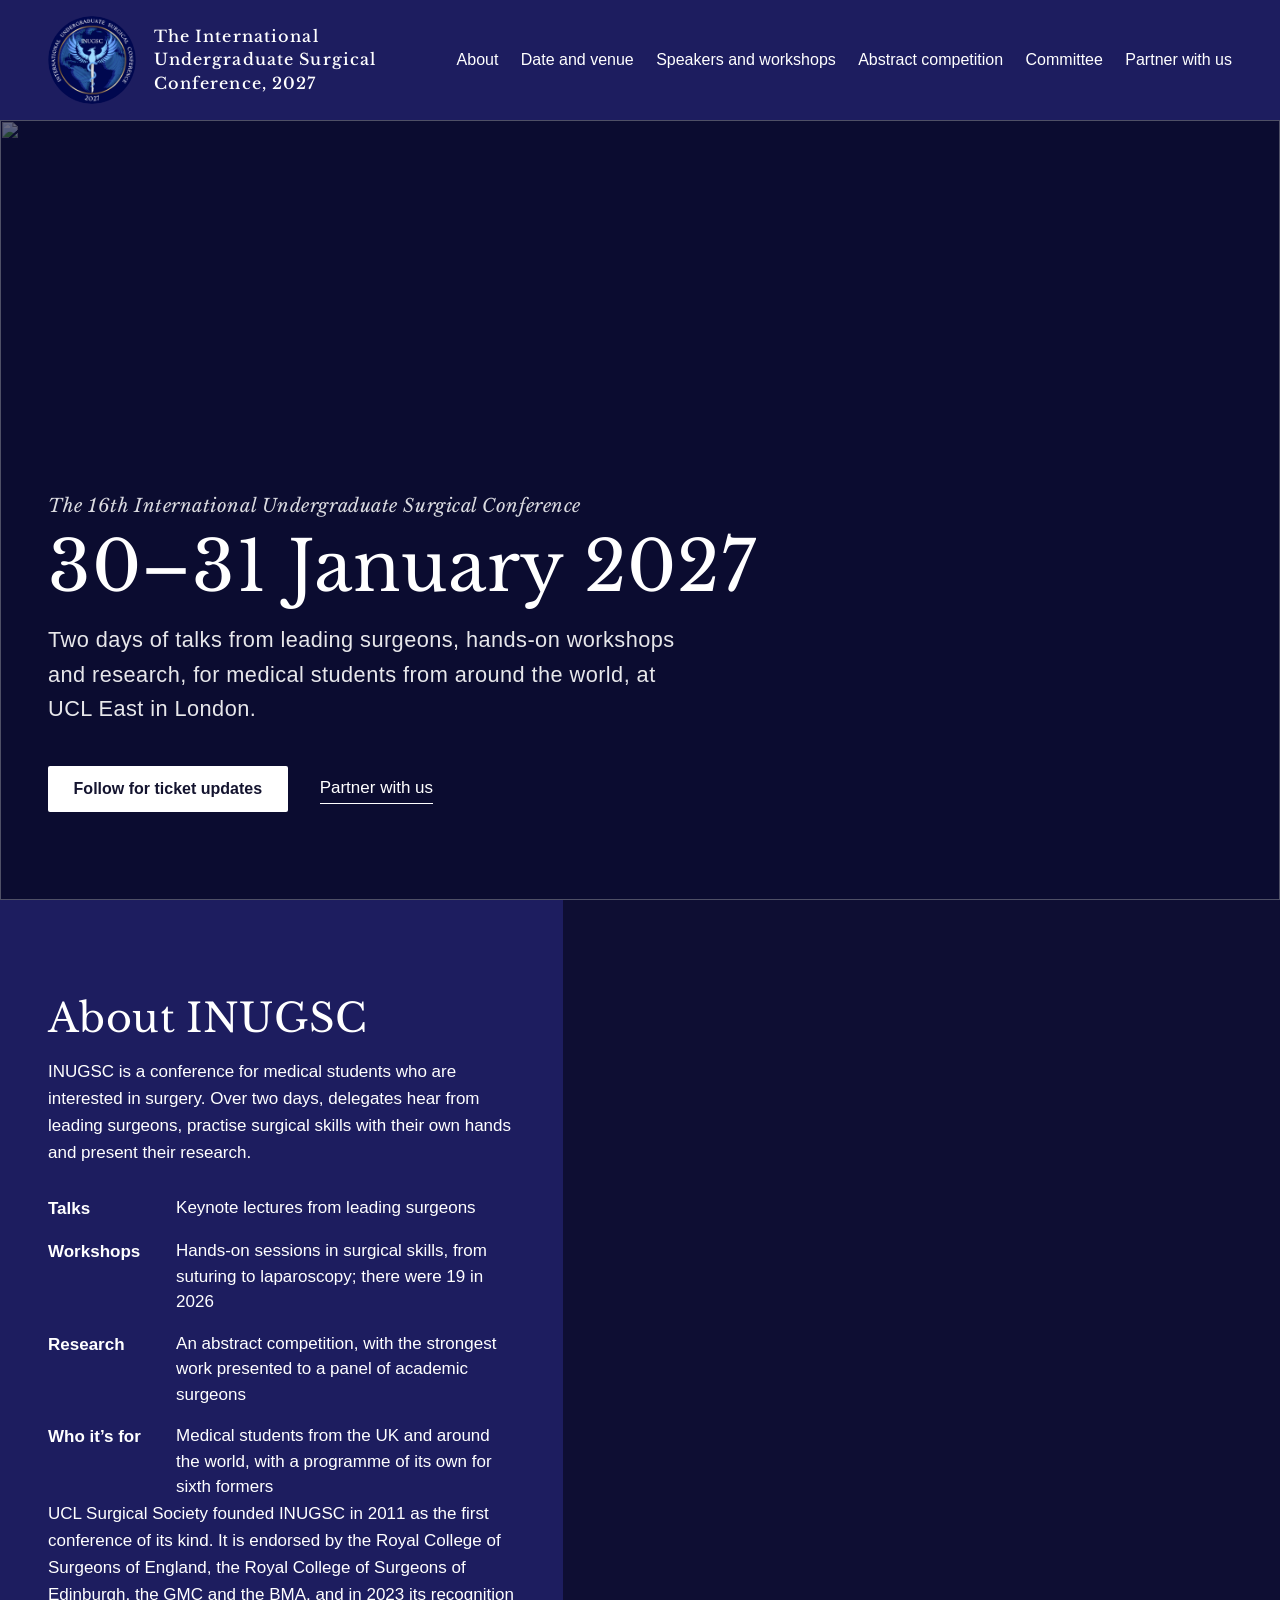
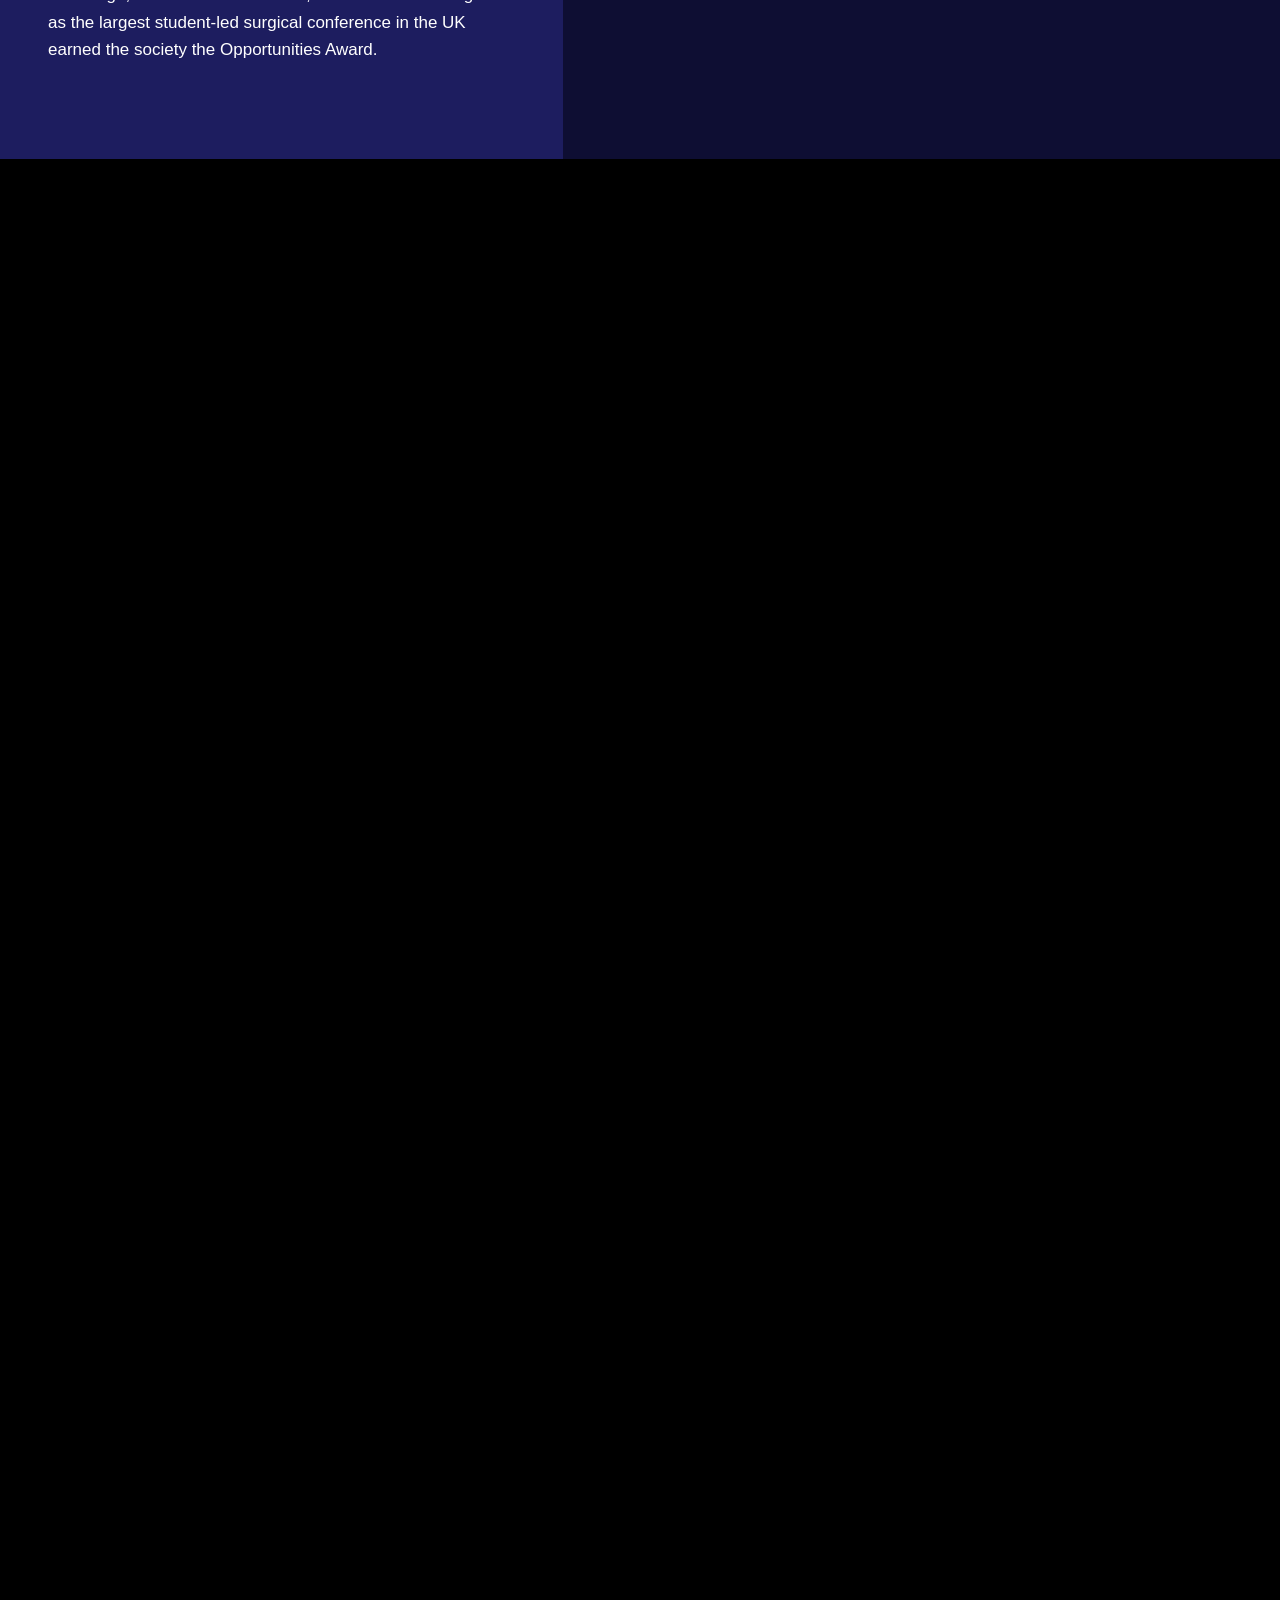
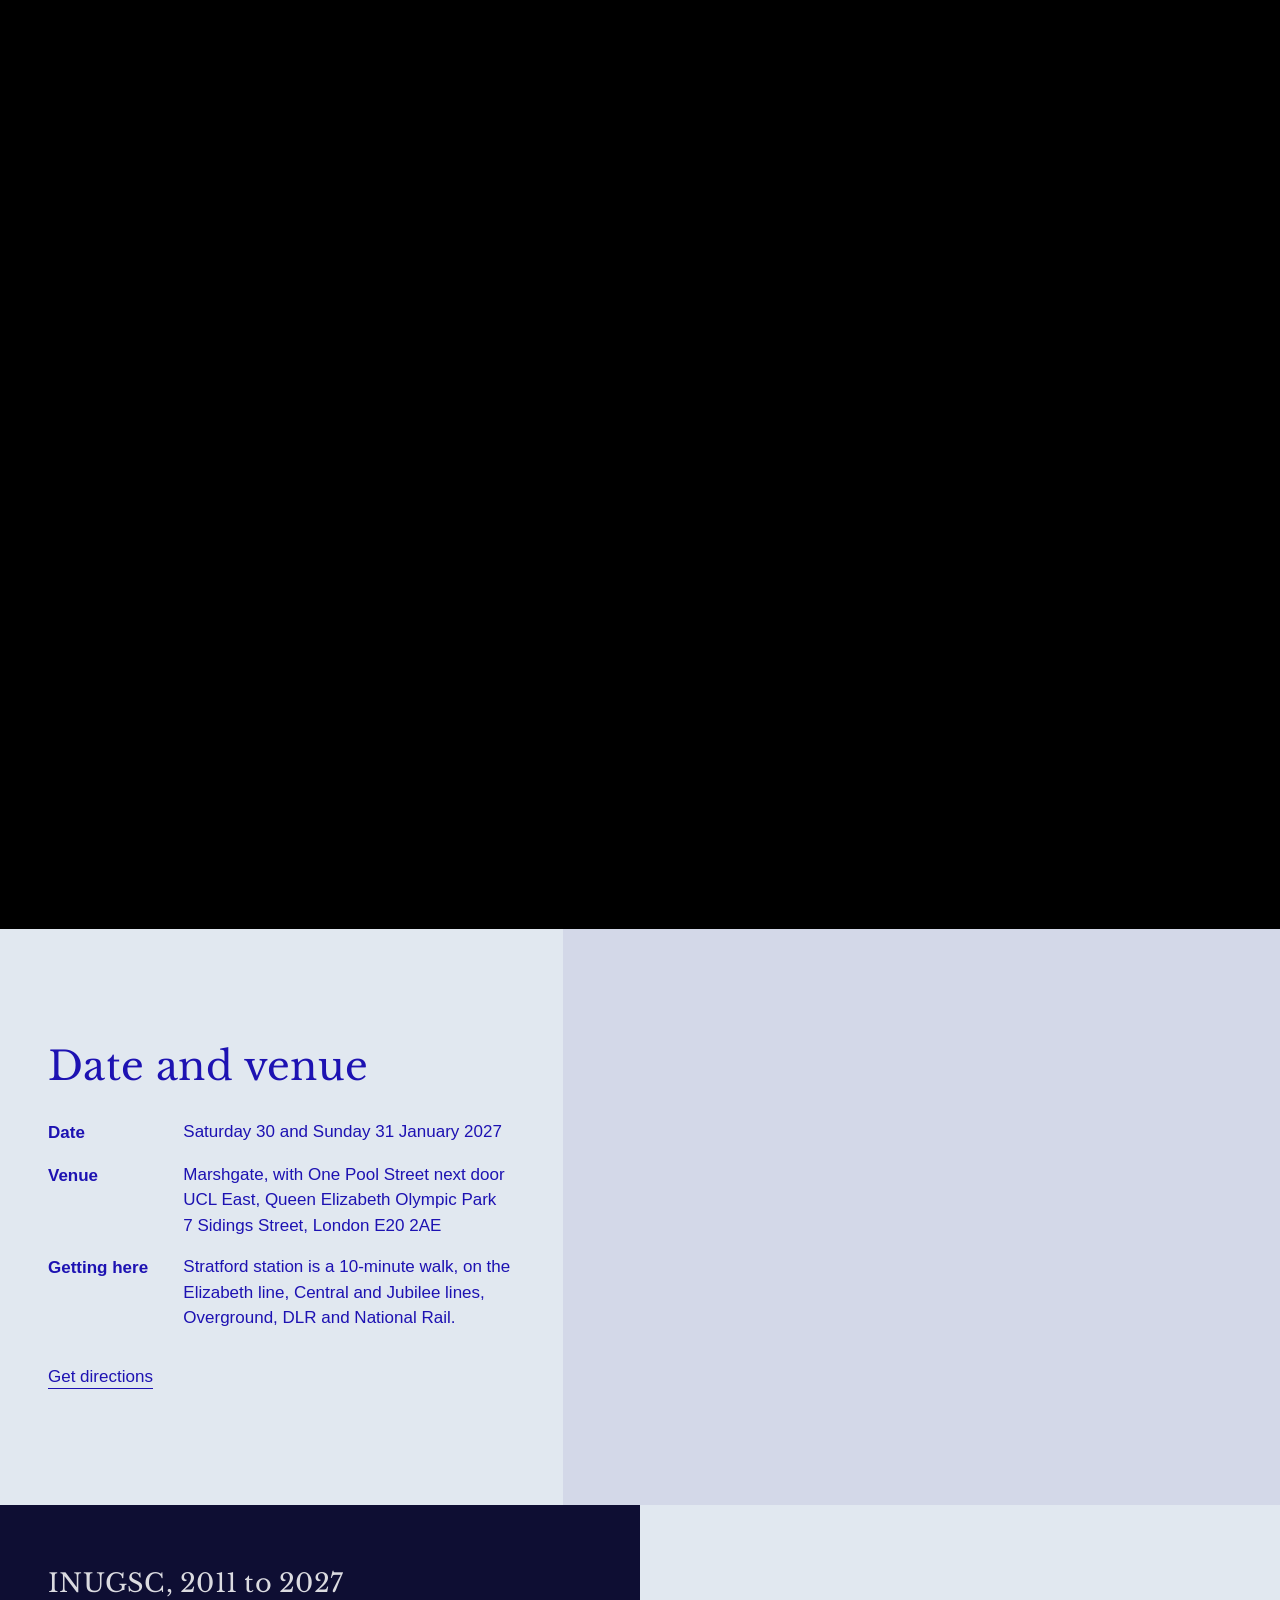
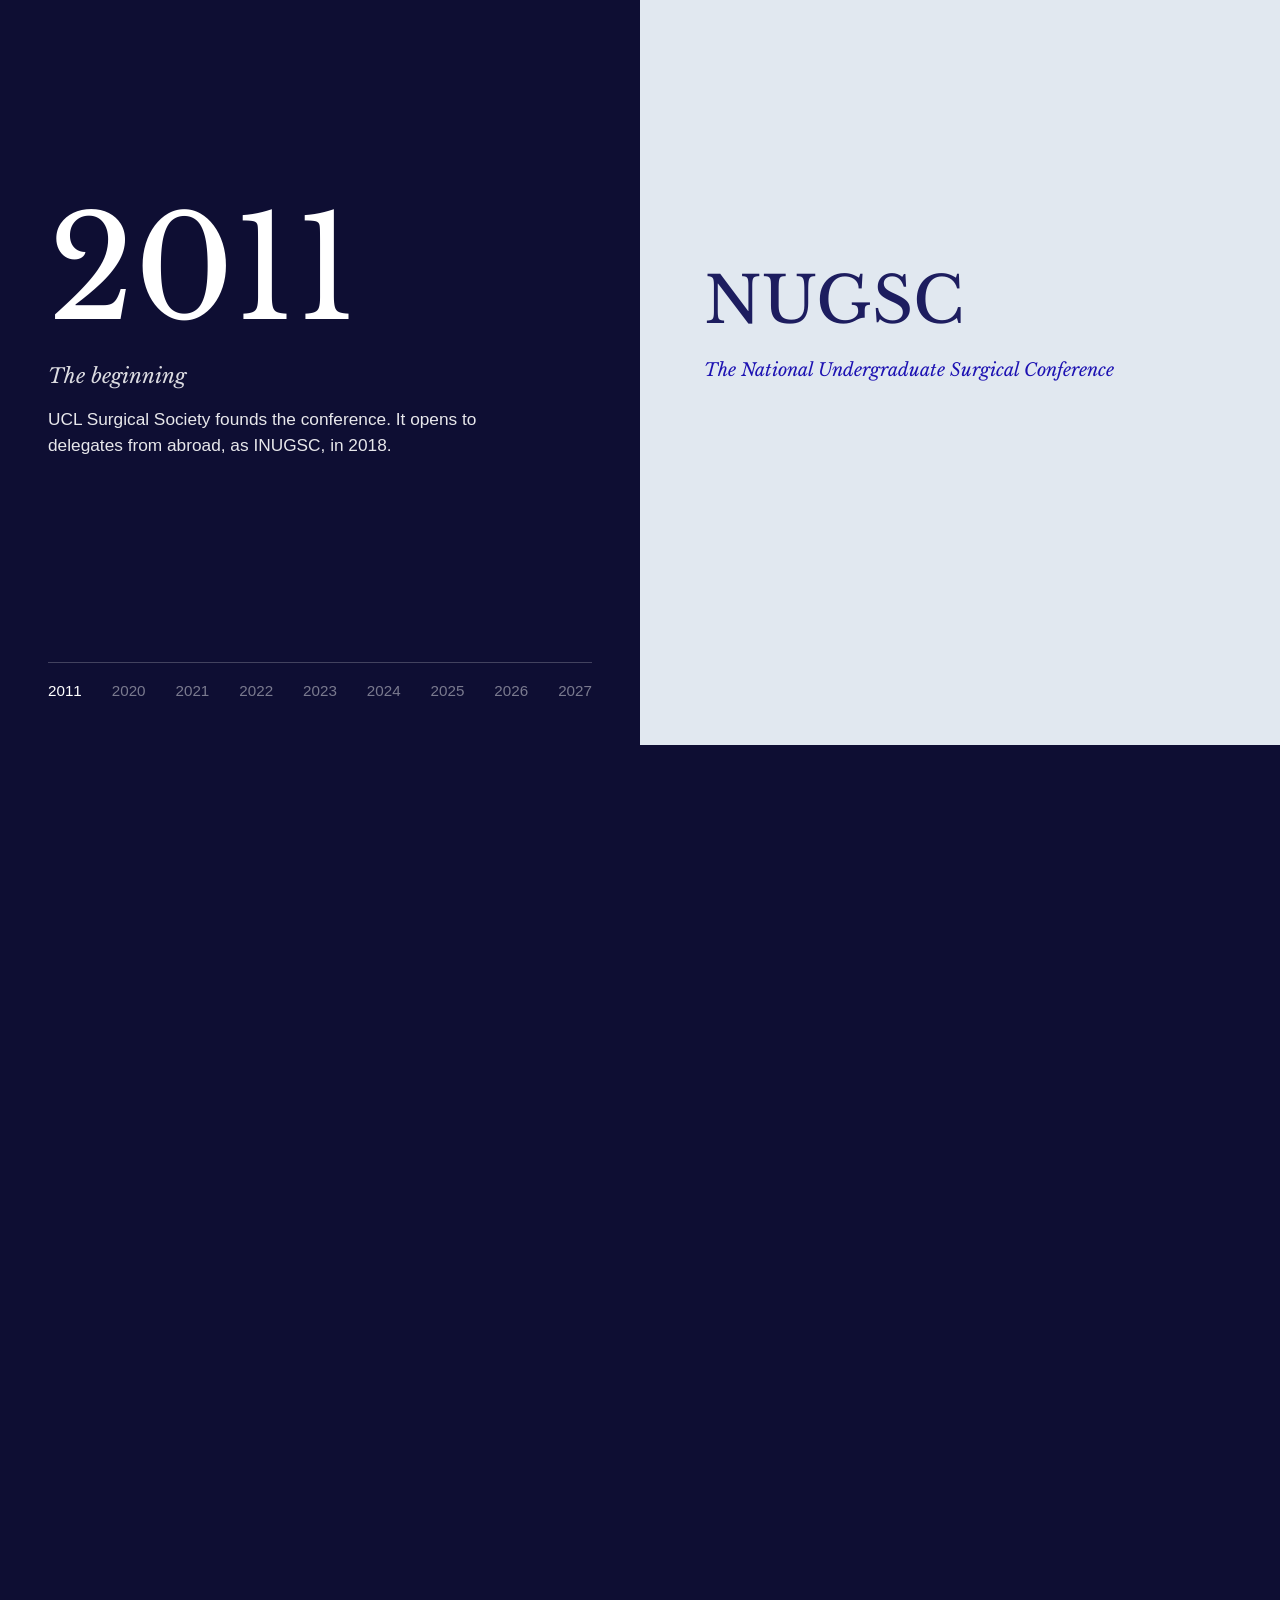
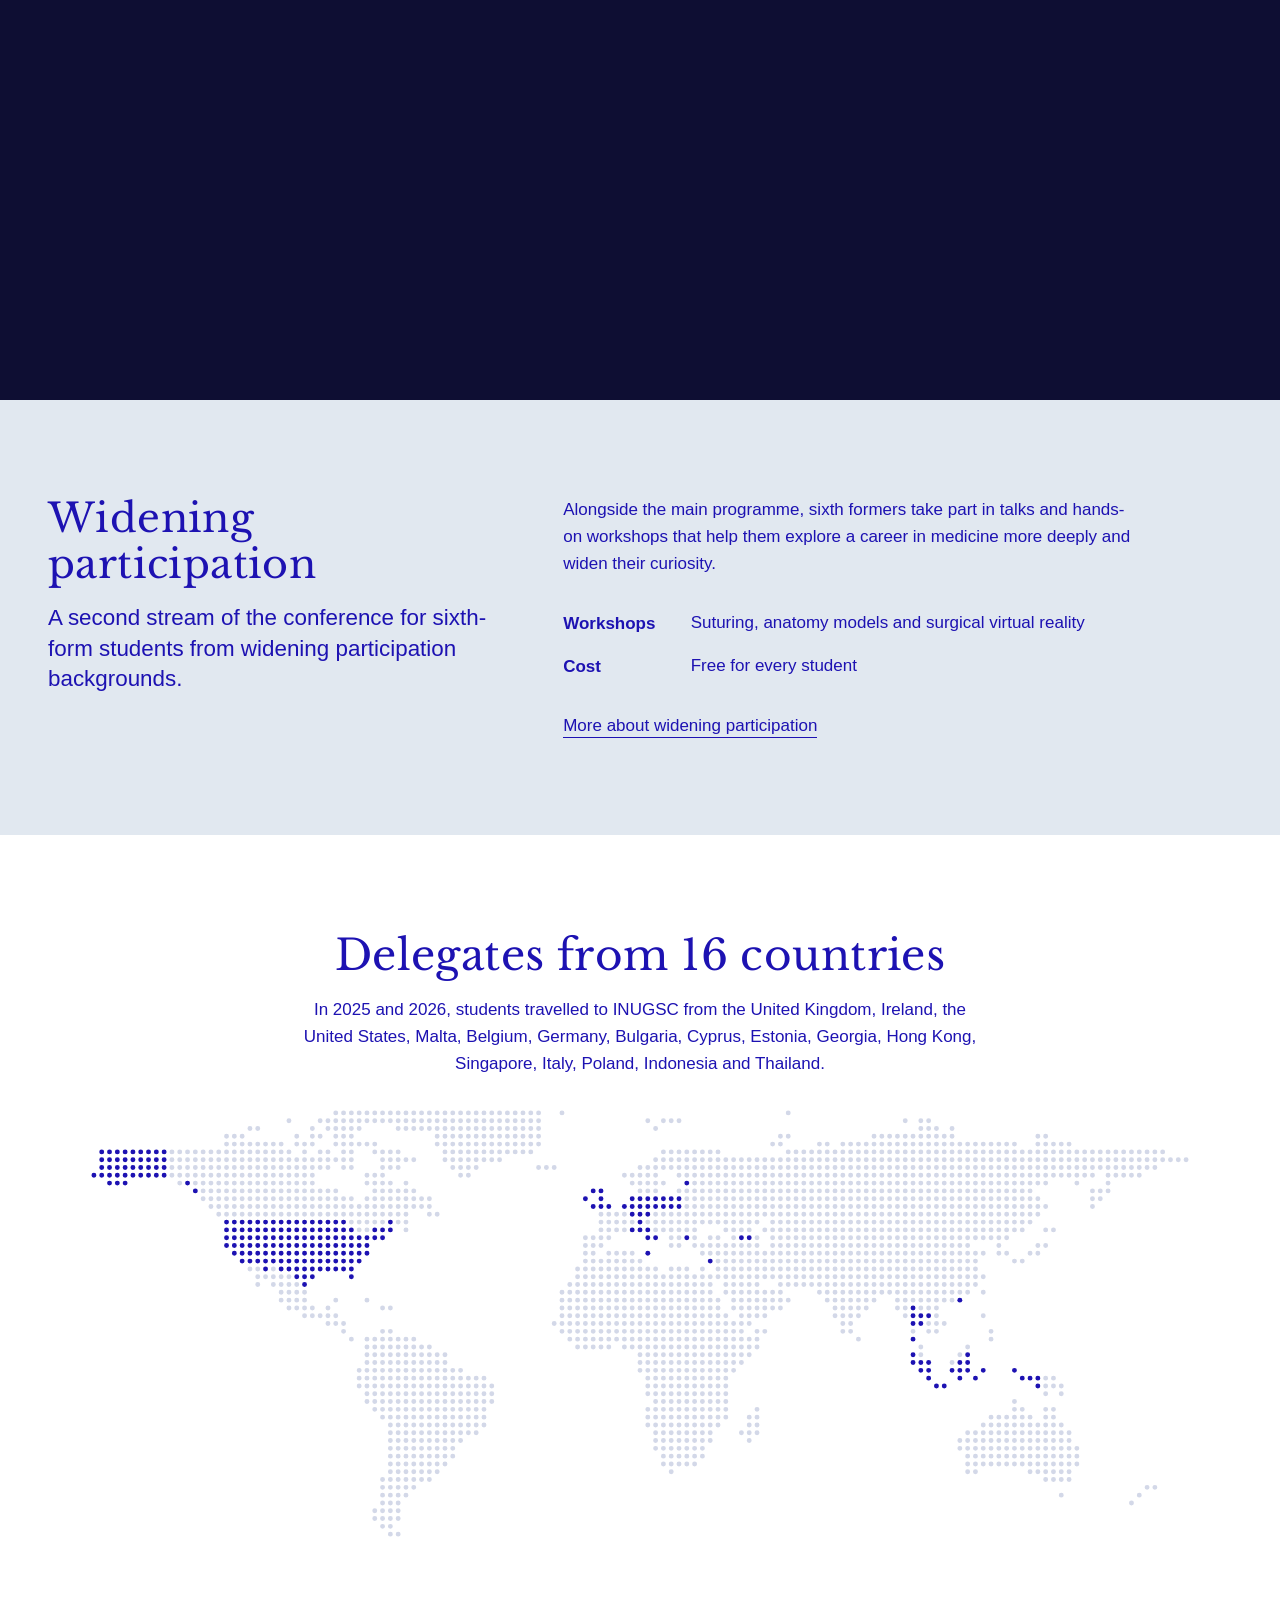
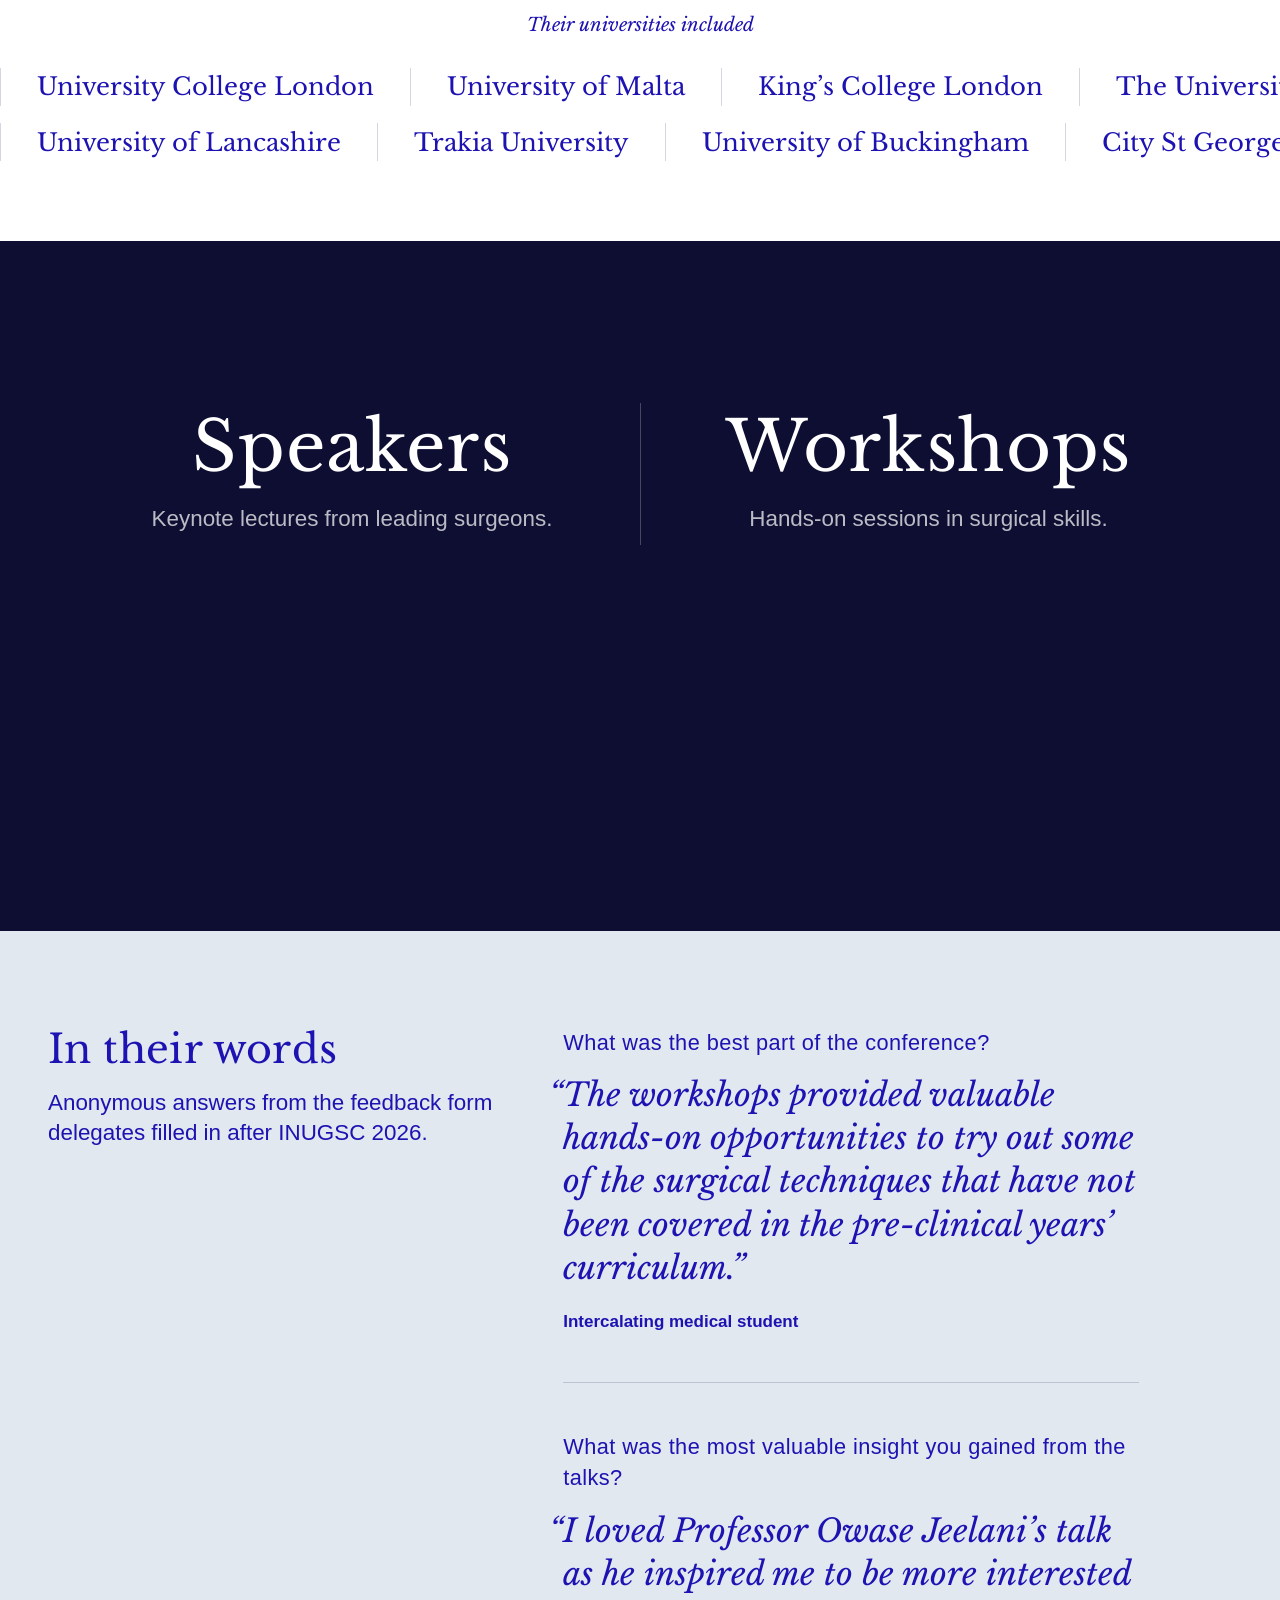
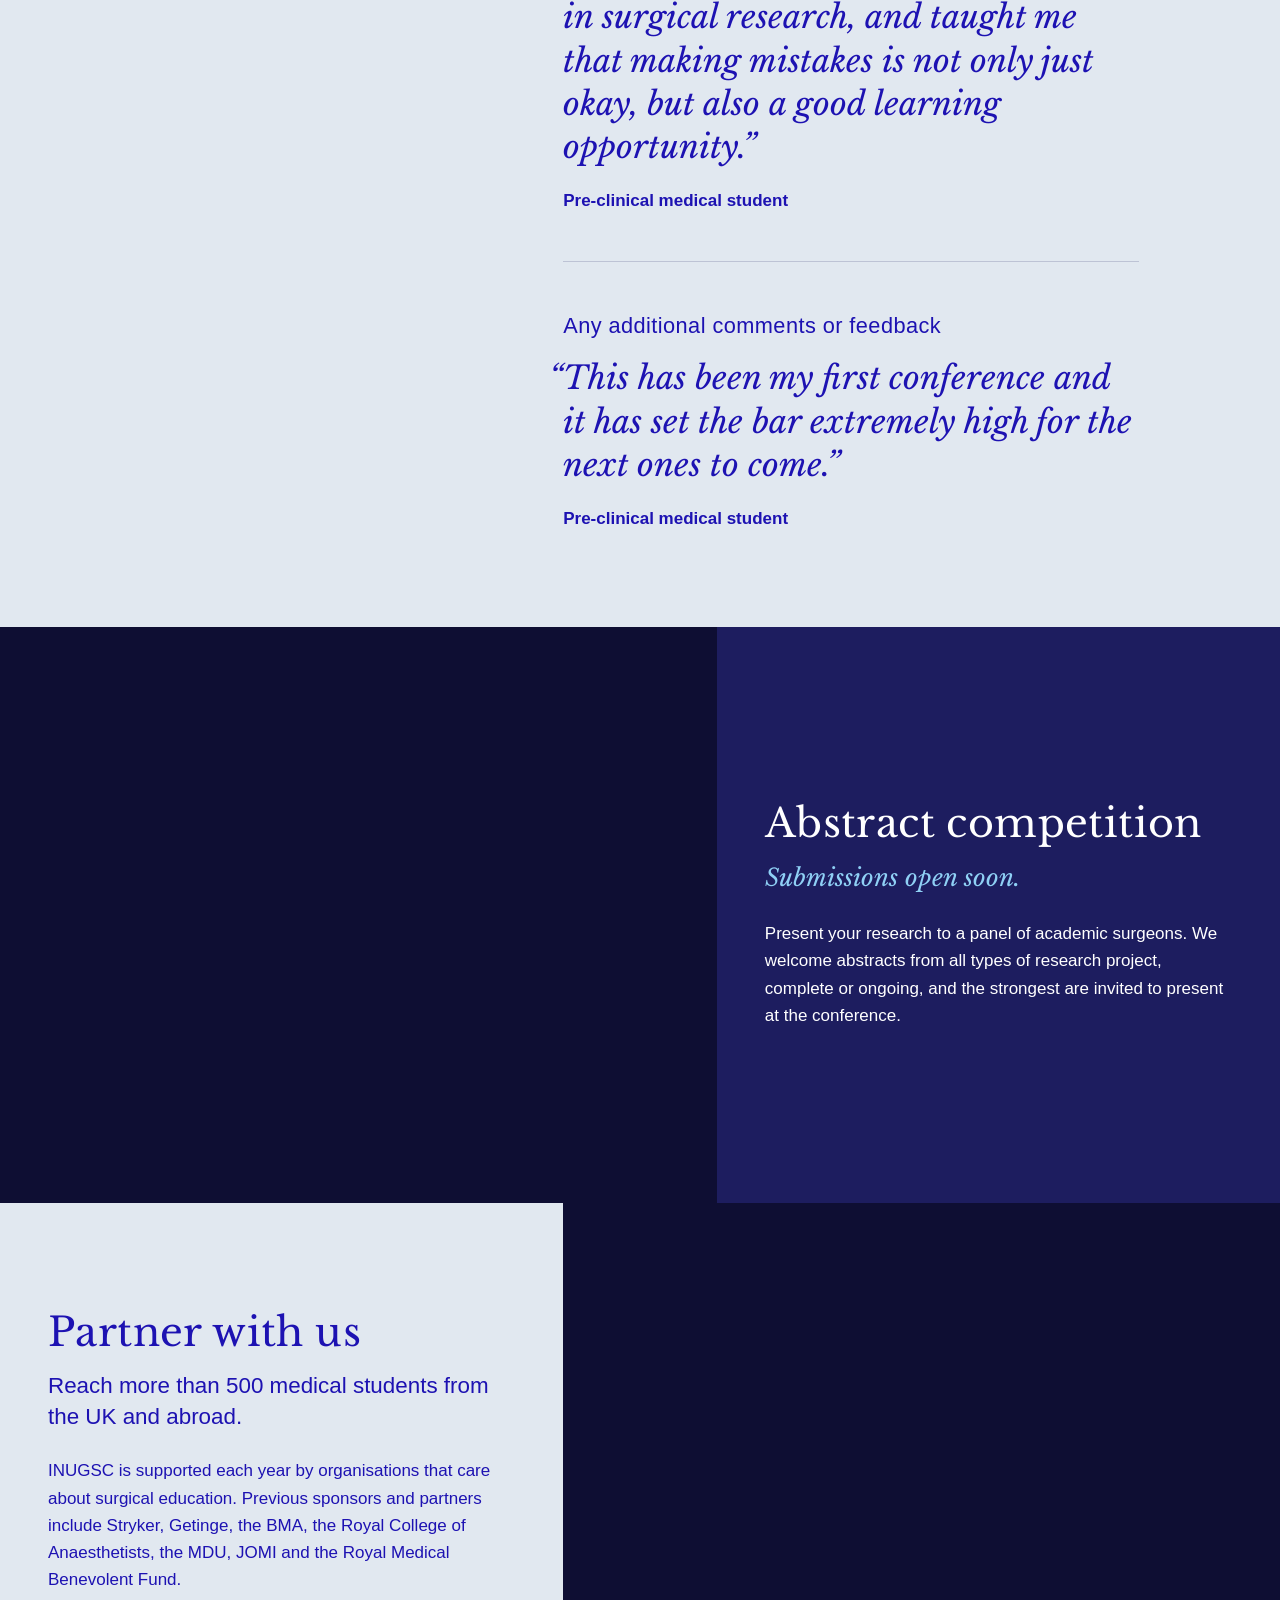
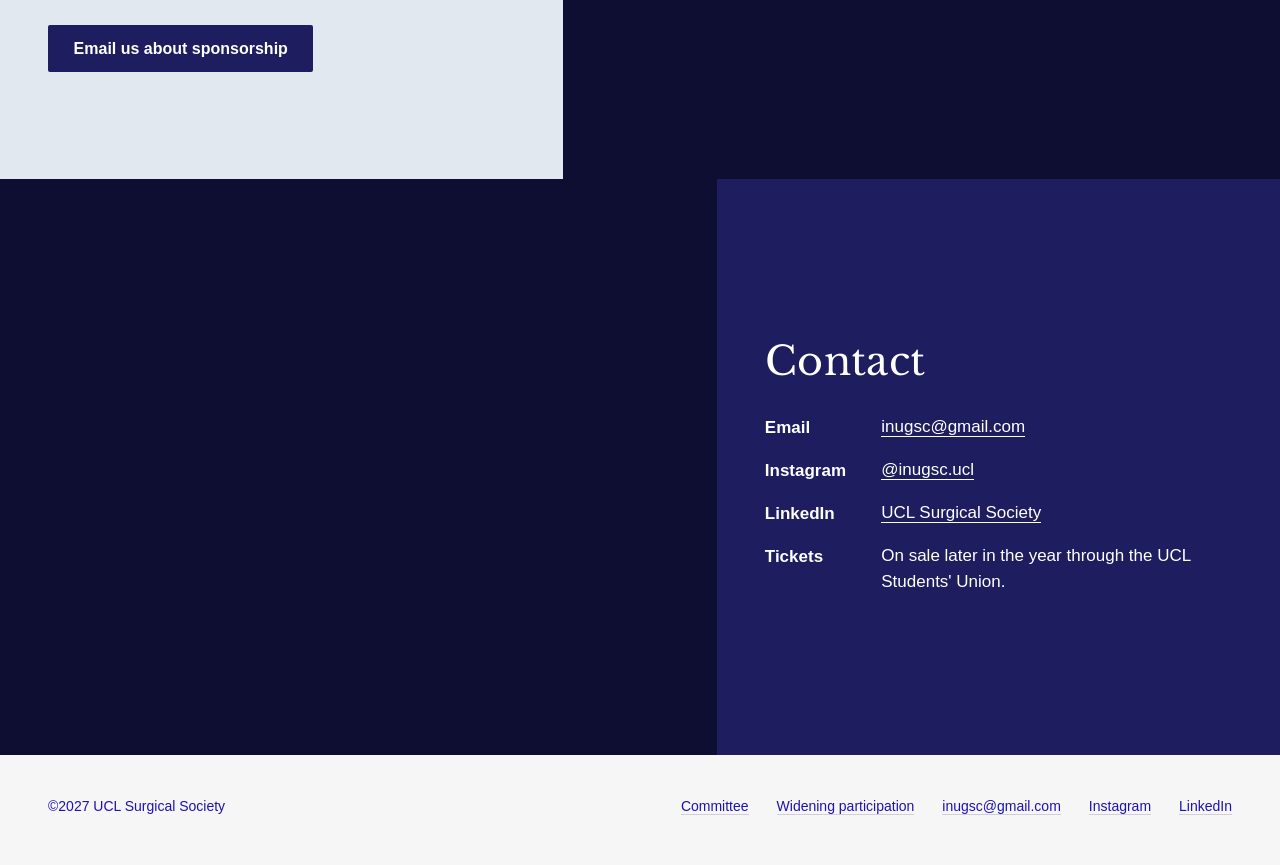
==== index.html @ 1868471b "Fly-in: About slides up off a still stage; 2026 story photo: the workshop The fly-in section now sta" ====
<!DOCTYPE html>
<html lang="en-GB">
    <head>
        <meta charset="UTF-8" />
        <meta name="viewport" content="width=device-width, initial-scale=1.0" />
        <title>INUGSC 2027 | International Undergraduate Surgical Conference</title>
        <meta name="description" content="The International Undergraduate Surgical Conference marks its 16th anniversary on 30 and 31 January 2027 at UCL East, London." />
        <meta name="theme-color" content="#1d1d5f" />
        <link rel="icon" href="/favicon.ico" />
        <meta property="og:type" content="website" />
        <meta property="og:url" content="https://inugsc.org/" />
        <meta property="og:title" content="INUGSC 2027 | International Undergraduate Surgical Conference" />
        <meta property="og:description" content="The International Undergraduate Surgical Conference marks its 16th anniversary on 30 and 31 January 2027 at UCL East, London." />
        <meta property="og:image" content="https://inugsc.org/img/og_inugsc_2027.jpg" />
        <meta name="twitter:card" content="summary_large_image" />
        <link rel="preload" href="/font/LibreBaskerville-latin-400-normal.woff2" as="font" type="font/woff2" crossorigin />
        <link rel="stylesheet" href="/site.css?v=e519daa8" />
    </head>
    <body>
        <a class="skip_link" href="#main">Skip to content</a>

        <header class="site_header">
            <a class="site_brand" href="/" aria-label="INUGSC 2027, home">
                <img class="site_seal" src="/img/INUGSC_2027_logo.png" alt="" width="400" height="400" />
                <span class="site_lockup" aria-hidden="true">The International<br />Undergraduate Surgical<br />Conference, 2027</span>
            </a>
            <button class="site_menu_button" type="button" aria-expanded="false" aria-controls="site_nav">
                <span class="visually_hidden">Menu</span>
                <span class="menu_lines" aria-hidden="true"></span>
            </button>
            <nav class="site_nav" id="site_nav" aria-label="Main">
                <ul>
                    <li><a href="#about">About</a></li>
                    <li><a href="#venue">Date and venue</a></li>
                    <li><a href="#speakers">Speakers and workshops</a></li>
                    <li><a href="#abstract_competition">Abstract competition</a></li>
                    <li><a href="/committee/">Committee</a></li>
                    <li><a href="#partner">Partner with us</a></li>
                </ul>
            </nav>
        </header>

        <main id="main">
            <!-- First view: what INUGSC is, when and where, over a lecture at the conference -->
            <section class="first_view" id="top" aria-label="INUGSC 2027">
                <div class="first_view_media">
                    <img src="/img/wp_background.jpg" alt="" width="1600" height="1066" fetchpriority="high" />
                </div>
                <div class="first_view_content">
                    <h1 class="first_view_title"><span class="first_view_eyebrow">The 16th International Undergraduate Surgical Conference</span> <span class="first_view_date">30–31 January 2027</span></h1>
                    <p class="first_view_venue">Two days of talks from leading surgeons, hands-on workshops and research, for medical students from around the world, at UCL East in London.</p>
                    <div class="first_view_actions">
                        <a class="button button_on_dark show_when_tickets_available" href="#" hidden>Buy tickets</a>
                        <a class="button button_on_dark remove_when_tickets_available" href="https://www.instagram.com/inugsc.ucl/" target="_blank" rel="noopener">Follow for ticket updates</a>
                        <a class="text_link" href="#partner">Partner with us</a>
                    </div>
                </div>
            </section>

            <section class="split band_navy" id="about" aria-labelledby="about_heading">
                <div class="split_panel">
                    <div class="split_text reveal">
                        <h2 class="panel_heading" id="about_heading">About INUGSC</h2>
                        <p>INUGSC is a conference for medical students who are interested in surgery. Over two days, delegates hear from leading surgeons, practise surgical skills with their own hands and present their research.</p>
                        <dl class="details_list">
                            <dt>Talks</dt>
                            <dd>Keynote lectures from leading surgeons</dd>
                            <dt>Workshops</dt>
                            <dd>Hands-on sessions in surgical skills, from suturing to laparoscopy; there were 19 in 2026</dd>
                            <dt>Research</dt>
                            <dd>An abstract competition, with the strongest work presented to a panel of academic surgeons</dd>
                            <dt>Who it’s for</dt>
                            <dd>Medical students from the UK and around the world, with a programme of its own for sixth formers</dd>
                        </dl>
                        <p>UCL Surgical Society founded INUGSC in 2011 as the first conference of its kind. It is endorsed by the Royal College of Surgeons of England, the Royal College of Surgeons of Edinburgh, the GMC and the BMA, and in 2023 its recognition as the largest student-led surgical conference in the UK earned the society the Opportunities Award.</p>
                    </div>
                </div>
                <div class="split_photo">
                    <img src="/img/470f54_6638184e4d7340e8a6ec4b6400122c6b~mv2.jpg" alt="A delegate using a surgical drill on a bone model during a workshop" width="931" height="920" loading="lazy" />
                </div>
            </section>

            <!-- The venue. flyin.js turns the media layer into a scroll-driven flight from space down to UCL East,
                 drawn from Google Earth Studio frames; the poster is the flight's last frame.
                 Google's attribution is part of every frame and has to stay on screen. -->
            <section class="flyin" id="where" aria-labelledby="where_heading">
                <div class="flyin_stage">
                    <div class="flyin_media">
                        <picture>
                            <source media="(max-aspect-ratio: 9/10)" srcset="/img/flyin/m_end.avif" type="image/avif" />
                            <source media="(max-aspect-ratio: 9/10)" srcset="/img/flyin/m_end.jpg" />
                            <source srcset="/img/flyin/d_end.avif" type="image/avif" />
                            <img class="flyin_poster" src="/img/flyin/d_end.jpg" alt="Marshgate and One Pool Street at UCL East, seen from above the Olympic Park" width="1920" height="1080" loading="lazy" />
                        </picture>
                        <canvas class="flyin_canvas" aria-hidden="true"></canvas>
                    </div>
                    <div class="flyin_labels" aria-hidden="true">
                        <p class="flyin_label" data-label="marshgate"><span class="flyin_label_name">Marshgate</span><span class="flyin_label_use">Main conference</span></p>
                        <p class="flyin_label flyin_label_end" data-label="pool_street"><span class="flyin_label_name">One Pool Street</span><span class="flyin_label_use">Widening participation</span></p>
                    </div>
                    <div class="flyin_content">
                        <p class="first_view_eyebrow">The venue</p>
                        <h2 class="flyin_heading" id="where_heading">UCL East, London</h2>
                        <p class="first_view_venue">Marshgate and One Pool Street, in Queen Elizabeth Olympic Park</p>
                    </div>
                </div>
            </section>

            <section class="split band_light" id="venue" aria-labelledby="venue_heading">
                <div class="split_panel">
                    <div class="split_text reveal">
                        <h2 class="panel_heading" id="venue_heading">Date and venue</h2>
                        <dl class="details_list">
                            <dt>Date</dt>
                            <dd>Saturday 30 and Sunday 31 January 2027</dd>
                            <dt>Venue</dt>
                            <dd>Marshgate, with One Pool Street next door<br />UCL East, Queen Elizabeth Olympic Park<br />7 Sidings Street, London E20 2AE</dd>
                            <dt>Getting here</dt>
                            <dd>Stratford station is a 10-minute walk, on the Elizabeth line, Central and Jubilee lines, Overground, DLR and National Rail.</dd>
                        </dl>
                        <p class="panel_link"><a class="text_link" href="https://www.google.com/maps/dir/?api=1&amp;destination=Marshgate%2C%207%20Sidings%20Street%2C%20London%20E20%202AE" target="_blank" rel="noopener">Get directions</a></p>
                    </div>
                </div>
                <div class="split_map">
                    <iframe title="Map showing Marshgate, UCL East" src="https://maps.google.com/maps?q=Marshgate%2C%207%20Sidings%20Street%2C%20London%20E20%202AE&amp;z=16&amp;output=embed" allowfullscreen="" loading="lazy" referrerpolicy="no-referrer-when-downgrade"></iframe>
                </div>
            </section>

            <!-- Sixteen years, told as you scroll. Each edition has its own panel on the right: a photograph from that year's conference where the archive has one, otherwise its theme and seal. Without story.js (or with reduced motion) this is a plain list of editions. -->
            <section class="story band_deep" id="story" aria-labelledby="story_heading">
                <div class="story_stage">
                    <div class="story_text">
                        <h2 class="story_heading" id="story_heading">INUGSC, 2011 to 2027</h2>
                        <ol class="story_steps">
                            <li class="story_step">
                                <p class="story_year">2011</p>
                                <p class="story_edition">The beginning</p>
                                <p class="story_body">UCL Surgical Society founds the conference. It opens to delegates from abroad, as INUGSC, in 2018.</p>
                            </li>
                            <li class="story_step">
                                <p class="story_year">2020</p>
                                <p class="story_edition">The 9th conference</p>
                                <p class="story_body">One day, 25 January, with a keynote from Prof Karl Schaller. Named UCL Event of the Year.</p>
                            </li>
                            <li class="story_step">
                                <p class="story_year">2021</p>
                                <p class="story_edition">The 10th anniversary</p>
                                <p class="story_body">Held online, for the first and only time.</p>
                            </li>
                            <li class="story_step">
                                <p class="story_year">2022</p>
                                <p class="story_edition">The 11th conference</p>
                                <p class="story_body">Navigating Surgical Evolution, with Prof Ava Kwong and Prof Anthony Atala. More than 500 delegates, and the first widening participation programme.</p>
                            </li>
                            <li class="story_step">
                                <p class="story_year">2023</p>
                                <p class="story_edition">The 12th conference</p>
                                <p class="story_body">UCL's Opportunities Award, as the largest student-led surgical conference in the UK.</p>
                            </li>
                            <li class="story_step">
                                <p class="story_year">2024</p>
                                <p class="story_edition">The 13th conference</p>
                                <p class="story_body">With Prof John Kelly and Mr Amer Shoaib.</p>
                            </li>
                            <li class="story_step">
                                <p class="story_year">2025</p>
                                <p class="story_edition">The 14th conference</p>
                                <p class="story_body">Surgeons of Tomorrow, with Prof Anna David, Prof Jag Dhanda and Dr Azad Najar. Delegates from ten countries.</p>
                            </li>
                            <li class="story_step">
                                <p class="story_year">2026</p>
                                <p class="story_edition">The 15th conference</p>
                                <p class="story_body">Innovate, Initiate, Interrelate. A keynote from Prof Owase Jeelani, 19 hands-on workshops, and 95% of in-person delegates would recommend it.</p>
                            </li>
                            <li class="story_step">
                                <p class="story_year">2027</p>
                                <p class="story_edition">The 16th conference</p>
                                <p class="story_body">30 and 31 January, at Marshgate and One Pool Street, UCL East.</p>
                                <ul class="story_numbers">
                                    <li><span class="story_figure">500+</span> Delegates in recent years</li>
                                    <li><span class="story_figure">16</span> Countries represented in 2025–26</li>
                                </ul>
                            </li>
                        </ol>
                        <ol class="story_rail" aria-hidden="true">
                            <li>2011</li><li>2020</li><li>2021</li><li>2022</li><li>2023</li><li>2024</li><li>2025</li><li>2026</li><li>2027</li>
                        </ol>
                    </div>
                    <div class="story_panels">
                        <figure class="story_panel story_panel_card">
                            <p class="story_card_title">NUGSC</p>
                            <p class="story_card_line">The National Undergraduate Surgical Conference</p>
                        </figure>
                        <figure class="story_panel story_panel_photo">
                            <img src="/img/story/2020_workshop.avif" alt="Delegates working at long tables in a workshop room at INUGSC 2020" width="1800" height="1186" loading="lazy" style="object-position: 50% 60%" />
                            <figcaption>Workshop, INUGSC 2020</figcaption>
                        </figure>
                        <figure class="story_panel story_panel_card">
                            <p class="story_card_title">Changing the Paradigm of Surgery</p>
                            <p class="story_card_line">The theme, held online</p>
                            <img class="story_card_seal" src="/img/CircleLogo.avif" alt="INUGSC 10th anniversary seal" width="183" height="183" loading="lazy" />
                        </figure>
                        <figure class="story_panel story_panel_photo">
                            <img src="/img/story/2022_suturing.avif" alt="Delegates in gloves practising suturing around a table at INUGSC 2022" width="1392" height="1855" loading="lazy" style="object-position: 50% 40%" />
                            <figcaption>Suturing workshop, INUGSC 2022</figcaption>
                        </figure>
                        <figure class="story_panel story_panel_card">
                            <p class="story_card_title">Surgery Against All Odds</p>
                            <p class="story_card_line">The theme</p>
                            <img class="story_card_seal" src="/img/Screenshot 2025-12-20 at 10_52_edited.avif" alt="INUGSC 2023 seal" width="183" height="183" loading="lazy" />
                        </figure>
                        <figure class="story_panel story_panel_card">
                            <p class="story_card_title">Surgery: For All, To All?</p>
                            <p class="story_card_line">The theme</p>
                            <img class="story_card_seal" src="/img/470f54_37830c7006a249308d631eb2cfe497db~mv2.avif" alt="INUGSC 2024 seal" width="183" height="183" loading="lazy" />
                        </figure>
                        <figure class="story_panel story_panel_photo">
                            <img src="/img/story/2025_laparoscopy.avif" alt="A delegate practising with laparoscopic instruments on a skills trainer at INUGSC 2025" width="1800" height="1202" loading="lazy" style="object-position: 45% 50%" />
                            <figcaption>Laparoscopic skills, INUGSC 2025</figcaption>
                        </figure>
                        <figure class="story_panel story_panel_photo">
                            <img src="/img/story/2026_workshop.avif" alt="Two delegates laughing as they practise with a drill and surgical instruments at a workshop table at INUGSC 2026" width="1392" height="1856" loading="lazy" style="object-position: 50% 58%" />
                            <figcaption>Workshop, INUGSC 2026</figcaption>
                        </figure>
                        <figure class="story_panel story_panel_mosaic">
                            <div class="story_mosaic">
                                <img class="story_mosaic_seal" src="/img/INUGSC_2027_logo.png" alt="INUGSC 2027 seal" width="400" height="400" loading="lazy" />
                                <img src="/img/people/laith-ali.jpg" alt="Laith Ali" width="800" height="800" loading="lazy" />
                                <img src="/img/people/abigail-clegg.jpg" alt="Abigail Clegg" width="800" height="800" loading="lazy" />
                                <img src="/img/people/kayu-ng.jpg" alt="Kayu Ng" width="800" height="800" loading="lazy" />
                                <img src="/img/people/sanjana-kamineni.jpg" alt="Sanjana Kamineni" width="800" height="800" loading="lazy" />
                                <img src="/img/people/ramsundar-athi.jpg" alt="Ramsundar Athi" width="800" height="800" loading="lazy" />
                                <img src="/img/people/samir-rahman.jpg" alt="Samir Rahman" width="800" height="800" loading="lazy" />
                                <img src="/img/people/shreya-srinivas.jpg" alt="Shreya Srinivas" width="800" height="800" loading="lazy" />
                                <img src="/img/people/winston-tai.jpg" alt="Winston Tai" width="800" height="800" loading="lazy" />
                                <img src="/img/people/joseph-varghese.jpg" alt="Joseph Varghese" width="800" height="800" loading="lazy" />
                                <img src="/img/people/lavdhi-jain.jpg" alt="Lavdhi Jain" width="800" height="800" loading="lazy" />
                                <img src="/img/people/charvi-varampati.jpg" alt="Charvi Varampati" width="800" height="800" loading="lazy" />
                                <img src="/img/people/jaffar-al-ajeeli.jpg" alt="Jaffar Al-Ajeeli" width="800" height="800" loading="lazy" />
                                <img src="/img/people/emilie-harper.jpg" alt="Emilie Harper" width="800" height="800" loading="lazy" />
                                <img src="/img/people/jerome-sturridge.jpg" alt="Jerome Sturridge" width="800" height="800" loading="lazy" />
                                <img src="/img/people/daniel-cheng.jpg" alt="Daniel Cheng" width="800" height="800" loading="lazy" />
                                <img src="/img/people/sayem-shezad.jpg" alt="Sayem Shezad" width="800" height="800" loading="lazy" />
                                <img src="/img/people/lara-turan.jpg" alt="Lara Turan" width="800" height="800" loading="lazy" />
                                <img src="/img/people/maaria-abedi.jpg" alt="Maaria Abedi" width="800" height="800" loading="lazy" />
                                <img src="/img/people/gayatri-vengala.jpg" alt="Gayatri Vengala" width="800" height="800" loading="lazy" />
                                <img src="/img/people/bansi-patel.jpg" alt="Bansi Patel" width="800" height="800" loading="lazy" />
                                <img src="/img/people/arya-easwaran.jpg" alt="Arya Easwaran" width="800" height="800" loading="lazy" />
                            </div>
                            <figcaption>The INUGSC 2027 committee</figcaption>
                        </figure>
                    </div>
                </div>
            </section>



            <section class="text_band band_light" id="widening_participation" aria-labelledby="wp_heading">
                <div class="text_band_head reveal">
                    <h2 class="panel_heading" id="wp_heading">Widening participation</h2>
                    <p class="panel_sub">A second stream of the conference for sixth-form students from widening participation backgrounds.</p>
                </div>
                <div class="text_band_body reveal">
                    <p>Alongside the main programme, sixth formers take part in talks and hands-on workshops that help them explore a career in medicine more deeply and widen their curiosity.</p>
                    <dl class="details_list">
                        <dt>Workshops</dt>
                        <dd>Suturing, anatomy models and surgical virtual reality</dd>
                        <dt>Cost</dt>
                        <dd>Free for every student</dd>
                    </dl>
                    <p class="panel_link"><a class="text_link" href="/wp/">More about widening participation</a></p>
                </div>
            </section>

            <section class="delegates band_white" aria-labelledby="delegates_heading">
                <div class="delegates_text reveal">
                    <h2 class="band_heading" id="delegates_heading">Delegates from 16 countries</h2>
                    <p>In 2025 and 2026, students travelled to INUGSC from the United Kingdom, Ireland, the United States, Malta, Belgium, Germany, Bulgaria, Cyprus, Estonia, Georgia, Hong Kong, Singapore, Italy, Poland, Indonesia and Thailand.</p>
                </div>
                <div class="delegates_map">
                    <svg class="dotmap" viewBox="7 -14 987 385" role="img" aria-labelledby="dotmap_title"><title id="dotmap_title">World map showing the 16 countries delegates travelled from in 2025 and 2026</title><path class="dotmap_base" d="M227.5 -10.5h0M234.5 -10.5h0M241.5 -10.5h0M248.5 -10.5h0M255.5 -10.5h0M262.5 -10.5h0M269.5 -10.5h0M276.5 -10.5h0M283.5 -10.5h0M290.5 -10.5h0M297.5 -10.5h0M304.5 -10.5h0M311.5 -10.5h0M318.5 -10.5h0M325.5 -10.5h0M332.5 -10.5h0M339.5 -10.5h0M346.5 -10.5h0M353.5 -10.5h0M360.5 -10.5h0M367.5 -10.5h0M374.5 -10.5h0M381.5 -10.5h0M388.5 -10.5h0M395.5 -10.5h0M402.5 -10.5h0M409.5 -10.5h0M430.5 -10.5h0M633.5 -10.5h0M185.5 -3.5h0M213.5 -3.5h0M220.5 -3.5h0M227.5 -3.5h0M234.5 -3.5h0M241.5 -3.5h0M248.5 -3.5h0M255.5 -3.5h0M262.5 -3.5h0M269.5 -3.5h0M276.5 -3.5h0M283.5 -3.5h0M290.5 -3.5h0M297.5 -3.5h0M304.5 -3.5h0M311.5 -3.5h0M318.5 -3.5h0M325.5 -3.5h0M332.5 -3.5h0M339.5 -3.5h0M346.5 -3.5h0M353.5 -3.5h0M360.5 -3.5h0M367.5 -3.5h0M374.5 -3.5h0M381.5 -3.5h0M388.5 -3.5h0M395.5 -3.5h0M402.5 -3.5h0M409.5 -3.5h0M507.5 -3.5h0M521.5 -3.5h0M528.5 -3.5h0M535.5 -3.5h0M738.5 -3.5h0M752.5 -3.5h0M759.5 -3.5h0M150.5 3.5h0M157.5 3.5h0M206.5 3.5h0M220.5 3.5h0M227.5 3.5h0M234.5 3.5h0M241.5 3.5h0M248.5 3.5h0M283.5 3.5h0M290.5 3.5h0M297.5 3.5h0M304.5 3.5h0M311.5 3.5h0M318.5 3.5h0M325.5 3.5h0M332.5 3.5h0M339.5 3.5h0M346.5 3.5h0M353.5 3.5h0M360.5 3.5h0M367.5 3.5h0M374.5 3.5h0M381.5 3.5h0M388.5 3.5h0M395.5 3.5h0M402.5 3.5h0M409.5 3.5h0M514.5 3.5h0M752.5 3.5h0M759.5 3.5h0M766.5 3.5h0M780.5 3.5h0M129.5 10.5h0M136.5 10.5h0M143.5 10.5h0M192.5 10.5h0M206.5 10.5h0M213.5 10.5h0M227.5 10.5h0M234.5 10.5h0M241.5 10.5h0M318.5 10.5h0M325.5 10.5h0M332.5 10.5h0M339.5 10.5h0M346.5 10.5h0M353.5 10.5h0M360.5 10.5h0M367.5 10.5h0M374.5 10.5h0M381.5 10.5h0M388.5 10.5h0M395.5 10.5h0M402.5 10.5h0M409.5 10.5h0M626.5 10.5h0M633.5 10.5h0M710.5 10.5h0M717.5 10.5h0M724.5 10.5h0M731.5 10.5h0M738.5 10.5h0M745.5 10.5h0M752.5 10.5h0M759.5 10.5h0M766.5 10.5h0M773.5 10.5h0M780.5 10.5h0M857.5 10.5h0M864.5 10.5h0M129.5 17.5h0M136.5 17.5h0M143.5 17.5h0M150.5 17.5h0M157.5 17.5h0M164.5 17.5h0M171.5 17.5h0M178.5 17.5h0M192.5 17.5h0M199.5 17.5h0M206.5 17.5h0M227.5 17.5h0M234.5 17.5h0M241.5 17.5h0M248.5 17.5h0M255.5 17.5h0M262.5 17.5h0M318.5 17.5h0M325.5 17.5h0M332.5 17.5h0M339.5 17.5h0M346.5 17.5h0M353.5 17.5h0M360.5 17.5h0M367.5 17.5h0M374.5 17.5h0M381.5 17.5h0M388.5 17.5h0M395.5 17.5h0M402.5 17.5h0M409.5 17.5h0M619.5 17.5h0M626.5 17.5h0M661.5 17.5h0M668.5 17.5h0M682.5 17.5h0M689.5 17.5h0M696.5 17.5h0M703.5 17.5h0M710.5 17.5h0M717.5 17.5h0M724.5 17.5h0M731.5 17.5h0M738.5 17.5h0M745.5 17.5h0M752.5 17.5h0M759.5 17.5h0M766.5 17.5h0M773.5 17.5h0M780.5 17.5h0M787.5 17.5h0M794.5 17.5h0M801.5 17.5h0M808.5 17.5h0M815.5 17.5h0M822.5 17.5h0M829.5 17.5h0M836.5 17.5h0M857.5 17.5h0M864.5 17.5h0M871.5 17.5h0M878.5 17.5h0M885.5 17.5h0M80.5 24.5h0M87.5 24.5h0M94.5 24.5h0M101.5 24.5h0M108.5 24.5h0M115.5 24.5h0M122.5 24.5h0M129.5 24.5h0M136.5 24.5h0M143.5 24.5h0M150.5 24.5h0M157.5 24.5h0M164.5 24.5h0M171.5 24.5h0M178.5 24.5h0M185.5 24.5h0M199.5 24.5h0M213.5 24.5h0M220.5 24.5h0M234.5 24.5h0M241.5 24.5h0M262.5 24.5h0M269.5 24.5h0M276.5 24.5h0M283.5 24.5h0M325.5 24.5h0M332.5 24.5h0M339.5 24.5h0M346.5 24.5h0M353.5 24.5h0M360.5 24.5h0M367.5 24.5h0M374.5 24.5h0M381.5 24.5h0M388.5 24.5h0M395.5 24.5h0M402.5 24.5h0M521.5 24.5h0M528.5 24.5h0M535.5 24.5h0M542.5 24.5h0M549.5 24.5h0M556.5 24.5h0M563.5 24.5h0M570.5 24.5h0M633.5 24.5h0M640.5 24.5h0M647.5 24.5h0M654.5 24.5h0M661.5 24.5h0M668.5 24.5h0M675.5 24.5h0M682.5 24.5h0M689.5 24.5h0M696.5 24.5h0M703.5 24.5h0M710.5 24.5h0M717.5 24.5h0M724.5 24.5h0M731.5 24.5h0M738.5 24.5h0M745.5 24.5h0M752.5 24.5h0M759.5 24.5h0M766.5 24.5h0M773.5 24.5h0M780.5 24.5h0M787.5 24.5h0M794.5 24.5h0M801.5 24.5h0M808.5 24.5h0M815.5 24.5h0M822.5 24.5h0M829.5 24.5h0M836.5 24.5h0M843.5 24.5h0M850.5 24.5h0M857.5 24.5h0M864.5 24.5h0M871.5 24.5h0M878.5 24.5h0M885.5 24.5h0M892.5 24.5h0M899.5 24.5h0M906.5 24.5h0M913.5 24.5h0M920.5 24.5h0M927.5 24.5h0M934.5 24.5h0M941.5 24.5h0M948.5 24.5h0M955.5 24.5h0M962.5 24.5h0M969.5 24.5h0M80.5 31.5h0M87.5 31.5h0M94.5 31.5h0M101.5 31.5h0M108.5 31.5h0M115.5 31.5h0M122.5 31.5h0M129.5 31.5h0M136.5 31.5h0M143.5 31.5h0M150.5 31.5h0M157.5 31.5h0M164.5 31.5h0M171.5 31.5h0M178.5 31.5h0M185.5 31.5h0M192.5 31.5h0M199.5 31.5h0M206.5 31.5h0M213.5 31.5h0M220.5 31.5h0M227.5 31.5h0M234.5 31.5h0M241.5 31.5h0M269.5 31.5h0M276.5 31.5h0M283.5 31.5h0M290.5 31.5h0M297.5 31.5h0M325.5 31.5h0M332.5 31.5h0M339.5 31.5h0M346.5 31.5h0M353.5 31.5h0M360.5 31.5h0M367.5 31.5h0M374.5 31.5h0M514.5 31.5h0M521.5 31.5h0M528.5 31.5h0M535.5 31.5h0M542.5 31.5h0M549.5 31.5h0M556.5 31.5h0M563.5 31.5h0M570.5 31.5h0M577.5 31.5h0M584.5 31.5h0M591.5 31.5h0M598.5 31.5h0M605.5 31.5h0M612.5 31.5h0M619.5 31.5h0M626.5 31.5h0M633.5 31.5h0M640.5 31.5h0M647.5 31.5h0M654.5 31.5h0M661.5 31.5h0M668.5 31.5h0M675.5 31.5h0M682.5 31.5h0M689.5 31.5h0M696.5 31.5h0M703.5 31.5h0M710.5 31.5h0M717.5 31.5h0M724.5 31.5h0M731.5 31.5h0M738.5 31.5h0M745.5 31.5h0M752.5 31.5h0M759.5 31.5h0M766.5 31.5h0M773.5 31.5h0M780.5 31.5h0M787.5 31.5h0M794.5 31.5h0M801.5 31.5h0M808.5 31.5h0M815.5 31.5h0M822.5 31.5h0M829.5 31.5h0M836.5 31.5h0M843.5 31.5h0M850.5 31.5h0M857.5 31.5h0M864.5 31.5h0M871.5 31.5h0M878.5 31.5h0M885.5 31.5h0M892.5 31.5h0M899.5 31.5h0M906.5 31.5h0M913.5 31.5h0M920.5 31.5h0M927.5 31.5h0M934.5 31.5h0M941.5 31.5h0M948.5 31.5h0M955.5 31.5h0M962.5 31.5h0M969.5 31.5h0M976.5 31.5h0M983.5 31.5h0M990.5 31.5h0M80.5 38.5h0M87.5 38.5h0M94.5 38.5h0M101.5 38.5h0M108.5 38.5h0M115.5 38.5h0M122.5 38.5h0M129.5 38.5h0M136.5 38.5h0M143.5 38.5h0M150.5 38.5h0M157.5 38.5h0M164.5 38.5h0M171.5 38.5h0M178.5 38.5h0M185.5 38.5h0M192.5 38.5h0M199.5 38.5h0M206.5 38.5h0M213.5 38.5h0M220.5 38.5h0M234.5 38.5h0M241.5 38.5h0M269.5 38.5h0M276.5 38.5h0M283.5 38.5h0M332.5 38.5h0M339.5 38.5h0M346.5 38.5h0M353.5 38.5h0M409.5 38.5h0M416.5 38.5h0M423.5 38.5h0M500.5 38.5h0M507.5 38.5h0M514.5 38.5h0M521.5 38.5h0M528.5 38.5h0M535.5 38.5h0M542.5 38.5h0M549.5 38.5h0M556.5 38.5h0M563.5 38.5h0M570.5 38.5h0M577.5 38.5h0M584.5 38.5h0M591.5 38.5h0M598.5 38.5h0M605.5 38.5h0M612.5 38.5h0M619.5 38.5h0M626.5 38.5h0M633.5 38.5h0M640.5 38.5h0M647.5 38.5h0M654.5 38.5h0M661.5 38.5h0M668.5 38.5h0M675.5 38.5h0M682.5 38.5h0M689.5 38.5h0M696.5 38.5h0M703.5 38.5h0M710.5 38.5h0M717.5 38.5h0M724.5 38.5h0M731.5 38.5h0M738.5 38.5h0M745.5 38.5h0M752.5 38.5h0M759.5 38.5h0M766.5 38.5h0M773.5 38.5h0M780.5 38.5h0M787.5 38.5h0M794.5 38.5h0M801.5 38.5h0M808.5 38.5h0M815.5 38.5h0M822.5 38.5h0M829.5 38.5h0M836.5 38.5h0M843.5 38.5h0M850.5 38.5h0M857.5 38.5h0M864.5 38.5h0M871.5 38.5h0M878.5 38.5h0M885.5 38.5h0M892.5 38.5h0M899.5 38.5h0M906.5 38.5h0M913.5 38.5h0M920.5 38.5h0M927.5 38.5h0M934.5 38.5h0M941.5 38.5h0M948.5 38.5h0M955.5 38.5h0M962.5 38.5h0M80.5 45.5h0M87.5 45.5h0M94.5 45.5h0M101.5 45.5h0M108.5 45.5h0M115.5 45.5h0M122.5 45.5h0M129.5 45.5h0M136.5 45.5h0M143.5 45.5h0M150.5 45.5h0M157.5 45.5h0M164.5 45.5h0M171.5 45.5h0M178.5 45.5h0M185.5 45.5h0M192.5 45.5h0M199.5 45.5h0M206.5 45.5h0M255.5 45.5h0M262.5 45.5h0M269.5 45.5h0M339.5 45.5h0M346.5 45.5h0M486.5 45.5h0M493.5 45.5h0M500.5 45.5h0M507.5 45.5h0M514.5 45.5h0M535.5 45.5h0M542.5 45.5h0M549.5 45.5h0M556.5 45.5h0M563.5 45.5h0M570.5 45.5h0M577.5 45.5h0M584.5 45.5h0M591.5 45.5h0M598.5 45.5h0M605.5 45.5h0M612.5 45.5h0M619.5 45.5h0M626.5 45.5h0M633.5 45.5h0M640.5 45.5h0M647.5 45.5h0M654.5 45.5h0M661.5 45.5h0M668.5 45.5h0M675.5 45.5h0M682.5 45.5h0M689.5 45.5h0M696.5 45.5h0M703.5 45.5h0M710.5 45.5h0M717.5 45.5h0M724.5 45.5h0M731.5 45.5h0M738.5 45.5h0M745.5 45.5h0M752.5 45.5h0M759.5 45.5h0M766.5 45.5h0M773.5 45.5h0M780.5 45.5h0M787.5 45.5h0M794.5 45.5h0M801.5 45.5h0M808.5 45.5h0M815.5 45.5h0M822.5 45.5h0M829.5 45.5h0M836.5 45.5h0M843.5 45.5h0M850.5 45.5h0M857.5 45.5h0M864.5 45.5h0M871.5 45.5h0M878.5 45.5h0M885.5 45.5h0M892.5 45.5h0M899.5 45.5h0M906.5 45.5h0M920.5 45.5h0M927.5 45.5h0M934.5 45.5h0M941.5 45.5h0M948.5 45.5h0M87.5 52.5h0M101.5 52.5h0M108.5 52.5h0M115.5 52.5h0M122.5 52.5h0M129.5 52.5h0M136.5 52.5h0M143.5 52.5h0M150.5 52.5h0M157.5 52.5h0M164.5 52.5h0M171.5 52.5h0M178.5 52.5h0M185.5 52.5h0M192.5 52.5h0M199.5 52.5h0M206.5 52.5h0M255.5 52.5h0M262.5 52.5h0M269.5 52.5h0M276.5 52.5h0M290.5 52.5h0M493.5 52.5h0M500.5 52.5h0M507.5 52.5h0M514.5 52.5h0M521.5 52.5h0M549.5 52.5h0M556.5 52.5h0M563.5 52.5h0M570.5 52.5h0M577.5 52.5h0M584.5 52.5h0M591.5 52.5h0M598.5 52.5h0M605.5 52.5h0M612.5 52.5h0M619.5 52.5h0M626.5 52.5h0M633.5 52.5h0M640.5 52.5h0M647.5 52.5h0M654.5 52.5h0M661.5 52.5h0M668.5 52.5h0M675.5 52.5h0M682.5 52.5h0M689.5 52.5h0M696.5 52.5h0M703.5 52.5h0M710.5 52.5h0M717.5 52.5h0M724.5 52.5h0M731.5 52.5h0M738.5 52.5h0M745.5 52.5h0M752.5 52.5h0M759.5 52.5h0M766.5 52.5h0M773.5 52.5h0M780.5 52.5h0M787.5 52.5h0M794.5 52.5h0M801.5 52.5h0M808.5 52.5h0M815.5 52.5h0M822.5 52.5h0M829.5 52.5h0M836.5 52.5h0M843.5 52.5h0M850.5 52.5h0M857.5 52.5h0M864.5 52.5h0M892.5 52.5h0M920.5 52.5h0M108.5 59.5h0M115.5 59.5h0M122.5 59.5h0M129.5 59.5h0M136.5 59.5h0M143.5 59.5h0M150.5 59.5h0M157.5 59.5h0M164.5 59.5h0M171.5 59.5h0M178.5 59.5h0M185.5 59.5h0M192.5 59.5h0M199.5 59.5h0M206.5 59.5h0M213.5 59.5h0M220.5 59.5h0M227.5 59.5h0M262.5 59.5h0M269.5 59.5h0M276.5 59.5h0M283.5 59.5h0M290.5 59.5h0M297.5 59.5h0M500.5 59.5h0M507.5 59.5h0M514.5 59.5h0M535.5 59.5h0M542.5 59.5h0M549.5 59.5h0M556.5 59.5h0M563.5 59.5h0M570.5 59.5h0M577.5 59.5h0M584.5 59.5h0M591.5 59.5h0M598.5 59.5h0M605.5 59.5h0M612.5 59.5h0M619.5 59.5h0M626.5 59.5h0M633.5 59.5h0M640.5 59.5h0M647.5 59.5h0M654.5 59.5h0M661.5 59.5h0M668.5 59.5h0M675.5 59.5h0M682.5 59.5h0M689.5 59.5h0M696.5 59.5h0M703.5 59.5h0M710.5 59.5h0M717.5 59.5h0M724.5 59.5h0M731.5 59.5h0M738.5 59.5h0M745.5 59.5h0M752.5 59.5h0M759.5 59.5h0M766.5 59.5h0M773.5 59.5h0M780.5 59.5h0M787.5 59.5h0M794.5 59.5h0M801.5 59.5h0M808.5 59.5h0M815.5 59.5h0M822.5 59.5h0M829.5 59.5h0M836.5 59.5h0M843.5 59.5h0M850.5 59.5h0M906.5 59.5h0M913.5 59.5h0M920.5 59.5h0M108.5 66.5h0M115.5 66.5h0M122.5 66.5h0M129.5 66.5h0M136.5 66.5h0M143.5 66.5h0M150.5 66.5h0M157.5 66.5h0M164.5 66.5h0M171.5 66.5h0M178.5 66.5h0M185.5 66.5h0M192.5 66.5h0M199.5 66.5h0M206.5 66.5h0M213.5 66.5h0M220.5 66.5h0M227.5 66.5h0M234.5 66.5h0M241.5 66.5h0M255.5 66.5h0M262.5 66.5h0M269.5 66.5h0M276.5 66.5h0M283.5 66.5h0M290.5 66.5h0M297.5 66.5h0M304.5 66.5h0M311.5 66.5h0M542.5 66.5h0M549.5 66.5h0M556.5 66.5h0M563.5 66.5h0M570.5 66.5h0M577.5 66.5h0M584.5 66.5h0M591.5 66.5h0M598.5 66.5h0M605.5 66.5h0M612.5 66.5h0M619.5 66.5h0M626.5 66.5h0M633.5 66.5h0M640.5 66.5h0M647.5 66.5h0M654.5 66.5h0M661.5 66.5h0M668.5 66.5h0M675.5 66.5h0M682.5 66.5h0M689.5 66.5h0M696.5 66.5h0M703.5 66.5h0M710.5 66.5h0M717.5 66.5h0M724.5 66.5h0M731.5 66.5h0M738.5 66.5h0M745.5 66.5h0M752.5 66.5h0M759.5 66.5h0M766.5 66.5h0M773.5 66.5h0M780.5 66.5h0M787.5 66.5h0M794.5 66.5h0M801.5 66.5h0M808.5 66.5h0M815.5 66.5h0M822.5 66.5h0M829.5 66.5h0M836.5 66.5h0M843.5 66.5h0M850.5 66.5h0M857.5 66.5h0M906.5 66.5h0M913.5 66.5h0M115.5 73.5h0M122.5 73.5h0M129.5 73.5h0M136.5 73.5h0M143.5 73.5h0M150.5 73.5h0M157.5 73.5h0M164.5 73.5h0M171.5 73.5h0M178.5 73.5h0M185.5 73.5h0M192.5 73.5h0M199.5 73.5h0M206.5 73.5h0M213.5 73.5h0M220.5 73.5h0M227.5 73.5h0M234.5 73.5h0M241.5 73.5h0M248.5 73.5h0M255.5 73.5h0M262.5 73.5h0M269.5 73.5h0M276.5 73.5h0M283.5 73.5h0M290.5 73.5h0M297.5 73.5h0M304.5 73.5h0M311.5 73.5h0M542.5 73.5h0M549.5 73.5h0M556.5 73.5h0M563.5 73.5h0M570.5 73.5h0M577.5 73.5h0M584.5 73.5h0M591.5 73.5h0M598.5 73.5h0M605.5 73.5h0M612.5 73.5h0M619.5 73.5h0M626.5 73.5h0M633.5 73.5h0M640.5 73.5h0M647.5 73.5h0M654.5 73.5h0M661.5 73.5h0M668.5 73.5h0M675.5 73.5h0M682.5 73.5h0M689.5 73.5h0M696.5 73.5h0M703.5 73.5h0M710.5 73.5h0M717.5 73.5h0M724.5 73.5h0M731.5 73.5h0M738.5 73.5h0M745.5 73.5h0M752.5 73.5h0M759.5 73.5h0M766.5 73.5h0M773.5 73.5h0M780.5 73.5h0M787.5 73.5h0M794.5 73.5h0M801.5 73.5h0M808.5 73.5h0M815.5 73.5h0M822.5 73.5h0M829.5 73.5h0M836.5 73.5h0M843.5 73.5h0M850.5 73.5h0M857.5 73.5h0M864.5 73.5h0M906.5 73.5h0M122.5 80.5h0M129.5 80.5h0M136.5 80.5h0M143.5 80.5h0M150.5 80.5h0M157.5 80.5h0M164.5 80.5h0M171.5 80.5h0M178.5 80.5h0M185.5 80.5h0M192.5 80.5h0M199.5 80.5h0M206.5 80.5h0M213.5 80.5h0M220.5 80.5h0M227.5 80.5h0M234.5 80.5h0M241.5 80.5h0M248.5 80.5h0M255.5 80.5h0M262.5 80.5h0M269.5 80.5h0M276.5 80.5h0M283.5 80.5h0M290.5 80.5h0M311.5 80.5h0M318.5 80.5h0M465.5 80.5h0M472.5 80.5h0M479.5 80.5h0M486.5 80.5h0M514.5 80.5h0M521.5 80.5h0M528.5 80.5h0M535.5 80.5h0M542.5 80.5h0M549.5 80.5h0M556.5 80.5h0M563.5 80.5h0M570.5 80.5h0M577.5 80.5h0M584.5 80.5h0M591.5 80.5h0M598.5 80.5h0M605.5 80.5h0M612.5 80.5h0M619.5 80.5h0M626.5 80.5h0M633.5 80.5h0M640.5 80.5h0M647.5 80.5h0M654.5 80.5h0M661.5 80.5h0M668.5 80.5h0M675.5 80.5h0M682.5 80.5h0M689.5 80.5h0M696.5 80.5h0M703.5 80.5h0M710.5 80.5h0M717.5 80.5h0M724.5 80.5h0M731.5 80.5h0M738.5 80.5h0M745.5 80.5h0M752.5 80.5h0M759.5 80.5h0M766.5 80.5h0M773.5 80.5h0M780.5 80.5h0M787.5 80.5h0M794.5 80.5h0M801.5 80.5h0M808.5 80.5h0M815.5 80.5h0M822.5 80.5h0M829.5 80.5h0M836.5 80.5h0M843.5 80.5h0M850.5 80.5h0M857.5 80.5h0M241.5 87.5h0M248.5 87.5h0M255.5 87.5h0M262.5 87.5h0M269.5 87.5h0M283.5 87.5h0M290.5 87.5h0M465.5 87.5h0M472.5 87.5h0M479.5 87.5h0M486.5 87.5h0M493.5 87.5h0M507.5 87.5h0M514.5 87.5h0M521.5 87.5h0M528.5 87.5h0M535.5 87.5h0M542.5 87.5h0M549.5 87.5h0M556.5 87.5h0M563.5 87.5h0M570.5 87.5h0M577.5 87.5h0M584.5 87.5h0M591.5 87.5h0M598.5 87.5h0M605.5 87.5h0M619.5 87.5h0M626.5 87.5h0M633.5 87.5h0M640.5 87.5h0M647.5 87.5h0M654.5 87.5h0M661.5 87.5h0M668.5 87.5h0M675.5 87.5h0M682.5 87.5h0M689.5 87.5h0M696.5 87.5h0M703.5 87.5h0M710.5 87.5h0M717.5 87.5h0M724.5 87.5h0M731.5 87.5h0M738.5 87.5h0M745.5 87.5h0M752.5 87.5h0M759.5 87.5h0M766.5 87.5h0M773.5 87.5h0M780.5 87.5h0M787.5 87.5h0M794.5 87.5h0M801.5 87.5h0M808.5 87.5h0M815.5 87.5h0M822.5 87.5h0M829.5 87.5h0M836.5 87.5h0M843.5 87.5h0M850.5 87.5h0M248.5 94.5h0M255.5 94.5h0M290.5 94.5h0M465.5 94.5h0M472.5 94.5h0M479.5 94.5h0M486.5 94.5h0M514.5 94.5h0M521.5 94.5h0M528.5 94.5h0M535.5 94.5h0M542.5 94.5h0M549.5 94.5h0M577.5 94.5h0M584.5 94.5h0M591.5 94.5h0M598.5 94.5h0M612.5 94.5h0M619.5 94.5h0M626.5 94.5h0M633.5 94.5h0M640.5 94.5h0M647.5 94.5h0M654.5 94.5h0M661.5 94.5h0M668.5 94.5h0M675.5 94.5h0M682.5 94.5h0M689.5 94.5h0M696.5 94.5h0M703.5 94.5h0M710.5 94.5h0M717.5 94.5h0M724.5 94.5h0M731.5 94.5h0M738.5 94.5h0M745.5 94.5h0M752.5 94.5h0M759.5 94.5h0M766.5 94.5h0M773.5 94.5h0M780.5 94.5h0M787.5 94.5h0M794.5 94.5h0M801.5 94.5h0M808.5 94.5h0M815.5 94.5h0M822.5 94.5h0M829.5 94.5h0M836.5 94.5h0M843.5 94.5h0M864.5 94.5h0M871.5 94.5h0M451.5 101.5h0M458.5 101.5h0M465.5 101.5h0M472.5 101.5h0M528.5 101.5h0M535.5 101.5h0M549.5 101.5h0M563.5 101.5h0M570.5 101.5h0M584.5 101.5h0M605.5 101.5h0M619.5 101.5h0M626.5 101.5h0M633.5 101.5h0M640.5 101.5h0M647.5 101.5h0M654.5 101.5h0M661.5 101.5h0M668.5 101.5h0M675.5 101.5h0M682.5 101.5h0M689.5 101.5h0M696.5 101.5h0M703.5 101.5h0M710.5 101.5h0M717.5 101.5h0M724.5 101.5h0M731.5 101.5h0M738.5 101.5h0M745.5 101.5h0M752.5 101.5h0M759.5 101.5h0M766.5 101.5h0M773.5 101.5h0M780.5 101.5h0M787.5 101.5h0M794.5 101.5h0M801.5 101.5h0M808.5 101.5h0M815.5 101.5h0M822.5 101.5h0M829.5 101.5h0M451.5 108.5h0M458.5 108.5h0M465.5 108.5h0M528.5 108.5h0M535.5 108.5h0M549.5 108.5h0M556.5 108.5h0M563.5 108.5h0M570.5 108.5h0M577.5 108.5h0M584.5 108.5h0M591.5 108.5h0M598.5 108.5h0M605.5 108.5h0M619.5 108.5h0M626.5 108.5h0M633.5 108.5h0M640.5 108.5h0M647.5 108.5h0M654.5 108.5h0M661.5 108.5h0M668.5 108.5h0M675.5 108.5h0M682.5 108.5h0M689.5 108.5h0M696.5 108.5h0M703.5 108.5h0M710.5 108.5h0M717.5 108.5h0M724.5 108.5h0M731.5 108.5h0M738.5 108.5h0M745.5 108.5h0M752.5 108.5h0M759.5 108.5h0M766.5 108.5h0M773.5 108.5h0M780.5 108.5h0M787.5 108.5h0M794.5 108.5h0M822.5 108.5h0M857.5 108.5h0M864.5 108.5h0M451.5 115.5h0M458.5 115.5h0M472.5 115.5h0M479.5 115.5h0M486.5 115.5h0M493.5 115.5h0M556.5 115.5h0M563.5 115.5h0M570.5 115.5h0M577.5 115.5h0M584.5 115.5h0M591.5 115.5h0M598.5 115.5h0M605.5 115.5h0M612.5 115.5h0M619.5 115.5h0M626.5 115.5h0M633.5 115.5h0M640.5 115.5h0M647.5 115.5h0M654.5 115.5h0M661.5 115.5h0M668.5 115.5h0M675.5 115.5h0M682.5 115.5h0M689.5 115.5h0M696.5 115.5h0M703.5 115.5h0M710.5 115.5h0M717.5 115.5h0M724.5 115.5h0M731.5 115.5h0M738.5 115.5h0M745.5 115.5h0M752.5 115.5h0M759.5 115.5h0M766.5 115.5h0M773.5 115.5h0M780.5 115.5h0M787.5 115.5h0M794.5 115.5h0M801.5 115.5h0M808.5 115.5h0M822.5 115.5h0M829.5 115.5h0M850.5 115.5h0M857.5 115.5h0M451.5 122.5h0M458.5 122.5h0M465.5 122.5h0M472.5 122.5h0M479.5 122.5h0M486.5 122.5h0M493.5 122.5h0M500.5 122.5h0M570.5 122.5h0M577.5 122.5h0M584.5 122.5h0M591.5 122.5h0M598.5 122.5h0M605.5 122.5h0M612.5 122.5h0M619.5 122.5h0M626.5 122.5h0M633.5 122.5h0M640.5 122.5h0M647.5 122.5h0M654.5 122.5h0M661.5 122.5h0M668.5 122.5h0M675.5 122.5h0M682.5 122.5h0M689.5 122.5h0M696.5 122.5h0M703.5 122.5h0M710.5 122.5h0M717.5 122.5h0M724.5 122.5h0M731.5 122.5h0M738.5 122.5h0M745.5 122.5h0M752.5 122.5h0M759.5 122.5h0M766.5 122.5h0M773.5 122.5h0M780.5 122.5h0M787.5 122.5h0M794.5 122.5h0M801.5 122.5h0M836.5 122.5h0M843.5 122.5h0M150.5 129.5h0M157.5 129.5h0M171.5 129.5h0M444.5 129.5h0M451.5 129.5h0M458.5 129.5h0M465.5 129.5h0M472.5 129.5h0M479.5 129.5h0M486.5 129.5h0M493.5 129.5h0M500.5 129.5h0M507.5 129.5h0M514.5 129.5h0M528.5 129.5h0M535.5 129.5h0M542.5 129.5h0M556.5 129.5h0M570.5 129.5h0M577.5 129.5h0M584.5 129.5h0M591.5 129.5h0M598.5 129.5h0M605.5 129.5h0M612.5 129.5h0M619.5 129.5h0M626.5 129.5h0M633.5 129.5h0M640.5 129.5h0M647.5 129.5h0M654.5 129.5h0M661.5 129.5h0M668.5 129.5h0M675.5 129.5h0M682.5 129.5h0M689.5 129.5h0M696.5 129.5h0M703.5 129.5h0M710.5 129.5h0M717.5 129.5h0M724.5 129.5h0M731.5 129.5h0M738.5 129.5h0M745.5 129.5h0M752.5 129.5h0M759.5 129.5h0M766.5 129.5h0M773.5 129.5h0M780.5 129.5h0M787.5 129.5h0M794.5 129.5h0M801.5 129.5h0M157.5 136.5h0M164.5 136.5h0M171.5 136.5h0M178.5 136.5h0M185.5 136.5h0M444.5 136.5h0M451.5 136.5h0M458.5 136.5h0M465.5 136.5h0M472.5 136.5h0M479.5 136.5h0M486.5 136.5h0M493.5 136.5h0M500.5 136.5h0M507.5 136.5h0M514.5 136.5h0M521.5 136.5h0M528.5 136.5h0M535.5 136.5h0M542.5 136.5h0M549.5 136.5h0M556.5 136.5h0M563.5 136.5h0M570.5 136.5h0M577.5 136.5h0M584.5 136.5h0M591.5 136.5h0M598.5 136.5h0M605.5 136.5h0M612.5 136.5h0M619.5 136.5h0M626.5 136.5h0M633.5 136.5h0M640.5 136.5h0M647.5 136.5h0M654.5 136.5h0M661.5 136.5h0M668.5 136.5h0M675.5 136.5h0M682.5 136.5h0M689.5 136.5h0M696.5 136.5h0M703.5 136.5h0M710.5 136.5h0M717.5 136.5h0M724.5 136.5h0M731.5 136.5h0M738.5 136.5h0M745.5 136.5h0M752.5 136.5h0M759.5 136.5h0M766.5 136.5h0M773.5 136.5h0M780.5 136.5h0M787.5 136.5h0M794.5 136.5h0M801.5 136.5h0M808.5 136.5h0M157.5 143.5h0M171.5 143.5h0M178.5 143.5h0M185.5 143.5h0M192.5 143.5h0M437.5 143.5h0M444.5 143.5h0M451.5 143.5h0M458.5 143.5h0M465.5 143.5h0M472.5 143.5h0M479.5 143.5h0M486.5 143.5h0M493.5 143.5h0M500.5 143.5h0M507.5 143.5h0M514.5 143.5h0M521.5 143.5h0M528.5 143.5h0M535.5 143.5h0M542.5 143.5h0M549.5 143.5h0M556.5 143.5h0M563.5 143.5h0M577.5 143.5h0M584.5 143.5h0M591.5 143.5h0M598.5 143.5h0M605.5 143.5h0M626.5 143.5h0M633.5 143.5h0M640.5 143.5h0M647.5 143.5h0M654.5 143.5h0M661.5 143.5h0M668.5 143.5h0M675.5 143.5h0M682.5 143.5h0M689.5 143.5h0M696.5 143.5h0M703.5 143.5h0M710.5 143.5h0M717.5 143.5h0M724.5 143.5h0M731.5 143.5h0M738.5 143.5h0M745.5 143.5h0M752.5 143.5h0M759.5 143.5h0M766.5 143.5h0M773.5 143.5h0M780.5 143.5h0M787.5 143.5h0M794.5 143.5h0M801.5 143.5h0M178.5 150.5h0M185.5 150.5h0M192.5 150.5h0M199.5 150.5h0M430.5 150.5h0M437.5 150.5h0M444.5 150.5h0M451.5 150.5h0M458.5 150.5h0M465.5 150.5h0M472.5 150.5h0M479.5 150.5h0M486.5 150.5h0M493.5 150.5h0M500.5 150.5h0M507.5 150.5h0M514.5 150.5h0M521.5 150.5h0M528.5 150.5h0M535.5 150.5h0M542.5 150.5h0M549.5 150.5h0M556.5 150.5h0M563.5 150.5h0M577.5 150.5h0M584.5 150.5h0M591.5 150.5h0M598.5 150.5h0M605.5 150.5h0M612.5 150.5h0M619.5 150.5h0M626.5 150.5h0M661.5 150.5h0M668.5 150.5h0M675.5 150.5h0M682.5 150.5h0M689.5 150.5h0M696.5 150.5h0M703.5 150.5h0M710.5 150.5h0M717.5 150.5h0M724.5 150.5h0M731.5 150.5h0M738.5 150.5h0M745.5 150.5h0M752.5 150.5h0M759.5 150.5h0M766.5 150.5h0M773.5 150.5h0M780.5 150.5h0M787.5 150.5h0M794.5 150.5h0M808.5 150.5h0M178.5 157.5h0M185.5 157.5h0M192.5 157.5h0M199.5 157.5h0M227.5 157.5h0M255.5 157.5h0M430.5 157.5h0M437.5 157.5h0M444.5 157.5h0M451.5 157.5h0M458.5 157.5h0M465.5 157.5h0M472.5 157.5h0M479.5 157.5h0M486.5 157.5h0M493.5 157.5h0M500.5 157.5h0M507.5 157.5h0M514.5 157.5h0M521.5 157.5h0M528.5 157.5h0M535.5 157.5h0M542.5 157.5h0M549.5 157.5h0M556.5 157.5h0M563.5 157.5h0M570.5 157.5h0M584.5 157.5h0M591.5 157.5h0M598.5 157.5h0M605.5 157.5h0M612.5 157.5h0M619.5 157.5h0M626.5 157.5h0M633.5 157.5h0M668.5 157.5h0M675.5 157.5h0M682.5 157.5h0M689.5 157.5h0M696.5 157.5h0M703.5 157.5h0M710.5 157.5h0M731.5 157.5h0M738.5 157.5h0M745.5 157.5h0M752.5 157.5h0M759.5 157.5h0M766.5 157.5h0M773.5 157.5h0M780.5 157.5h0M185.5 164.5h0M192.5 164.5h0M199.5 164.5h0M206.5 164.5h0M220.5 164.5h0M269.5 164.5h0M276.5 164.5h0M430.5 164.5h0M437.5 164.5h0M444.5 164.5h0M451.5 164.5h0M458.5 164.5h0M465.5 164.5h0M472.5 164.5h0M479.5 164.5h0M486.5 164.5h0M493.5 164.5h0M500.5 164.5h0M507.5 164.5h0M514.5 164.5h0M521.5 164.5h0M528.5 164.5h0M535.5 164.5h0M542.5 164.5h0M549.5 164.5h0M556.5 164.5h0M563.5 164.5h0M570.5 164.5h0M584.5 164.5h0M591.5 164.5h0M598.5 164.5h0M605.5 164.5h0M612.5 164.5h0M619.5 164.5h0M626.5 164.5h0M675.5 164.5h0M682.5 164.5h0M689.5 164.5h0M696.5 164.5h0M703.5 164.5h0M731.5 164.5h0M738.5 164.5h0M752.5 164.5h0M759.5 164.5h0M766.5 164.5h0M199.5 171.5h0M206.5 171.5h0M213.5 171.5h0M220.5 171.5h0M227.5 171.5h0M430.5 171.5h0M437.5 171.5h0M444.5 171.5h0M451.5 171.5h0M458.5 171.5h0M465.5 171.5h0M472.5 171.5h0M479.5 171.5h0M486.5 171.5h0M493.5 171.5h0M500.5 171.5h0M507.5 171.5h0M514.5 171.5h0M521.5 171.5h0M528.5 171.5h0M535.5 171.5h0M542.5 171.5h0M549.5 171.5h0M556.5 171.5h0M563.5 171.5h0M570.5 171.5h0M577.5 171.5h0M591.5 171.5h0M598.5 171.5h0M605.5 171.5h0M612.5 171.5h0M675.5 171.5h0M682.5 171.5h0M689.5 171.5h0M696.5 171.5h0M738.5 171.5h0M766.5 171.5h0M808.5 171.5h0M220.5 178.5h0M227.5 178.5h0M234.5 178.5h0M423.5 178.5h0M430.5 178.5h0M437.5 178.5h0M444.5 178.5h0M451.5 178.5h0M458.5 178.5h0M465.5 178.5h0M472.5 178.5h0M479.5 178.5h0M486.5 178.5h0M493.5 178.5h0M500.5 178.5h0M507.5 178.5h0M514.5 178.5h0M521.5 178.5h0M528.5 178.5h0M535.5 178.5h0M542.5 178.5h0M549.5 178.5h0M556.5 178.5h0M563.5 178.5h0M570.5 178.5h0M577.5 178.5h0M584.5 178.5h0M591.5 178.5h0M598.5 178.5h0M682.5 178.5h0M689.5 178.5h0M759.5 178.5h0M766.5 178.5h0M773.5 178.5h0M234.5 185.5h0M269.5 185.5h0M276.5 185.5h0M430.5 185.5h0M437.5 185.5h0M444.5 185.5h0M451.5 185.5h0M458.5 185.5h0M465.5 185.5h0M472.5 185.5h0M479.5 185.5h0M486.5 185.5h0M493.5 185.5h0M500.5 185.5h0M507.5 185.5h0M514.5 185.5h0M521.5 185.5h0M528.5 185.5h0M535.5 185.5h0M542.5 185.5h0M549.5 185.5h0M556.5 185.5h0M563.5 185.5h0M570.5 185.5h0M577.5 185.5h0M584.5 185.5h0M591.5 185.5h0M605.5 185.5h0M612.5 185.5h0M682.5 185.5h0M689.5 185.5h0M745.5 185.5h0M759.5 185.5h0M766.5 185.5h0M815.5 185.5h0M241.5 192.5h0M255.5 192.5h0M262.5 192.5h0M269.5 192.5h0M276.5 192.5h0M283.5 192.5h0M290.5 192.5h0M297.5 192.5h0M437.5 192.5h0M444.5 192.5h0M451.5 192.5h0M458.5 192.5h0M465.5 192.5h0M472.5 192.5h0M479.5 192.5h0M486.5 192.5h0M493.5 192.5h0M500.5 192.5h0M507.5 192.5h0M514.5 192.5h0M521.5 192.5h0M528.5 192.5h0M535.5 192.5h0M542.5 192.5h0M549.5 192.5h0M556.5 192.5h0M563.5 192.5h0M570.5 192.5h0M577.5 192.5h0M584.5 192.5h0M591.5 192.5h0M598.5 192.5h0M605.5 192.5h0M696.5 192.5h0M815.5 192.5h0M255.5 199.5h0M262.5 199.5h0M269.5 199.5h0M276.5 199.5h0M283.5 199.5h0M290.5 199.5h0M297.5 199.5h0M304.5 199.5h0M311.5 199.5h0M444.5 199.5h0M451.5 199.5h0M458.5 199.5h0M465.5 199.5h0M472.5 199.5h0M486.5 199.5h0M493.5 199.5h0M500.5 199.5h0M507.5 199.5h0M514.5 199.5h0M521.5 199.5h0M528.5 199.5h0M535.5 199.5h0M542.5 199.5h0M549.5 199.5h0M556.5 199.5h0M563.5 199.5h0M570.5 199.5h0M577.5 199.5h0M584.5 199.5h0M591.5 199.5h0M598.5 199.5h0M605.5 199.5h0M752.5 199.5h0M794.5 199.5h0M255.5 206.5h0M262.5 206.5h0M269.5 206.5h0M276.5 206.5h0M283.5 206.5h0M290.5 206.5h0M297.5 206.5h0M304.5 206.5h0M311.5 206.5h0M318.5 206.5h0M325.5 206.5h0M500.5 206.5h0M507.5 206.5h0M514.5 206.5h0M521.5 206.5h0M528.5 206.5h0M535.5 206.5h0M542.5 206.5h0M549.5 206.5h0M556.5 206.5h0M563.5 206.5h0M570.5 206.5h0M577.5 206.5h0M584.5 206.5h0M591.5 206.5h0M598.5 206.5h0M752.5 206.5h0M787.5 206.5h0M255.5 213.5h0M262.5 213.5h0M269.5 213.5h0M276.5 213.5h0M283.5 213.5h0M290.5 213.5h0M297.5 213.5h0M304.5 213.5h0M311.5 213.5h0M318.5 213.5h0M325.5 213.5h0M500.5 213.5h0M507.5 213.5h0M514.5 213.5h0M521.5 213.5h0M528.5 213.5h0M535.5 213.5h0M542.5 213.5h0M549.5 213.5h0M556.5 213.5h0M563.5 213.5h0M570.5 213.5h0M577.5 213.5h0M584.5 213.5h0M591.5 213.5h0M780.5 213.5h0M248.5 220.5h0M255.5 220.5h0M262.5 220.5h0M269.5 220.5h0M276.5 220.5h0M283.5 220.5h0M290.5 220.5h0M297.5 220.5h0M304.5 220.5h0M311.5 220.5h0M318.5 220.5h0M325.5 220.5h0M332.5 220.5h0M339.5 220.5h0M500.5 220.5h0M507.5 220.5h0M514.5 220.5h0M521.5 220.5h0M528.5 220.5h0M535.5 220.5h0M542.5 220.5h0M549.5 220.5h0M556.5 220.5h0M563.5 220.5h0M570.5 220.5h0M577.5 220.5h0M584.5 220.5h0M248.5 227.5h0M255.5 227.5h0M262.5 227.5h0M269.5 227.5h0M276.5 227.5h0M283.5 227.5h0M290.5 227.5h0M297.5 227.5h0M304.5 227.5h0M311.5 227.5h0M318.5 227.5h0M325.5 227.5h0M332.5 227.5h0M339.5 227.5h0M346.5 227.5h0M353.5 227.5h0M360.5 227.5h0M507.5 227.5h0M514.5 227.5h0M521.5 227.5h0M528.5 227.5h0M535.5 227.5h0M542.5 227.5h0M549.5 227.5h0M556.5 227.5h0M563.5 227.5h0M570.5 227.5h0M577.5 227.5h0M864.5 227.5h0M871.5 227.5h0M248.5 234.5h0M255.5 234.5h0M262.5 234.5h0M269.5 234.5h0M276.5 234.5h0M283.5 234.5h0M290.5 234.5h0M297.5 234.5h0M304.5 234.5h0M311.5 234.5h0M318.5 234.5h0M325.5 234.5h0M332.5 234.5h0M339.5 234.5h0M346.5 234.5h0M353.5 234.5h0M360.5 234.5h0M367.5 234.5h0M507.5 234.5h0M514.5 234.5h0M521.5 234.5h0M528.5 234.5h0M535.5 234.5h0M542.5 234.5h0M549.5 234.5h0M556.5 234.5h0M563.5 234.5h0M570.5 234.5h0M577.5 234.5h0M864.5 234.5h0M871.5 234.5h0M878.5 234.5h0M255.5 241.5h0M262.5 241.5h0M269.5 241.5h0M276.5 241.5h0M283.5 241.5h0M290.5 241.5h0M297.5 241.5h0M304.5 241.5h0M311.5 241.5h0M318.5 241.5h0M325.5 241.5h0M332.5 241.5h0M339.5 241.5h0M346.5 241.5h0M353.5 241.5h0M360.5 241.5h0M367.5 241.5h0M507.5 241.5h0M514.5 241.5h0M521.5 241.5h0M528.5 241.5h0M535.5 241.5h0M542.5 241.5h0M549.5 241.5h0M556.5 241.5h0M563.5 241.5h0M570.5 241.5h0M577.5 241.5h0M864.5 241.5h0M878.5 241.5h0M255.5 248.5h0M262.5 248.5h0M269.5 248.5h0M276.5 248.5h0M283.5 248.5h0M290.5 248.5h0M297.5 248.5h0M304.5 248.5h0M311.5 248.5h0M318.5 248.5h0M325.5 248.5h0M332.5 248.5h0M339.5 248.5h0M346.5 248.5h0M353.5 248.5h0M360.5 248.5h0M367.5 248.5h0M514.5 248.5h0M521.5 248.5h0M528.5 248.5h0M535.5 248.5h0M542.5 248.5h0M549.5 248.5h0M556.5 248.5h0M563.5 248.5h0M570.5 248.5h0M577.5 248.5h0M836.5 248.5h0M262.5 255.5h0M269.5 255.5h0M276.5 255.5h0M283.5 255.5h0M290.5 255.5h0M297.5 255.5h0M304.5 255.5h0M311.5 255.5h0M318.5 255.5h0M325.5 255.5h0M332.5 255.5h0M339.5 255.5h0M346.5 255.5h0M353.5 255.5h0M360.5 255.5h0M507.5 255.5h0M514.5 255.5h0M521.5 255.5h0M528.5 255.5h0M535.5 255.5h0M542.5 255.5h0M549.5 255.5h0M556.5 255.5h0M563.5 255.5h0M570.5 255.5h0M577.5 255.5h0M605.5 255.5h0M836.5 255.5h0M843.5 255.5h0M864.5 255.5h0M871.5 255.5h0M269.5 262.5h0M276.5 262.5h0M283.5 262.5h0M290.5 262.5h0M297.5 262.5h0M304.5 262.5h0M311.5 262.5h0M318.5 262.5h0M325.5 262.5h0M332.5 262.5h0M339.5 262.5h0M346.5 262.5h0M353.5 262.5h0M360.5 262.5h0M507.5 262.5h0M514.5 262.5h0M521.5 262.5h0M528.5 262.5h0M535.5 262.5h0M542.5 262.5h0M549.5 262.5h0M556.5 262.5h0M563.5 262.5h0M570.5 262.5h0M577.5 262.5h0M598.5 262.5h0M605.5 262.5h0M815.5 262.5h0M822.5 262.5h0M829.5 262.5h0M836.5 262.5h0M843.5 262.5h0M850.5 262.5h0M864.5 262.5h0M871.5 262.5h0M276.5 269.5h0M283.5 269.5h0M290.5 269.5h0M297.5 269.5h0M304.5 269.5h0M311.5 269.5h0M318.5 269.5h0M325.5 269.5h0M332.5 269.5h0M339.5 269.5h0M346.5 269.5h0M353.5 269.5h0M360.5 269.5h0M507.5 269.5h0M514.5 269.5h0M521.5 269.5h0M528.5 269.5h0M535.5 269.5h0M542.5 269.5h0M549.5 269.5h0M556.5 269.5h0M563.5 269.5h0M570.5 269.5h0M598.5 269.5h0M605.5 269.5h0M808.5 269.5h0M815.5 269.5h0M822.5 269.5h0M829.5 269.5h0M836.5 269.5h0M843.5 269.5h0M850.5 269.5h0M857.5 269.5h0M864.5 269.5h0M871.5 269.5h0M878.5 269.5h0M276.5 276.5h0M283.5 276.5h0M290.5 276.5h0M297.5 276.5h0M304.5 276.5h0M311.5 276.5h0M318.5 276.5h0M325.5 276.5h0M332.5 276.5h0M339.5 276.5h0M346.5 276.5h0M353.5 276.5h0M514.5 276.5h0M521.5 276.5h0M528.5 276.5h0M535.5 276.5h0M542.5 276.5h0M549.5 276.5h0M556.5 276.5h0M563.5 276.5h0M591.5 276.5h0M598.5 276.5h0M605.5 276.5h0M794.5 276.5h0M801.5 276.5h0M808.5 276.5h0M815.5 276.5h0M822.5 276.5h0M829.5 276.5h0M836.5 276.5h0M843.5 276.5h0M850.5 276.5h0M857.5 276.5h0M864.5 276.5h0M871.5 276.5h0M878.5 276.5h0M885.5 276.5h0M276.5 283.5h0M283.5 283.5h0M290.5 283.5h0M297.5 283.5h0M304.5 283.5h0M311.5 283.5h0M318.5 283.5h0M325.5 283.5h0M332.5 283.5h0M339.5 283.5h0M514.5 283.5h0M521.5 283.5h0M528.5 283.5h0M535.5 283.5h0M542.5 283.5h0M549.5 283.5h0M556.5 283.5h0M563.5 283.5h0M598.5 283.5h0M787.5 283.5h0M794.5 283.5h0M801.5 283.5h0M808.5 283.5h0M815.5 283.5h0M822.5 283.5h0M829.5 283.5h0M836.5 283.5h0M843.5 283.5h0M850.5 283.5h0M857.5 283.5h0M864.5 283.5h0M871.5 283.5h0M878.5 283.5h0M885.5 283.5h0M276.5 290.5h0M283.5 290.5h0M290.5 290.5h0M297.5 290.5h0M304.5 290.5h0M311.5 290.5h0M318.5 290.5h0M325.5 290.5h0M332.5 290.5h0M514.5 290.5h0M521.5 290.5h0M528.5 290.5h0M535.5 290.5h0M542.5 290.5h0M549.5 290.5h0M556.5 290.5h0M787.5 290.5h0M794.5 290.5h0M801.5 290.5h0M808.5 290.5h0M815.5 290.5h0M822.5 290.5h0M829.5 290.5h0M836.5 290.5h0M843.5 290.5h0M850.5 290.5h0M857.5 290.5h0M864.5 290.5h0M871.5 290.5h0M878.5 290.5h0M885.5 290.5h0M892.5 290.5h0M276.5 297.5h0M283.5 297.5h0M290.5 297.5h0M297.5 297.5h0M304.5 297.5h0M311.5 297.5h0M318.5 297.5h0M325.5 297.5h0M332.5 297.5h0M521.5 297.5h0M528.5 297.5h0M535.5 297.5h0M542.5 297.5h0M549.5 297.5h0M556.5 297.5h0M794.5 297.5h0M801.5 297.5h0M808.5 297.5h0M815.5 297.5h0M822.5 297.5h0M829.5 297.5h0M836.5 297.5h0M843.5 297.5h0M850.5 297.5h0M857.5 297.5h0M864.5 297.5h0M871.5 297.5h0M878.5 297.5h0M885.5 297.5h0M892.5 297.5h0M276.5 304.5h0M283.5 304.5h0M290.5 304.5h0M297.5 304.5h0M304.5 304.5h0M311.5 304.5h0M318.5 304.5h0M325.5 304.5h0M521.5 304.5h0M528.5 304.5h0M535.5 304.5h0M542.5 304.5h0M549.5 304.5h0M794.5 304.5h0M801.5 304.5h0M808.5 304.5h0M815.5 304.5h0M822.5 304.5h0M829.5 304.5h0M836.5 304.5h0M843.5 304.5h0M850.5 304.5h0M857.5 304.5h0M864.5 304.5h0M871.5 304.5h0M878.5 304.5h0M885.5 304.5h0M892.5 304.5h0M276.5 311.5h0M283.5 311.5h0M290.5 311.5h0M297.5 311.5h0M304.5 311.5h0M311.5 311.5h0M318.5 311.5h0M528.5 311.5h0M794.5 311.5h0M801.5 311.5h0M850.5 311.5h0M857.5 311.5h0M864.5 311.5h0M871.5 311.5h0M878.5 311.5h0M885.5 311.5h0M269.5 318.5h0M276.5 318.5h0M283.5 318.5h0M290.5 318.5h0M297.5 318.5h0M304.5 318.5h0M311.5 318.5h0M864.5 318.5h0M871.5 318.5h0M878.5 318.5h0M885.5 318.5h0M269.5 325.5h0M276.5 325.5h0M283.5 325.5h0M290.5 325.5h0M297.5 325.5h0M955.5 325.5h0M962.5 325.5h0M269.5 332.5h0M276.5 332.5h0M283.5 332.5h0M290.5 332.5h0M878.5 332.5h0M948.5 332.5h0M269.5 339.5h0M276.5 339.5h0M283.5 339.5h0M941.5 339.5h0M262.5 346.5h0M269.5 346.5h0M276.5 346.5h0M283.5 346.5h0M262.5 353.5h0M269.5 353.5h0M276.5 353.5h0M283.5 353.5h0M269.5 360.5h0M276.5 360.5h0M276.5 367.5h0M283.5 367.5h0" /><g class="dotmap_country" style="animation-range: entry 8% entry 23%" data-name="United Kingdom" data-x="464.3" data-y="55.5"><path class="dotmap_hl" d="M458.5 59.5h0M465.5 59.5h0M465.5 66.5h0M458.5 73.5h0M465.5 73.5h0M472.5 73.5h0" /></g><g class="dotmap_country" style="animation-range: entry 12.8% entry 27.8%" data-name="Belgium" data-x="486.5" data-y="69.5"><path class="dotmap_hl" d="M486.5 73.5h0" /></g><g class="dotmap_country" style="animation-range: entry 17.6% entry 32.6%" data-name="Ireland" data-x="451.5" data-y="62.5"><path class="dotmap_hl" d="M451.5 66.5h0" /></g><g class="dotmap_country" style="animation-range: entry 22.4% entry 37.4%" data-name="Germany" data-x="500.5" data-y="62.5"><path class="dotmap_hl" d="M493.5 66.5h0M500.5 66.5h0M507.5 66.5h0M493.5 73.5h0M500.5 73.5h0M507.5 73.5h0M493.5 80.5h0M500.5 80.5h0M507.5 80.5h0" /></g><g class="dotmap_country" style="animation-range: entry 27.2% entry 42.2%" data-name="Italy" data-x="504.0" data-y="83.5"><path class="dotmap_hl" d="M500.5 87.5h0M493.5 94.5h0M500.5 94.5h0M507.5 94.5h0M507.5 101.5h0M514.5 101.5h0" /></g><g class="dotmap_country" style="animation-range: entry 32% entry 47%" data-name="Poland" data-x="525.0" data-y="62.5"><path class="dotmap_hl" d="M514.5 66.5h0M521.5 66.5h0M528.5 66.5h0M535.5 66.5h0M514.5 73.5h0M521.5 73.5h0M528.5 73.5h0M535.5 73.5h0" /></g><g class="dotmap_country" style="animation-range: entry 36.8% entry 51.8%" data-name="Estonia" data-x="542.5" data-y="48.5"><path class="dotmap_hl" d="M542.5 52.5h0" /></g><g class="dotmap_country" style="animation-range: entry 41.6% entry 56.6%" data-name="Malta" data-x="507.5" data-y="111.5"><path class="dotmap_hl" d="M507.5 115.5h0" /></g><g class="dotmap_country" style="animation-range: entry 46.4% entry 61.4%" data-name="Bulgaria" data-x="542.5" data-y="97.5"><path class="dotmap_hl" d="M542.5 101.5h0" /></g><g class="dotmap_country" style="animation-range: entry 51.2% entry 66.2%" data-name="Cyprus" data-x="563.5" data-y="118.5"><path class="dotmap_hl" d="M563.5 122.5h0" /></g><g class="dotmap_country" style="animation-range: entry 56% entry 71%" data-name="Georgia" data-x="595.0" data-y="97.5"><path class="dotmap_hl" d="M591.5 101.5h0M598.5 101.5h0" /></g><g class="dotmap_country" style="animation-range: entry 60.8% entry 75.8%" data-name="United States" data-x="196.6" data-y="83.5"><path class="dotmap_hl" d="M17.5 24.5h0M24.5 24.5h0M31.5 24.5h0M38.5 24.5h0M45.5 24.5h0M52.5 24.5h0M59.5 24.5h0M66.5 24.5h0M73.5 24.5h0M17.5 31.5h0M24.5 31.5h0M31.5 31.5h0M38.5 31.5h0M45.5 31.5h0M52.5 31.5h0M59.5 31.5h0M66.5 31.5h0M73.5 31.5h0M17.5 38.5h0M24.5 38.5h0M31.5 38.5h0M38.5 38.5h0M45.5 38.5h0M52.5 38.5h0M59.5 38.5h0M66.5 38.5h0M73.5 38.5h0M10.5 45.5h0M17.5 45.5h0M24.5 45.5h0M31.5 45.5h0M38.5 45.5h0M45.5 45.5h0M52.5 45.5h0M59.5 45.5h0M66.5 45.5h0M73.5 45.5h0M24.5 52.5h0M31.5 52.5h0M38.5 52.5h0M94.5 52.5h0M101.5 59.5h0M129.5 87.5h0M136.5 87.5h0M143.5 87.5h0M150.5 87.5h0M157.5 87.5h0M164.5 87.5h0M171.5 87.5h0M178.5 87.5h0M185.5 87.5h0M192.5 87.5h0M199.5 87.5h0M206.5 87.5h0M213.5 87.5h0M220.5 87.5h0M227.5 87.5h0M234.5 87.5h0M276.5 87.5h0M129.5 94.5h0M136.5 94.5h0M143.5 94.5h0M150.5 94.5h0M157.5 94.5h0M164.5 94.5h0M171.5 94.5h0M178.5 94.5h0M185.5 94.5h0M192.5 94.5h0M199.5 94.5h0M206.5 94.5h0M213.5 94.5h0M220.5 94.5h0M227.5 94.5h0M234.5 94.5h0M241.5 94.5h0M262.5 94.5h0M269.5 94.5h0M276.5 94.5h0M129.5 101.5h0M136.5 101.5h0M143.5 101.5h0M150.5 101.5h0M157.5 101.5h0M164.5 101.5h0M171.5 101.5h0M178.5 101.5h0M185.5 101.5h0M192.5 101.5h0M199.5 101.5h0M206.5 101.5h0M213.5 101.5h0M220.5 101.5h0M227.5 101.5h0M234.5 101.5h0M241.5 101.5h0M248.5 101.5h0M255.5 101.5h0M262.5 101.5h0M269.5 101.5h0M129.5 108.5h0M136.5 108.5h0M143.5 108.5h0M150.5 108.5h0M157.5 108.5h0M164.5 108.5h0M171.5 108.5h0M178.5 108.5h0M185.5 108.5h0M192.5 108.5h0M199.5 108.5h0M206.5 108.5h0M213.5 108.5h0M220.5 108.5h0M227.5 108.5h0M234.5 108.5h0M241.5 108.5h0M248.5 108.5h0M255.5 108.5h0M136.5 115.5h0M143.5 115.5h0M150.5 115.5h0M157.5 115.5h0M164.5 115.5h0M171.5 115.5h0M178.5 115.5h0M185.5 115.5h0M192.5 115.5h0M199.5 115.5h0M206.5 115.5h0M213.5 115.5h0M220.5 115.5h0M227.5 115.5h0M234.5 115.5h0M241.5 115.5h0M248.5 115.5h0M255.5 115.5h0M143.5 122.5h0M150.5 122.5h0M157.5 122.5h0M164.5 122.5h0M171.5 122.5h0M178.5 122.5h0M185.5 122.5h0M192.5 122.5h0M199.5 122.5h0M206.5 122.5h0M213.5 122.5h0M220.5 122.5h0M227.5 122.5h0M234.5 122.5h0M241.5 122.5h0M248.5 122.5h0M164.5 129.5h0M178.5 129.5h0M185.5 129.5h0M192.5 129.5h0M199.5 129.5h0M206.5 129.5h0M213.5 129.5h0M220.5 129.5h0M227.5 129.5h0M234.5 129.5h0M241.5 129.5h0M192.5 136.5h0M199.5 136.5h0M206.5 136.5h0M241.5 136.5h0M199.5 143.5h0" /></g><g class="dotmap_country" style="animation-range: entry 65.6% entry 80.6%" data-name="Thailand" data-x="750.2" data-y="160.5"><path class="dotmap_hl" d="M745.5 164.5h0M745.5 171.5h0M752.5 171.5h0M759.5 171.5h0M745.5 178.5h0M752.5 178.5h0M745.5 192.5h0" /></g><g class="dotmap_country" style="animation-range: entry 70.4% entry 85.4%" data-name="Hong Kong" data-x="787.5" data-y="153.5"><path class="dotmap_hl" d="M787.5 157.5h0" /></g><g class="dotmap_country" style="animation-range: entry 75.2% entry 90.2%" data-name="Indonesia" data-x="792.9" data-y="202.5"><path class="dotmap_hl" d="M745.5 206.5h0M794.5 206.5h0M745.5 213.5h0M752.5 213.5h0M787.5 213.5h0M794.5 213.5h0M752.5 220.5h0M759.5 220.5h0M780.5 220.5h0M787.5 220.5h0M794.5 220.5h0M808.5 220.5h0M836.5 220.5h0M759.5 227.5h0M787.5 227.5h0M801.5 227.5h0M843.5 227.5h0M850.5 227.5h0M857.5 227.5h0M766.5 234.5h0M773.5 234.5h0M857.5 234.5h0" /></g><g class="dotmap_country" style="animation-range: entry 80% entry 95%" data-name="Singapore" data-x="759.5" data-y="209.5"><path class="dotmap_hl" d="M759.5 213.5h0" /></g></svg>
                </div>
                <div class="belt" role="group" aria-labelledby="belt_heading">
                    <p class="belt_intro" id="belt_heading">Their universities included</p>
                    <ul class="belt_row">
                        <li>University College London</li>
                        <li>University of Malta</li>
                        <li>King’s College London</li>
                        <li>The University of Hong Kong</li>
                        <li>University of Leicester</li>
                        <li>University of Bologna</li>
                        <li>Trinity College Dublin</li>
                        <li>University of Warwick</li>
                        <li>Medical University of Lublin</li>
                        <li>Hull York Medical School</li>
                        <li>Ruhr University Bochum</li>
                        <li>University of Liverpool</li>
                        <li>University of Nicosia</li>
                        <li>Imperial College London</li>
                        <li aria-hidden="true">University College London</li>
                        <li aria-hidden="true">University of Malta</li>
                        <li aria-hidden="true">King’s College London</li>
                        <li aria-hidden="true">The University of Hong Kong</li>
                        <li aria-hidden="true">University of Leicester</li>
                        <li aria-hidden="true">University of Bologna</li>
                        <li aria-hidden="true">Trinity College Dublin</li>
                        <li aria-hidden="true">University of Warwick</li>
                        <li aria-hidden="true">Medical University of Lublin</li>
                        <li aria-hidden="true">Hull York Medical School</li>
                        <li aria-hidden="true">Ruhr University Bochum</li>
                        <li aria-hidden="true">University of Liverpool</li>
                        <li aria-hidden="true">University of Nicosia</li>
                        <li aria-hidden="true">Imperial College London</li>
                    </ul>
                    <ul class="belt_row belt_row_reverse">
                        <li>University of Lancashire</li>
                        <li>Trakia University</li>
                        <li>University of Buckingham</li>
                        <li>City St George’s, University of London</li>
                        <li>Caucasus International University</li>
                        <li>University of Manchester</li>
                        <li>University of Exeter</li>
                        <li>Lancaster University</li>
                        <li>University of Leeds</li>
                        <li>Keele University</li>
                        <li>University of Westminster</li>
                        <li>University of Sunderland</li>
                        <li>University of Worcester</li>
                        <li aria-hidden="true">University of Lancashire</li>
                        <li aria-hidden="true">Trakia University</li>
                        <li aria-hidden="true">University of Buckingham</li>
                        <li aria-hidden="true">City St George’s, University of London</li>
                        <li aria-hidden="true">Caucasus International University</li>
                        <li aria-hidden="true">University of Manchester</li>
                        <li aria-hidden="true">University of Exeter</li>
                        <li aria-hidden="true">Lancaster University</li>
                        <li aria-hidden="true">University of Leeds</li>
                        <li aria-hidden="true">Keele University</li>
                        <li aria-hidden="true">University of Westminster</li>
                        <li aria-hidden="true">University of Sunderland</li>
                        <li aria-hidden="true">University of Worcester</li>
                    </ul>
                </div>
            </section>

            <section class="coming_soon band_deep" aria-label="Speakers and workshops">
                <div class="coming_soon_pair">
                    <div class="coming_soon_item reveal" id="speakers">
                        <h2>Speakers</h2>
                        <p>Keynote lectures from leading surgeons.</p>
                    </div>
                    <div class="coming_soon_item reveal" id="workshops">
                        <h2>Workshops</h2>
                        <p>Hands-on sessions in surgical skills.</p>
                    </div>
                </div>
                <p class="coming_soon_line">Coming soon.</p>
            </section>

            <section class="text_band band_light voices" id="voices" aria-labelledby="voices_heading">
                <div class="text_band_head reveal">
                    <h2 class="panel_heading" id="voices_heading">In their words</h2>
                    <p class="panel_sub">Anonymous answers from the feedback form delegates filled in after INUGSC 2026.</p>
                </div>
                <div class="text_band_body">
                    <figure class="quote reveal">
                        <p class="quote_prompt">What was the best part of the conference?</p>
                        <blockquote><p>The workshops provided valuable hands-on opportunities to try out some of the surgical techniques that have not been covered in the pre-clinical years’ curriculum.</p></blockquote>
                        <figcaption>Intercalating medical student</figcaption>
                    </figure>
                    <figure class="quote reveal">
                        <p class="quote_prompt">What was the most valuable insight you gained from the talks?</p>
                        <blockquote><p>I loved Professor Owase Jeelani’s talk as he inspired me to be more interested in surgical research, and taught me that making mistakes is not only just okay, but also a good learning opportunity.</p></blockquote>
                        <figcaption>Pre-clinical medical student</figcaption>
                    </figure>
                    <figure class="quote reveal">
                        <p class="quote_prompt">Any additional comments or feedback</p>
                        <blockquote><p>This has been my first conference and it has set the bar extremely high for the next ones to come.</p></blockquote>
                        <figcaption>Pre-clinical medical student</figcaption>
                    </figure>
                </div>
            </section>

            <section class="split split_text_right band_navy" id="abstract_competition" aria-labelledby="abstract_heading">
                <div class="split_panel">
                    <div class="split_text reveal">
                        <h2 class="panel_heading" id="abstract_heading">Abstract competition</h2>
                        <p class="panel_sub accent">Submissions open soon.</p>
                        <p>Present your research to a panel of academic surgeons. We welcome abstracts from all types of research project, complete or ongoing, and the strongest are invited to present at the conference.</p>
                    </div>
                </div>
                <div class="split_photo">
                    <img src="/img/470f54_a13d596bcb7546a4aebb1eb08665c2f6~mv2.avif" alt="A delegate presenting research at INUGSC" width="917" height="920" loading="lazy" />
                </div>
            </section>

            <section class="split band_light" id="partner" aria-labelledby="partner_heading">
                <div class="split_panel">
                    <div class="split_text reveal">
                        <h2 class="panel_heading" id="partner_heading">Partner with us</h2>
                        <p class="panel_sub">Reach more than 500 medical students from the UK and abroad.</p>
                        <p>INUGSC is supported each year by organisations that care about surgical education. Previous sponsors and partners include Stryker, Getinge, the BMA, the Royal College of Anaesthetists, the MDU, JOMI and the Royal Medical Benevolent Fund.</p>
                        <p class="panel_link"><a class="button button_on_light" href="mailto:inugsc@gmail.com?subject=Partnering%20with%20INUGSC%202027">Email us about sponsorship</a></p>
                    </div>
                </div>
                <div class="split_photo">
                    <img src="/img/470f54_0233176ba0534b778cda136c401cbbdc~mv2.avif" alt="A speaker presenting on robotic coronary intervention at INUGSC" width="1007" height="920" loading="lazy" />
                </div>
            </section>

            <section class="sponsors band_white" id="sponsors" aria-labelledby="sponsors_heading">
                <h2 class="band_heading" id="sponsors_heading">Previous sponsors</h2>
                <!-- The logos are generated by generate_sponsors.js from sponsors.txt. -->
                <ul class="sponsor_grid" id="sponsor_list"></ul>
            </section>

            <section class="split split_text_right band_navy" id="contact" aria-labelledby="contact_heading">
                <div class="split_panel">
                    <div class="split_text reveal">
                        <h2 class="panel_heading" id="contact_heading">Contact</h2>
                        <dl class="details_list">
                            <dt>Email</dt>
                            <dd><a href="mailto:inugsc@gmail.com">inugsc@gmail.com</a></dd>
                            <dt>Instagram</dt>
                            <dd><a href="https://www.instagram.com/inugsc.ucl/">@inugsc.ucl</a></dd>
                            <dt>LinkedIn</dt>
                            <dd><a href="https://www.linkedin.com/company/ucl-surg-soc/">UCL Surgical Society</a></dd>
                            <dt>Tickets</dt>
                            <dd>On sale later in the year through the UCL Students' Union.</dd>
                        </dl>
                    </div>
                </div>
                <div class="split_photo">
                    <img src="/img/470f54_041b3a27db314e168f9a7be535d29670~mv2.avif" alt="Two delegates smiling in the lecture theatre" width="919" height="920" loading="lazy" />
                </div>
            </section>
        </main>

        <footer class="site_footer">
            <p>©2027 UCL Surgical Society</p>
            <ul>
                <li><a href="/committee/">Committee</a></li>
                <li><a href="/wp/">Widening participation</a></li>
                <li><a href="mailto:inugsc@gmail.com">inugsc@gmail.com</a></li>
                <li><a href="https://www.instagram.com/inugsc.ucl/">Instagram</a></li>
                <li><a href="https://www.linkedin.com/company/ucl-surg-soc/">LinkedIn</a></li>
            </ul>
        </footer>

        <script src="/site.js?v=c579b6b4"></script>
        <script src="/generate_sponsors.js?v=80ce63c3"></script>
        <script src="/story.js?v=6665402f"></script>
        <script src="/check_for_tickets.js?v=1309b276"></script>
        <script src="https://flackr.github.io/scroll-timeline/dist/scroll-timeline.js"></script>
        <script src="/flyin.js?v=361e3254" defer></script>
    </body>
</html>
---- site.css ----
/* INUGSC site styles, used by every page. Every value here comes from DESIGN.md;
   add new values there first. */

/* ---------- Type ---------- */

@font-face {
    font-family: "Assistant";
    src: url(/font/Assistant.ttf) format("truetype");
    font-weight: 200 800;
    font-display: swap;
}

/* Libre Baskerville: the typeface of the INUGSC lockup (SIL Open Font Licence, see font/) */
@font-face {
    font-family: "Libre Baskerville";
    src: url(/font/LibreBaskerville-latin-400-normal.woff2) format("woff2");
    font-weight: 400;
    font-style: normal;
    font-display: swap;
}

@font-face {
    font-family: "Libre Baskerville";
    src: url(/font/LibreBaskerville-latin-500-normal.woff2) format("woff2");
    font-weight: 500;
    font-style: normal;
    font-display: swap;
}

@font-face {
    font-family: "Libre Baskerville";
    src: url(/font/LibreBaskerville-latin-400-italic.woff2) format("woff2");
    font-weight: 400;
    font-style: italic;
    font-display: swap;
}

/* ---------- Tokens ---------- */

:root {
    --navy: #1d1d5f;
    --deep-navy: #0e0e33;
    --blue-text: #1d12b2;
    --accent: #8fd0f5;
    --page: #f6f6f6;
    --band: #e1e8f0;
    --white: #ffffff;
    --ink: #14142f;
    --on-dark-muted: rgba(255, 255, 255, 0.72);
    --scrim: rgba(10, 12, 48, 0.62);
    --hairline-light: rgba(29, 29, 95, 0.18);
    --hairline-dark: rgba(255, 255, 255, 0.24);
    --map-base: #d3d8e8;

    --display: "Libre Baskerville", Georgia, serif;
    --text: "Assistant", "Helvetica Neue", Arial, sans-serif;

    --gutter: 4rem;
    --section: 6rem;
    --measure-panel: 32rem;
    --measure-centred: 44rem;

    --header-full: 7.5rem;
    --header-compact: 3.75rem;
    --seal-full: 5.5rem;
    --seal-compact: 2.75rem;

    color-scheme: light;
}

/* ---------- Base ---------- */

*,
*::before,
*::after {
    box-sizing: border-box;
}

html {
    scroll-behavior: smooth;
    -webkit-text-size-adjust: 100%;
}

body {
    margin: 0;
    background: var(--page);
    color: var(--ink);
    font-family: var(--text);
    font-size: 1.0625rem;
    font-weight: 300;
    line-height: 1.6;
    -webkit-font-smoothing: antialiased;
    -moz-osx-font-smoothing: grayscale;
    text-rendering: optimizeLegibility;
}

img,
svg,
iframe {
    display: block;
    max-width: 100%;
}

h1,
h2,
h3 {
    font-family: var(--display);
    font-weight: 400;
    letter-spacing: 0.01em;
    margin: 0;
}

p {
    margin: 0 0 1rem;
}

p:last-child {
    margin-bottom: 0;
}

b,
strong {
    font-weight: 500;
}

a {
    color: inherit;
}

[hidden] {
    display: none !important;
}

:focus-visible {
    outline: 2px solid currentColor;
    outline-offset: 3px;
}

[id] {
    scroll-margin-top: var(--header-compact);
}

.visually_hidden {
    position: absolute;
    width: 1px;
    height: 1px;
    overflow: hidden;
    clip-path: inset(50%);
    white-space: nowrap;
}

.skip_link {
    position: fixed;
    left: 1rem;
    top: -4rem;
    z-index: 200;
    padding: 0.75rem 1rem;
    background: var(--white);
    color: var(--ink);
    font-weight: 600;
    border-radius: 2px;
}

.skip_link:focus {
    top: 1rem;
}

/* ---------- Surfaces: neighbouring bands never share a colour ---------- */

.band_deep {
    background: var(--deep-navy);
    color: var(--white);
}

.band_navy {
    background: var(--navy);
    color: var(--white);
}

.band_light {
    background: var(--band);
    color: var(--blue-text);
}

.band_white {
    background: var(--white);
    color: var(--blue-text);
}

/* ---------- Actions: one solid button per view, everything else is a text link ---------- */

.button {
    display: inline-block;
    padding: 0.95rem 1.6rem;
    border-radius: 2px;
    font-family: var(--text);
    font-size: 1rem;
    font-weight: 600;
    line-height: 1;
    text-decoration: none;
    transition: background-color 0.2s ease;
}

.button_on_dark {
    background: var(--white);
    color: var(--ink);
}

.button_on_dark:hover {
    background: var(--band);
}

.button_on_light {
    background: var(--navy);
    color: var(--white);
}

.button_on_light:hover {
    background: var(--deep-navy);
}

.text_link {
    font-weight: 500;
    text-decoration: none;
    border-bottom: 1px solid currentColor;
    padding-bottom: 2px;
    transition: opacity 0.2s ease;
}

.text_link:hover {
    opacity: 0.7;
}

/* ---------- Header: full size at the top, condensing as you scroll ---------- */

.site_header {
    position: fixed;
    inset: 0 0 auto 0;
    z-index: 100;
    display: flex;
    align-items: center;
    gap: 2rem;
    height: var(--header-full);
    padding: 0 var(--gutter);           /* the seal and the last link sit on the page's gutter lines */
    background: var(--navy);
    color: var(--white);
}

.site_brand {
    display: flex;
    align-items: center;
    gap: 1.1rem;
    flex-shrink: 0;
    color: inherit;
    text-decoration: none;
}

.site_seal {
    width: var(--seal-full);
    height: var(--seal-full);
    clip-path: circle();
}

.site_lockup {
    font-family: var(--display);
    font-size: 1rem;
    font-weight: 500;
    letter-spacing: 0.07em;
    line-height: 1.45;
    white-space: nowrap;
}

.site_nav {
    margin-left: auto;
}

.site_nav ul {
    display: flex;
    gap: 2rem;
    margin: 0;
    padding: 0;
    list-style: none;
}

.site_nav a {
    font-size: 1.0625rem;
    font-weight: 400;
    text-decoration: none;
    white-space: nowrap;
    transition: opacity 0.2s ease;
}

.site_nav a:hover {
    opacity: 0.7;
}

.site_menu_button {
    display: none;
}

main {
    padding-top: var(--header-full);
}

/* Only where scroll timelines exist: elsewhere the header simply stays full size */
@supports (animation-timeline: scroll()) {
    .site_header,
    .site_seal,
    .site_lockup {
        animation-timing-function: linear;
        animation-fill-mode: both;
        animation-timeline: scroll(root block);
        animation-range: 0 12rem;
    }

    .site_header {
        animation-name: header-condense;
    }

    .site_seal {
        animation-name: seal-condense;
    }

    .site_lockup {
        animation-name: lockup-condense;
    }
}

@keyframes header-condense {
    to {
        height: var(--header-compact);
    }
}

@keyframes seal-condense {
    to {
        width: var(--seal-compact);
        height: var(--seal-compact);
    }
}

@keyframes lockup-condense {
    to {
        font-size: 0.74rem;
    }
}

/* ---------- First view ---------- */

.first_view {
    position: relative;
    display: flex;
    align-items: flex-end;
    height: calc(100svh - var(--header-full));
    min-height: 34rem;
    overflow: hidden;
    background: var(--deep-navy);
    color: var(--white);
    view-timeline-name: --first-view;
}

.first_view_media {
    position: absolute;
    inset: 0;
}

.first_view_media img {
    width: 100%;
    height: 100%;
    object-fit: cover;
    object-position: center 40%;
}

/* Only where view timelines exist: the end state of these is off screen or invisible */
@supports (animation-timeline: view()) {
    .first_view_media img {
        animation: first-view-drift linear both;
        animation-timeline: --first-view;
        animation-range: exit 0% exit 100%;
    }

    .first_view_content {
        animation: first-view-lift linear both;
        animation-timeline: --first-view;
        animation-range: exit 0% exit 70%;
    }
}

.first_view_media::after {
    content: "";
    position: absolute;
    inset: 0;
    background: var(--scrim);
}

.first_view_content {
    position: relative;
    max-width: 78rem;
    padding: 0 var(--gutter) 5.5rem;
}

.first_view_eyebrow {
    margin: 0 0 1rem;
    font-family: var(--display);
    font-size: 1.15rem;
    font-style: italic;
    letter-spacing: 0.03em;
    color: rgba(255, 255, 255, 0.85);
}

.first_view_date {
    font-size: clamp(2.8rem, 5.4vw, 5.6rem);
    line-height: 1.05;
}

/* On the home page the heading holds the conference's name (as the eyebrow) and the date */
.first_view_title {
    font-weight: inherit;
}

.first_view_title > span {
    display: block;
}

.first_view_venue {
    max-width: 40rem;
}

.first_view_venue,
.first_view_lead {
    margin: 1.2rem 0 2.4rem;
    font-size: clamp(1.1rem, 1.7vw, 1.45rem);
    letter-spacing: 0.02em;
    color: rgba(255, 255, 255, 0.9);
}

/* Inner pages open with a shorter version of the first view */
.first_view_page {
    height: clamp(26rem, 62svh, 40rem);
    min-height: 0;
}

.first_view_title {
    font-size: clamp(2.4rem, 5.4vw, 4.8rem);
    line-height: 1.05;
}

.first_view_lead {
    max-width: 40rem;
    margin-bottom: 0;
    line-height: 1.45;
}

.first_view_actions {
    display: flex;
    flex-wrap: wrap;
    align-items: center;
    gap: 1rem 2rem;
}

/* ---------- The venue: a fly-in from space to UCL East (home page; see flyin.js) ---------- */

/* The media is Google Earth Studio footage. Google's attribution is part of every frame and
   must stay on screen, so the posters crop towards it and flyin.js never draws it away.
   Without the fly-in (no script, reduced motion, Save-Data, no AVIF) the section is one
   screen showing the flight's last frame. */
.flyin {
    position: relative;
    height: calc(100svh - var(--header-compact));
    min-height: 30rem;
    overflow: hidden;
    background: #000;
    color: var(--white);
}

.flyin_stage {
    position: relative;
    display: flex;
    width: 100%;
    height: 100%;
}

.flyin_media {
    position: absolute;
    inset: 0;
    background: #000;
}

.flyin_media picture {
    display: contents;
}

.flyin_media img {
    width: 100%;
    height: 100%;
    object-fit: cover;
    object-position: 80% 85%;           /* flyin.js aligns its frames the same way */
}

/* From 4:3 the frame can sit further right, clear of the text, and still show the attribution */
@media (min-aspect-ratio: 4/3) {
    .flyin_media img {
        object-position: 55% 85%;
    }
}

/* A shade behind the text, in the scrim's colour over the still of UCL East. Once the flight
   is drawn it is a softer black that fades with the text (flyin.js sets --flyin-shown). It
   stops short of the attribution in the bottom right. */
.flyin_media::after {
    content: "";
    position: absolute;
    inset: 0;
    background: linear-gradient(90deg, rgba(10, 12, 48, 0.86), rgba(10, 12, 48, 0.62) 30%, rgba(10, 12, 48, 0) 62%);
}

.flyin_drawn .flyin_media::after {
    background: linear-gradient(90deg, rgba(0, 0, 0, 0.62), rgba(0, 0, 0, 0) min(36rem, 52%));
    opacity: var(--flyin-shown, 1);
}

/* On wide screens the text is a column at the left, beside the globe */
.flyin_content {
    position: relative;
    align-self: center;
    width: calc(var(--gutter) + 24vw);
    min-width: calc(var(--gutter) + 17rem);
    padding: 0 0 0 var(--gutter);
}

.flyin_heading {
    font-size: clamp(2.6rem, 4.4vw, 4.6rem);
    line-height: 1.05;
}

/* On tall screens the text sits at the top, above the globe */
@media (max-aspect-ratio: 9/10) {
    .flyin_media img {
        object-position: 50% 75%;
    }

    .flyin_media::after {
        background: linear-gradient(180deg, rgba(10, 12, 48, 0.86), rgba(10, 12, 48, 0.6) 26%, rgba(10, 12, 48, 0) 50%);
    }

    .flyin_drawn .flyin_media::after {
        background: linear-gradient(180deg, rgba(0, 0, 0, 0.7), rgba(0, 0, 0, 0) 46%);
    }

    .flyin_content {
        align-self: flex-start;
        width: 100%;
        min-width: 0;
        padding: 1.5rem var(--gutter);
    }

    .flyin_heading {
        font-size: clamp(2.2rem, 9vw, 3.4rem);
    }
}

.flyin_canvas {
    position: absolute;
    inset: 0;
    display: block;
    width: 100%;
    height: 100%;
    visibility: hidden;
}

.flyin_labels {
    display: none;
}

/* With the fly-in, the stage is pinned under the condensed header from the moment it comes
   into view, and the page moves past it: About slides up off it, the camera comes down over
   170svh of scrolling, and Date and venue slides up over it. The section starts a screen
   early, under About, so the stage never moves, and neither do Google's attribution or the
   heading, which therefore never cross each other. */
.flyin_on .flyin {
    height: calc(3 * (100svh - var(--header-compact)) + 170svh);
    min-height: 0;
    margin-top: calc(var(--header-compact) - 100svh);
    overflow: clip;
}

/* Every other section passes over the pinned stage */
.flyin_on main > section:not(.flyin) {
    position: relative;
    z-index: 1;
}

.flyin_on .flyin + section {
    margin-top: calc(var(--header-compact) - 100svh);
}

.flyin_on .flyin_stage {
    position: sticky;
    top: var(--header-compact);
    height: calc(100svh - var(--header-compact));
    min-height: 30rem;
    overflow: hidden;
}

.flyin_on .flyin_content {
    will-change: opacity, transform;
}

.flyin_drawn .flyin_canvas {
    visibility: visible;
}

.flyin_drawn .flyin_poster {
    visibility: hidden;                 /* the canvas has taken over */
}

.flyin_on .flyin_labels {
    display: block;
    position: absolute;
    inset: 0;
    pointer-events: none;
}

.flyin_label {
    position: absolute;
    top: 0;
    left: 0;
    display: flex;
    flex-direction: column;
    align-items: center;
    margin: 0;
    opacity: 0;
    white-space: nowrap;
    color: var(--white);
    text-shadow: 0 0 2px rgba(0, 0, 0, 0.55), 0 1px 14px rgba(0, 0, 0, 0.6);
    translate: -50% calc(-100% - 0.5rem);
}

/* A label near the right edge reads leftwards from its line */
.flyin_label_end {
    align-items: flex-end;
    text-align: right;
    translate: calc(-100% + 0.5px) calc(-100% - 0.5rem);
}

/* A hairline from the name down to the roof it names */
.flyin_label::after {
    content: "";
    width: 1px;
    height: 2.75rem;
    margin-top: 0.6rem;
    background: rgba(255, 255, 255, 0.8);
    box-shadow: 0 0 6px rgba(0, 0, 0, 0.45);
}

.flyin_label_name {
    font-family: var(--display);
    font-size: 1.25rem;
}

.flyin_label_use {
    margin-top: 0.3rem;
    font-size: 1rem;
    color: rgba(255, 255, 255, 0.9);
}

@keyframes first-view-drift {
    from {
        transform: translateY(0) scale(1.06);
    }

    to {
        transform: translateY(12vh) scale(1.12);
    }
}

@keyframes first-view-lift {
    from {
        opacity: 1;
        transform: none;
    }

    to {
        opacity: 0;
        transform: translateY(-4rem);
    }
}

/* ---------- Split sections: a text panel beside a photo that drifts as you scroll ---------- */

.split {
    display: flex;
    min-height: 36rem;
}

.split_panel {
    flex: 0 0 44%;
    display: flex;
    align-items: center;
    padding: var(--section) var(--gutter);
}

.split_text {
    max-width: var(--measure-panel);
}

.split_text_right .split_panel {
    order: 2;
}

.split_photo {
    position: relative;
    flex: 1;
    overflow: hidden;
    background: var(--deep-navy);
    view-timeline-name: --photo;
}

.split_photo img {
    position: absolute;
    top: -10vh;
    left: 0;
    width: 100%;
    height: calc(100% + 20vh);
    object-fit: cover;
    animation: photo-drift linear both;
    animation-timeline: --photo;
}

@keyframes photo-drift {
    from {
        transform: translateY(-10vh);
    }

    to {
        transform: translateY(10vh);
    }
}

.panel_heading {
    margin: 0 0 1rem;
    font-size: clamp(2rem, 3.1vw, 2.75rem);
    line-height: 1.15;
}

.panel_sub {
    margin-bottom: 1.6rem;
    font-size: 1.4rem;
    line-height: 1.35;
}

.panel_sub.accent {
    font-family: var(--display);
    font-style: italic;
    font-size: 1.5rem;
    color: var(--accent);
}

.panel_link {
    margin-top: 2rem;
}

/* ---------- Date and venue ---------- */

#venue .split_panel {
    padding-top: 5rem;
    padding-bottom: 5rem;
}

.split_map {
    flex: 1;
    display: flex;
    background: var(--map-base);
}

.split_map iframe {
    flex: 1;
    width: 100%;
    min-height: 30rem;
    border: 0;
}

.details_list {
    display: grid;
    grid-template-columns: max-content 1fr;
    gap: 1rem 2.2rem;
    margin: 1.8rem 0 0;
}

.details_list dt {
    font-weight: 600;
}

.details_list dd {
    margin: 0;
    line-height: 1.5;
}

.details_list a {
    text-decoration: none;
    border-bottom: 1px solid currentColor;
}

/* ---------- Numbers ---------- */

/* figures sit on the left of their columns, starting on the gutter line like the rest of the page */
.numbers {
    padding: 5.5rem var(--gutter);
}

.numbers_heading {
    margin: 0 0 3rem;
    font-size: clamp(2rem, 3.1vw, 2.75rem);
    line-height: 1.15;
}

.numbers_list {
    display: grid;
    grid-auto-flow: column;
    grid-auto-columns: minmax(0, 1fr);
    margin: 0;
    padding: 0;
    list-style: none;
}

.numbers_list > li {
    display: flex;
    flex-direction: column;
    padding: 0.4rem 2.5rem 0.6rem;
    border-left: 1px solid var(--hairline-dark);
}

.numbers_list > li:first-child {
    padding-left: 0;
    border-left: 0;
}

.numbers_figure {
    font-family: var(--display);
    font-size: clamp(2.8rem, 6vw, 4.5rem);
    line-height: 1;
    letter-spacing: 0.01em;
}

.numbers_label {
    max-width: 16rem;
    margin-top: 1.1rem;
    color: var(--on-dark-muted);
    line-height: 1.45;
}

.numbers_source {
    max-width: var(--measure-centred);
    margin-top: 3rem;
    font-size: 0.875rem;
    color: var(--on-dark-muted);
}

.numbers_source a {
    text-decoration: none;
    border-bottom: 1px solid currentColor;
}

/* ---------- Text band: a heading column beside a reading column ---------- */

.text_band {
    display: grid;
    grid-template-columns: 44% minmax(0, 1fr);
    padding: var(--section) 0;
}

.text_band_head {
    padding: 0 var(--gutter);
}

.text_band_head .panel_sub {
    max-width: var(--measure-panel);
    margin-bottom: 0;
}

/* the reading column starts on the same line as the photos in split sections */
.text_band_body {
    max-width: calc(36rem + var(--gutter));
    padding-right: var(--gutter);
}

.text_band_body .details_list {
    margin-top: 2rem;
}

.text_band_body > :first-child {
    margin-top: 0;
}

/* ---------- Year seals ---------- */

.seals {
    padding: 3.5rem var(--gutter);
}

.seal_row {
    display: flex;
    justify-content: center;
    gap: clamp(1rem, 3.2vw, 3.25rem);
    margin: 0;
    padding: 0;
    list-style: none;
}

.seal_row img {
    width: clamp(3.4rem, 10vw, 8.5rem);
    height: auto;
    aspect-ratio: 1;
    clip-path: circle();
}

/* ---------- Delegates ---------- */

.delegates {
    padding: var(--section) var(--gutter) 5rem;
    text-align: center;
}

.delegates_text {
    max-width: var(--measure-centred);
    margin: 0 auto;
}

.band_heading {
    margin: 0 0 1rem;
    font-size: clamp(2rem, 3.3vw, 2.9rem);
    line-height: 1.15;
}

.delegates_map {
    position: relative;
    max-width: 1100px;
    margin: 2rem auto 0;
    view-timeline-name: --dotmap;
}

svg.dotmap {
    width: 100%;
    height: auto;
}

/* every dot on the map is the same size, lit or not */
svg.dotmap path {
    fill: none;
    stroke-linecap: round;
    stroke-width: 4.4;
}

path.dotmap_base {
    stroke: var(--map-base);
}

path.dotmap_hl {
    stroke: var(--blue-text);
    transition: stroke 0.2s ease;
}

g.dotmap_country {
    animation: dotmap-light linear both;
    animation-timeline: --dotmap;
}

/* Hovering (or tapping) near a lit country names it; site.js finds the nearest one. */
g.dotmap_country.is_active path.dotmap_hl {
    stroke: var(--navy);
}

.map_label {
    position: absolute;
    left: 0;
    top: 0;
    z-index: 2;
    margin: 0;
    padding: 0.45rem 0.75rem;
    border-radius: 2px;
    background: var(--navy);
    color: var(--white);
    font-size: 0.875rem;
    font-weight: 600;
    line-height: 1.2;
    white-space: nowrap;
    pointer-events: none;
    opacity: 0;
    transform: translate(-50%, calc(-100% - 0.35rem));
    transition: opacity 0.15s ease;
}

.map_label.is_visible {
    opacity: 1;
}

@keyframes dotmap-light {
    from {
        opacity: 0;
    }

    to {
        opacity: 1;
    }
}

/* ---------- University belt: two rows of names under the map, drifting slowly in opposite directions ---------- */

/* the belt runs edge to edge, past the band's side padding */
.belt {
    margin: 4.5rem calc(-1 * var(--gutter)) 0;
    overflow: hidden;
}

.belt_intro {
    margin: 0 0 1.75rem;
    font-family: var(--display);
    font-size: 1.15rem;
    font-style: italic;
}

.belt_row {
    display: flex;
    width: max-content;
    margin: 0;
    padding: 0;
    list-style: none;
    /* each row holds its names twice, so moving it by half its width loops without a seam */
    animation: belt-drift 120s linear infinite;
}

/* pointing at the belt holds it still, so a name can be read */
.belt:hover .belt_row {
    animation-play-state: paused;
}

.belt_row + .belt_row {
    margin-top: 1.1rem;
}

.belt_row li {
    padding: 0.2rem 2.25rem;
    border-left: 1px solid var(--hairline-light);
    font-family: var(--display);
    font-size: clamp(1.15rem, 1.9vw, 1.6rem);
    line-height: 1.3;
    white-space: nowrap;
}

.belt_row_reverse {
    animation-direction: reverse;
    animation-duration: 135s;
}

@keyframes belt-drift {
    from {
        transform: translateX(0);
    }

    to {
        transform: translateX(-50%);
    }
}

/* ---------- Testimonials: real answers from the feedback form, each under the question it answers ---------- */

/* on desktop the heading stays in view while the answers rise past it */
.voices .text_band_head {
    position: sticky;
    top: calc(var(--header-compact) + 3rem);
    align-self: start;
}

.quote {
    margin: 0;
}

.quote + .quote {
    margin-top: 3rem;
    padding-top: 3rem;
    border-top: 1px solid var(--hairline-light);
}

.quote_prompt {
    margin: 0 0 1rem;
    font-size: clamp(1.1rem, 1.7vw, 1.45rem);
    line-height: 1.45;
    letter-spacing: 0.02em;
}

.quote blockquote {
    margin: 0;
    font-family: var(--display);
    font-size: clamp(1.5rem, 2.6vw, 2rem);
    font-style: italic;
    line-height: 1.35;
    quotes: "\201C" "\201D";
}

/* the opening mark hangs outside the column, so the words line up with the question above */
.quote blockquote p {
    text-indent: -0.44em;
}

.quote blockquote p::before {
    content: open-quote;
}

.quote blockquote p::after {
    content: close-quote;
}

.quote figcaption {
    margin-top: 1.25rem;
    font-weight: 600;
    line-height: 1.4;
}

/* ---------- Speakers and workshops, coming soon ---------- */

.coming_soon {
    padding: 18vh var(--gutter) 20vh;
    text-align: center;
}

.coming_soon_pair {
    display: grid;
    grid-template-columns: 1fr 1fr;
    max-width: 72rem;
    margin: 0 auto;
}

.coming_soon_item {
    padding: 0.5rem 2rem;
}

.coming_soon_item + .coming_soon_item {
    border-left: 1px solid var(--hairline-dark);
}

.coming_soon_item h2 {
    font-size: clamp(2.4rem, 5.4vw, 4.8rem);
    line-height: 1.05;
}

.coming_soon_item p {
    margin-top: 1.1rem;
    font-size: clamp(1.1rem, 1.8vw, 1.4rem);
    color: var(--on-dark-muted);
}

.coming_soon_line {
    margin: 12vh 0 0;
    font-family: var(--display);
    font-size: clamp(2rem, 4.8vw, 3.8rem);
    font-style: italic;
    color: var(--accent);
}

/* "Coming soon." letters rise in one after another (site.js splits the line into letters) */
.coming_soon_line.letters_ready .coming_soon_char {
    display: inline-block;
    opacity: 0;
    transform: translateY(0.45em);
    filter: blur(8px);
    transition: opacity 0.9s cubic-bezier(0.2, 0.7, 0.2, 1),
                transform 0.9s cubic-bezier(0.2, 0.7, 0.2, 1),
                filter 0.9s cubic-bezier(0.2, 0.7, 0.2, 1);
    transition-delay: calc(var(--i) * 60ms);
}

.coming_soon_line.letters_in .coming_soon_char {
    opacity: 1;
    transform: none;
    filter: none;
}

/* ---------- Previous sponsors ---------- */

.sponsors {
    padding: 5.5rem var(--gutter) 6.5rem;
    color: var(--ink);
    text-align: center;
}

.sponsor_grid {
    display: flex;
    flex-wrap: wrap;
    justify-content: center;
    gap: 3rem 0;
    max-width: 72rem;
    margin: 3.5rem auto 0;
    padding: 0;
    list-style: none;
}

.sponsor_grid li {
    display: flex;
    align-items: center;
    justify-content: center;
    flex: 0 0 calc(100% / 6);
    height: 4.5rem;
    padding: 0 1.25rem;
}

/* Logos are trimmed to their edges, then sized so each covers about the same area:
   a long wordmark comes out wide and low, a square mark small and tall. site.js sets --aspect
   (width / height) once each logo loads. Browsers without sqrt() keep the plain max-height rule. */
.sponsor_grid img {
    --logo-size: 4rem;
    --logo-max-height: 3rem;
    width: auto;
    width: min(100%, calc(var(--logo-size) * sqrt(var(--aspect, 3))), calc(var(--logo-max-height) * var(--aspect, 3)));
    max-width: 100%;
    height: auto;
    max-height: var(--logo-max-height);
    object-fit: contain;
    filter: grayscale(1) contrast(1.05);
    opacity: 0.78;
}

.sponsor_grid img.smaller {
    --logo-size: 3.4rem;
}

/* ---------- Committee: square portraits on the page grid, in the order of people.txt ---------- */

/* an inner page that opens on navy alone, with no photograph behind the title */
.first_view_plain {
    height: clamp(20rem, 48svh, 30rem);
}

.committee {
    padding: var(--section) var(--gutter);
}

/* a wrapping row rather than a grid, so a last row that isn't full sits in the centre */
.committee_grid {
    --columns: 4;
    --column-gap: 2rem;
    display: flex;
    flex-wrap: wrap;
    justify-content: center;
    gap: 3.5rem var(--column-gap);
    margin: 0;
    padding: 0;
    list-style: none;
}

.person {
    width: calc((100% - (var(--columns) - 1) * var(--column-gap)) / var(--columns));
}

/* the directors take two columns each, so the first row is the two of them */
.person_lead {
    width: calc((100% - var(--column-gap)) / 2);
}

.person_photo {
    aspect-ratio: 1;
    background: var(--band);
}

.person_photo img {
    width: 100%;
    height: 100%;
    object-fit: cover;
}

.person_name {
    margin-top: 1.1rem;
    font-size: 1.3rem;
    line-height: 1.25;
    color: var(--ink);
}

.person_lead .person_name {
    font-size: clamp(1.5rem, 2.2vw, 2rem);
}

.person_role {
    margin: 0.35rem 0 0;
    font-weight: 500;
    line-height: 1.35;
}

.person_course {
    margin: 0.15rem 0 0;
    font-size: 0.95rem;
    line-height: 1.4;
    opacity: 0.75;
}

.site_nav a[aria-current="page"] {
    border-bottom: 1px solid currentColor;
    padding-bottom: 2px;
}

/* ---------- Footer ---------- */

.site_footer {
    display: flex;
    flex-wrap: wrap;
    align-items: baseline;
    justify-content: space-between;
    gap: 1rem 2rem;
    padding: 2.5rem var(--gutter) 3rem;
    background: var(--page);
    color: var(--blue-text);
    font-size: 0.875rem;
    font-weight: 400;
}

.site_footer p {
    margin: 0;
}

.site_footer ul {
    display: flex;
    flex-wrap: wrap;
    gap: 0.5rem 1.75rem;
    margin: 0;
    padding: 0;
    list-style: none;
}

.site_footer a {
    text-decoration: none;
    border-bottom: 1px solid var(--hairline-light);
    transition: border-color 0.2s ease;
}

.site_footer a:hover,
.site_footer a[aria-current="page"] {
    border-bottom-color: currentColor;
}

/* ---------- Reveal on scroll ---------- */

.reveal {
    animation: reveal linear both;
    animation-timeline: view();
    animation-range: entry 10% cover 40%;
}

@keyframes reveal {
    from {
        opacity: 0;
        transform: translateY(3rem);
    }

    to {
        opacity: 1;
        transform: none;
    }
}

/* ---------- Laptops: a narrower gutter, and the header kept on one line ---------- */

@media (min-width: 1001px) and (max-width: 1340px) {
    :root {
        --gutter: 3rem;
    }

    .site_header {
        gap: 1.5rem;
    }

    .site_nav ul {
        gap: 1.4rem;
    }

    .site_nav a {
        font-size: 1rem;
    }
}

@media (min-width: 1001px) and (max-width: 1180px) {
    :root {
        --gutter: 2.5rem;
    }

    .site_nav ul {
        gap: 0.8rem;
    }

    .site_nav a {
        font-size: 0.86rem;
    }

    .site_lockup {
        font-size: 0.86rem;
    }
}

/* ---------- Tablets and phones ---------- */

@media (max-width: 1000px) {
    :root {
        --gutter: 1.5rem;
        --section: 3.5rem;
        --header-full: 5rem;
        --header-compact: 3.5rem;
        --seal-full: 3.5rem;
        --seal-compact: 2.25rem;
    }

    /* the menu lines sit 0.6rem inside their button, so the button reaches past the gutter by that much */
    .site_header {
        gap: 1rem;
        padding: 0 calc(var(--gutter) - 0.6rem) 0 var(--gutter);
    }

    .site_brand {
        gap: 0.8rem;
    }

    .site_lockup {
        font-size: 0.74rem;
        letter-spacing: 0.05em;
    }

    @keyframes lockup-condense {
        to {
            font-size: 0.66rem;
        }
    }

    .site_menu_button {
        position: relative;
        display: block;
        width: 2.75rem;
        height: 2.75rem;
        margin-left: auto;
        padding: 0;
        border: 0;
        background: none;
        color: var(--white);
        cursor: pointer;
    }

    .menu_lines,
    .menu_lines::before,
    .menu_lines::after {
        position: absolute;
        left: 0.6rem;
        right: 0.6rem;
        height: 1.5px;
        background: currentColor;
        transition: transform 0.25s ease, opacity 0.25s ease;
    }

    .menu_lines {
        top: 50%;
    }

    .menu_lines::before,
    .menu_lines::after {
        content: "";
        left: 0;
        right: 0;
    }

    .menu_lines::before {
        top: -0.42rem;
    }

    .menu_lines::after {
        top: 0.42rem;
    }

    .menu_open .menu_lines {
        background: transparent;
    }

    .menu_open .menu_lines::before {
        transform: translateY(0.42rem) rotate(45deg);
    }

    .menu_open .menu_lines::after {
        transform: translateY(-0.42rem) rotate(-45deg);
    }

    .site_nav {
        position: absolute;
        top: 100%;
        left: 0;
        right: 0;
        max-height: 0;
        overflow: hidden;
        margin: 0;
        background: var(--navy);
        transition: max-height 0.3s ease;
    }

    .menu_open .site_nav {
        max-height: 24rem;
    }

    .site_nav ul {
        flex-direction: column;
        gap: 0;
        padding: 0 1rem 1rem;
    }

    .site_nav a {
        display: block;
        padding: 0.9rem 0;
        border-top: 1px solid var(--hairline-dark);
        font-size: 1.1rem;
    }

    .first_view {
        min-height: 30rem;
    }

    .first_view_content {
        padding: 0 var(--gutter) 3rem;
    }

    .first_view_actions {
        flex-direction: column;
        align-items: flex-start;
    }

    .split {
        flex-direction: column;
        min-height: 0;
    }

    .split_panel {
        flex: none;
        padding: 3rem var(--gutter);
    }

    #venue .split_panel {
        padding-top: 3rem;
        padding-bottom: 3rem;
    }

    .split_text_right .split_panel {
        order: 0;
    }

    .split_photo {
        order: -1;
        flex: none;
        height: 40vh;
    }

    .split_map iframe {
        min-height: 20rem;
    }

    .details_list {
        grid-template-columns: 1fr;
        gap: 0.2rem;
    }

    .details_list dd {
        margin-bottom: 0.9rem;
    }

    .numbers {
        padding: 3.5rem var(--gutter);
    }

    .numbers_list {
        grid-auto-flow: row;
        grid-template-columns: 1fr 1fr;
    }

    .numbers_list > li {
        padding: 1.6rem 0 1.6rem 1.25rem;
    }

    .numbers_list > li:nth-child(odd) {
        padding-left: 0;
        border-left: 0;
    }

    .numbers_list > li:nth-child(n + 3) {
        border-top: 1px solid var(--hairline-dark);
    }

    .numbers_list > li:nth-child(-n + 2) {
        padding-top: 0.4rem;
    }

    /* an odd last figure takes the full width rather than sitting alone in a half */
    .numbers_list > li:last-child:nth-child(odd) {
        grid-column: 1 / -1;
    }

    .numbers_label {
        margin-top: 0.7rem;
        font-size: 0.95rem;
    }

    .numbers_heading {
        margin-bottom: 2rem;
    }

    .text_band {
        grid-template-columns: 1fr;
        gap: 1.25rem;
        padding: 3.5rem var(--gutter);
    }

    .text_band_head,
    .text_band_body {
        padding: 0;
    }

    .seals {
        padding: 2.5rem var(--gutter);
    }

    .seal_row {
        flex-wrap: wrap;
        gap: 1.25rem 1.5rem;
        max-width: 20rem;
        margin: 0 auto;
    }

    .seal_row img {
        width: 5rem;
    }

    .delegates {
        padding: 4rem 1.25rem 3.5rem;
    }

    .delegates_map {
        margin-top: 1.75rem;
    }

    .voices .text_band_head {
        position: static;
    }

    .belt {
        margin: 3rem -1.25rem 0;
    }

    .belt_intro {
        margin-bottom: 1.25rem;
    }

    .belt_row li {
        padding: 0.15rem 1.4rem;
    }

    .quote + .quote {
        margin-top: 2.25rem;
        padding-top: 2.25rem;
    }

    svg.dotmap path {
        stroke-width: 5;
    }

    .coming_soon {
        padding: 14vh var(--gutter) 16vh;
    }

    .coming_soon_pair {
        grid-template-columns: 1fr;
    }

    .coming_soon_item {
        padding: 2.5rem 0;
    }

    .coming_soon_item + .coming_soon_item {
        border-left: 0;
        border-top: 1px solid var(--hairline-dark);
    }

    .coming_soon_line {
        margin-top: 6vh;
    }

    .sponsors {
        padding: 4rem var(--gutter) 4.5rem;
    }

    .sponsor_grid {
        gap: 2rem 0;
        margin-top: 2.5rem;
    }

    .sponsor_grid li {
        flex-basis: calc(100% / 3);
        height: 3.5rem;
        padding: 0 0.9rem;
    }

    .sponsor_grid img {
        --logo-size: 2.4rem;
        --logo-max-height: 2.2rem;
    }

    .sponsor_grid img.smaller {
        --logo-size: 2rem;
    }

    .site_footer {
        flex-direction: column;
        padding: 2rem var(--gutter) 2.5rem;
    }

    .first_view_plain {
        height: auto;
        min-height: 0;
        padding-top: 5rem;
    }

    .committee_grid {
        --columns: 3;
        --column-gap: 1.25rem;
        row-gap: 2.5rem;
    }

    .person_lead {
        width: calc((100% - (var(--columns) - 1) * var(--column-gap)) / var(--columns));
    }

    .person_lead .person_name {
        font-size: 1.3rem;
    }

    .site_nav a[aria-current="page"] {
        border-bottom: 0;
        padding-bottom: 0.9rem;
        font-weight: 500;
    }
}

@media (max-width: 640px) {
    .committee_grid {
        --columns: 2;
        --column-gap: 1rem;
        row-gap: 2rem;
    }

    .person_name,
    .person_lead .person_name {
        margin-top: 0.8rem;
        font-size: 1.1rem;
    }

    .person_role {
        font-size: 0.95rem;
    }

    .person_course {
        font-size: 0.85rem;
    }
}

/* ---------- INUGSC, 2011 to 2027: editions told as you scroll (story.js) ---------- */

/* Without story.js, or with reduced motion: a plain list of editions */
.story {
    padding: var(--section) var(--gutter);
}

.story_heading {
    margin: 0 0 2.5rem;
    font-size: clamp(2rem, 3.1vw, 2.75rem);
    line-height: 1.15;
}

.story_steps {
    display: grid;
    grid-template-columns: repeat(3, minmax(0, 1fr));
    gap: 3rem 4rem;
    margin: 0;
    padding: 0;
    list-style: none;
}

.story_year {
    margin: 0;
    font-family: var(--display);
    font-size: clamp(2.4rem, 4vw, 3.4rem);
    line-height: 1;
    font-variant-numeric: lining-nums;
}

.story_edition {
    margin: 0.8rem 0 0;
    font-family: var(--display);
    font-style: italic;
    font-size: 1.1rem;
    color: rgba(255, 255, 255, 0.85);
}

.story_body {
    max-width: 30rem;
    margin: 0.9rem 0 0;
    font-size: clamp(1.05rem, 1.35vw, 1.25rem);
    line-height: 1.5;
    color: rgba(255, 255, 255, 0.9);
}

.story_seal {
    display: block;
    width: 4.5rem;
    height: auto;
    margin-top: 1.4rem;
    clip-path: circle(48.5%);           /* some seals come on a white square */
}

.story_numbers {
    display: flex;
    flex-wrap: wrap;
    gap: 1rem 3rem;
    margin: 1.8rem 0 0;
    padding: 0;
    list-style: none;
    font-size: 1rem;
    color: rgba(255, 255, 255, 0.85);
}

.story_figure {
    display: block;
    margin-bottom: 0.3rem;
    font-family: var(--display);
    font-size: clamp(2rem, 3.2vw, 2.8rem);
    line-height: 1;
    color: var(--white);
}

.story_rail {
    display: none;
}

/* With story.js: pinned, one screen of scrolling per edition */
.story_on .story {
    height: calc(100svh - var(--header-compact) + var(--story-steps, 9) * 55svh);
    padding: 0;
}

.story_on .story_stage {
    position: sticky;
    top: var(--header-compact);
    display: grid;
    grid-template-columns: minmax(0, 1fr) minmax(0, 1fr);
    height: calc(100svh - var(--header-compact));
    min-height: 32rem;
    overflow: hidden;
}

.story_on .story_text {
    display: flex;
    flex-direction: column;
    min-height: 0;
    padding: 4rem var(--gutter) 2.6rem;
}

.story_on .story_heading {
    margin: 0;
    font-size: clamp(1.4rem, 2vw, 1.75rem);
    color: rgba(255, 255, 255, 0.85);
}

.story_on .story_steps {
    position: relative;
    flex: 1;
    display: block;
}

.story_on .story_step {
    position: absolute;
    inset: 0;
    display: flex;
    flex-direction: column;
    justify-content: center;
    opacity: 0;
    will-change: opacity, transform;
}

.story_on .story_year {
    font-size: clamp(5.5rem, 11vw, 11rem);
    letter-spacing: -0.01em;
}

.story_on .story_edition {
    margin-top: 1.2rem;
    font-size: clamp(1.15rem, 1.6vw, 1.4rem);
}

.story_on .story_seal {
    width: 5.5rem;
}

.story_on .story_rail {
    position: relative;
    display: flex;
    justify-content: space-between;
    gap: 0.8rem;
    margin: 0;
    padding: 1rem 0 0;
    list-style: none;
    border-top: 1px solid rgba(255, 255, 255, 0.22);
    font-size: 0.95rem;
    font-variant-numeric: lining-nums tabular-nums;
    color: rgba(255, 255, 255, 0.45);
}

/* The line fills as the story goes on */
.story_on .story_rail::before {
    content: "";
    position: absolute;
    top: -1px;
    left: 0;
    width: calc(var(--story-progress, 0) * 100%);
    height: 1px;
    background: var(--white);
}

.story_on .story_rail .story_rail_active {
    color: var(--white);
}

/* The right half: one panel per edition, each wiping up over the last as you scroll */
.story_on .story_panels {
    position: relative;
    display: block;
    overflow: hidden;
    background: var(--deep-navy);
}

.story_on .story_panel {
    position: absolute;
    inset: 0;
    margin: 0;
    overflow: hidden;
    clip-path: inset(100% 0 0 0);
    will-change: clip-path;
}

.story_on .story_panel:first-child {
    clip-path: none;
}

/* A photograph from that year's conference, drifting up within its frame */
.story_panel_photo img {
    position: absolute;
    top: -6%;
    left: 0;
    width: 100%;
    height: 112%;
    object-fit: cover;
    will-change: transform;
}

.story_panel figcaption {
    position: absolute;
    left: 1.4rem;
    bottom: 1.4rem;
    padding: 0.45rem 0.75rem;
    font-size: 0.9rem;
    color: var(--white);
    background: var(--deep-navy);
}

/* Years without photographs in the archive: the theme and that year's seal */
.story_panel_card {
    display: flex;
    flex-direction: column;
    justify-content: center;
    padding: 3rem clamp(2rem, 5vw, 5.5rem);
    color: var(--navy);
    background: var(--band);
}

.story_card_title {
    max-width: 13ch;
    margin: 0;
    font-family: var(--display);
    font-size: clamp(2.6rem, 5vw, 5.2rem);
    line-height: 1.08;
}

.story_card_line {
    margin: 1.3rem 0 0;
    font-family: var(--display);
    font-style: italic;
    font-size: clamp(1.05rem, 1.4vw, 1.25rem);
    color: var(--blue-text);
}

.story_card_seal {
    width: 8rem;
    height: auto;
    margin-top: 2.8rem;
    clip-path: circle(48.5%);
}

/* 2027: the committee who are organising it */
.story_mosaic {
    position: absolute;
    inset: 0;
    display: grid;
    grid-template-columns: repeat(5, 1fr);
    grid-template-rows: repeat(5, 1fr);
    gap: 2px;
}

.story_mosaic img {
    width: 100%;
    height: 100%;
    min-height: 0;
    object-fit: cover;
}

.story_mosaic .story_mosaic_seal {
    grid-column: 1 / 3;
    grid-row: 1 / 3;
    padding: 14%;
    object-fit: contain;
    background: var(--deep-navy);
}

.story_panels {
    display: none;
}

@media (max-width: 1000px) {
    .story_steps {
        grid-template-columns: 1fr;
    }

    .story_on .story_stage {
        grid-template-columns: 1fr;
        grid-template-rows: 32% minmax(0, 1fr);
    }

    .story_on .story_heading,
    .story_on .story_numbers {
        display: none;
    }

    .story_on .story_panels {
        grid-row: 1;
    }

    .story_on .story_panel_card {
        padding: 1.4rem var(--gutter);
    }

    .story_on .story_card_title {
        max-width: none;
        font-size: clamp(1.6rem, 7vw, 2.4rem);
    }

    .story_on .story_card_line {
        margin-top: 0.5rem;
        font-size: 0.95rem;
    }

    .story_on .story_card_seal {
        display: none;
    }

    .story_panel figcaption {
        left: 0.75rem;
        bottom: 0.75rem;
        font-size: 0.78rem;
    }

    .story_on .story_text {
        grid-row: 2;
        padding: 1.6rem var(--gutter) 1.6rem;
    }

    .story_on .story_year {
        font-size: clamp(4.2rem, 19vw, 6rem);
    }

    .story_on .story_seal {
        width: 3.2rem;
        margin-top: 0.9rem;
    }

    .story_on .story_rail {
        gap: 0.3rem;
        font-size: 0.72rem;
    }

    .story_on .story_numbers {
        margin-top: 1rem;
        gap: 0.6rem 2rem;
    }
}

/* ---------- Reduced motion: everything sits still in its final place ---------- */

@media (prefers-reduced-motion: reduce) {
    html {
        scroll-behavior: auto;
    }

    .site_header,
    .site_seal,
    .site_lockup,
    .first_view_media img,
    .first_view_content,
    .split_photo img,
    g.dotmap_country,
    .reveal,
    .belt_row {
        animation: none;
    }

    .belt_row {
        flex-wrap: wrap;
        justify-content: center;
        width: auto;
        padding: 0 var(--gutter);
    }

    .belt_row + .belt_row {
        margin-top: 0.6rem;
    }

    .belt_row [aria-hidden="true"] {
        display: none;
    }

    .coming_soon_line.letters_ready .coming_soon_char {
        opacity: 1;
        transform: none;
        filter: none;
        transition: none;
    }

    .menu_lines,
    .menu_lines::before,
    .menu_lines::after,
    .site_nav,
    .map_label,
    path.dotmap_hl {
        transition: none;
    }
}
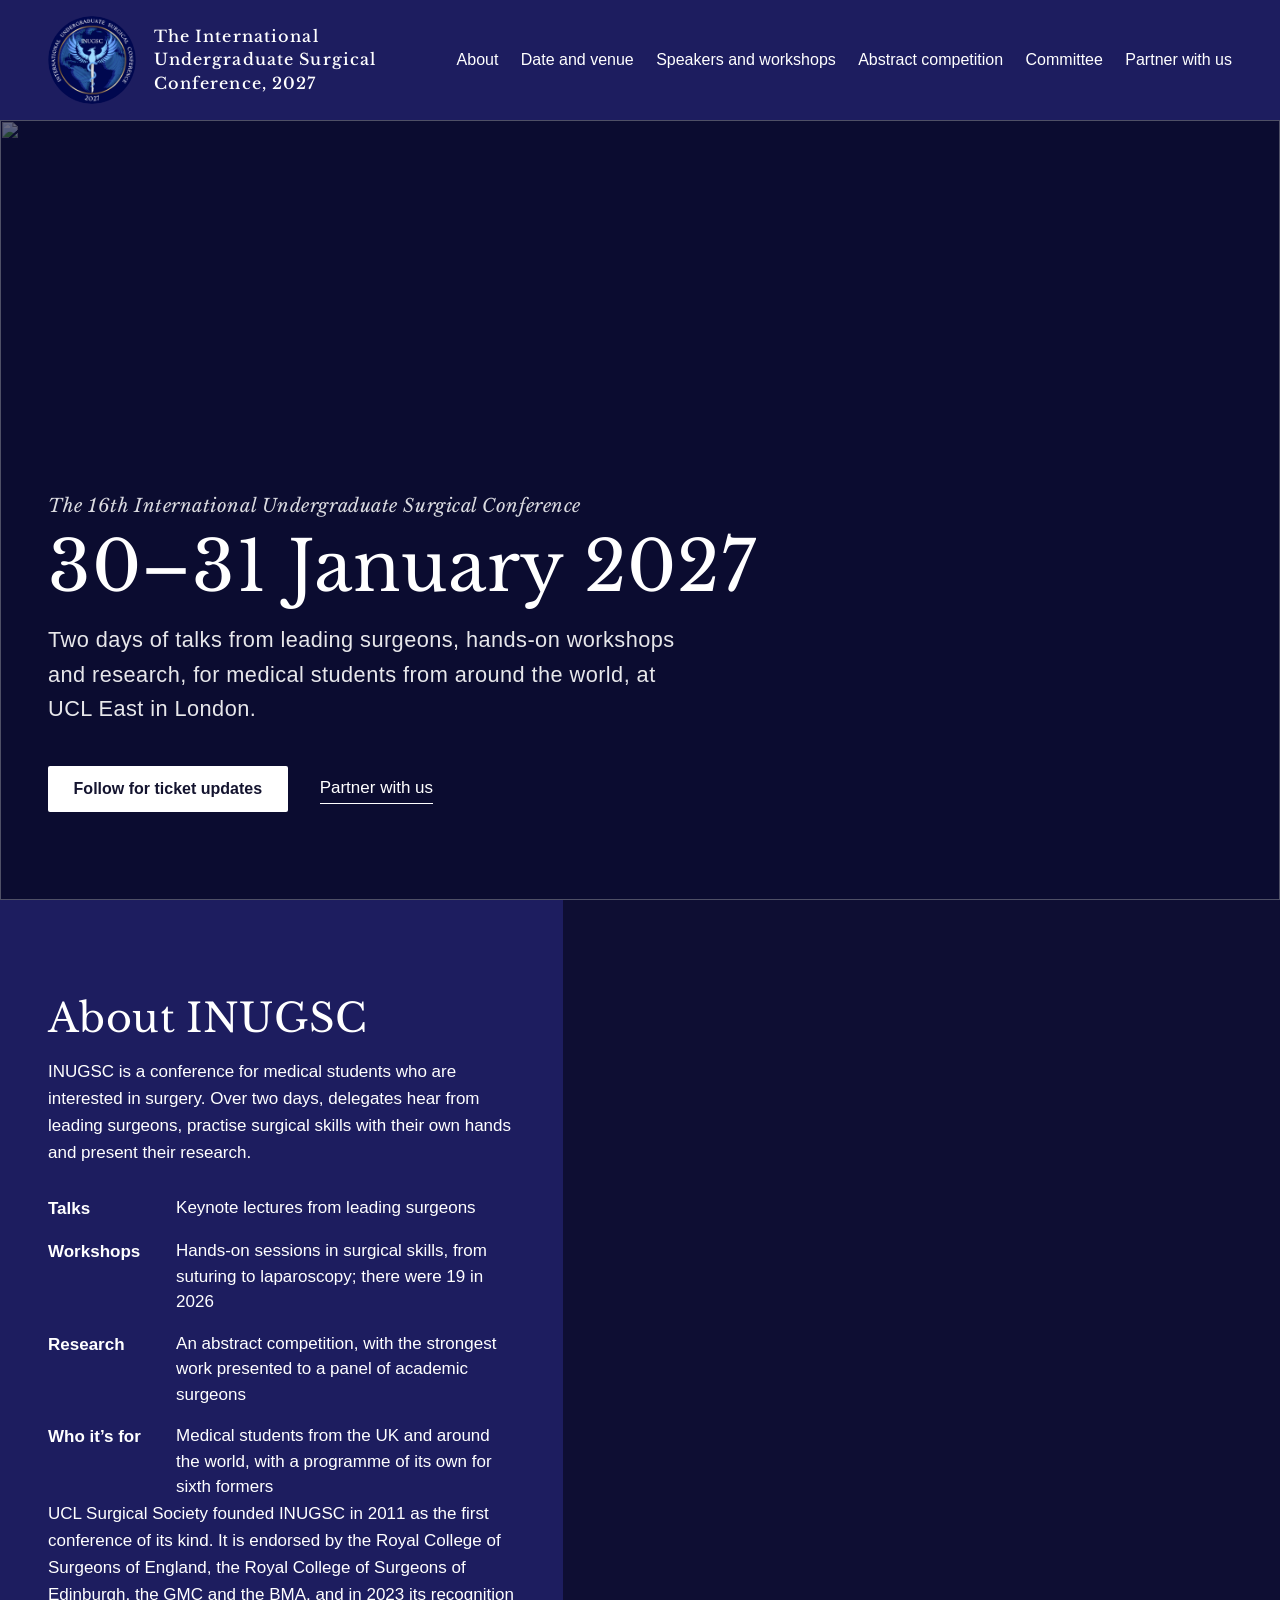
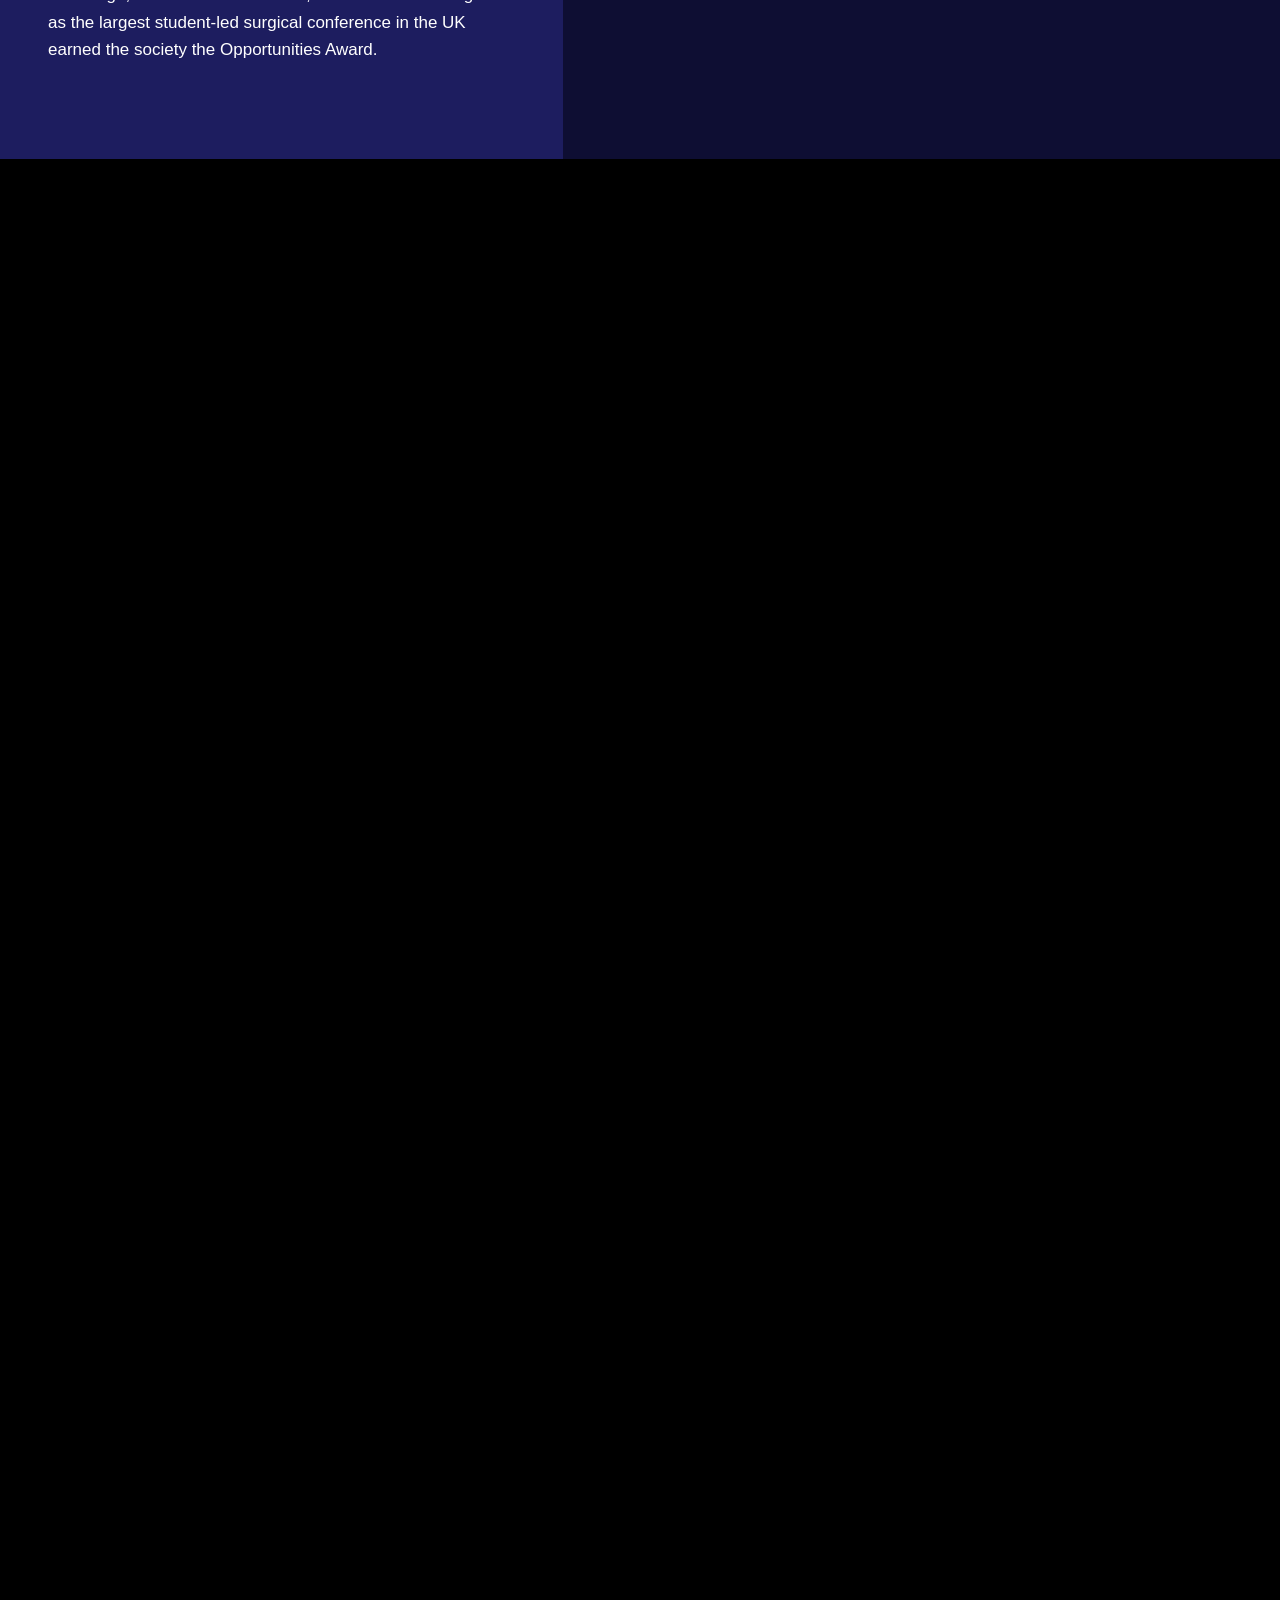
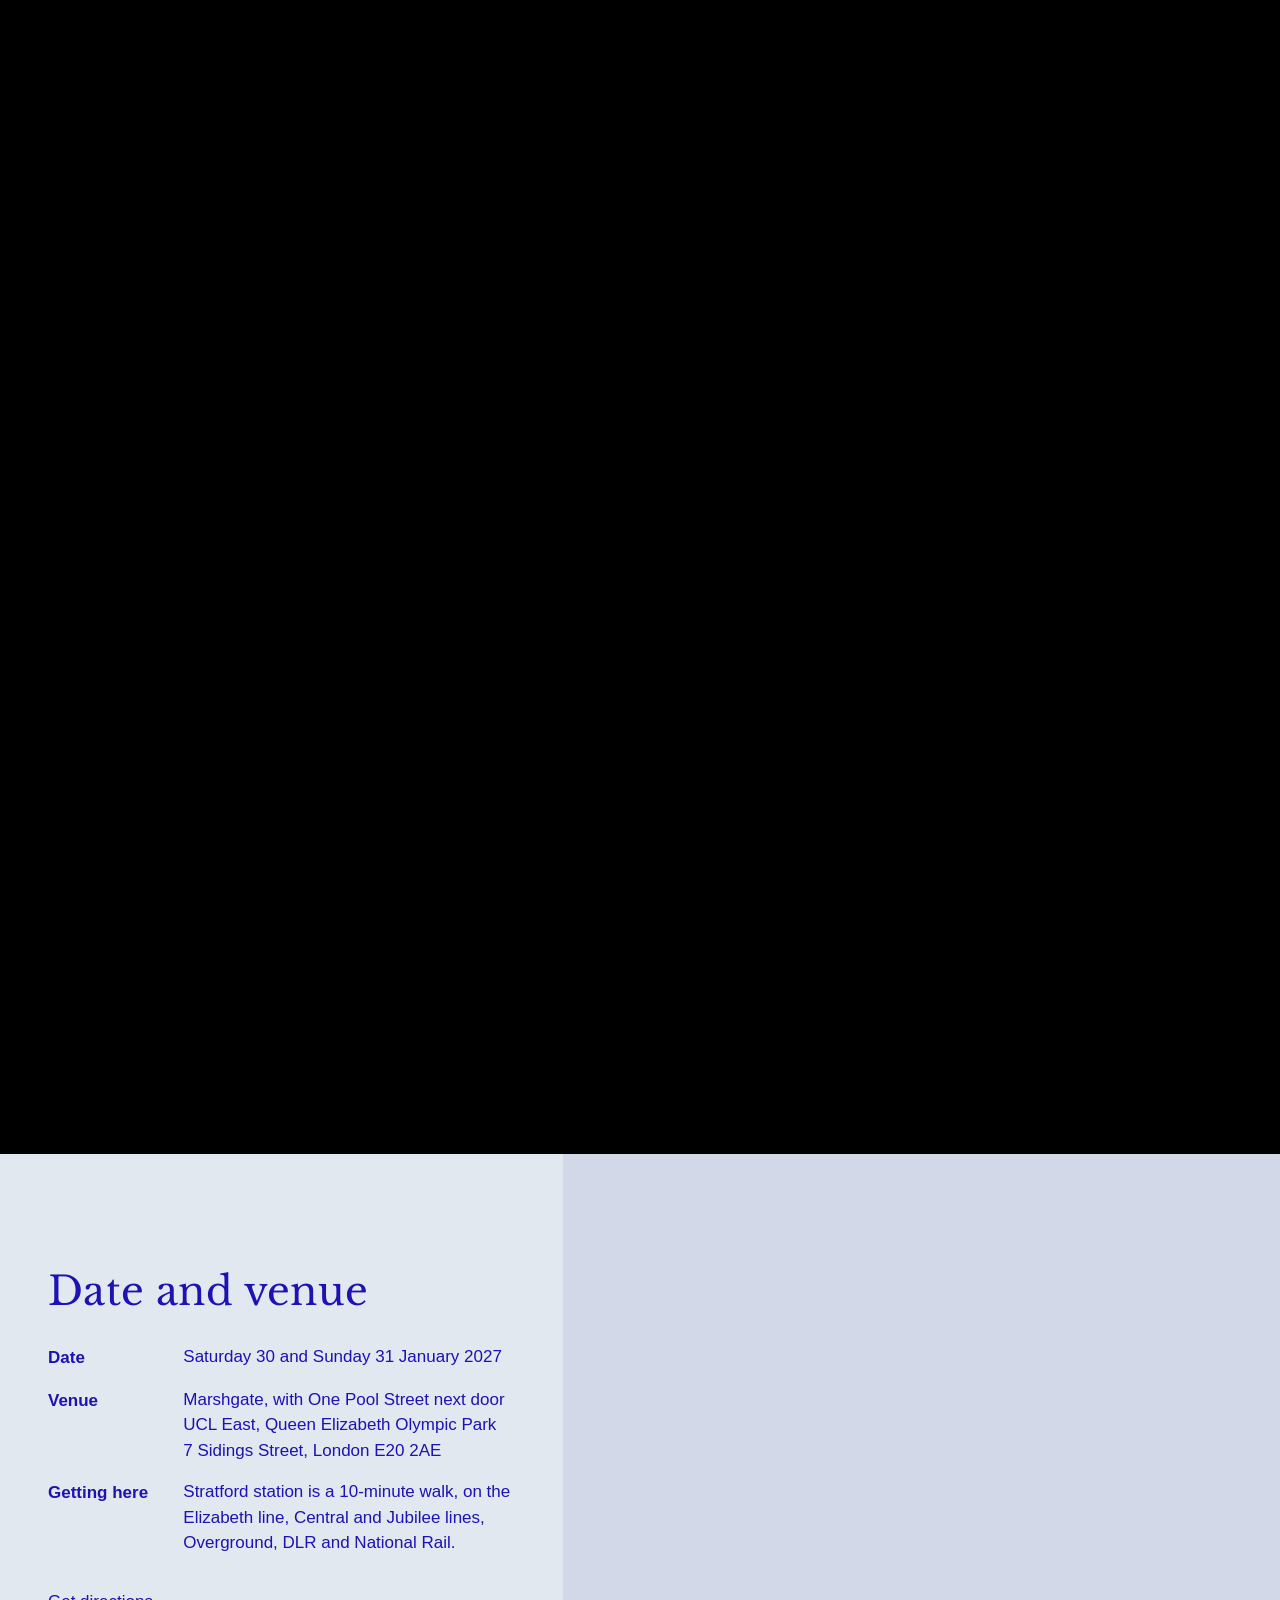
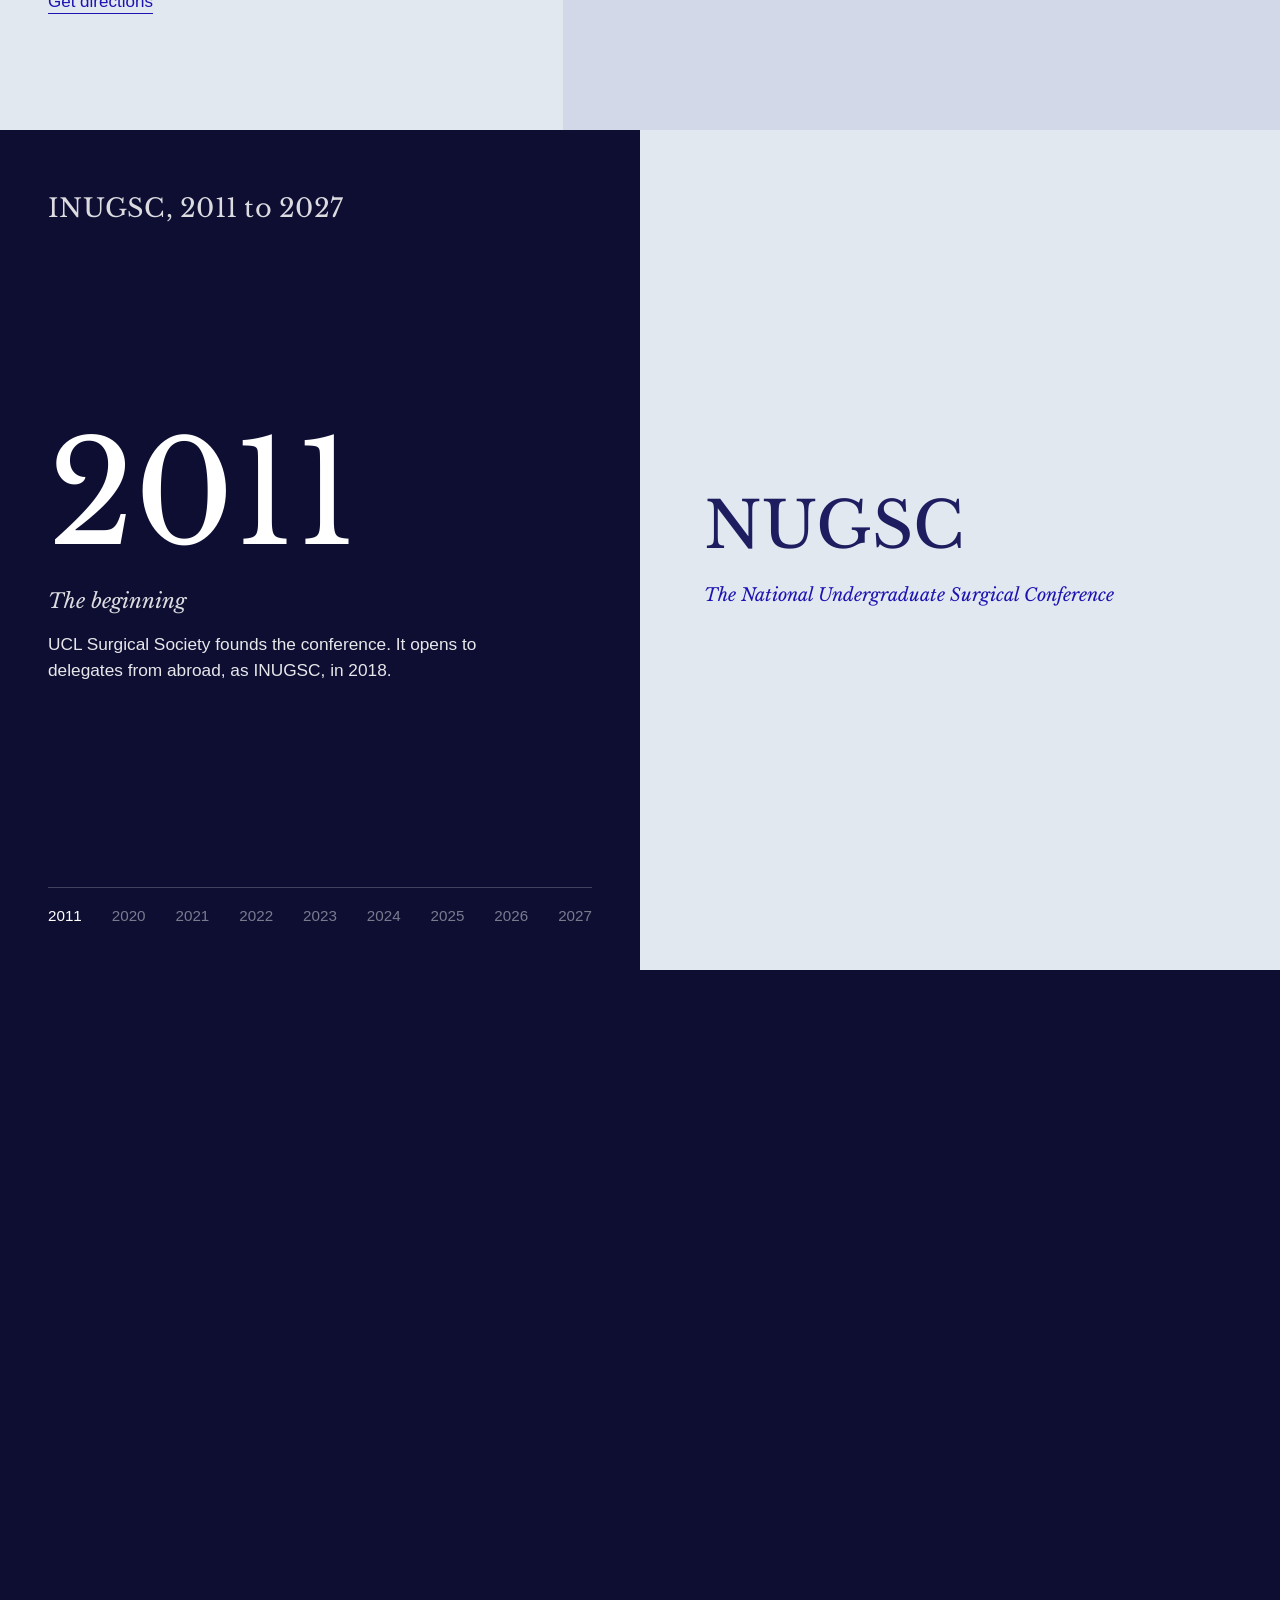
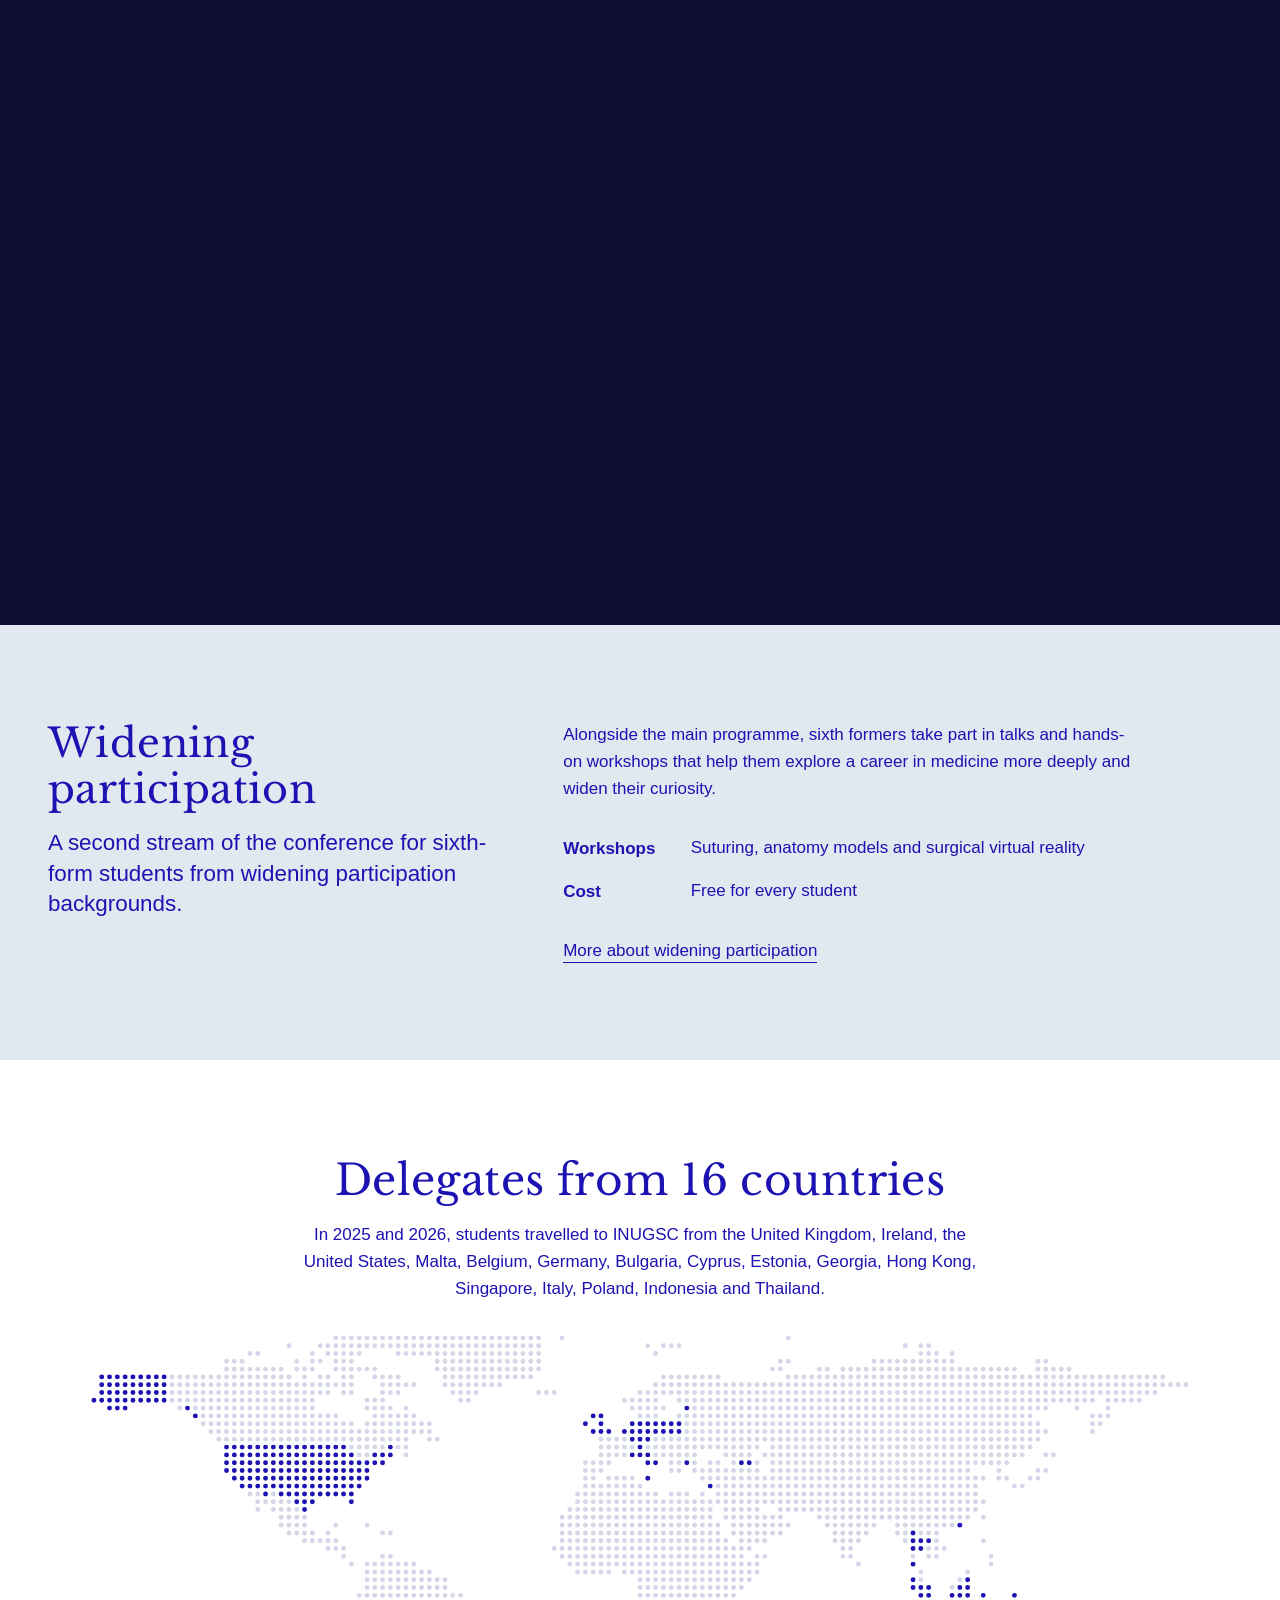
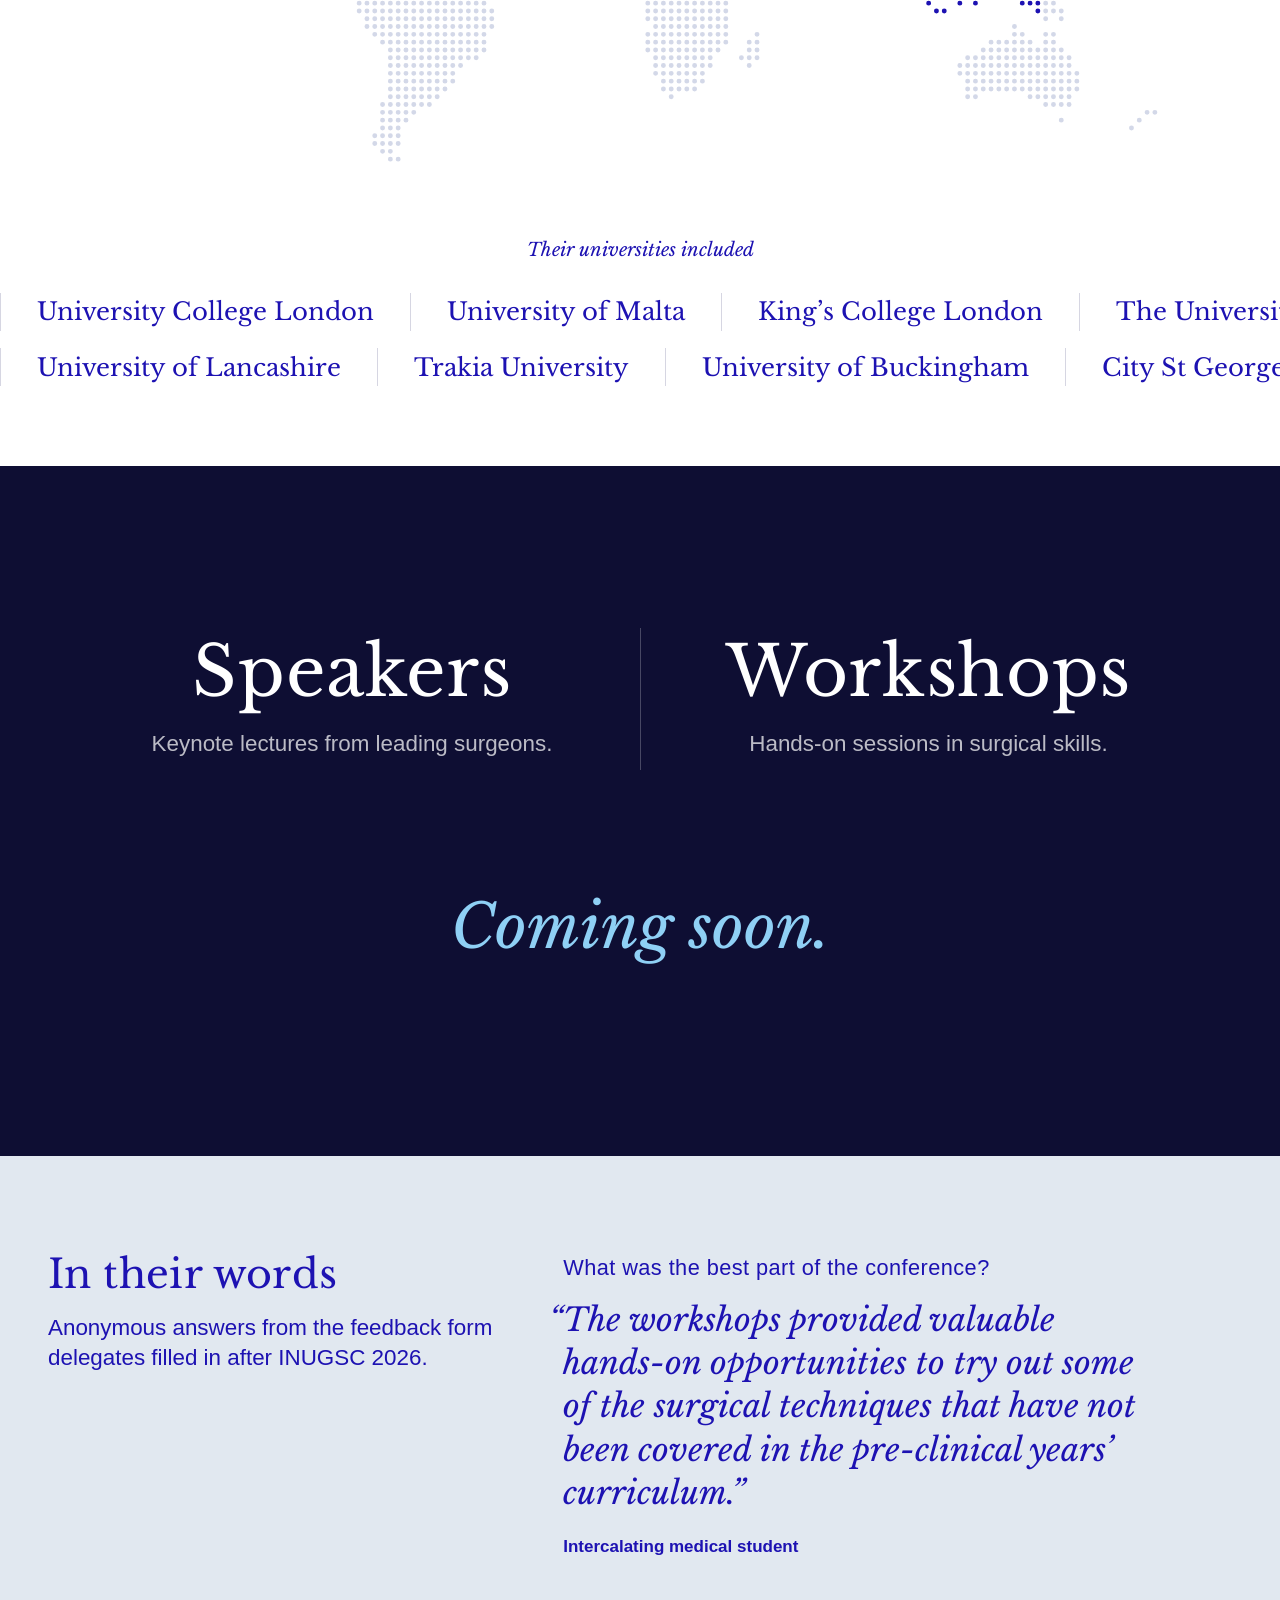
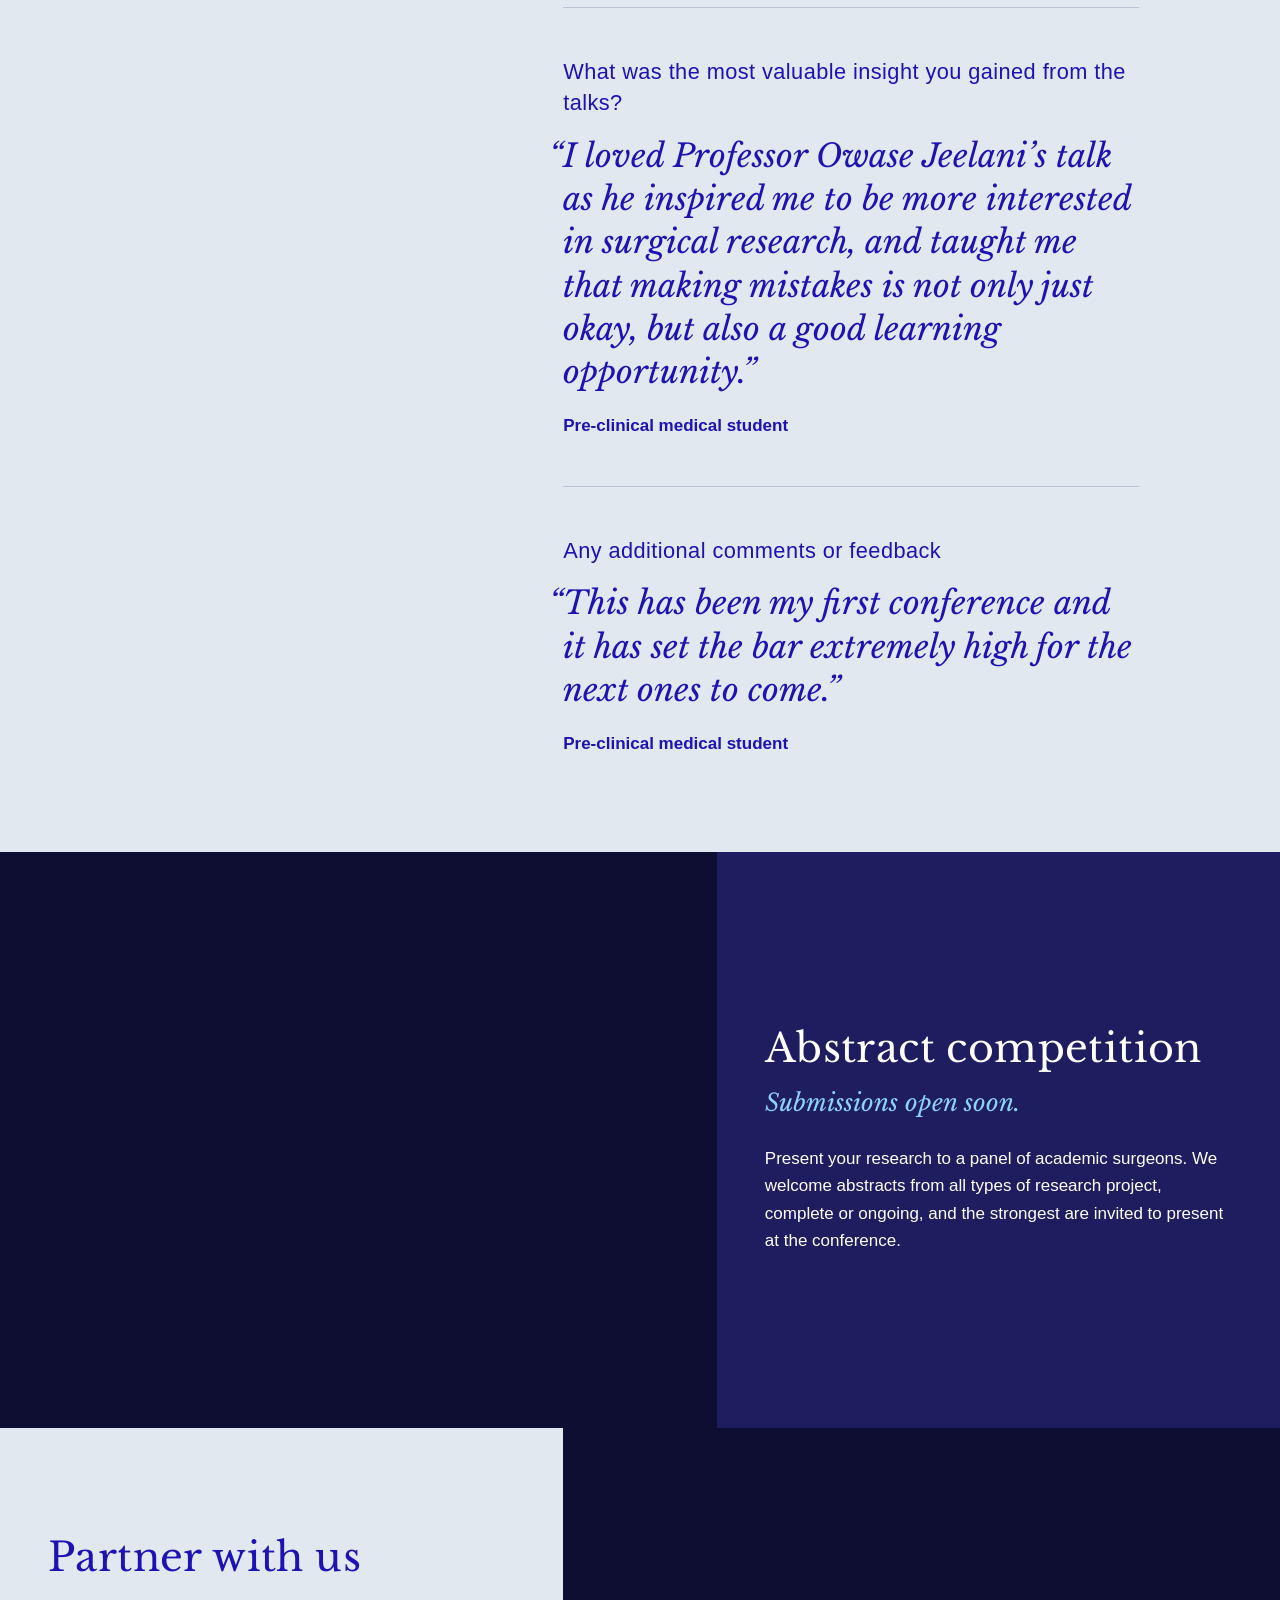
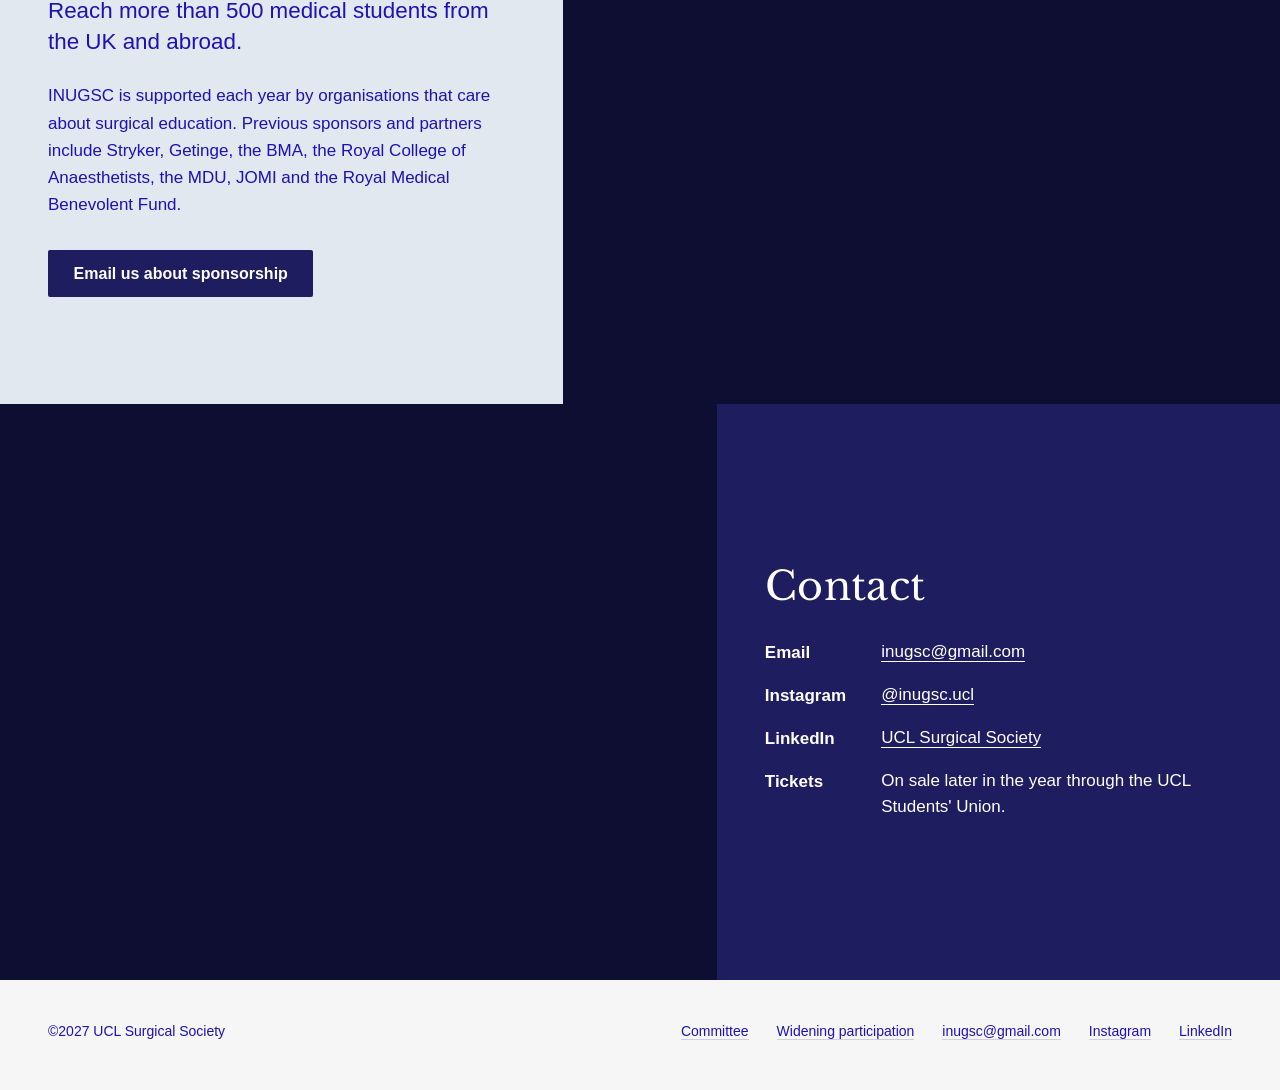
==== commit 01070cce: "Fly-in: pause on the globe so the heading can be read On phones the heading sits at the top of the s" ====
--- a/index.html
+++ b/index.html
@@ -14,7 +14,7 @@
         <meta property="og:image" content="https://inugsc.org/img/og_inugsc_2027.jpg" />
         <meta name="twitter:card" content="summary_large_image" />
         <link rel="preload" href="/font/LibreBaskerville-latin-400-normal.woff2" as="font" type="font/woff2" crossorigin />
-        <link rel="stylesheet" href="/site.css?v=e519daa8" />
+        <link rel="stylesheet" href="/site.css?v=9c25fb89" />
     </head>
     <body>
         <a class="skip_link" href="#main">Skip to content</a>
@@ -452,6 +452,6 @@
         <script src="/story.js?v=6665402f"></script>
         <script src="/check_for_tickets.js?v=1309b276"></script>
         <script src="https://flackr.github.io/scroll-timeline/dist/scroll-timeline.js"></script>
-        <script src="/flyin.js?v=361e3254" defer></script>
+        <script src="/flyin.js?v=f39b8525" defer></script>
     </body>
 </html>
--- a/site.css
+++ b/site.css
@@ -574,11 +574,11 @@
 
 /* With the fly-in, the stage is pinned under the condensed header from the moment it comes
    into view, and the page moves past it: About slides up off it, the camera comes down over
-   170svh of scrolling, and Date and venue slides up over it. The section starts a screen
+   195svh of scrolling, and Date and venue slides up over it. The section starts a screen
    early, under About, so the stage never moves, and neither do Google's attribution or the
    heading, which therefore never cross each other. */
 .flyin_on .flyin {
-    height: calc(3 * (100svh - var(--header-compact)) + 170svh);
+    height: calc(3 * (100svh - var(--header-compact)) + 195svh);
     min-height: 0;
     margin-top: calc(var(--header-compact) - 100svh);
     overflow: clip;
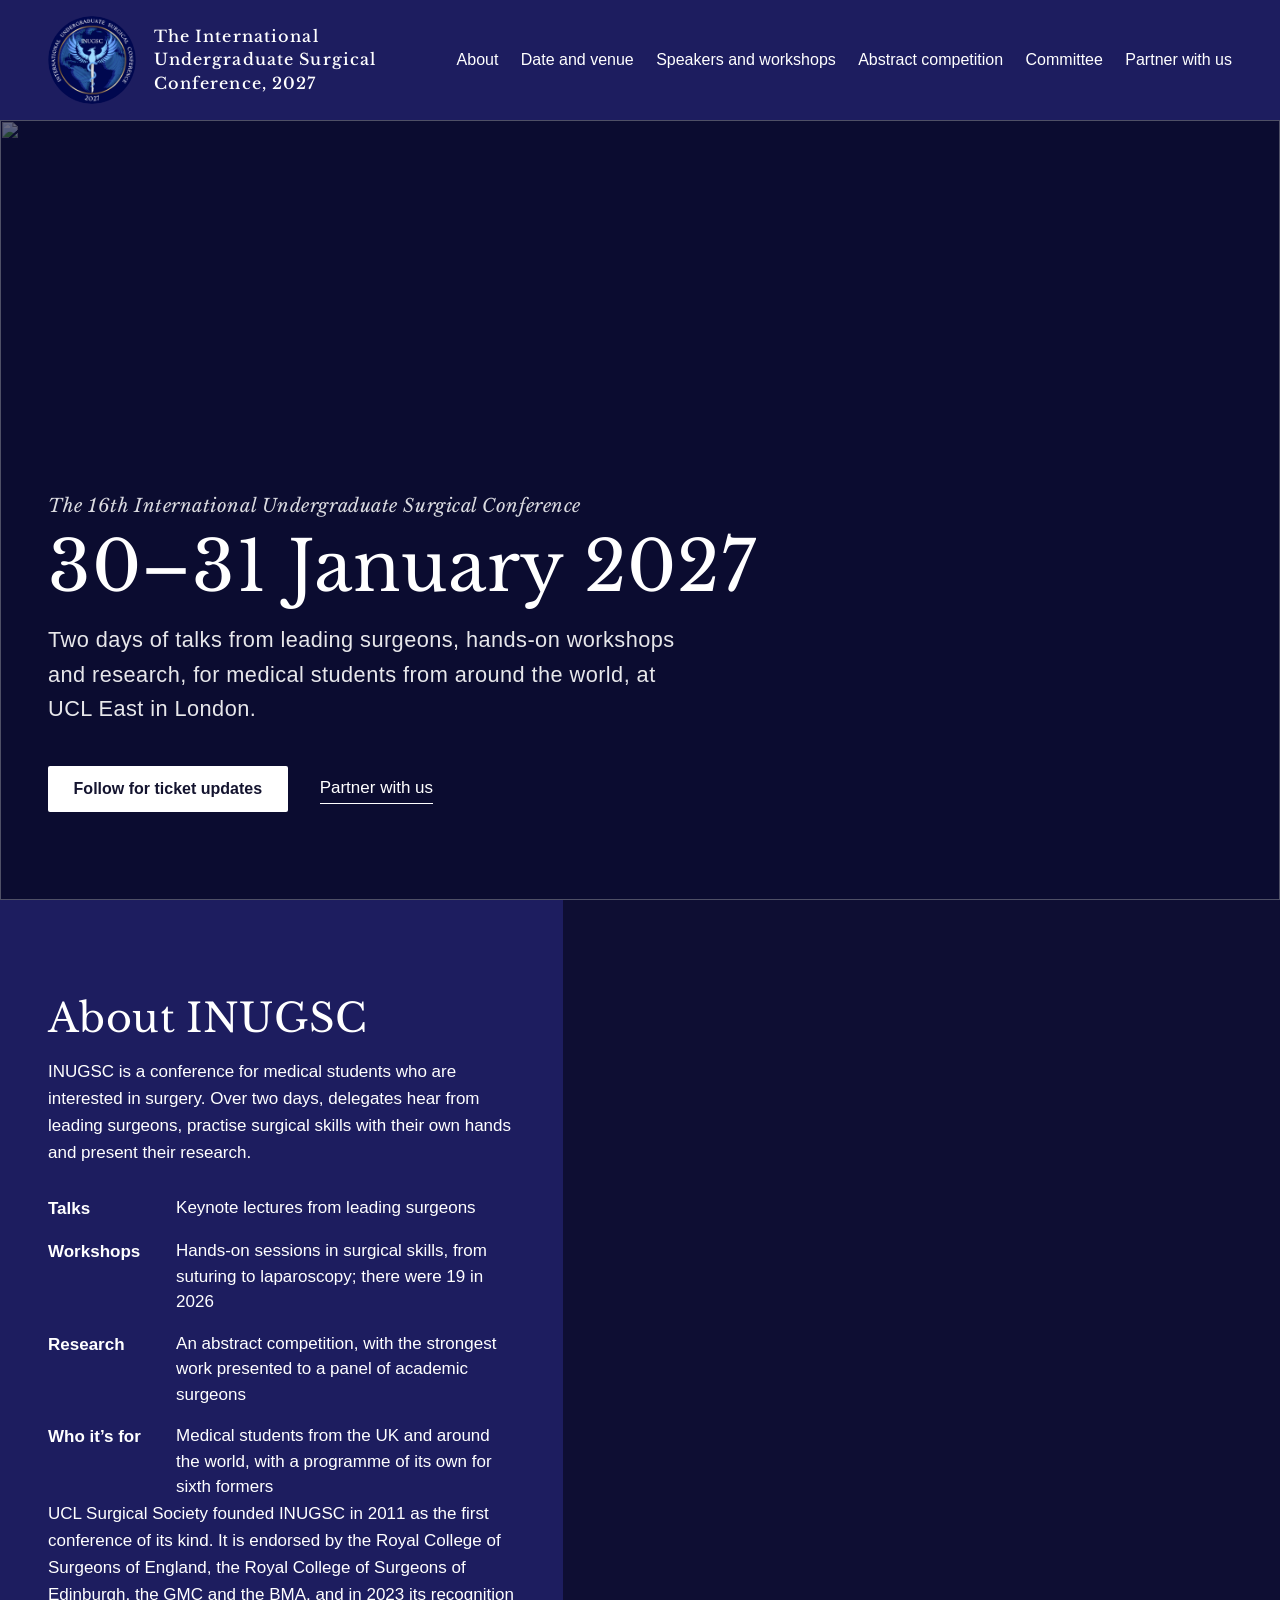
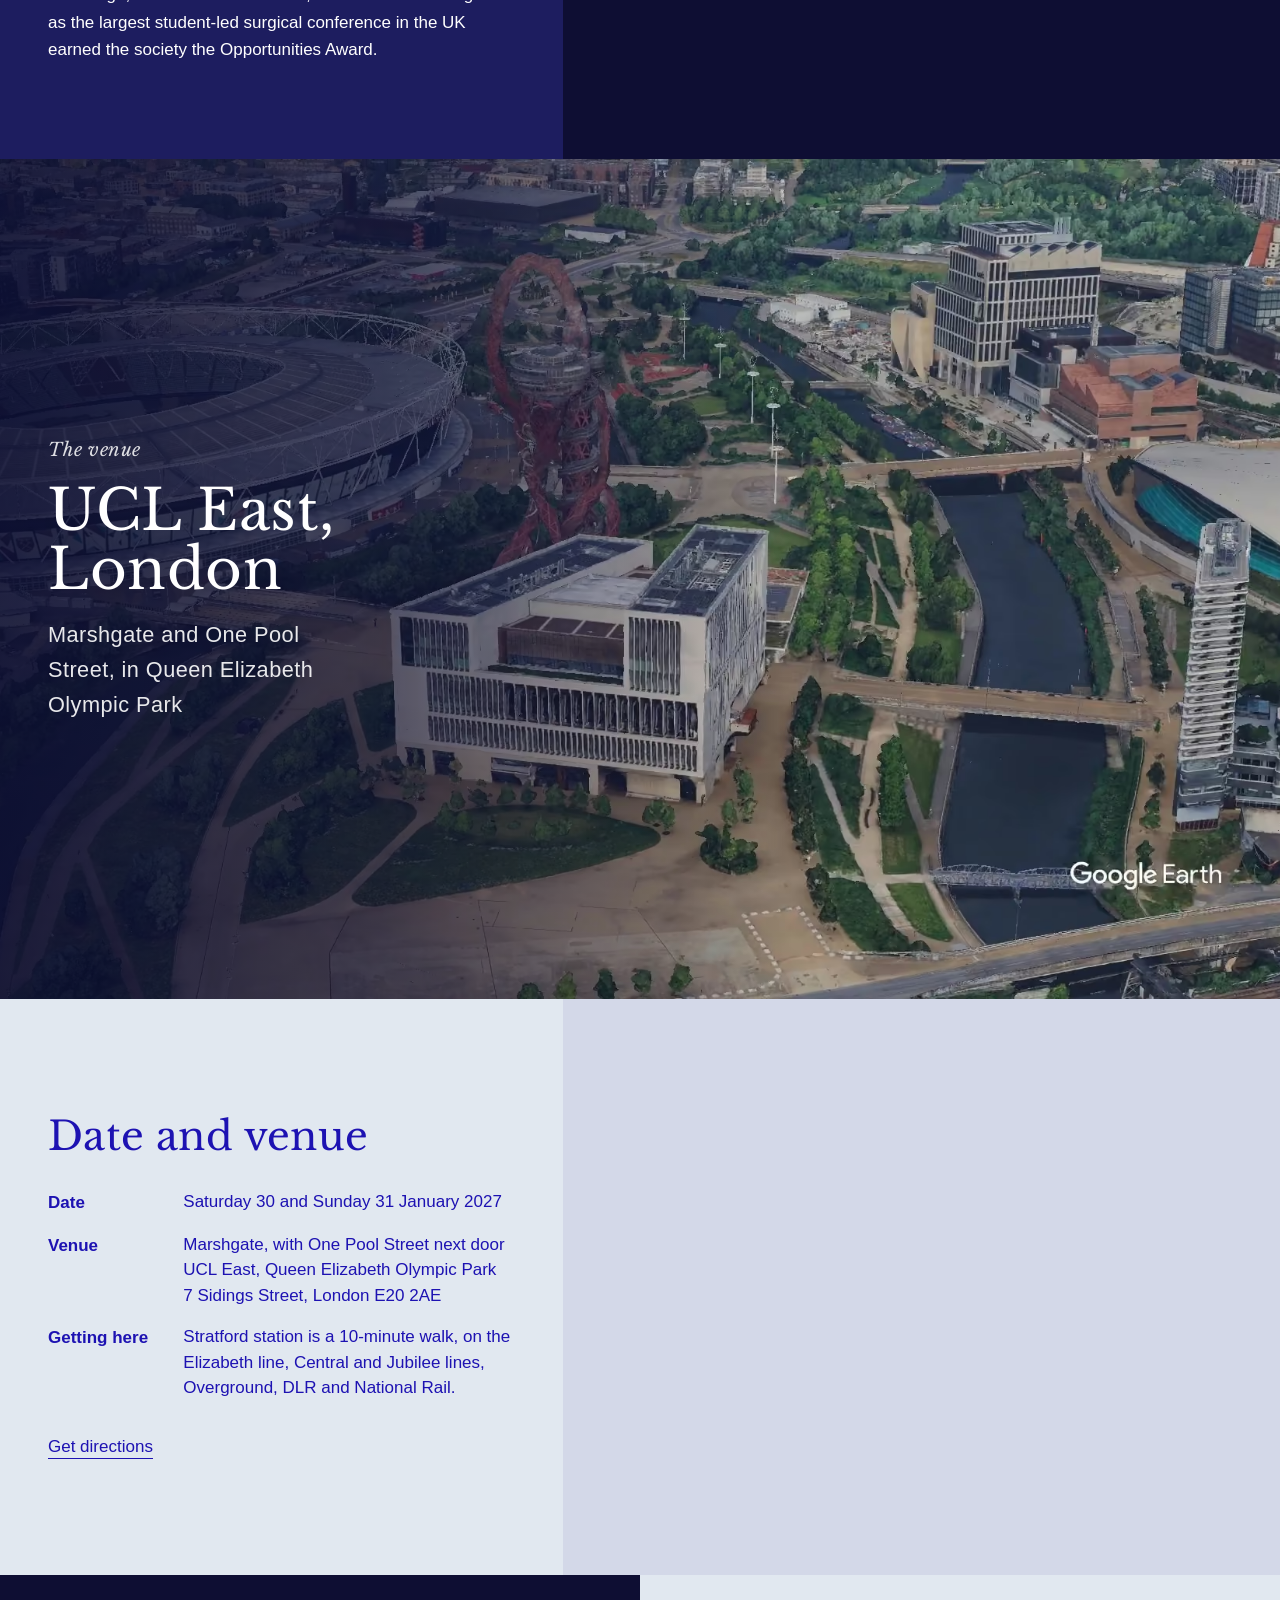
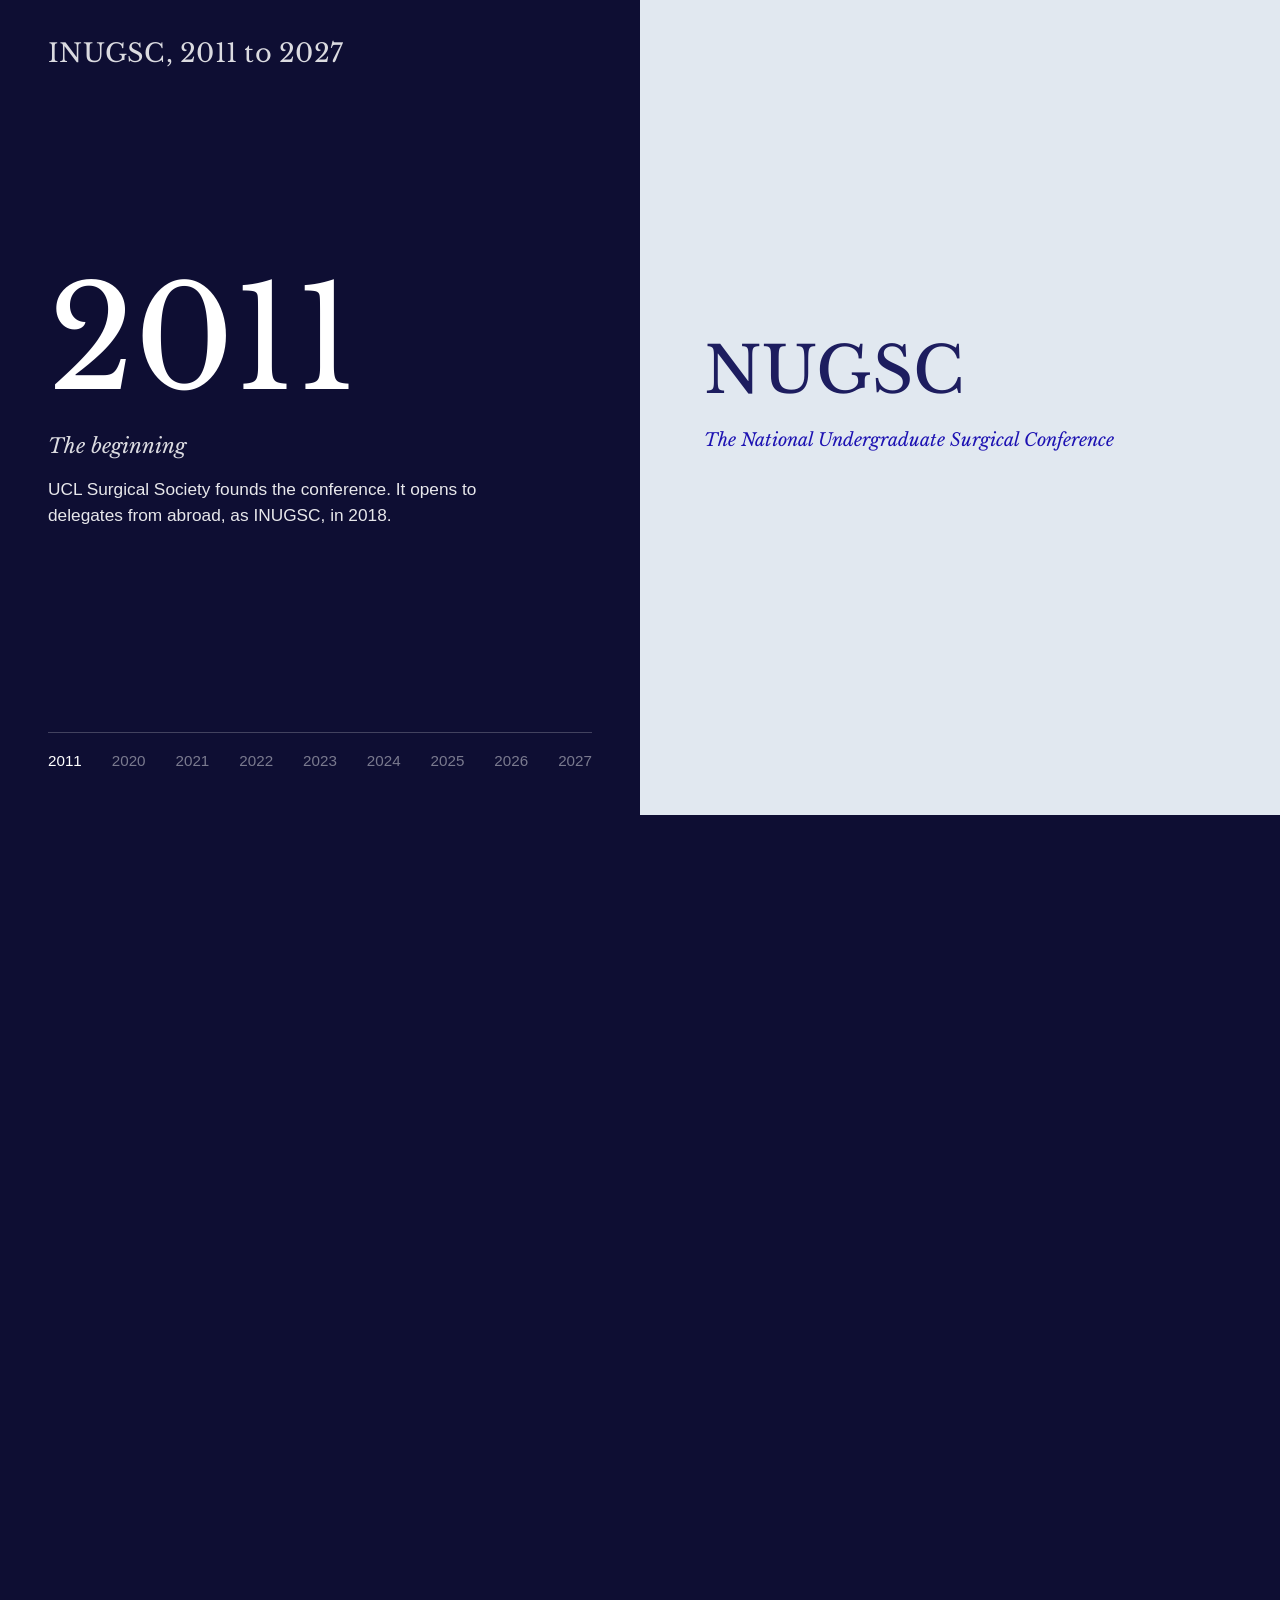
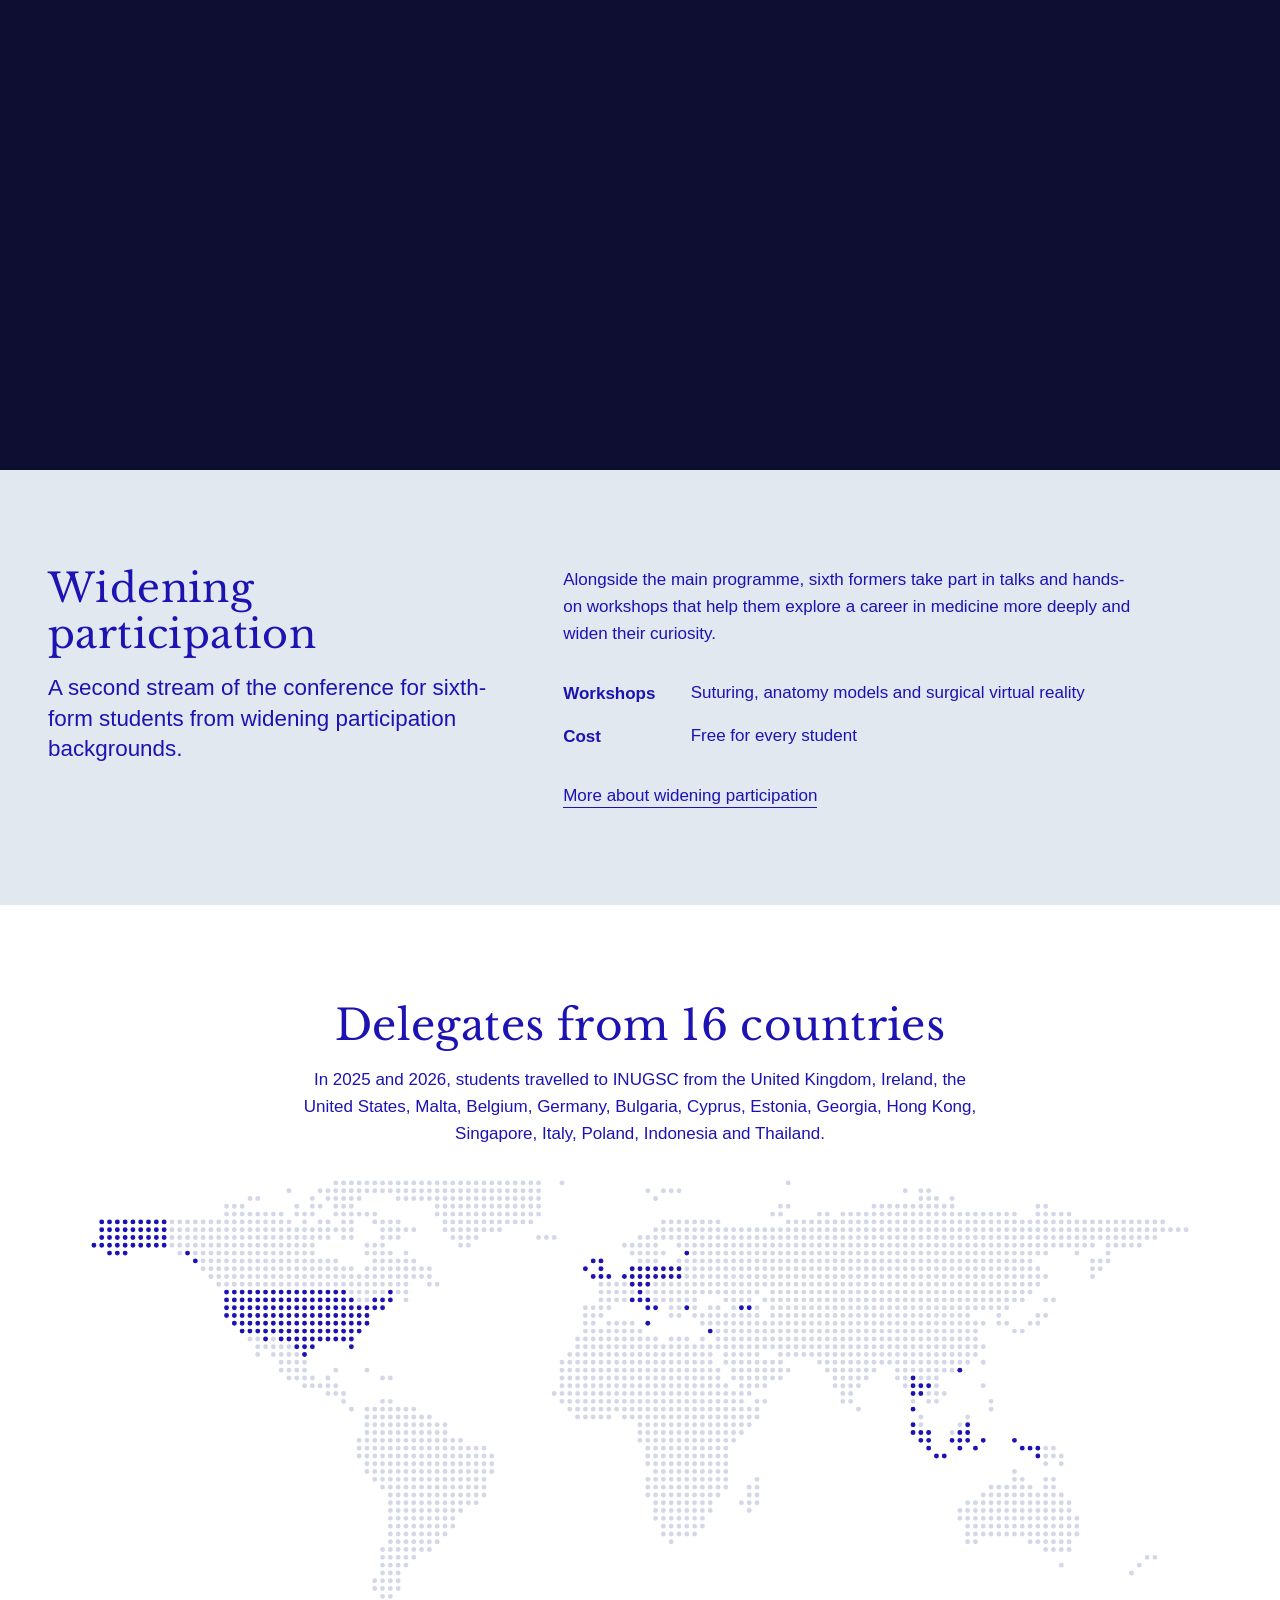
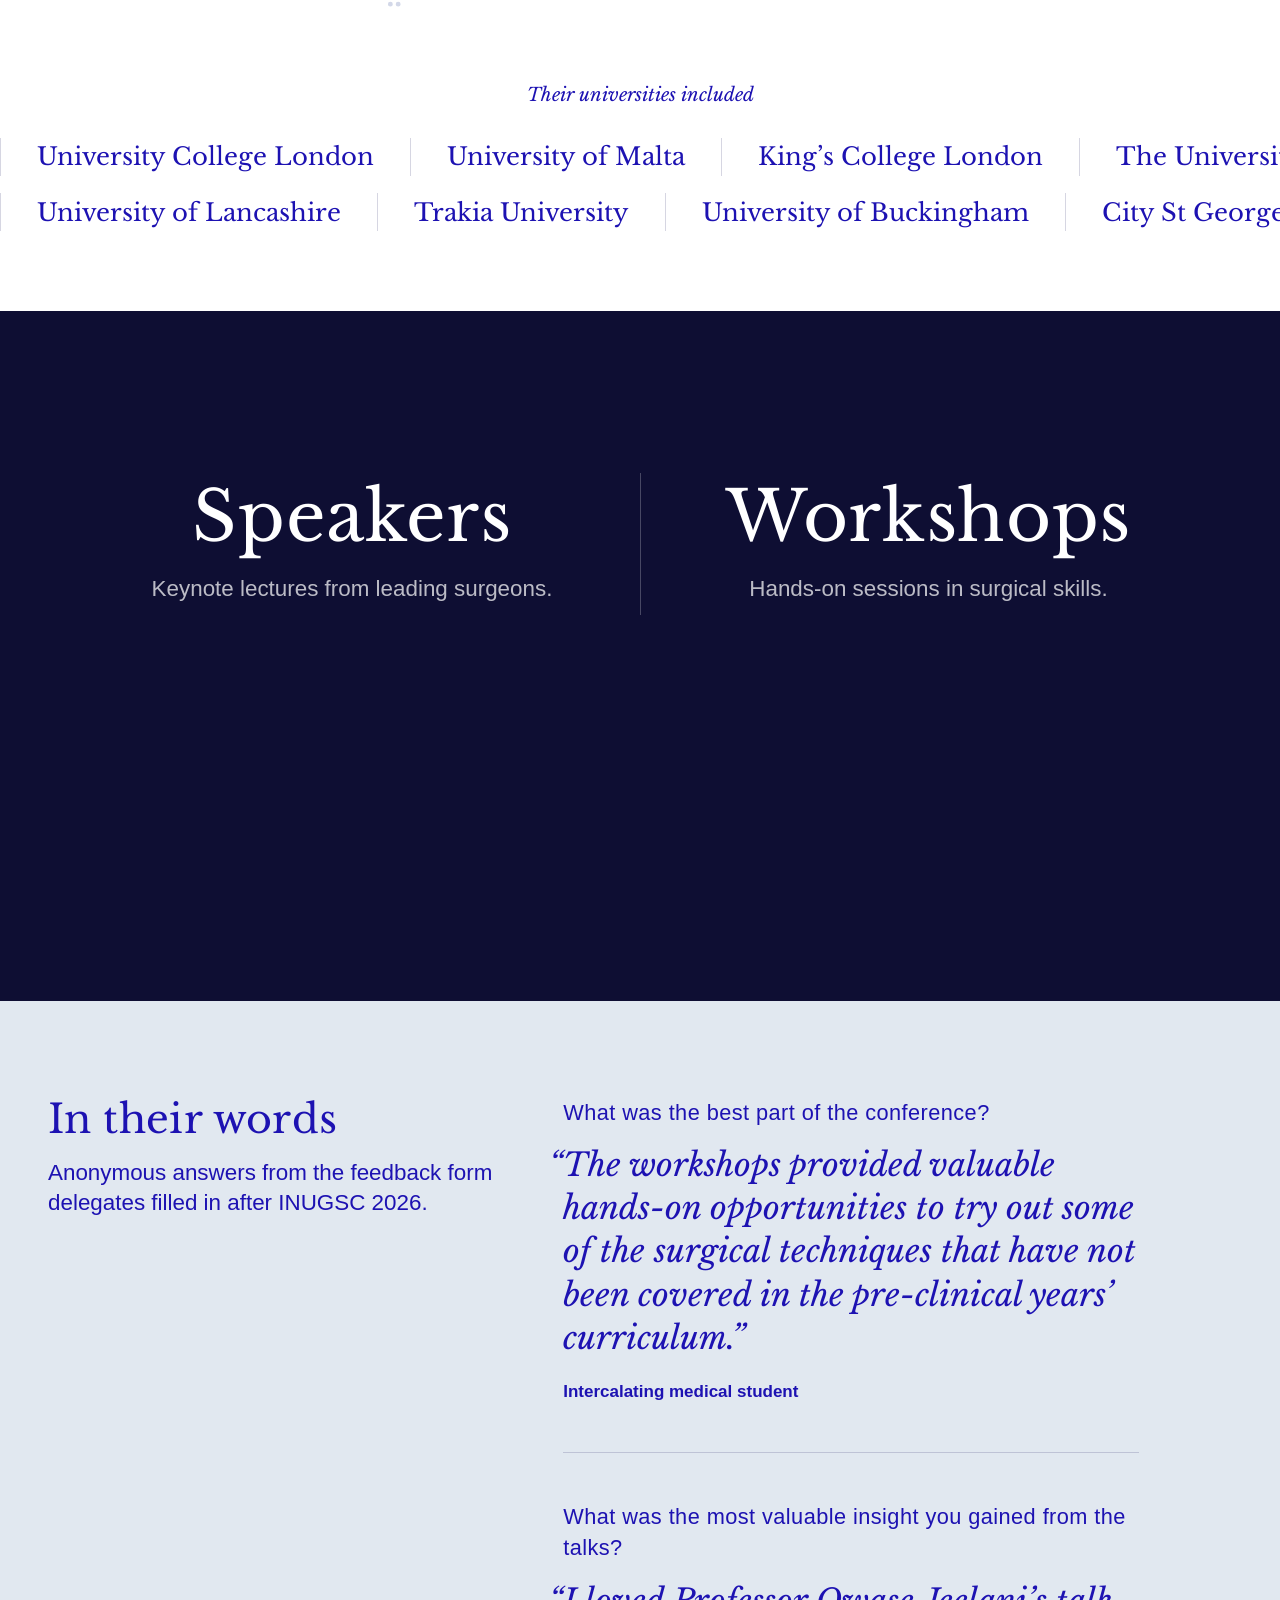
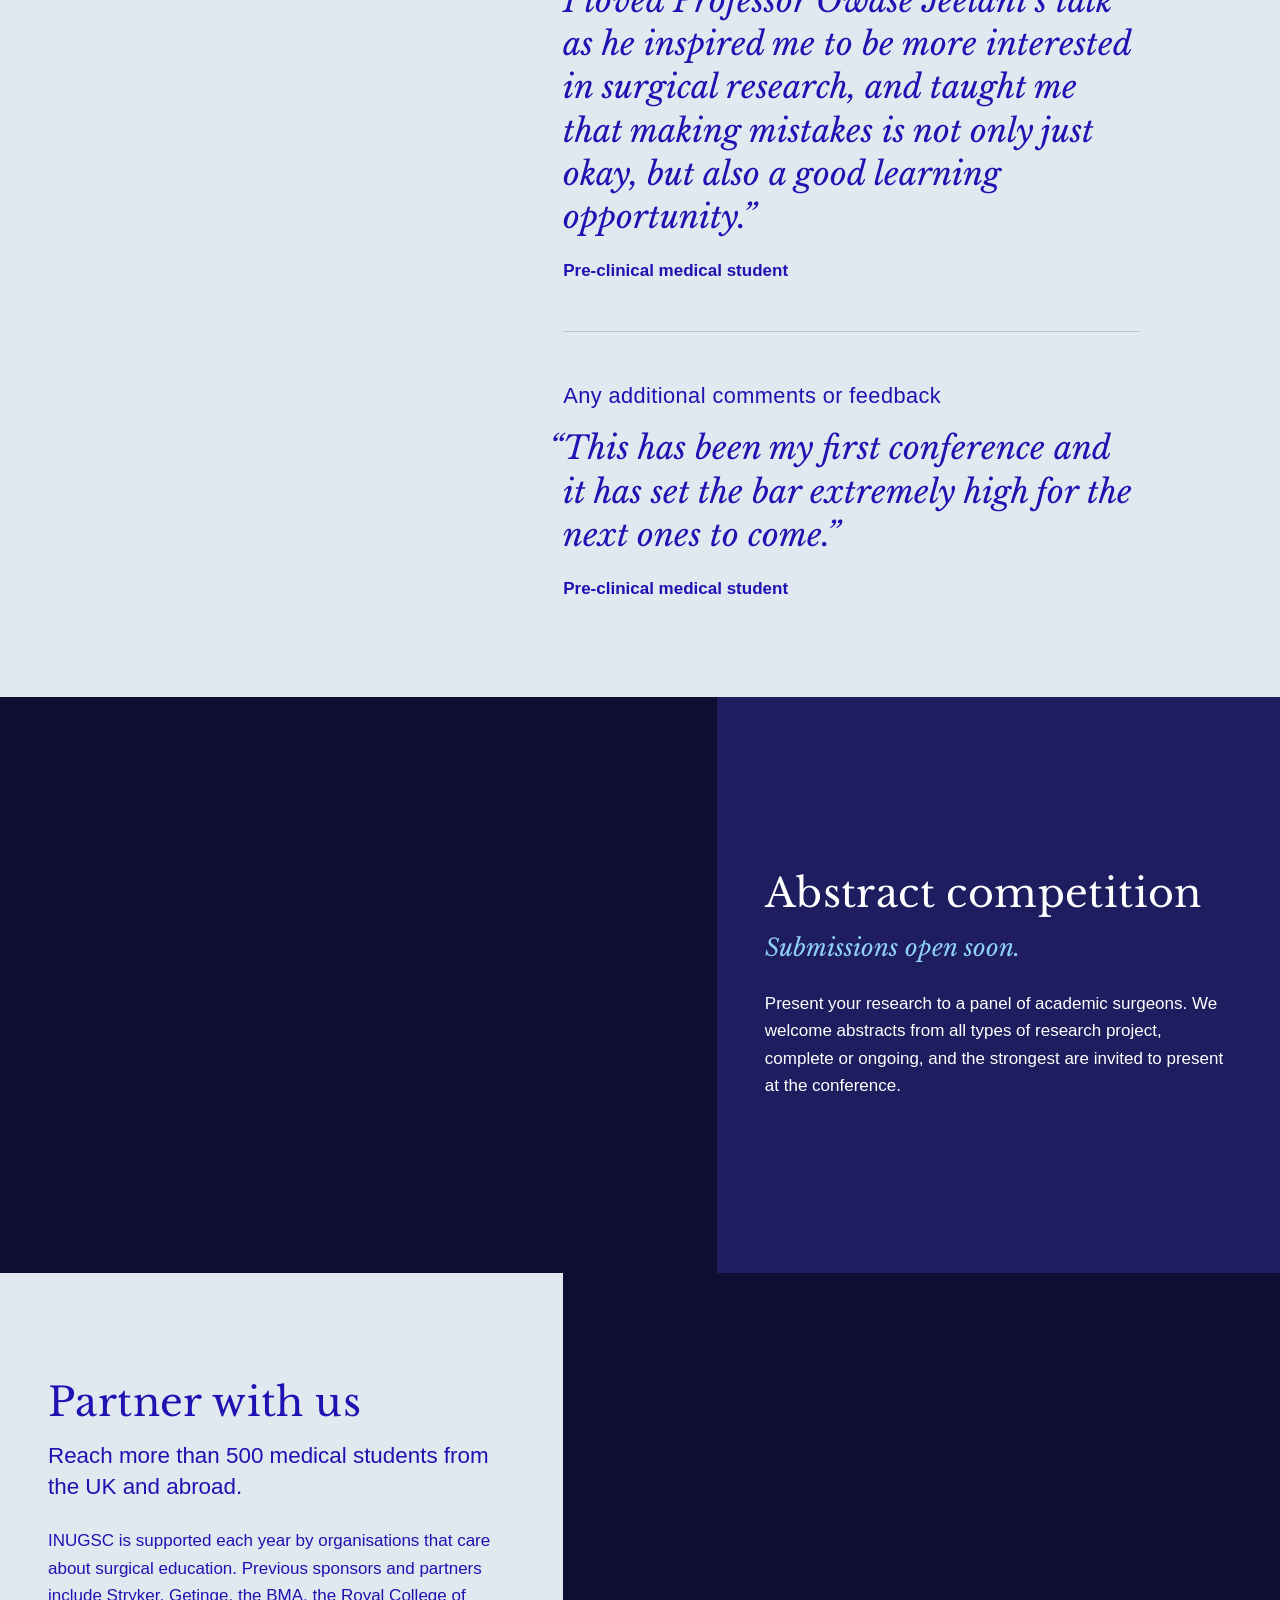
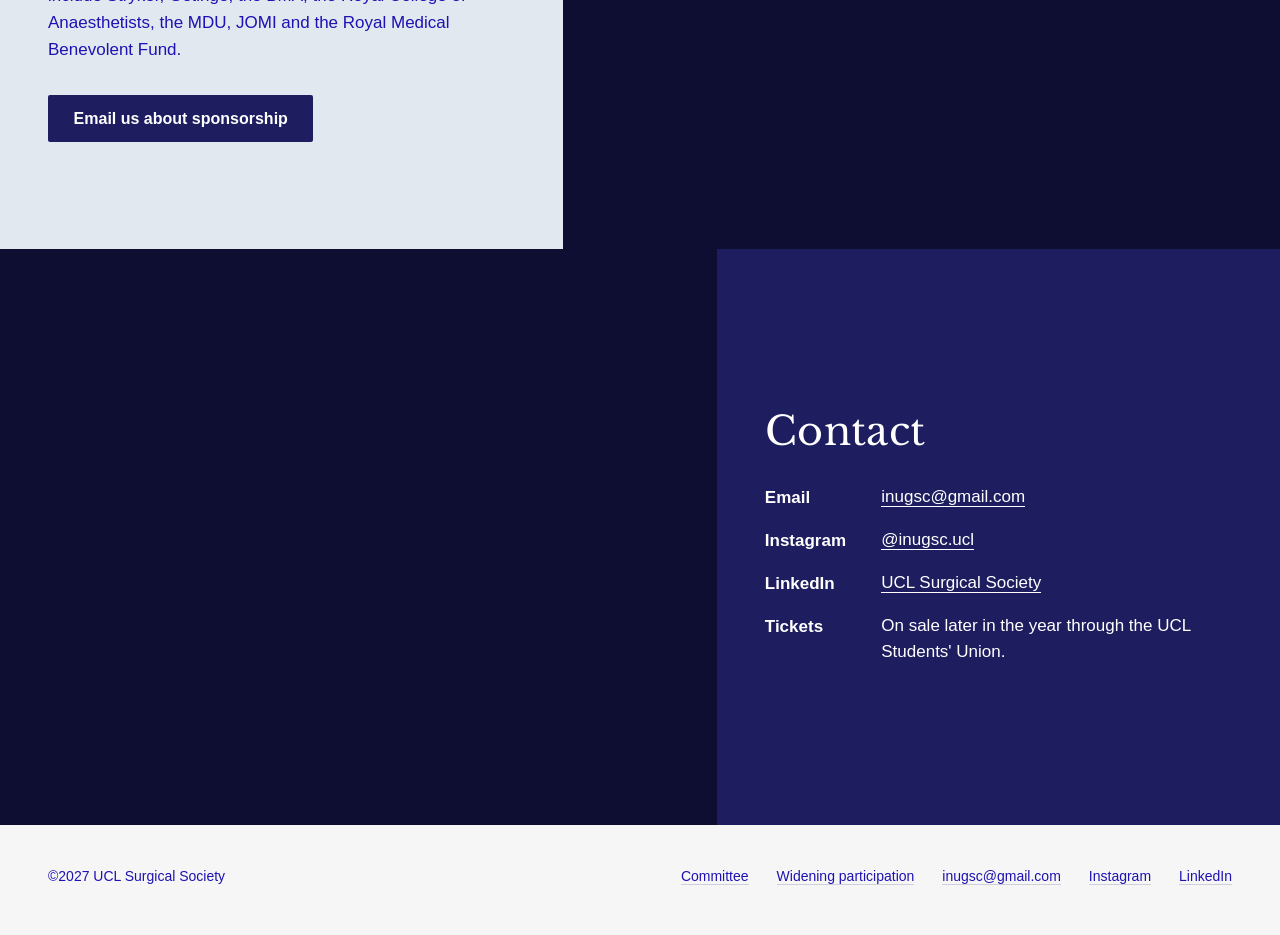
==== commit 524ff88a: "Fly-in: play the flight as a video once the venue is on screen Scrubbing 146 stills with the scroll " ====
--- a/index.html
+++ b/index.html
@@ -14,7 +14,7 @@
         <meta property="og:image" content="https://inugsc.org/img/og_inugsc_2027.jpg" />
         <meta name="twitter:card" content="summary_large_image" />
         <link rel="preload" href="/font/LibreBaskerville-latin-400-normal.woff2" as="font" type="font/woff2" crossorigin />
-        <link rel="stylesheet" href="/site.css?v=9c25fb89" />
+        <link rel="stylesheet" href="/site.css?v=74c0daf6" />
     </head>
     <body>
         <a class="skip_link" href="#main">Skip to content</a>
@@ -80,8 +80,8 @@
                 </div>
             </section>
 
-            <!-- The venue. flyin.js turns the media layer into a scroll-driven flight from space down to UCL East,
-                 drawn from Google Earth Studio frames; the poster is the flight's last frame.
+            <!-- The venue. flyin.js plays a flight from space down to UCL East, a Google Earth Studio render,
+                 once the section is on screen; the poster is the flight's last frame.
                  Google's attribution is part of every frame and has to stay on screen. -->
             <section class="flyin" id="where" aria-labelledby="where_heading">
                 <div class="flyin_stage">
@@ -92,7 +92,7 @@
                             <source srcset="/img/flyin/d_end.avif" type="image/avif" />
                             <img class="flyin_poster" src="/img/flyin/d_end.jpg" alt="Marshgate and One Pool Street at UCL East, seen from above the Olympic Park" width="1920" height="1080" loading="lazy" />
                         </picture>
-                        <canvas class="flyin_canvas" aria-hidden="true"></canvas>
+                        <video class="flyin_video" muted playsinline disablepictureinpicture preload="none" aria-hidden="true"></video>
                     </div>
                     <div class="flyin_labels" aria-hidden="true">
                         <p class="flyin_label" data-label="marshgate"><span class="flyin_label_name">Marshgate</span><span class="flyin_label_use">Main conference</span></p>
@@ -452,6 +452,6 @@
         <script src="/story.js?v=6665402f"></script>
         <script src="/check_for_tickets.js?v=1309b276"></script>
         <script src="https://flackr.github.io/scroll-timeline/dist/scroll-timeline.js"></script>
-        <script src="/flyin.js?v=f39b8525" defer></script>
+        <script src="/flyin.js?v=7a1293c6" defer></script>
     </body>
 </html>
--- a/site.css
+++ b/site.css
@@ -504,8 +504,8 @@
     }
 }
 
-/* A shade behind the text, in the scrim's colour over the still of UCL East. Once the flight
-   is drawn it is a softer black that fades with the text (flyin.js sets --flyin-shown). It
+/* A shade behind the text, in the scrim's colour over the still of UCL East. Once the video
+   has taken over it is a softer black, which fades with the text when the flight begins. It
    stops short of the attribution in the bottom right. */
 .flyin_media::after {
     content: "";
@@ -516,7 +516,7 @@
 
 .flyin_drawn .flyin_media::after {
     background: linear-gradient(90deg, rgba(0, 0, 0, 0.62), rgba(0, 0, 0, 0) min(36rem, 52%));
-    opacity: var(--flyin-shown, 1);
+    transition: opacity 0.9s ease;
 }
 
 /* On wide screens the text is a column at the left, beside the globe */
@@ -559,12 +559,14 @@
     }
 }
 
-.flyin_canvas {
+/* flyin.js sizes and places the video like the poster, keeping the attribution on the stage */
+.flyin_video {
     position: absolute;
-    inset: 0;
+    top: 0;
+    left: 0;
     display: block;
-    width: 100%;
-    height: 100%;
+    max-width: none;
+    background: #000;
     visibility: hidden;
 }
 
@@ -573,12 +575,12 @@
 }
 
 /* With the fly-in, the stage is pinned under the condensed header from the moment it comes
-   into view, and the page moves past it: About slides up off it, the camera comes down over
-   195svh of scrolling, and Date and venue slides up over it. The section starts a screen
-   early, under About, so the stage never moves, and neither do Google's attribution or the
-   heading, which therefore never cross each other. */
+   into view, and the page moves past it: About slides up off it, the flight plays while the
+   stage stays for another 100svh of scrolling, and Date and venue slides up over it. The
+   section starts a screen early, under About, so the stage never moves, and neither do
+   Google's attribution or the heading, which therefore never cross each other. */
 .flyin_on .flyin {
-    height: calc(3 * (100svh - var(--header-compact)) + 195svh);
+    height: calc(3 * (100svh - var(--header-compact)) + 100svh);
     min-height: 0;
     margin-top: calc(var(--header-compact) - 100svh);
     overflow: clip;
@@ -602,16 +604,32 @@
     overflow: hidden;
 }
 
+/* As the flight begins, the heading lifts away and the shade goes with it */
 .flyin_on .flyin_content {
-    will-change: opacity, transform;
-}
-
-.flyin_drawn .flyin_canvas {
+    transition: opacity 0.9s ease, transform 0.9s ease, visibility 0s;
+}
+
+.flyin_playing .flyin_content {
+    opacity: 0;
+    transform: translateY(-3rem);
+    visibility: hidden;
+    transition: opacity 0.9s ease, transform 0.9s ease, visibility 0s linear 0.9s;
+}
+
+.flyin_playing .flyin_media::after {
+    opacity: 0;
+}
+
+.flyin_drawn .flyin_video {
     visibility: visible;
 }
 
 .flyin_drawn .flyin_poster {
-    visibility: hidden;                 /* the canvas has taken over */
+    visibility: hidden;                 /* the video has taken over */
+}
+
+.flyin_label {
+    transition: opacity 0.6s ease;
 }
 
 .flyin_on .flyin_labels {
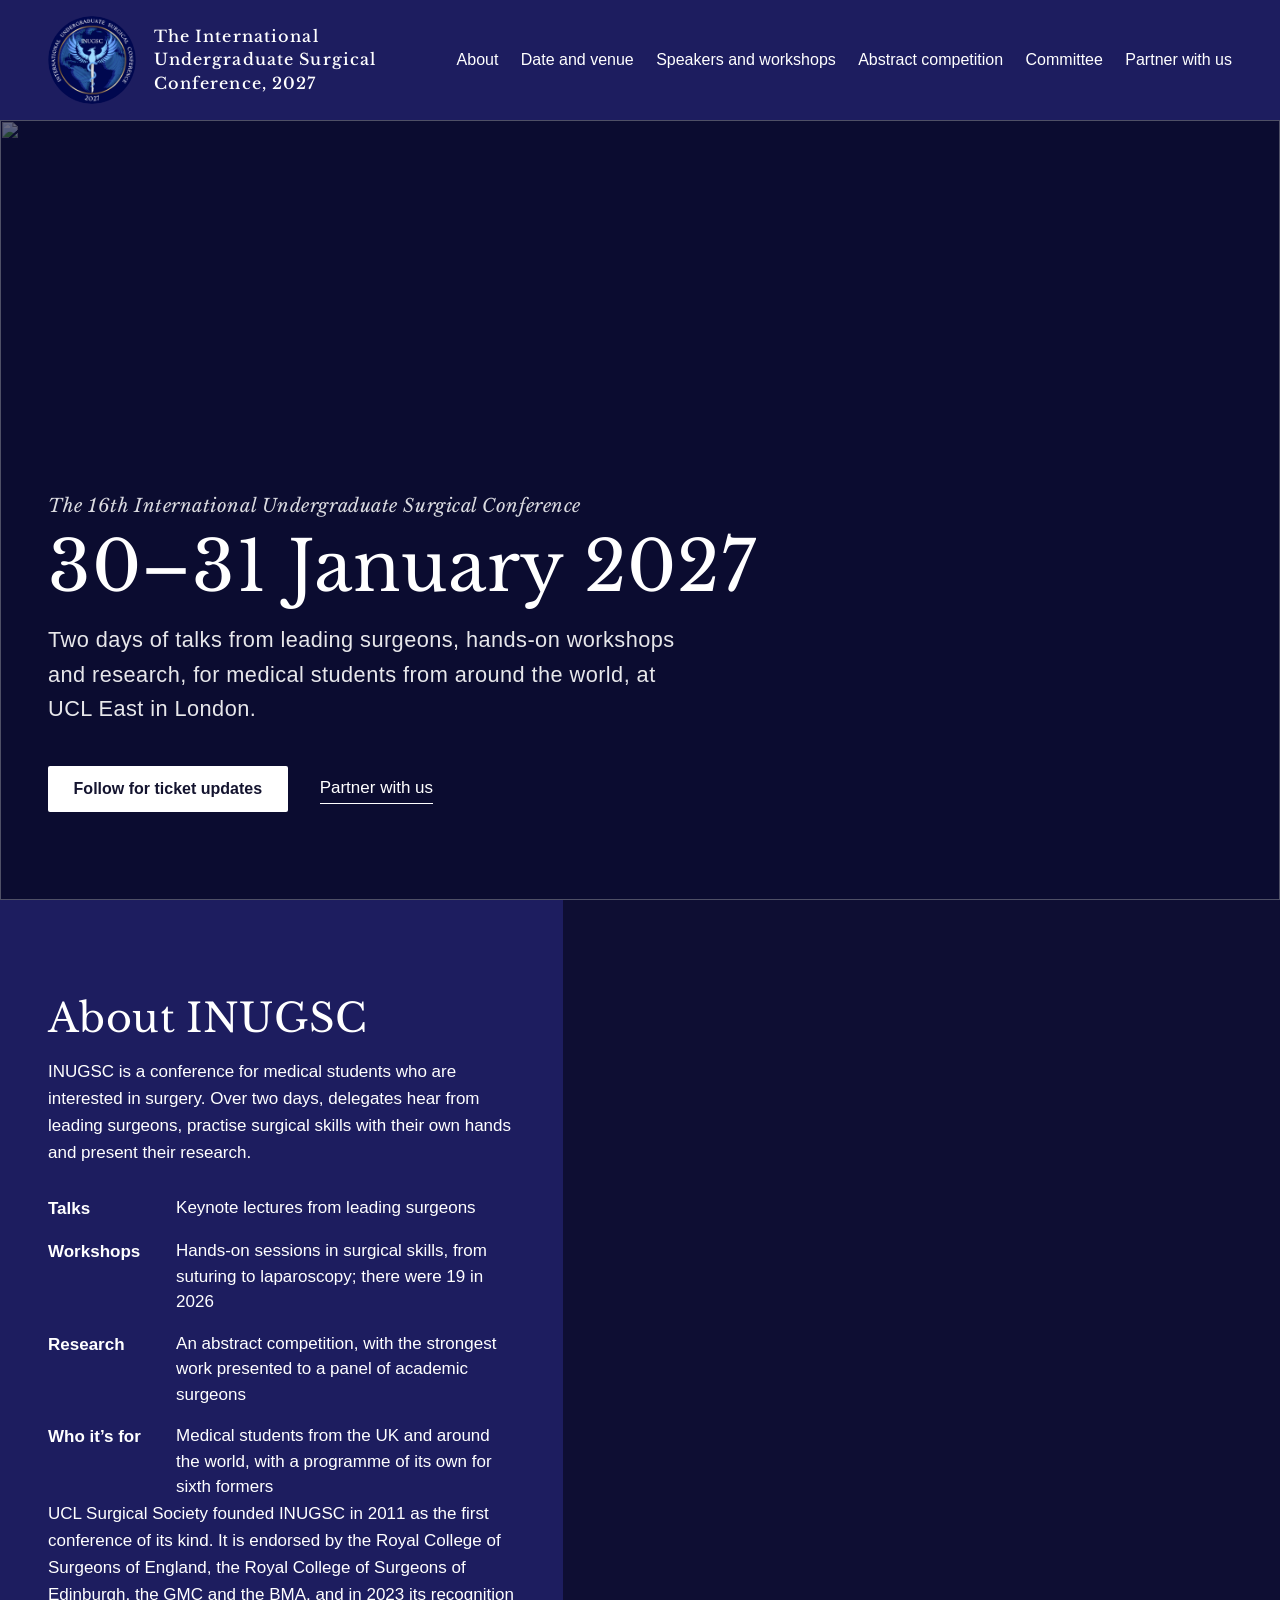
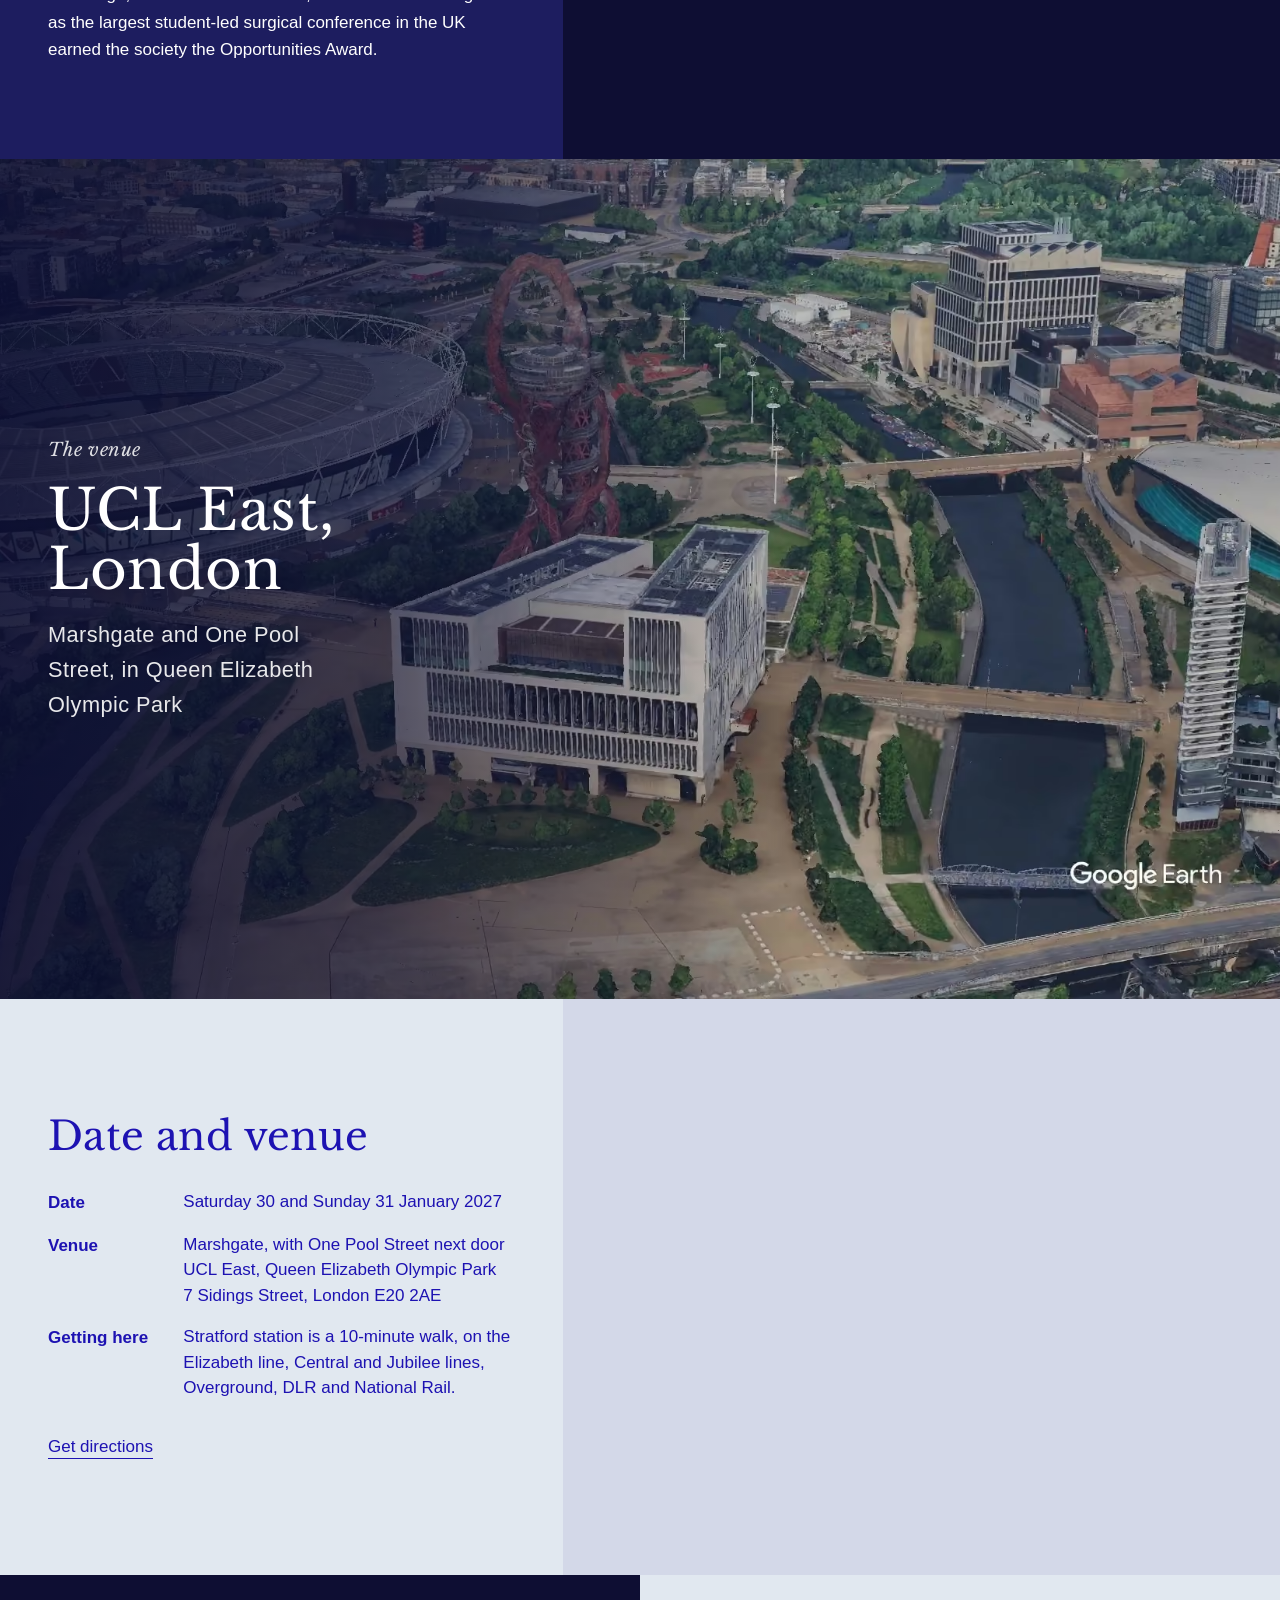
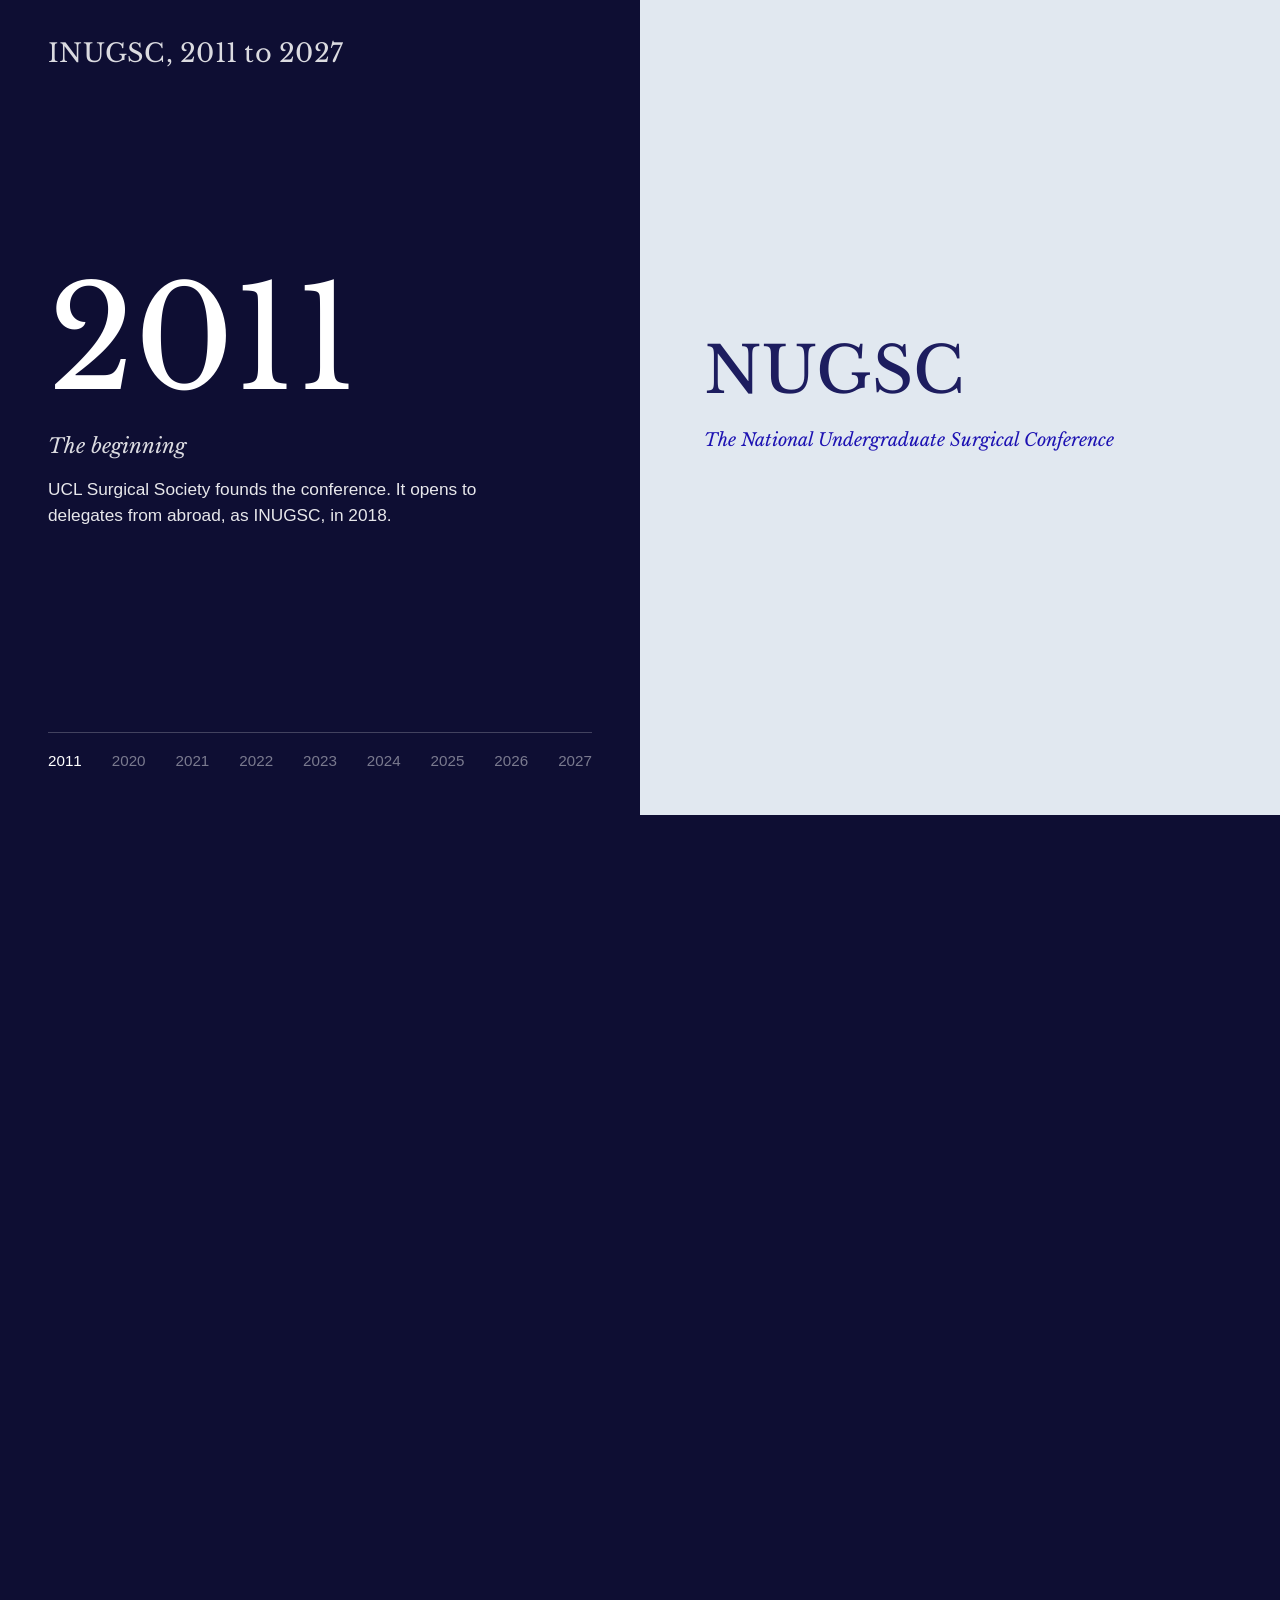
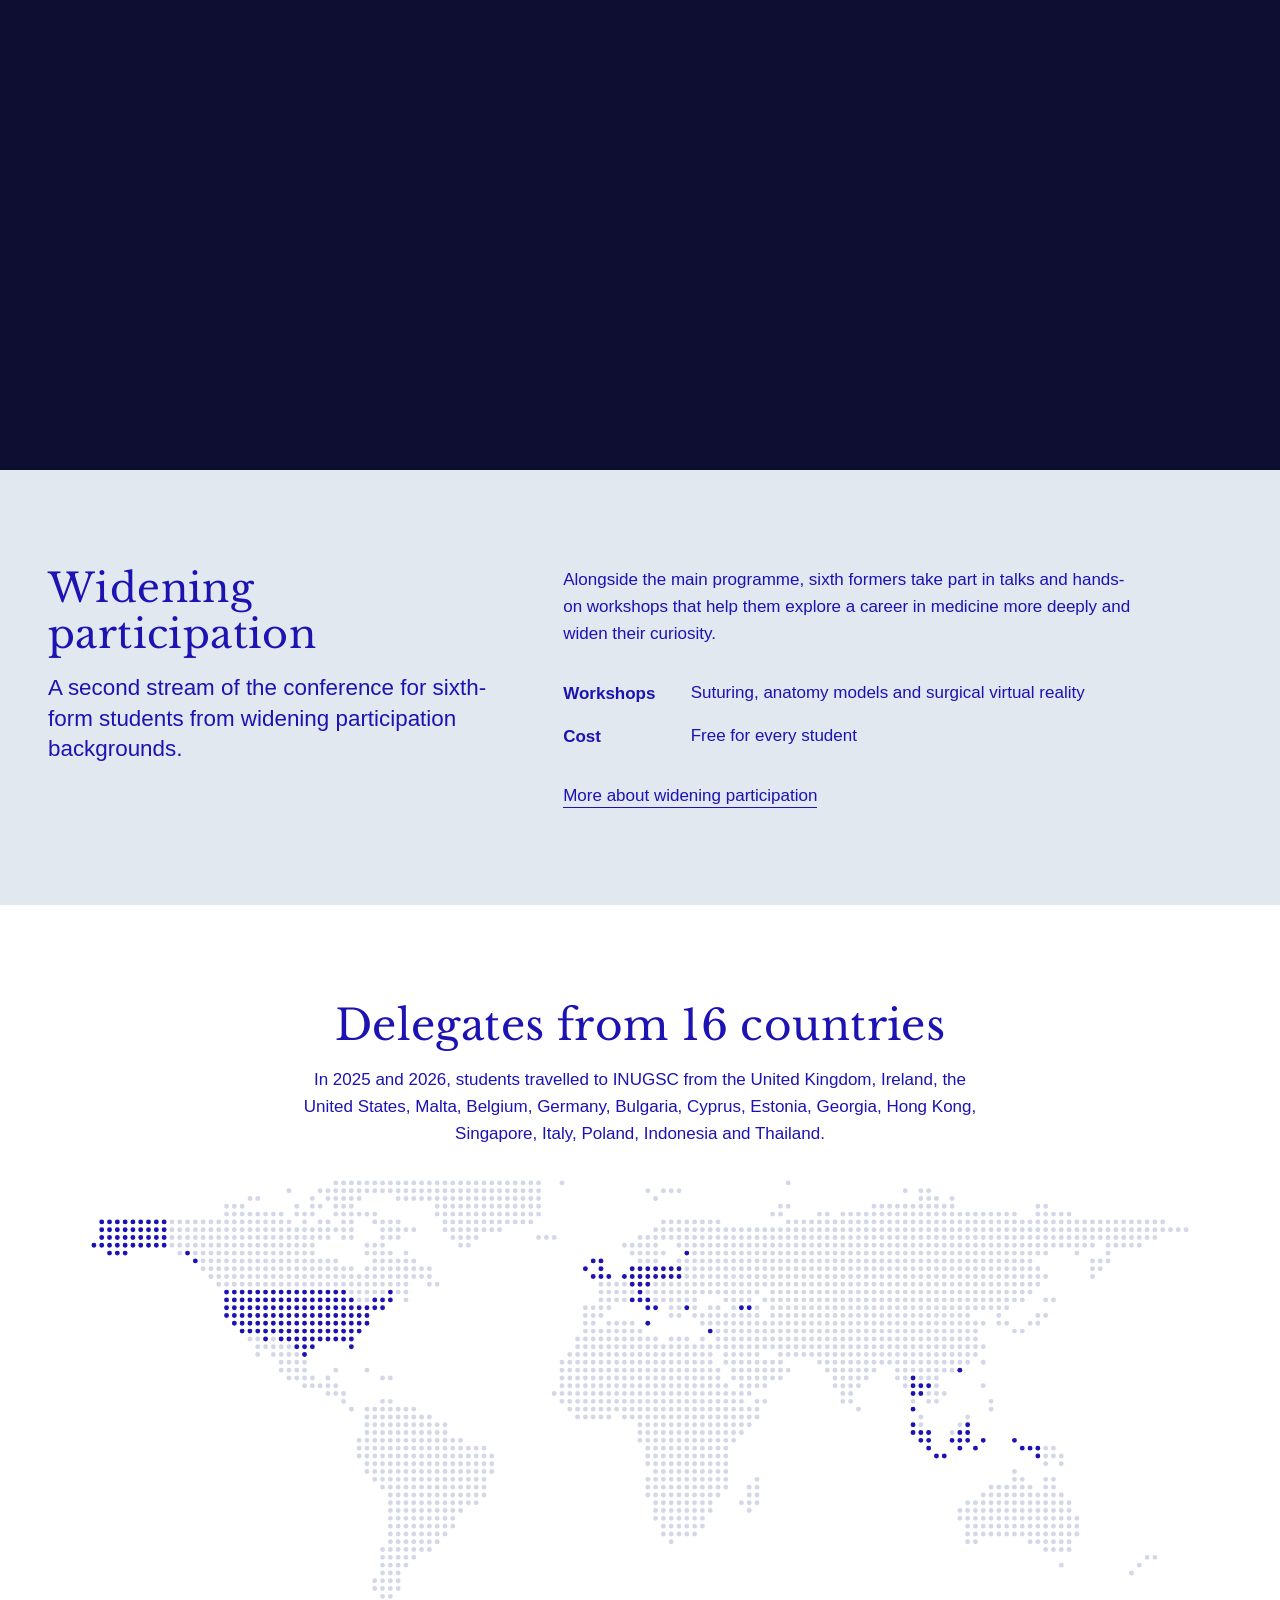
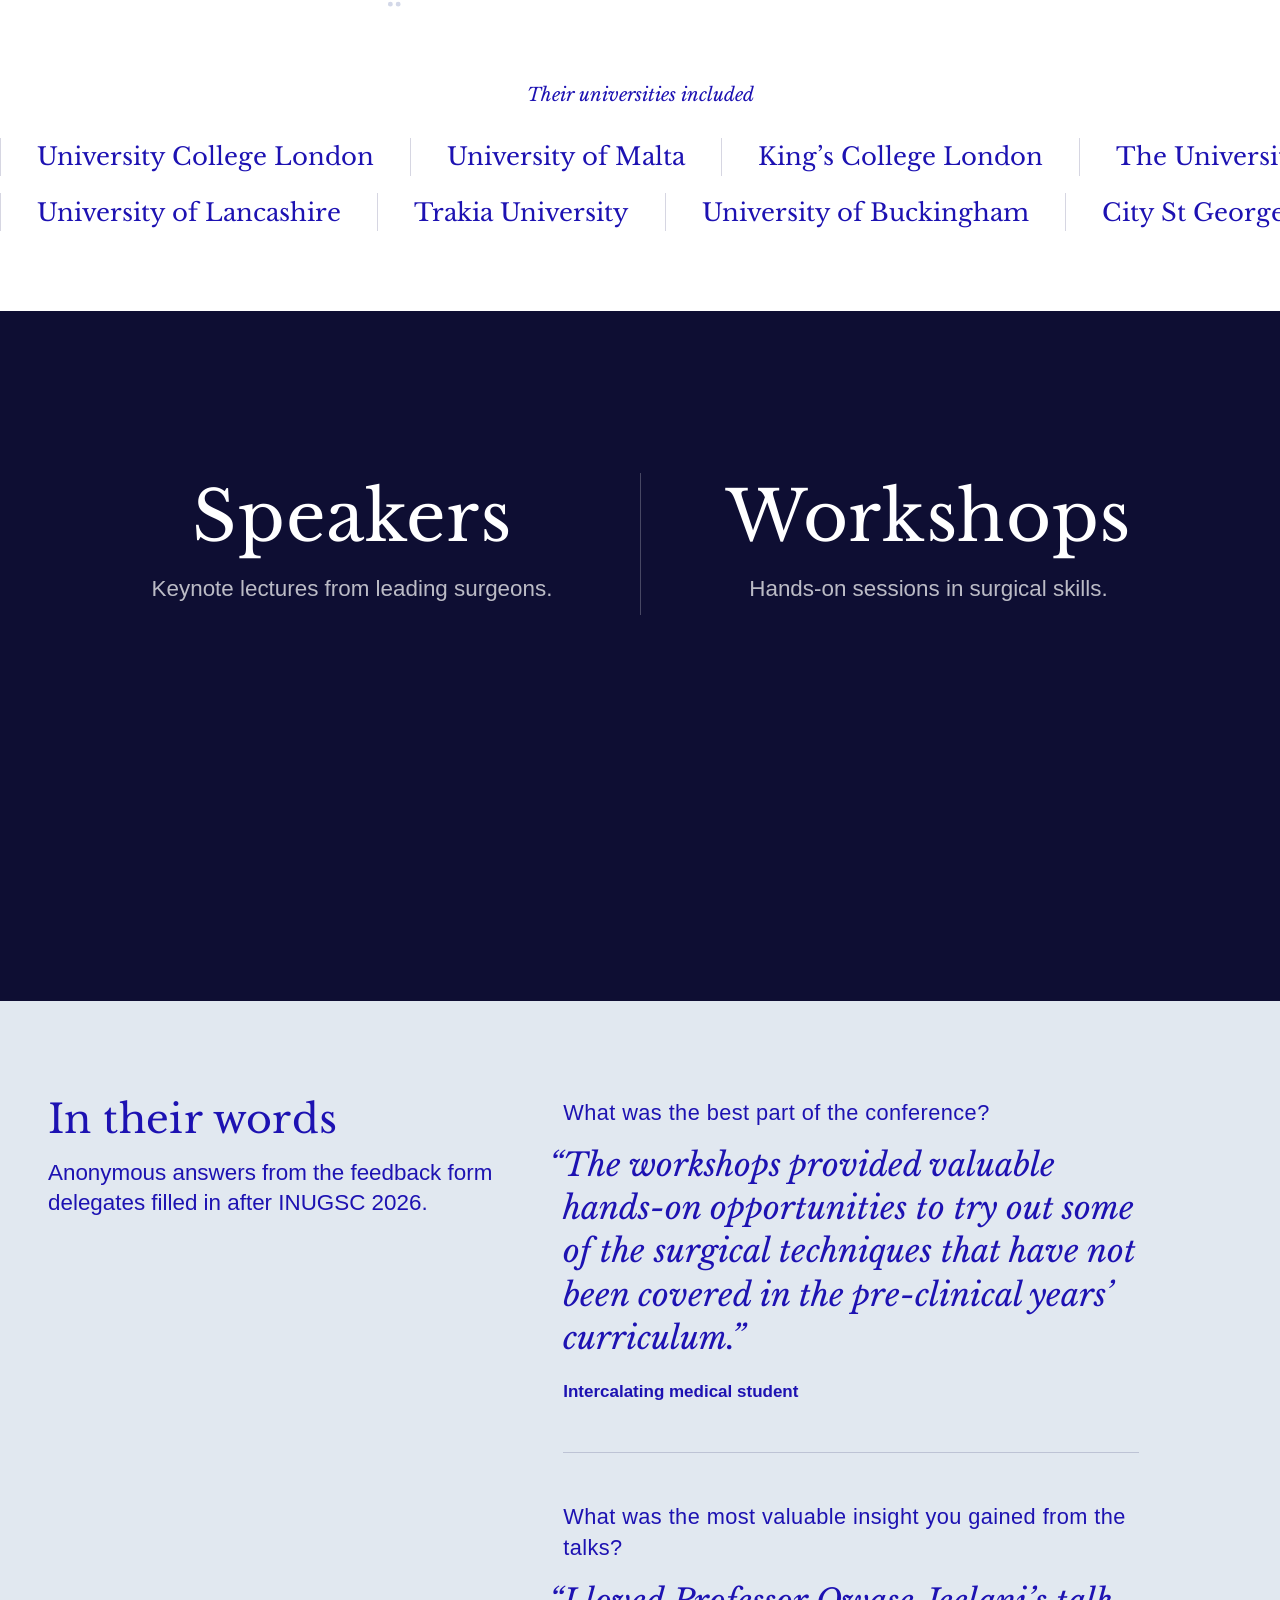
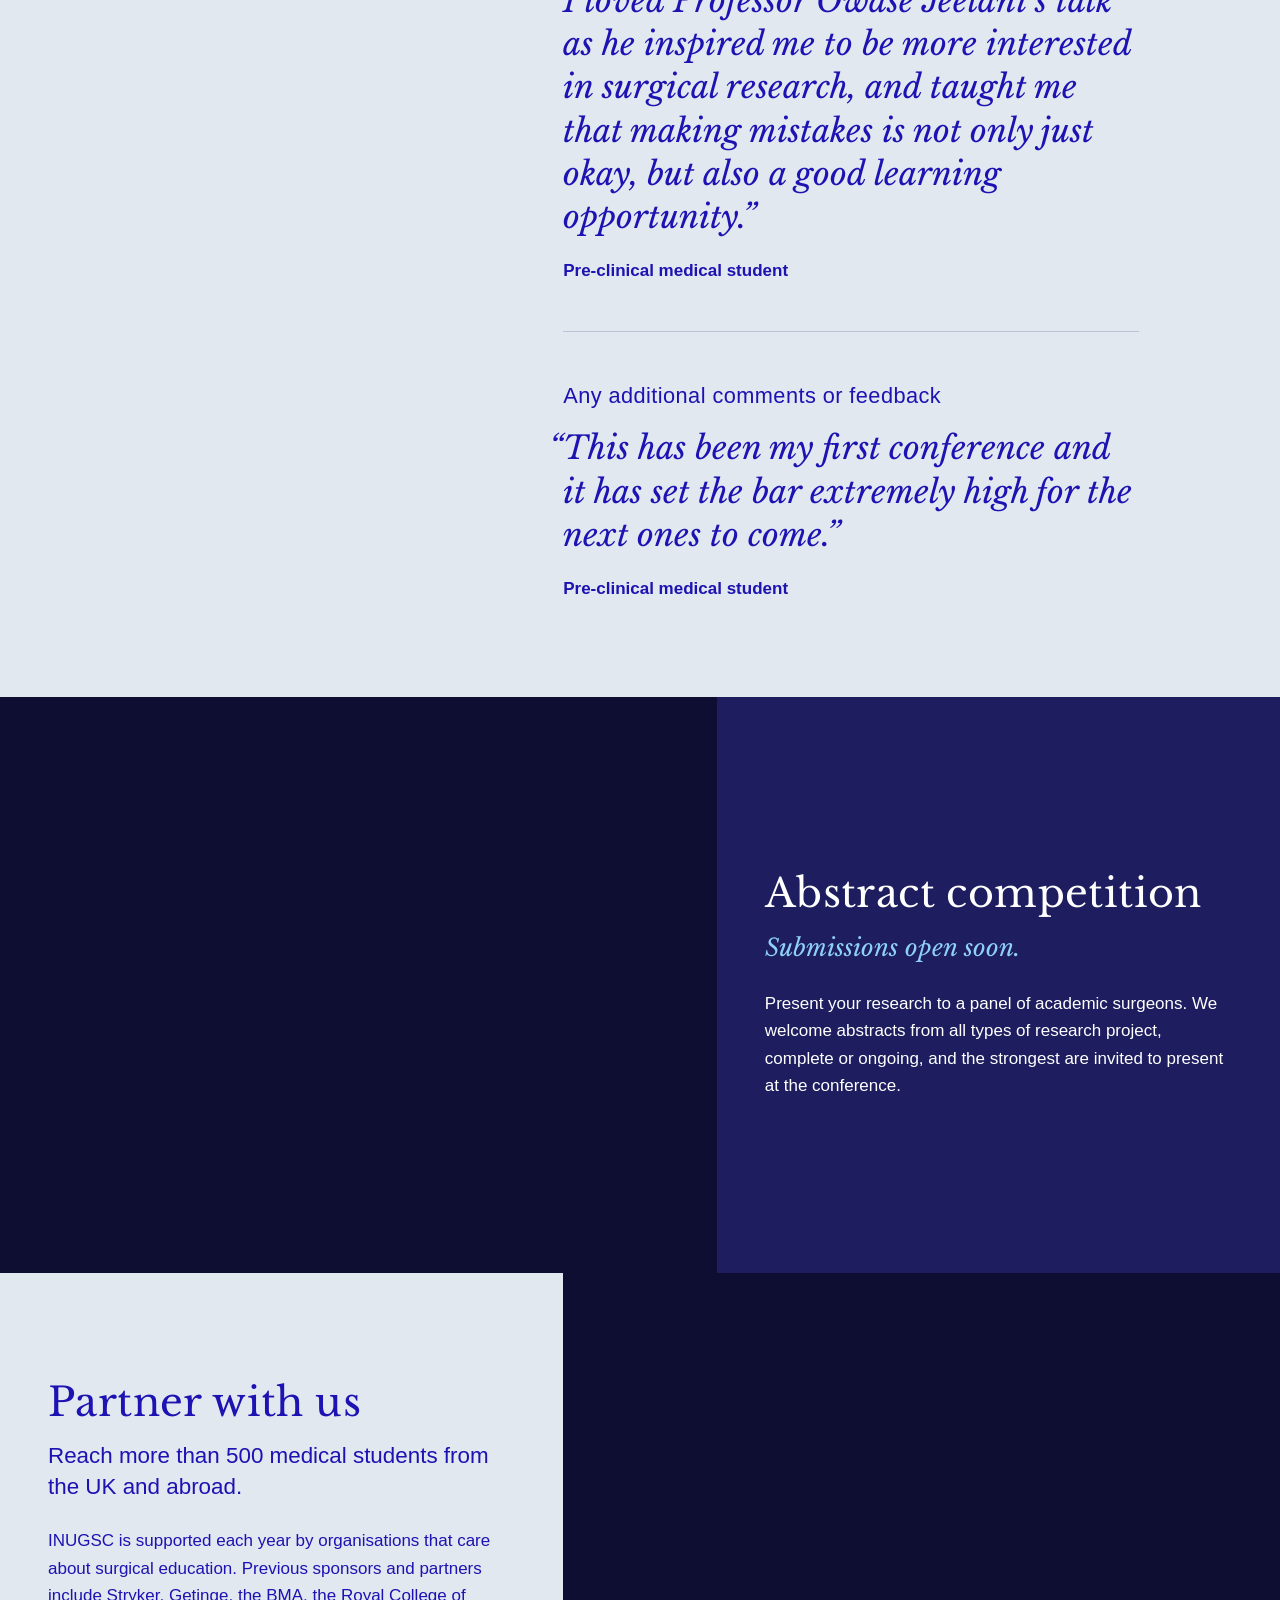
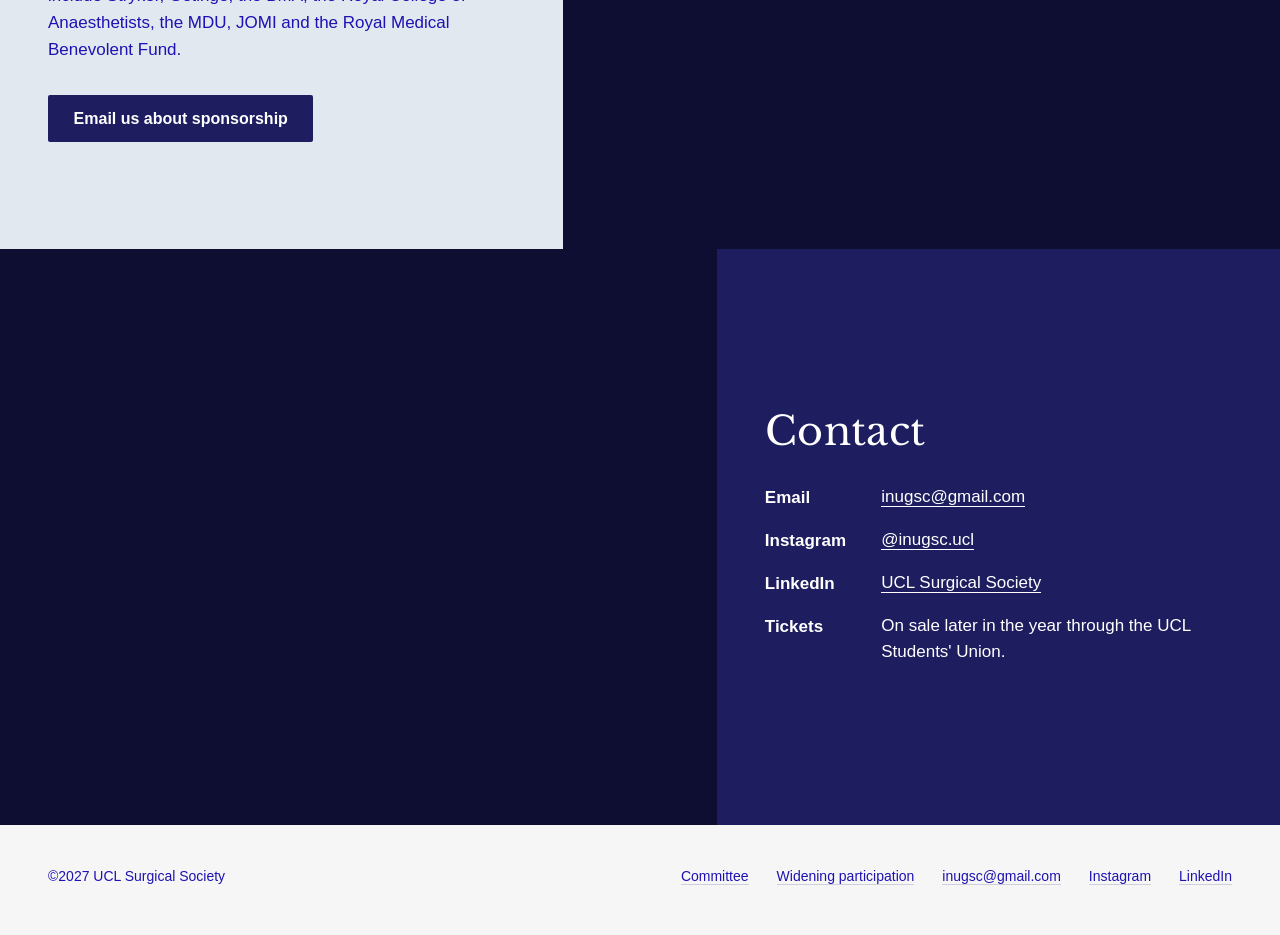
==== commit 83c6ffe6: "Story: tidy the 2027 committee mosaic The portraits are now cropped to the same framing, with each f" ====
--- a/index.html
+++ b/index.html
@@ -14,7 +14,7 @@
         <meta property="og:image" content="https://inugsc.org/img/og_inugsc_2027.jpg" />
         <meta name="twitter:card" content="summary_large_image" />
         <link rel="preload" href="/font/LibreBaskerville-latin-400-normal.woff2" as="font" type="font/woff2" crossorigin />
-        <link rel="stylesheet" href="/site.css?v=74c0daf6" />
+        <link rel="stylesheet" href="/site.css?v=7fad7e4e" />
     </head>
     <body>
         <a class="skip_link" href="#main">Skip to content</a>
@@ -223,31 +223,29 @@
                             <figcaption>Workshop, INUGSC 2026</figcaption>
                         </figure>
                         <figure class="story_panel story_panel_mosaic">
-                            <div class="story_mosaic">
-                                <img class="story_mosaic_seal" src="/img/INUGSC_2027_logo.png" alt="INUGSC 2027 seal" width="400" height="400" loading="lazy" />
-                                <img src="/img/people/laith-ali.jpg" alt="Laith Ali" width="800" height="800" loading="lazy" />
-                                <img src="/img/people/abigail-clegg.jpg" alt="Abigail Clegg" width="800" height="800" loading="lazy" />
-                                <img src="/img/people/kayu-ng.jpg" alt="Kayu Ng" width="800" height="800" loading="lazy" />
-                                <img src="/img/people/sanjana-kamineni.jpg" alt="Sanjana Kamineni" width="800" height="800" loading="lazy" />
-                                <img src="/img/people/ramsundar-athi.jpg" alt="Ramsundar Athi" width="800" height="800" loading="lazy" />
-                                <img src="/img/people/samir-rahman.jpg" alt="Samir Rahman" width="800" height="800" loading="lazy" />
-                                <img src="/img/people/shreya-srinivas.jpg" alt="Shreya Srinivas" width="800" height="800" loading="lazy" />
-                                <img src="/img/people/winston-tai.jpg" alt="Winston Tai" width="800" height="800" loading="lazy" />
-                                <img src="/img/people/joseph-varghese.jpg" alt="Joseph Varghese" width="800" height="800" loading="lazy" />
-                                <img src="/img/people/lavdhi-jain.jpg" alt="Lavdhi Jain" width="800" height="800" loading="lazy" />
-                                <img src="/img/people/charvi-varampati.jpg" alt="Charvi Varampati" width="800" height="800" loading="lazy" />
-                                <img src="/img/people/jaffar-al-ajeeli.jpg" alt="Jaffar Al-Ajeeli" width="800" height="800" loading="lazy" />
-                                <img src="/img/people/emilie-harper.jpg" alt="Emilie Harper" width="800" height="800" loading="lazy" />
-                                <img src="/img/people/jerome-sturridge.jpg" alt="Jerome Sturridge" width="800" height="800" loading="lazy" />
-                                <img src="/img/people/daniel-cheng.jpg" alt="Daniel Cheng" width="800" height="800" loading="lazy" />
-                                <img src="/img/people/sayem-shezad.jpg" alt="Sayem Shezad" width="800" height="800" loading="lazy" />
-                                <img src="/img/people/lara-turan.jpg" alt="Lara Turan" width="800" height="800" loading="lazy" />
-                                <img src="/img/people/maaria-abedi.jpg" alt="Maaria Abedi" width="800" height="800" loading="lazy" />
-                                <img src="/img/people/gayatri-vengala.jpg" alt="Gayatri Vengala" width="800" height="800" loading="lazy" />
-                                <img src="/img/people/bansi-patel.jpg" alt="Bansi Patel" width="800" height="800" loading="lazy" />
-                                <img src="/img/people/arya-easwaran.jpg" alt="Arya Easwaran" width="800" height="800" loading="lazy" />
-                            </div>
                             <figcaption>The INUGSC 2027 committee</figcaption>
+                            <img class="story_mosaic_seal" src="/img/INUGSC_2027_logo.png" alt="INUGSC 2027 seal" width="400" height="400" loading="lazy" />
+                            <img src="/img/story/committee/laith-ali.avif" alt="Laith Ali" width="480" height="480" loading="lazy" />
+                            <img src="/img/story/committee/abigail-clegg.avif" alt="Abigail Clegg" width="480" height="480" loading="lazy" />
+                            <img src="/img/story/committee/kayu-ng.avif" alt="Kayu Ng" width="480" height="480" loading="lazy" />
+                            <img src="/img/story/committee/sanjana-kamineni.avif" alt="Sanjana Kamineni" width="480" height="480" loading="lazy" />
+                            <img src="/img/story/committee/ramsundar-athi.avif" alt="Ramsundar Athi" width="480" height="480" loading="lazy" />
+                            <img src="/img/story/committee/samir-rahman.avif" alt="Samir Rahman" width="480" height="480" loading="lazy" />
+                            <img src="/img/story/committee/shreya-srinivas.avif" alt="Shreya Srinivas" width="480" height="480" loading="lazy" />
+                            <img src="/img/story/committee/winston-tai.avif" alt="Winston Tai" width="480" height="480" loading="lazy" />
+                            <img src="/img/story/committee/joseph-varghese.avif" alt="Joseph Varghese" width="480" height="480" loading="lazy" />
+                            <img src="/img/story/committee/lavdhi-jain.avif" alt="Lavdhi Jain" width="480" height="480" loading="lazy" />
+                            <img src="/img/story/committee/charvi-varampati.avif" alt="Charvi Varampati" width="480" height="480" loading="lazy" />
+                            <img src="/img/story/committee/jaffar-al-ajeeli.avif" alt="Jaffar Al-Ajeeli" width="480" height="480" loading="lazy" />
+                            <img src="/img/story/committee/emilie-harper.avif" alt="Emilie Harper" width="480" height="480" loading="lazy" />
+                            <img src="/img/story/committee/jerome-sturridge.avif" alt="Jerome Sturridge" width="480" height="480" loading="lazy" />
+                            <img src="/img/story/committee/daniel-cheng.avif" alt="Daniel Cheng" width="480" height="480" loading="lazy" />
+                            <img src="/img/story/committee/sayem-shezad.avif" alt="Sayem Shezad" width="480" height="480" loading="lazy" />
+                            <img src="/img/story/committee/lara-turan.avif" alt="Lara Turan" width="480" height="480" loading="lazy" />
+                            <img src="/img/story/committee/maaria-abedi.avif" alt="Maaria Abedi" width="480" height="480" loading="lazy" />
+                            <img src="/img/story/committee/gayatri-vengala.avif" alt="Gayatri Vengala" width="480" height="480" loading="lazy" />
+                            <img src="/img/story/committee/bansi-patel.avif" alt="Bansi Patel" width="480" height="480" loading="lazy" />
+                            <img src="/img/story/committee/arya-easwaran.avif" alt="Arya Easwaran" width="480" height="480" loading="lazy" />
                         </figure>
                     </div>
                 </div>
--- a/site.css
+++ b/site.css
@@ -2018,29 +2018,49 @@
     clip-path: circle(48.5%);
 }
 
-/* 2027: the committee who are organising it */
-.story_mosaic {
-    position: absolute;
-    inset: 0;
+/* 2027: the committee who are organising it, in a grid around a square holding the seal and
+   the caption. The seams are a solid colour, so the panel underneath never shows through. */
+.story_on .story_panel_mosaic {
     display: grid;
-    grid-template-columns: repeat(5, 1fr);
-    grid-template-rows: repeat(5, 1fr);
+    grid-template-columns: repeat(5, minmax(0, 1fr));
+    grid-template-rows: repeat(5, minmax(0, 1fr));
     gap: 2px;
-}
-
-.story_mosaic img {
+    background: var(--deep-navy);
+}
+
+/* Every portrait is cropped with the face the same size and its centre here
+   (src/story/committee_crops.py), so the faces line up in tiles of any shape */
+.story_panel_mosaic img {
     width: 100%;
     height: 100%;
     min-height: 0;
     object-fit: cover;
-}
-
-.story_mosaic .story_mosaic_seal {
+    object-position: 50% 42%;
+}
+
+.story_panel_mosaic .story_mosaic_seal,
+.story_panel_mosaic figcaption {
     grid-column: 1 / 3;
     grid-row: 1 / 3;
-    padding: 14%;
+}
+
+.story_panel_mosaic .story_mosaic_seal {
+    box-sizing: border-box;
+    padding: 13% 24% 25%;
     object-fit: contain;
-    background: var(--deep-navy);
+    background: var(--navy);
+}
+
+.story_panel_mosaic figcaption {
+    position: relative;
+    z-index: 1;
+    inset: auto;
+    align-self: end;
+    justify-self: center;
+    margin: 0 0.75rem 9%;
+    padding: 0;
+    text-align: center;
+    background: none;
 }
 
 .story_panels {
@@ -2088,6 +2108,28 @@
         left: 0.75rem;
         bottom: 0.75rem;
         font-size: 0.78rem;
+    }
+
+    /* The panel is a short strip here: the committee in three rows of seven, with the caption
+       in a band beneath them instead of the seal */
+    .story_on .story_panel_mosaic {
+        grid-template-columns: repeat(7, minmax(0, 1fr));
+        grid-template-rows: repeat(3, minmax(0, 1fr)) auto;
+    }
+
+    .story_panel_mosaic .story_mosaic_seal {
+        display: none;
+    }
+
+    .story_panel_mosaic figcaption {
+        inset: auto;
+        grid-column: 1 / -1;
+        grid-row: 4;
+        align-self: stretch;
+        justify-self: stretch;
+        margin: 0;
+        padding: 0.4rem 0.75rem;
+        text-align: left;
     }
 
     .story_on .story_text {
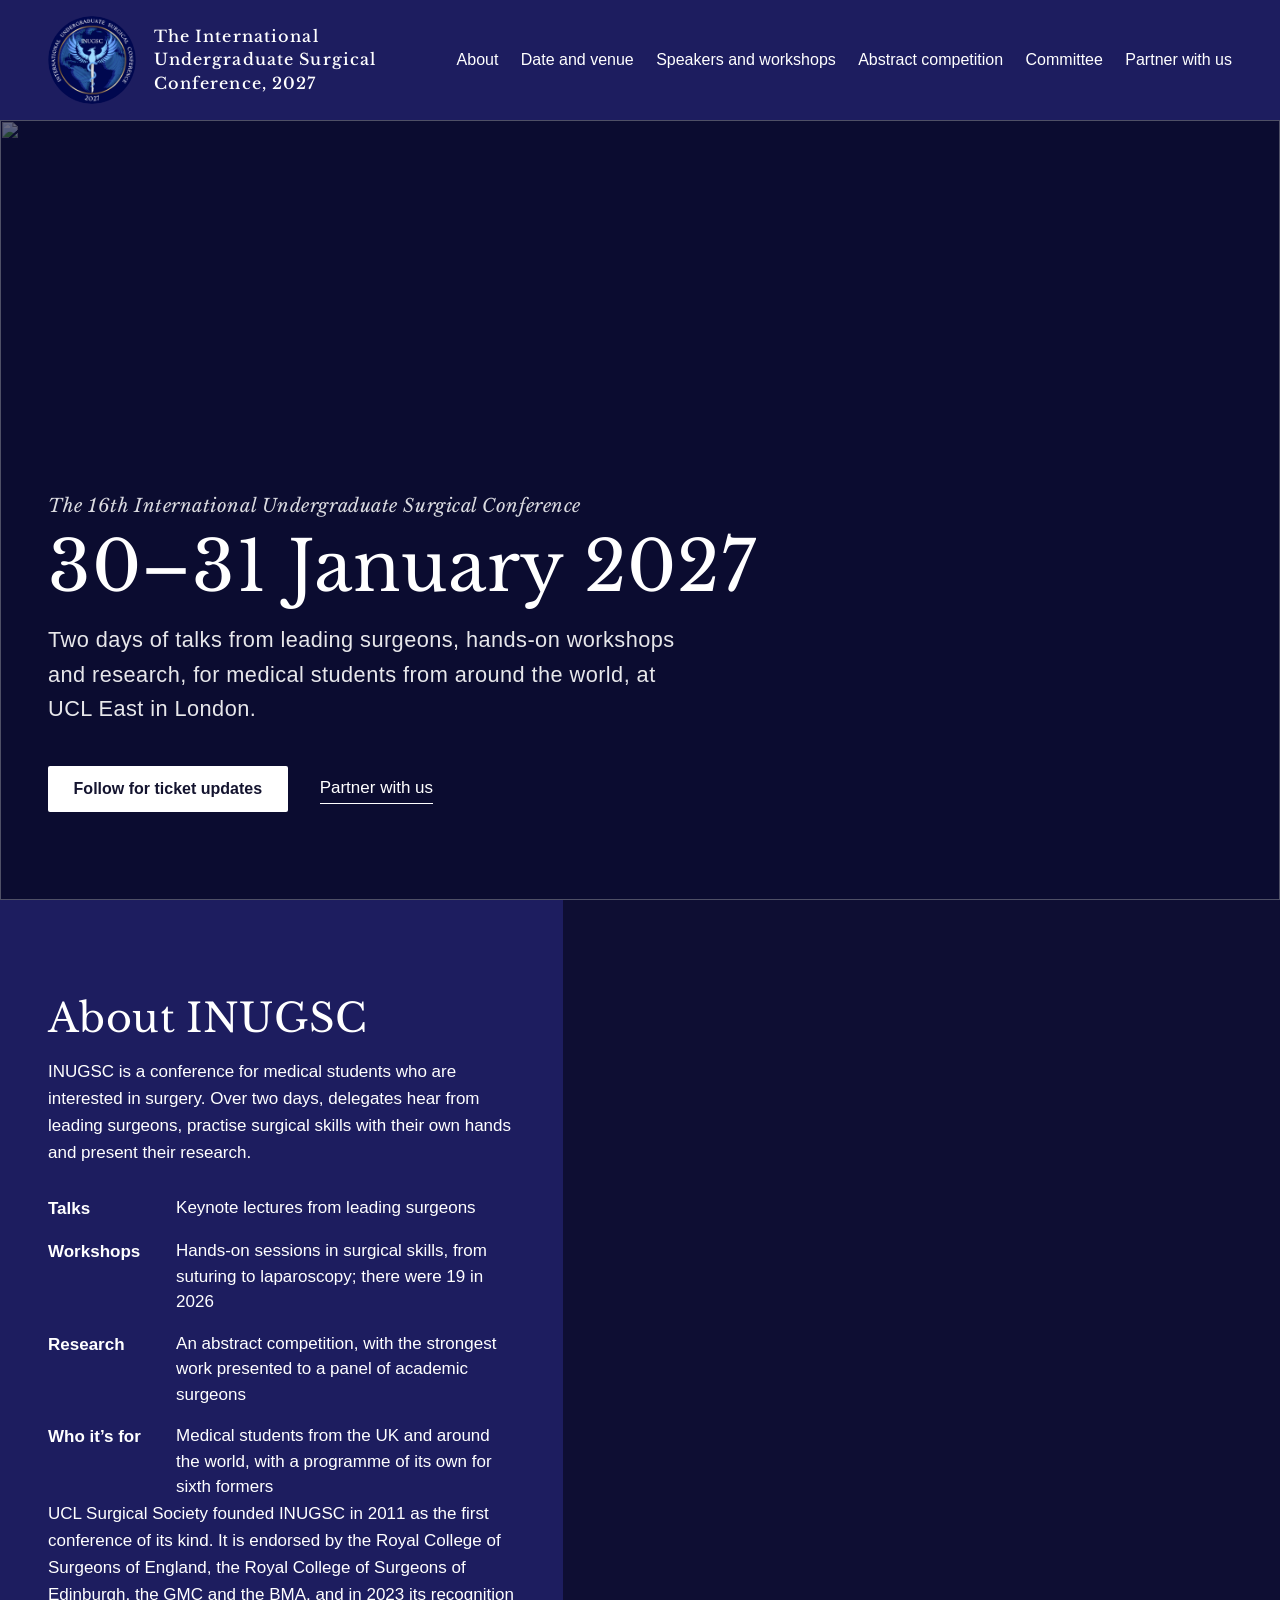
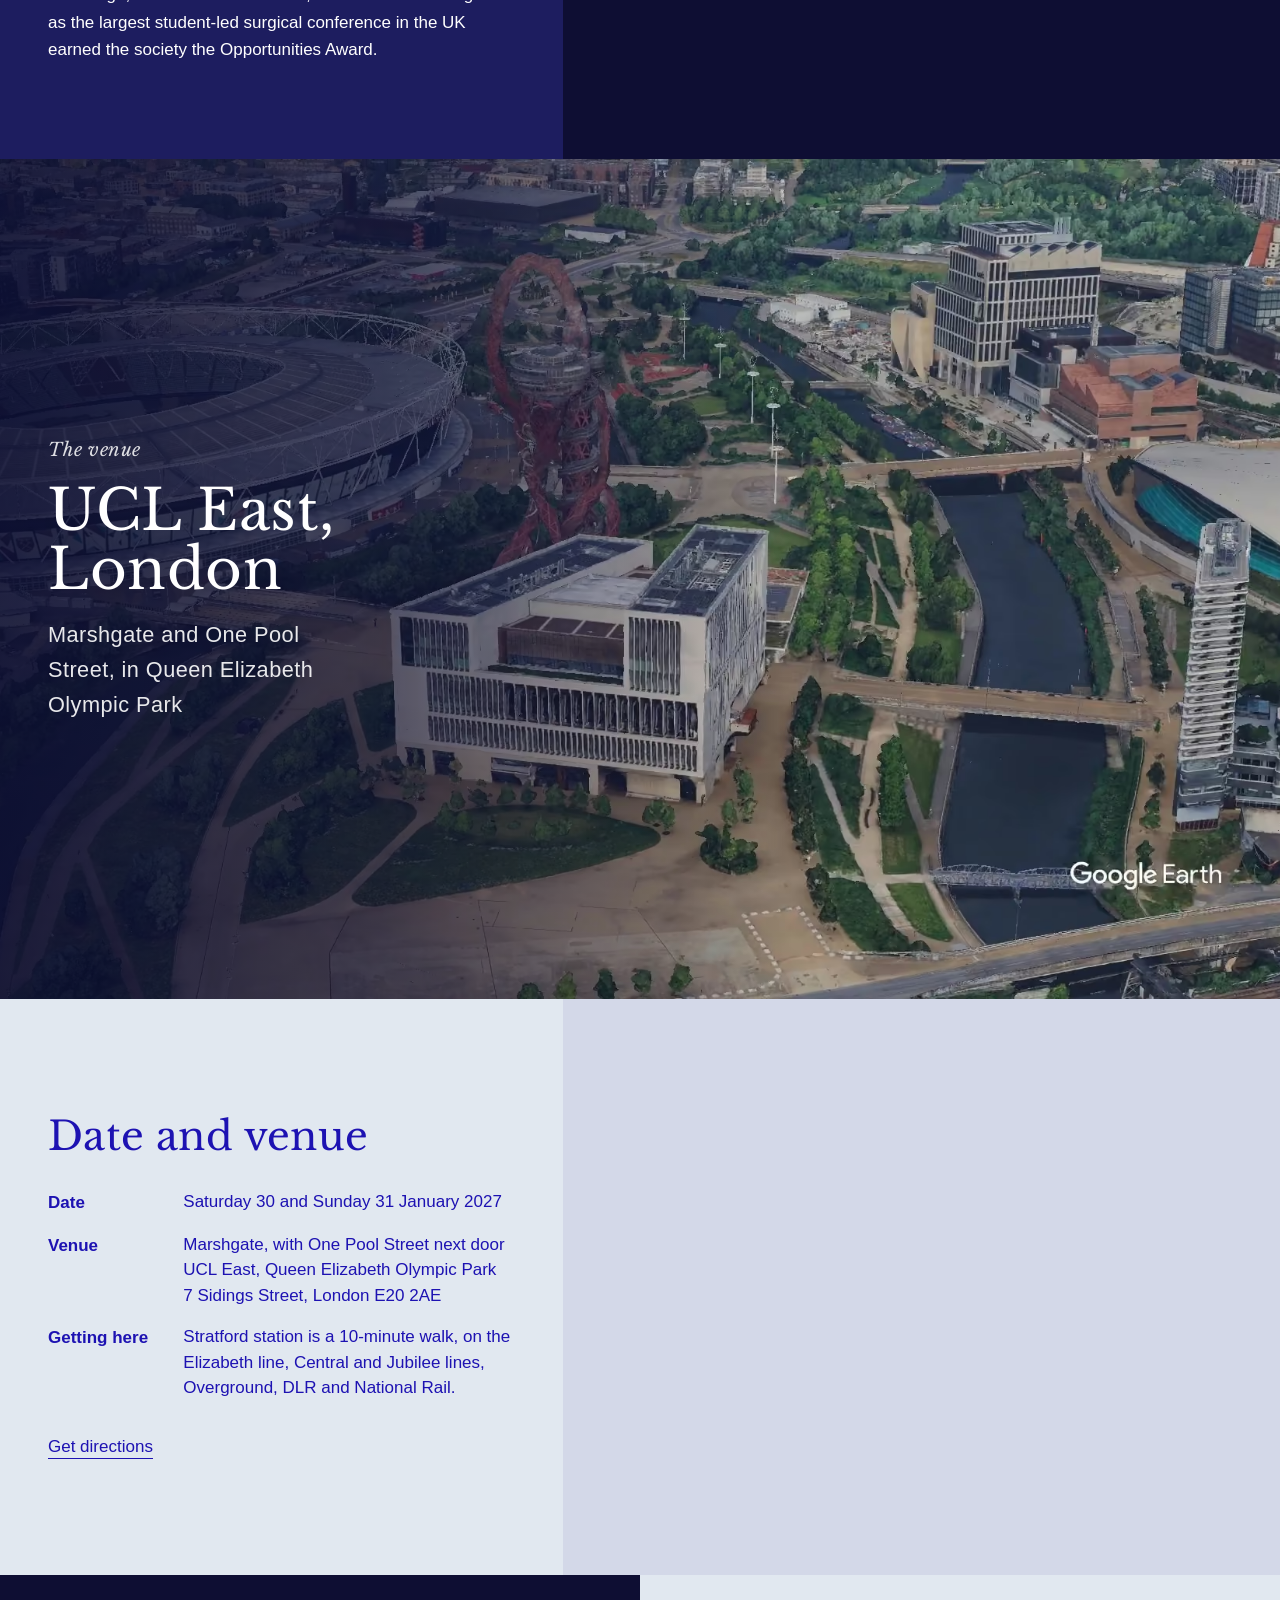
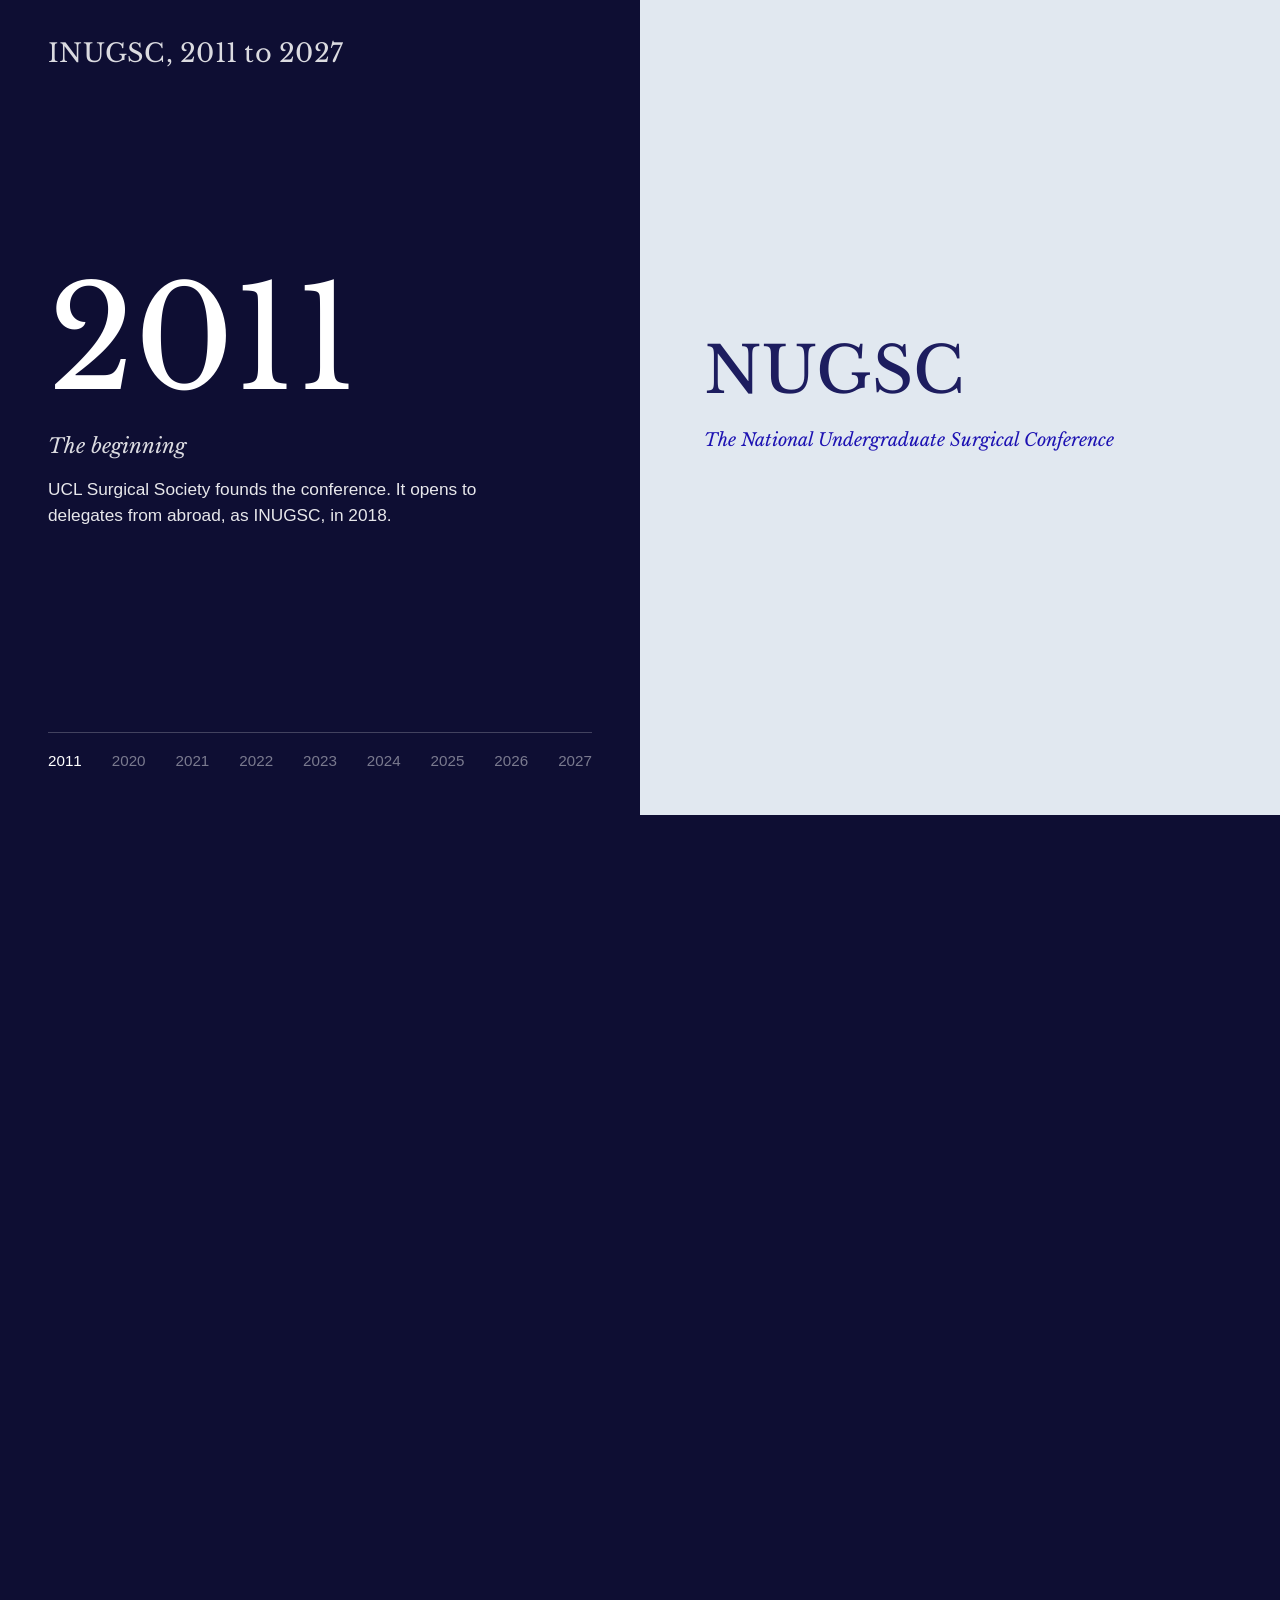
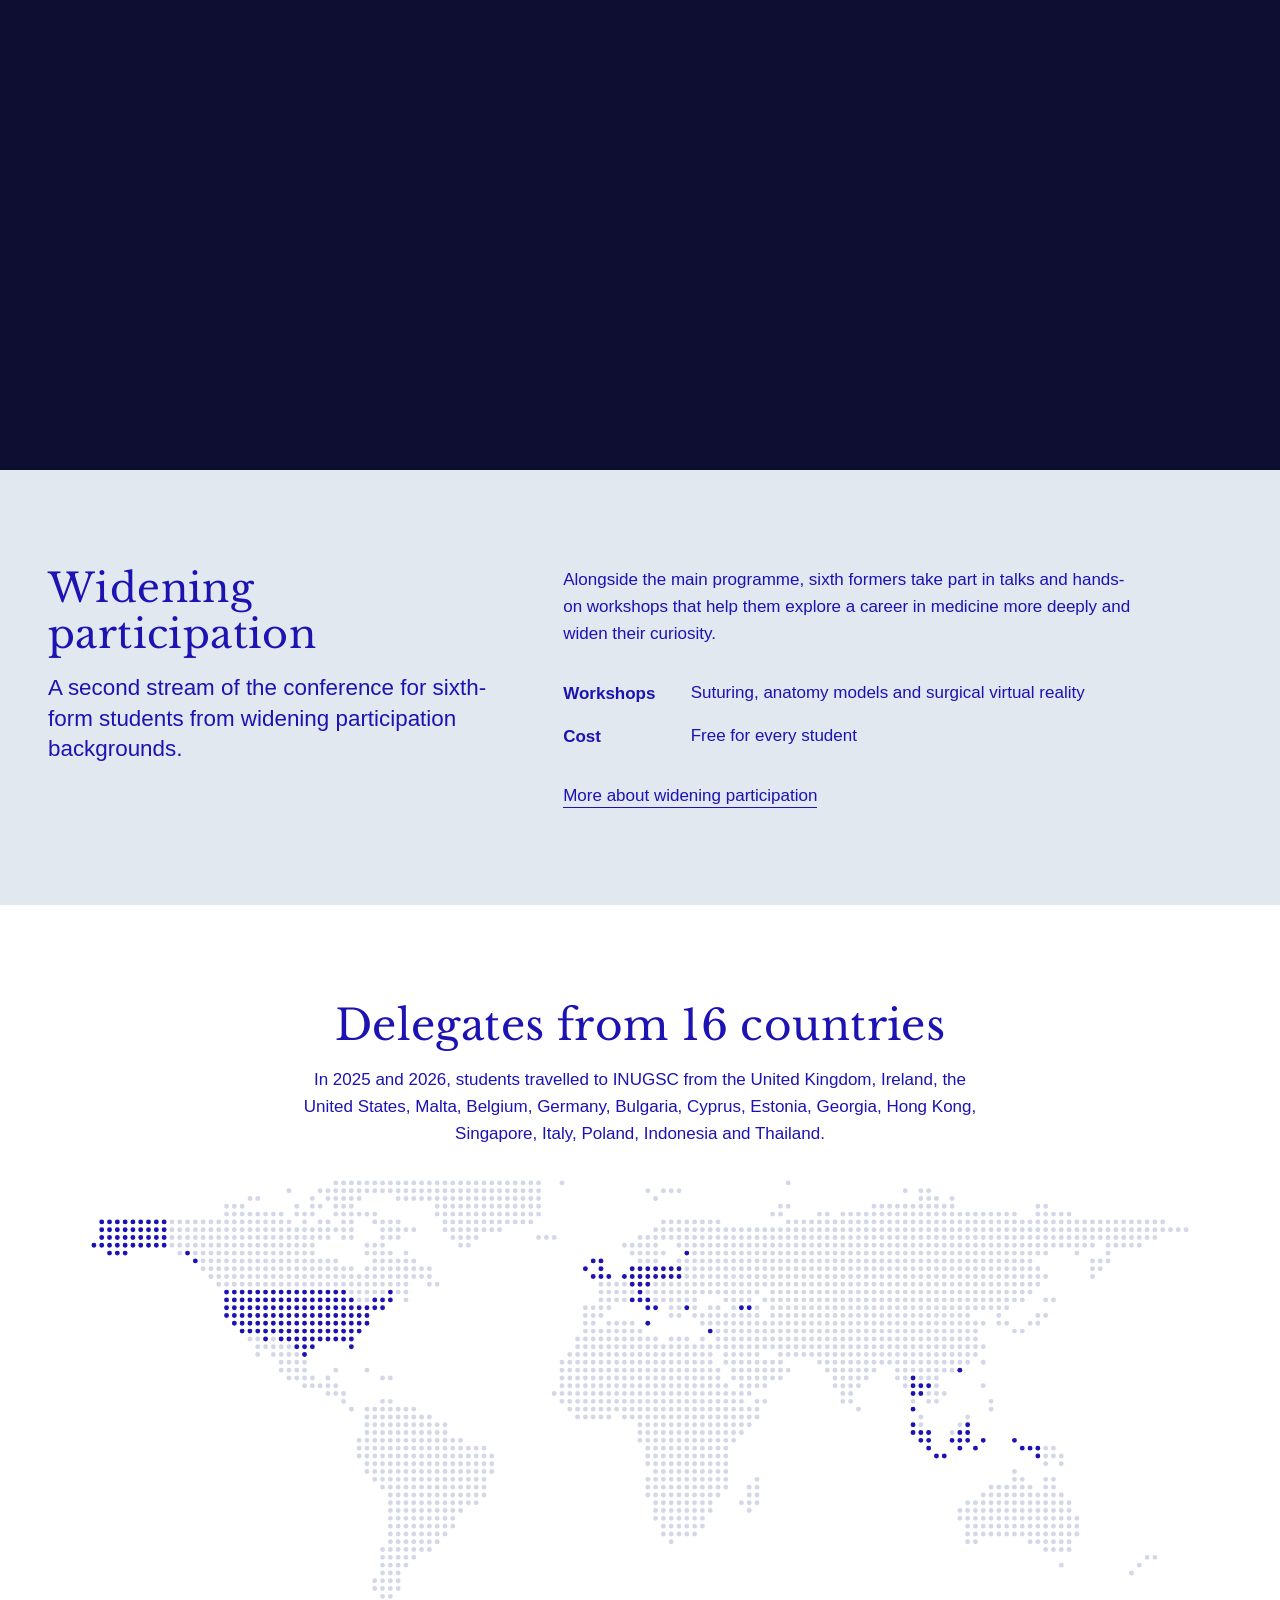
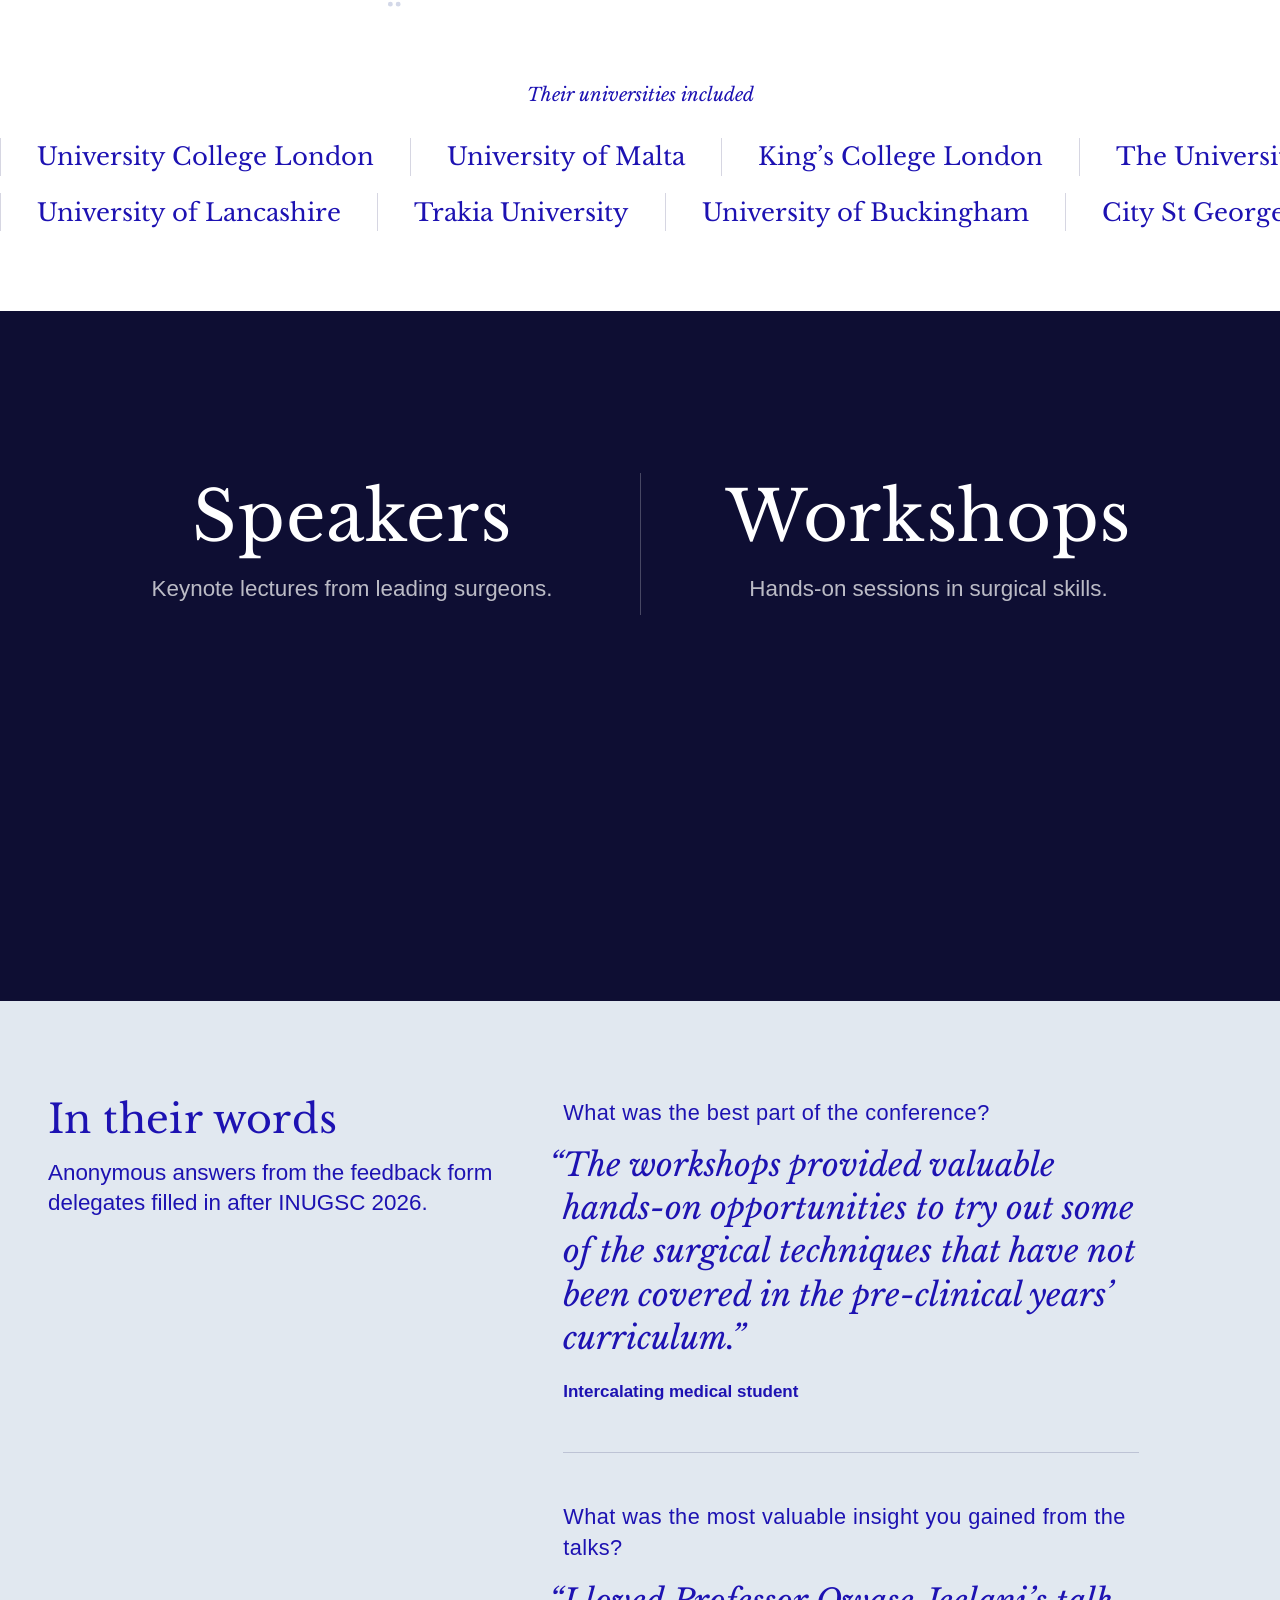
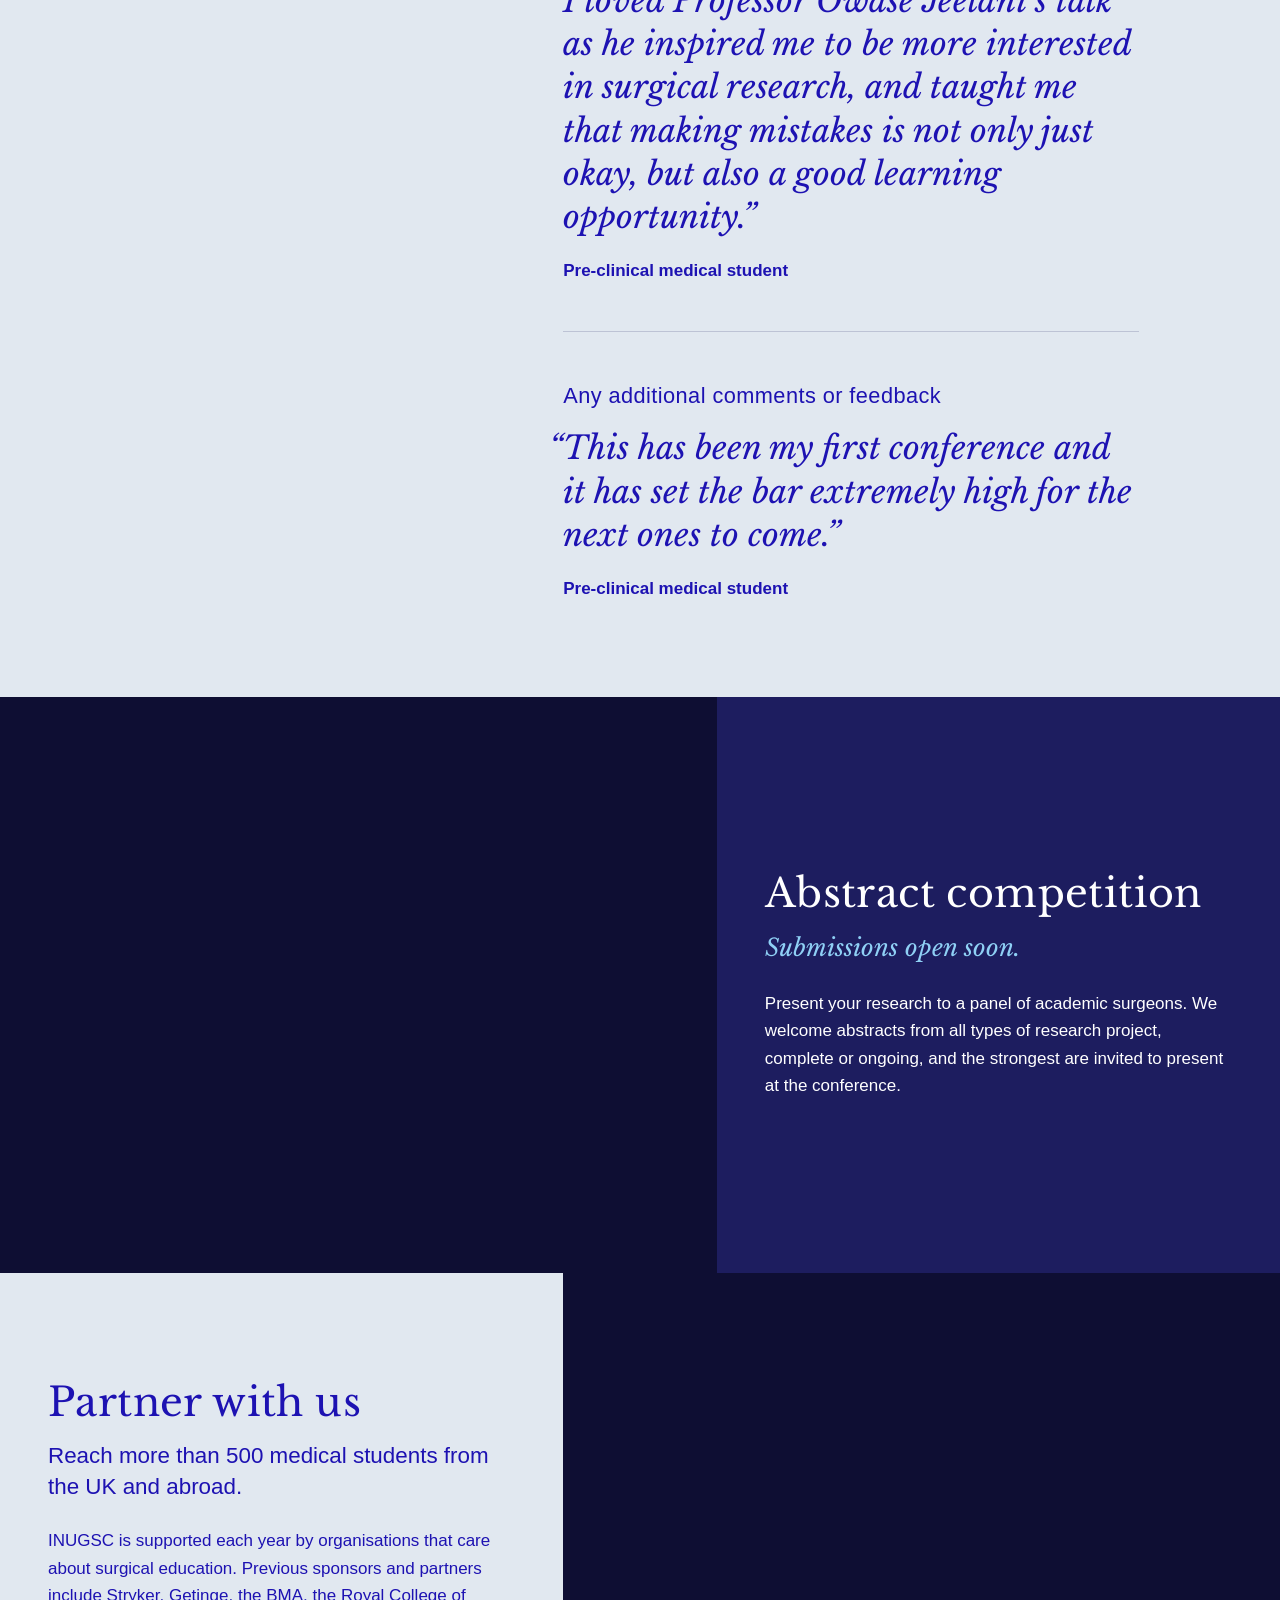
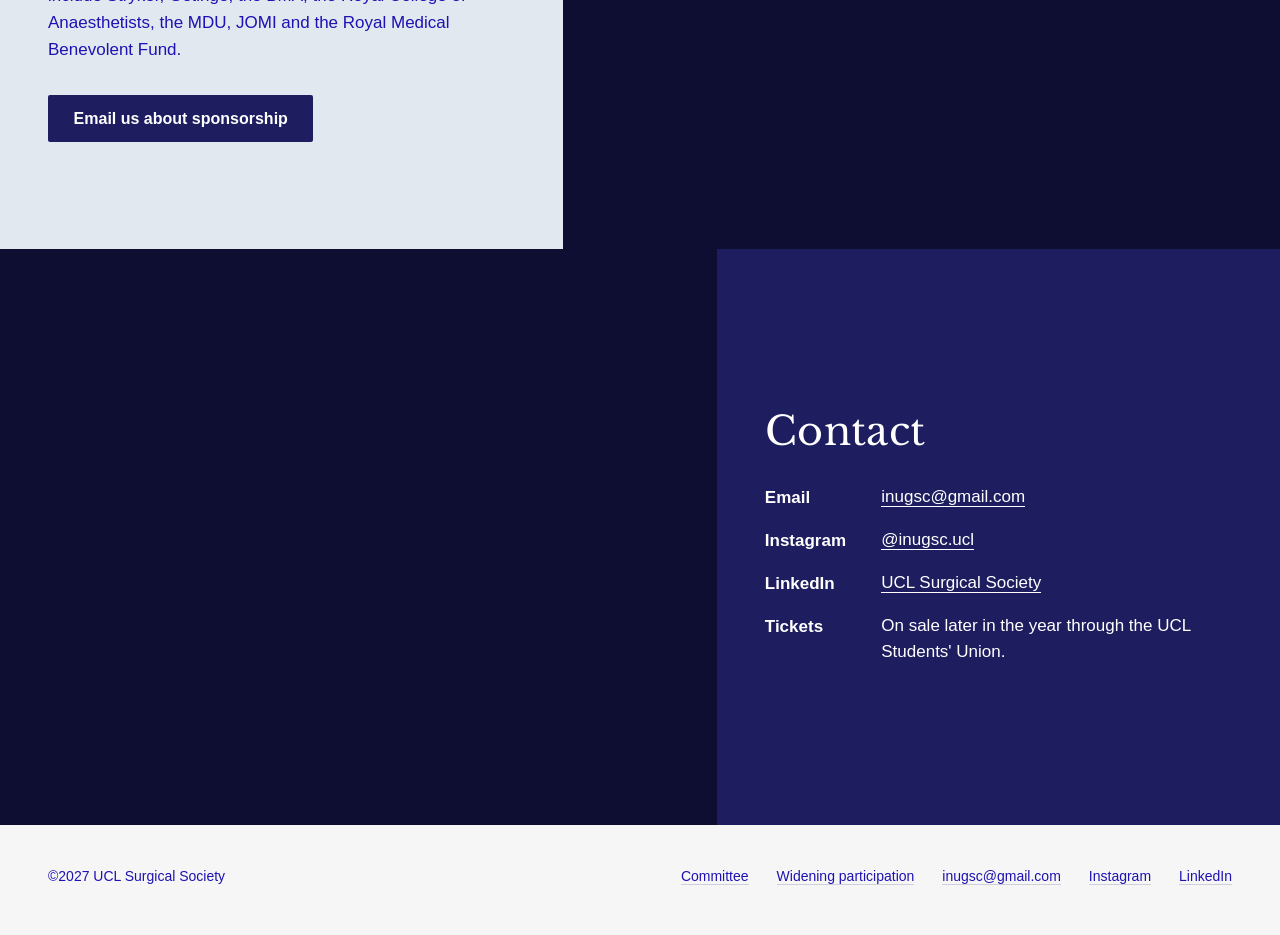
==== commit 3edae483: "Fly-in: hold the page while the flight plays A single flick on a phone, or a few turns of a wheel, c" ====
--- a/index.html
+++ b/index.html
@@ -14,7 +14,7 @@
         <meta property="og:image" content="https://inugsc.org/img/og_inugsc_2027.jpg" />
         <meta name="twitter:card" content="summary_large_image" />
         <link rel="preload" href="/font/LibreBaskerville-latin-400-normal.woff2" as="font" type="font/woff2" crossorigin />
-        <link rel="stylesheet" href="/site.css?v=7fad7e4e" />
+        <link rel="stylesheet" href="/site.css?v=c0488b78" />
     </head>
     <body>
         <a class="skip_link" href="#main">Skip to content</a>
@@ -450,6 +450,6 @@
         <script src="/story.js?v=6665402f"></script>
         <script src="/check_for_tickets.js?v=1309b276"></script>
         <script src="https://flackr.github.io/scroll-timeline/dist/scroll-timeline.js"></script>
-        <script src="/flyin.js?v=7a1293c6" defer></script>
+        <script src="/flyin.js?v=38d892d3" defer></script>
     </body>
 </html>
--- a/site.css
+++ b/site.css
@@ -630,6 +630,32 @@
 
 .flyin_label {
     transition: opacity 0.6s ease;
+}
+
+/* While the flight holds the page, a fling on a touch screen is stopped (see flyin.js) */
+@media (pointer: coarse) {
+    .flyin_hold {
+        overflow: hidden;
+    }
+}
+
+/* Shown if a visitor tries to scroll on while the flight holds the page */
+.flyin_hint {
+    position: absolute;
+    top: 1.4rem;
+    left: var(--gutter);
+    z-index: 2;
+    margin: 0;
+    color: #fff;
+    font-size: 0.9rem;
+    text-shadow: 0 0 2px rgba(0, 0, 0, 0.55), 0 1px 14px rgba(0, 0, 0, 0.6);
+    opacity: 0;
+    pointer-events: none;
+    transition: opacity 0.4s ease;
+}
+
+.flyin_hinted .flyin_hint {
+    opacity: 0.85;
 }
 
 .flyin_on .flyin_labels {
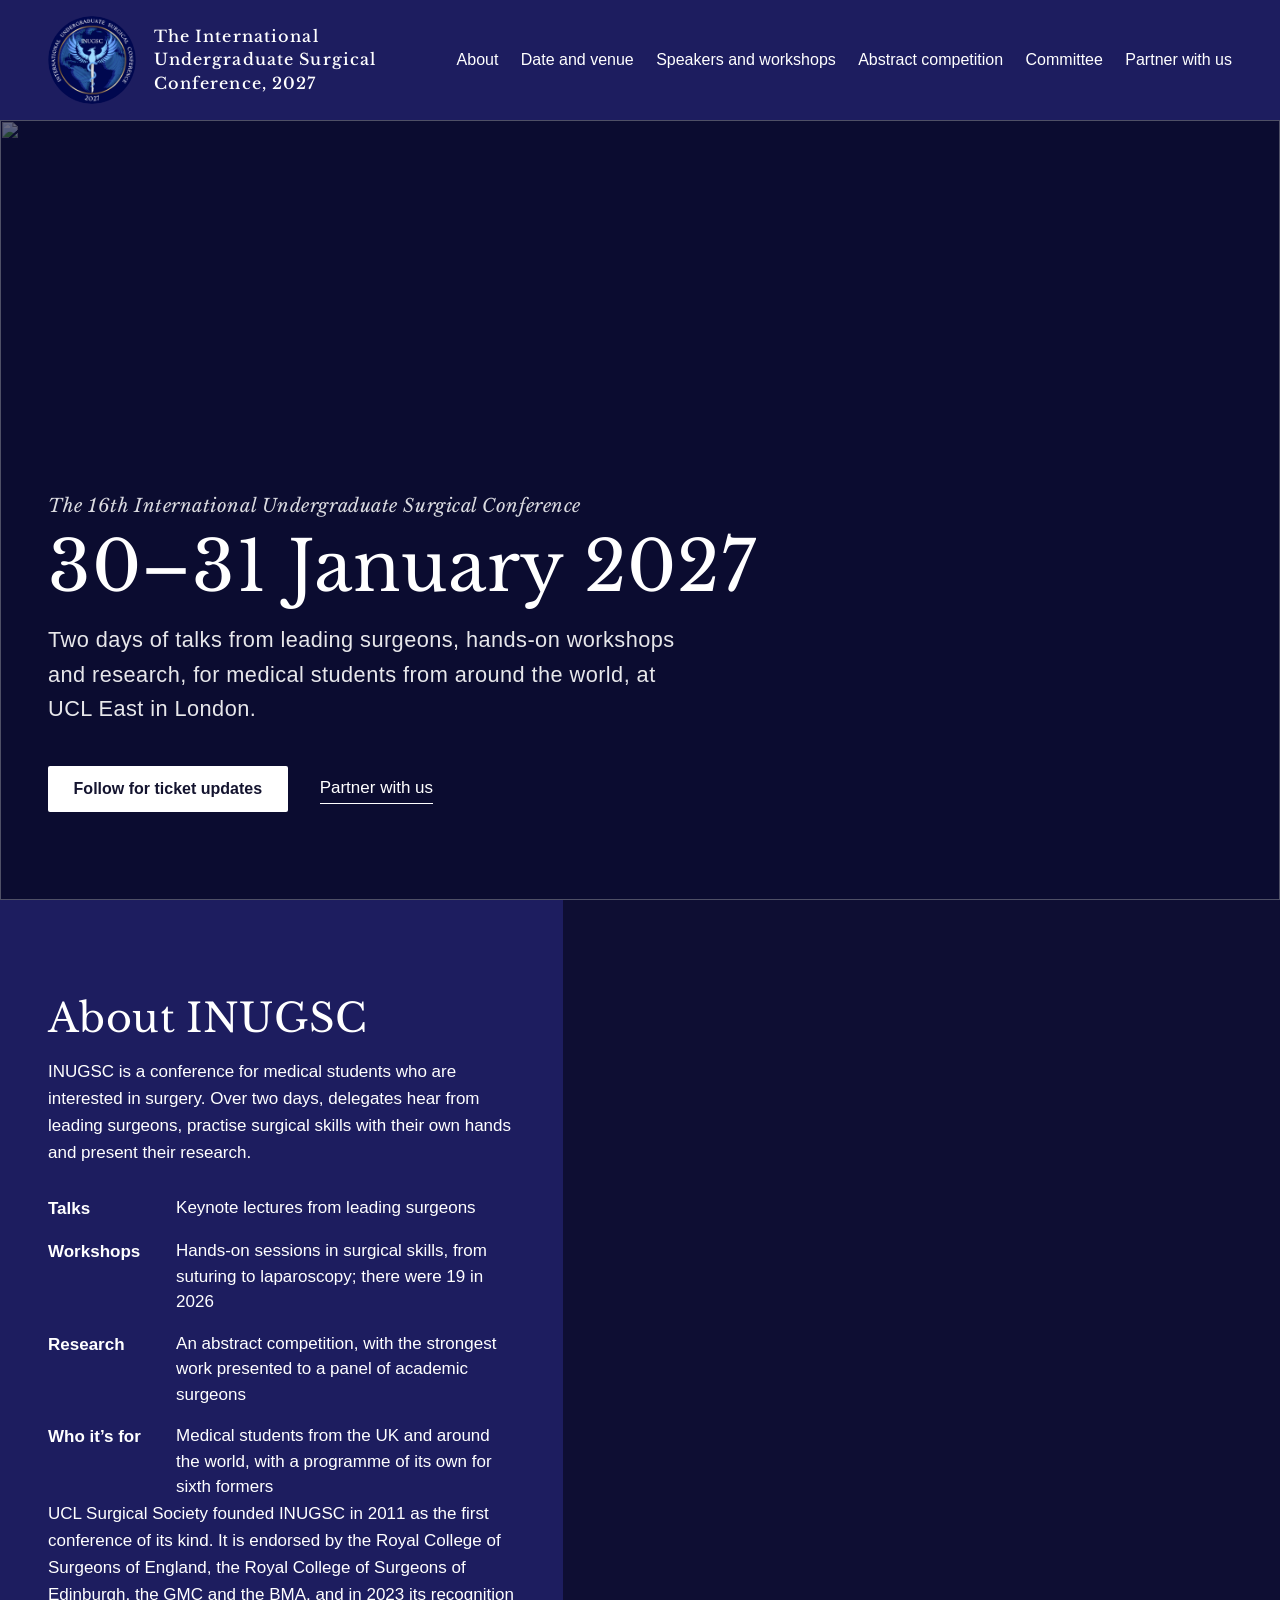
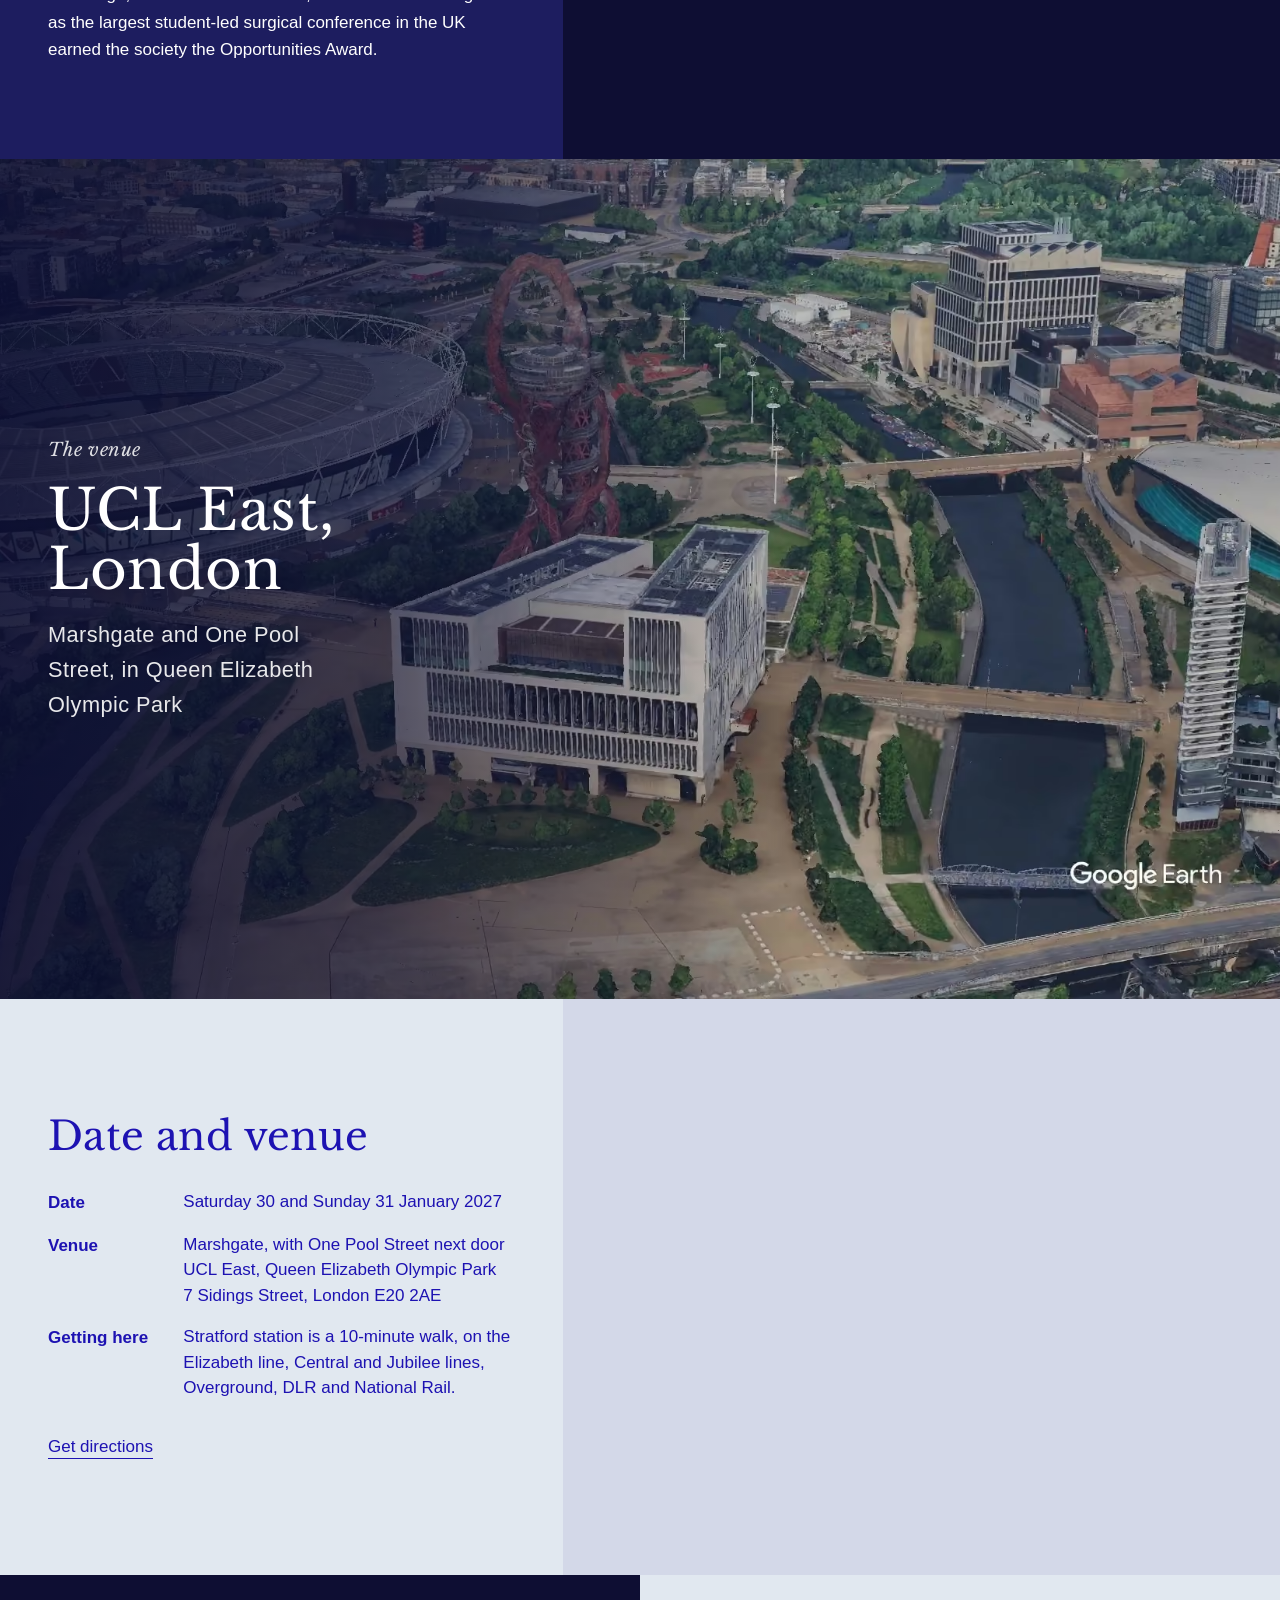
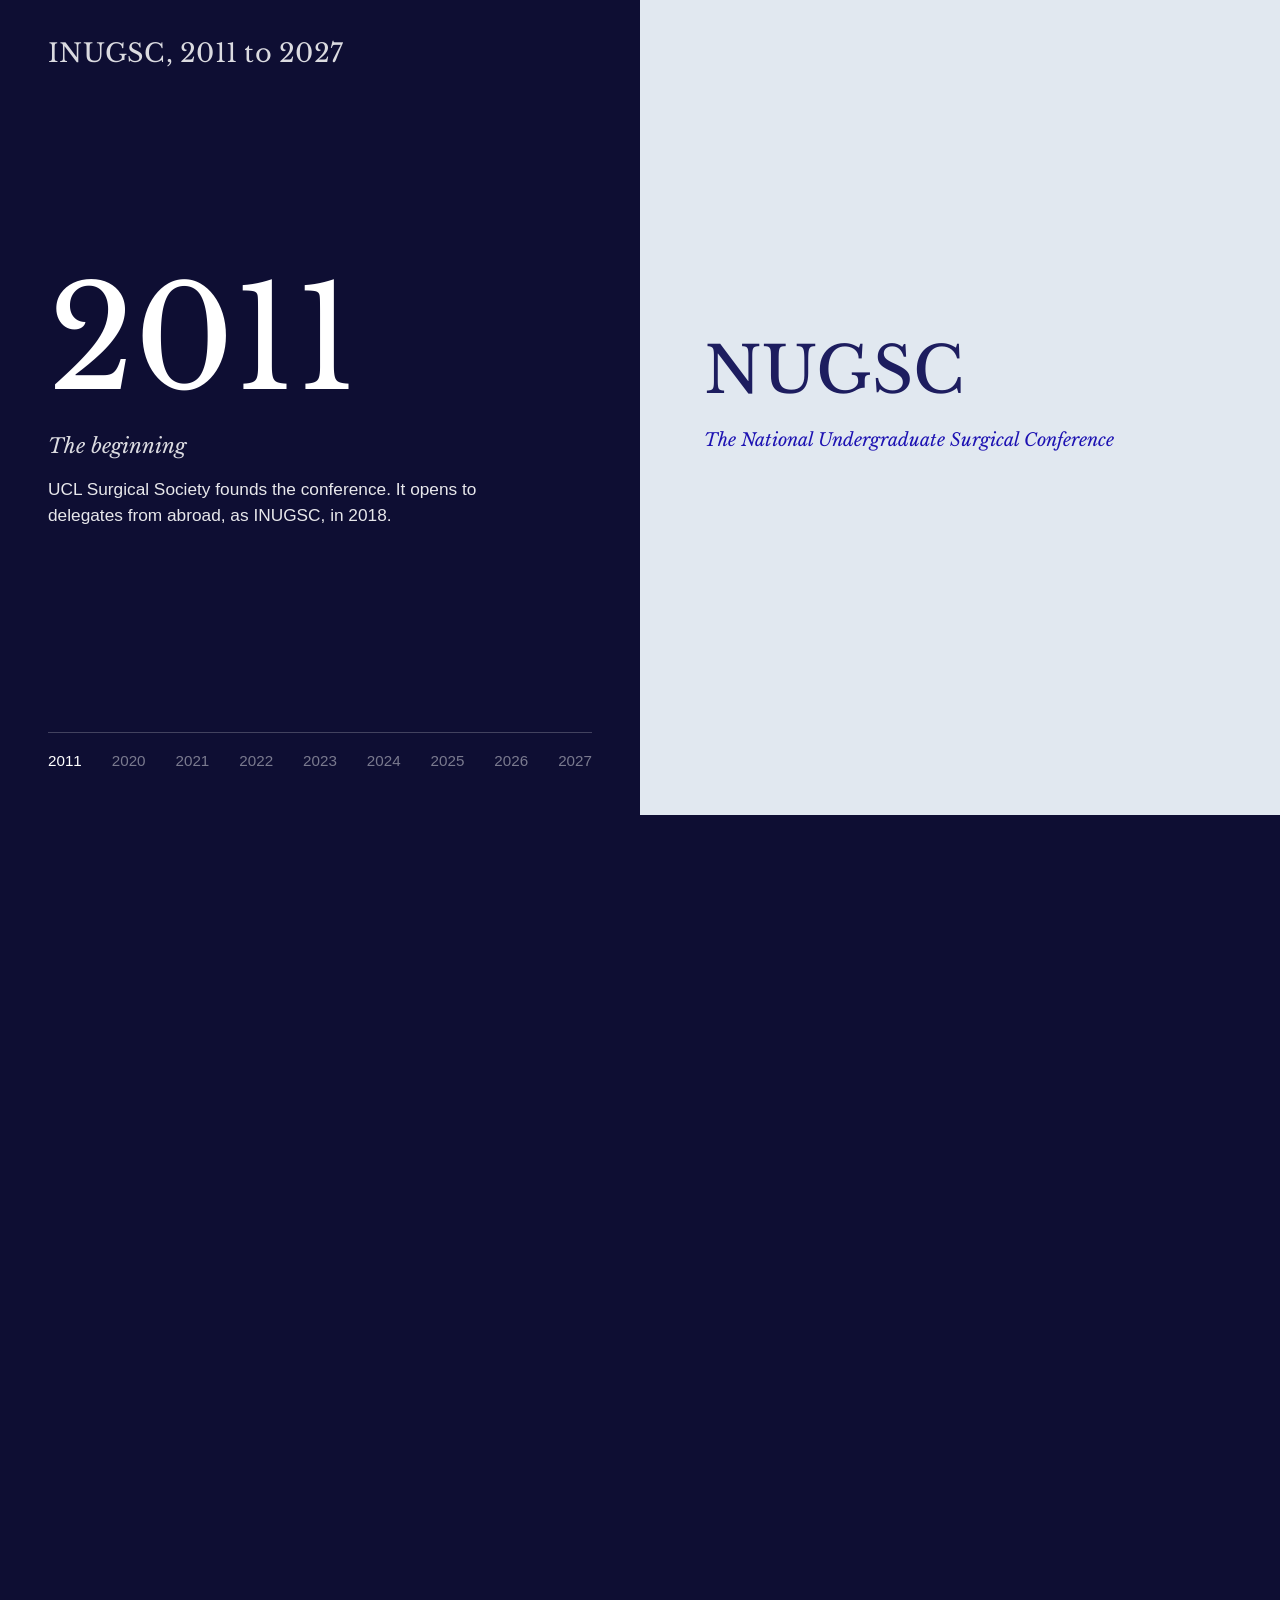
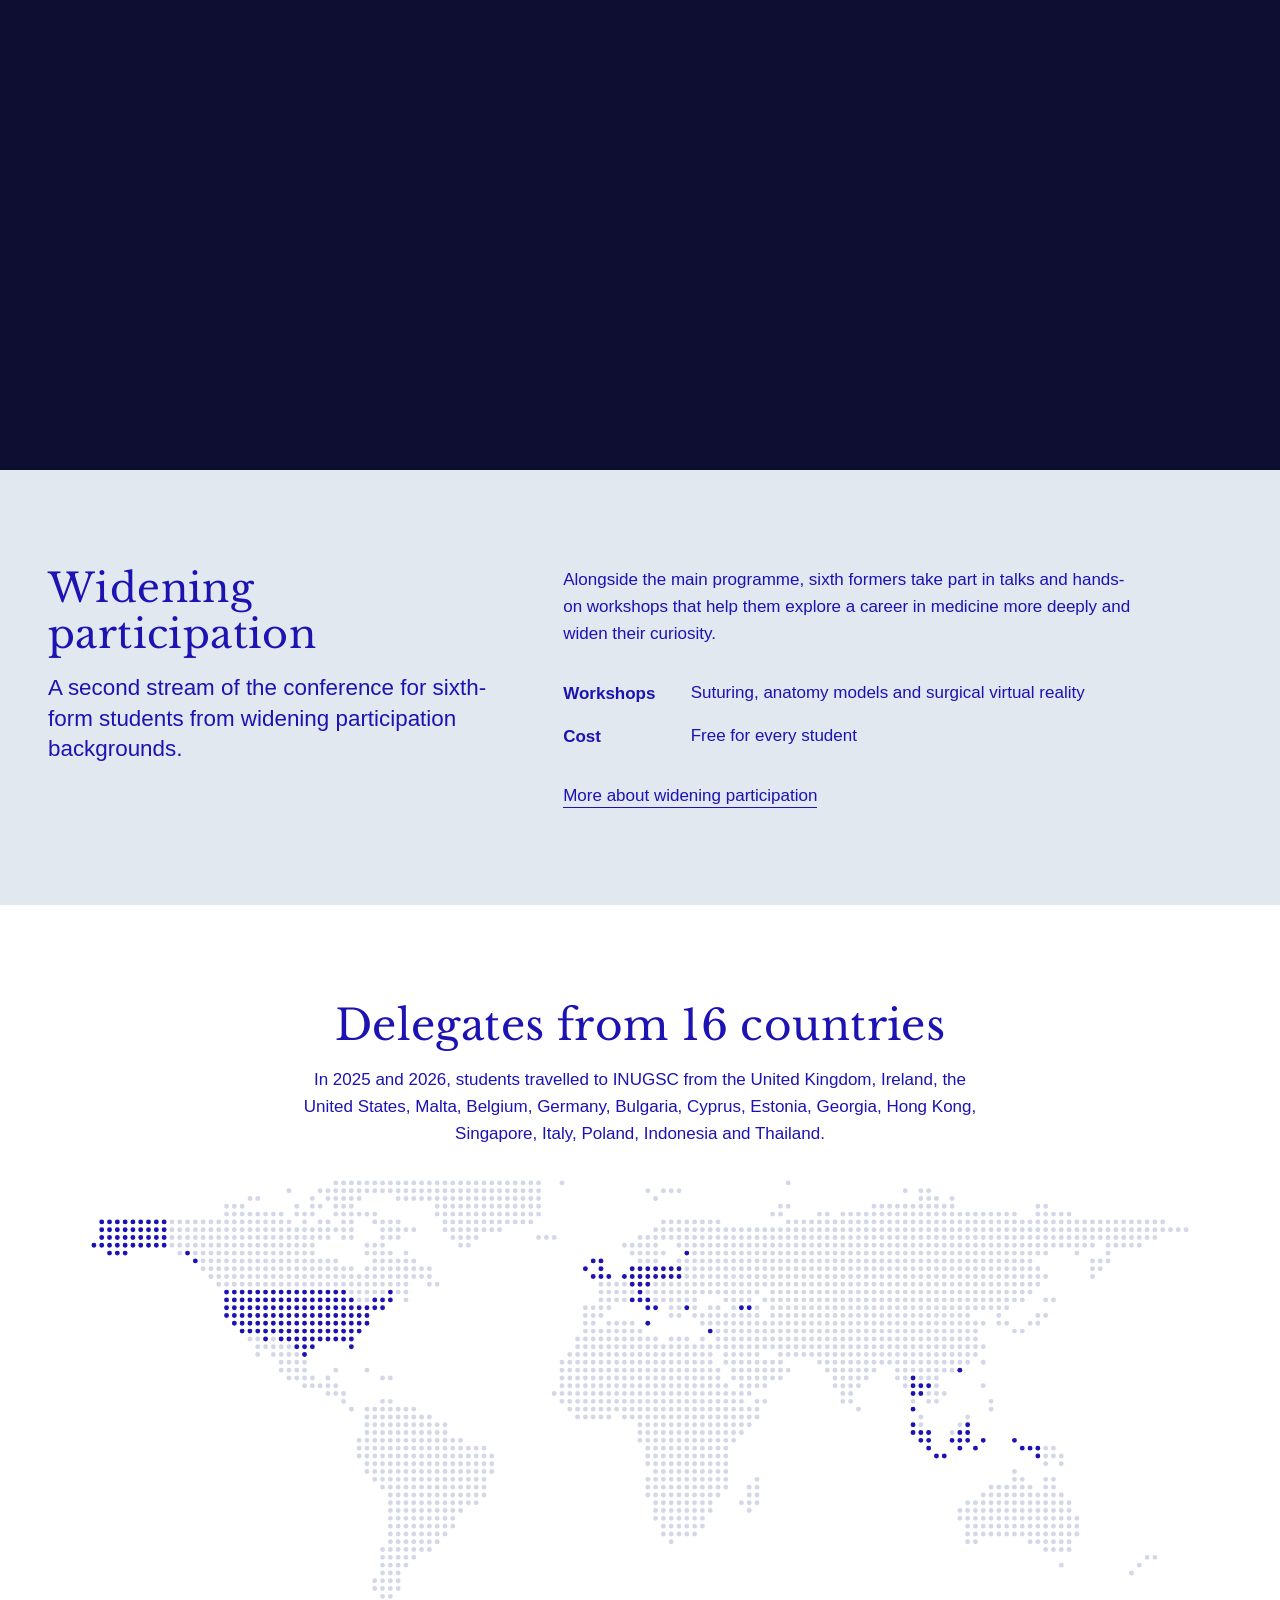
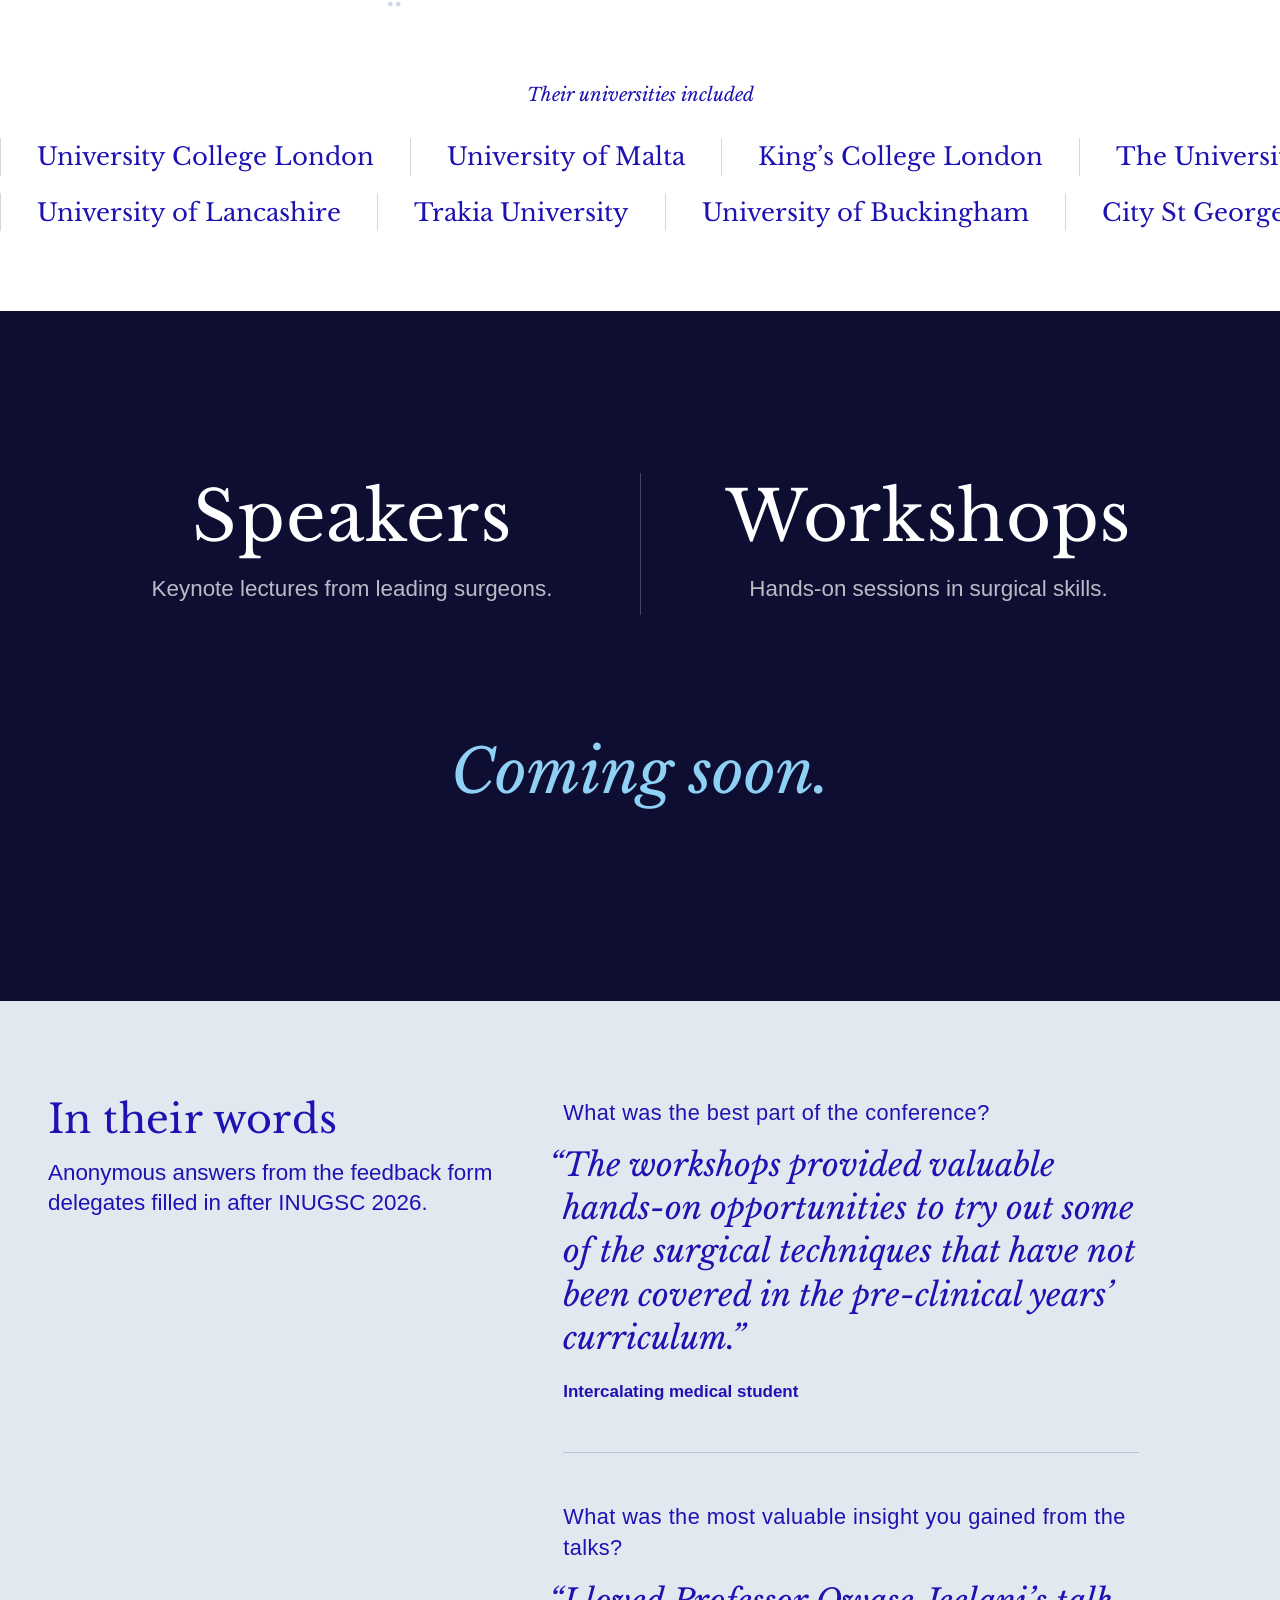
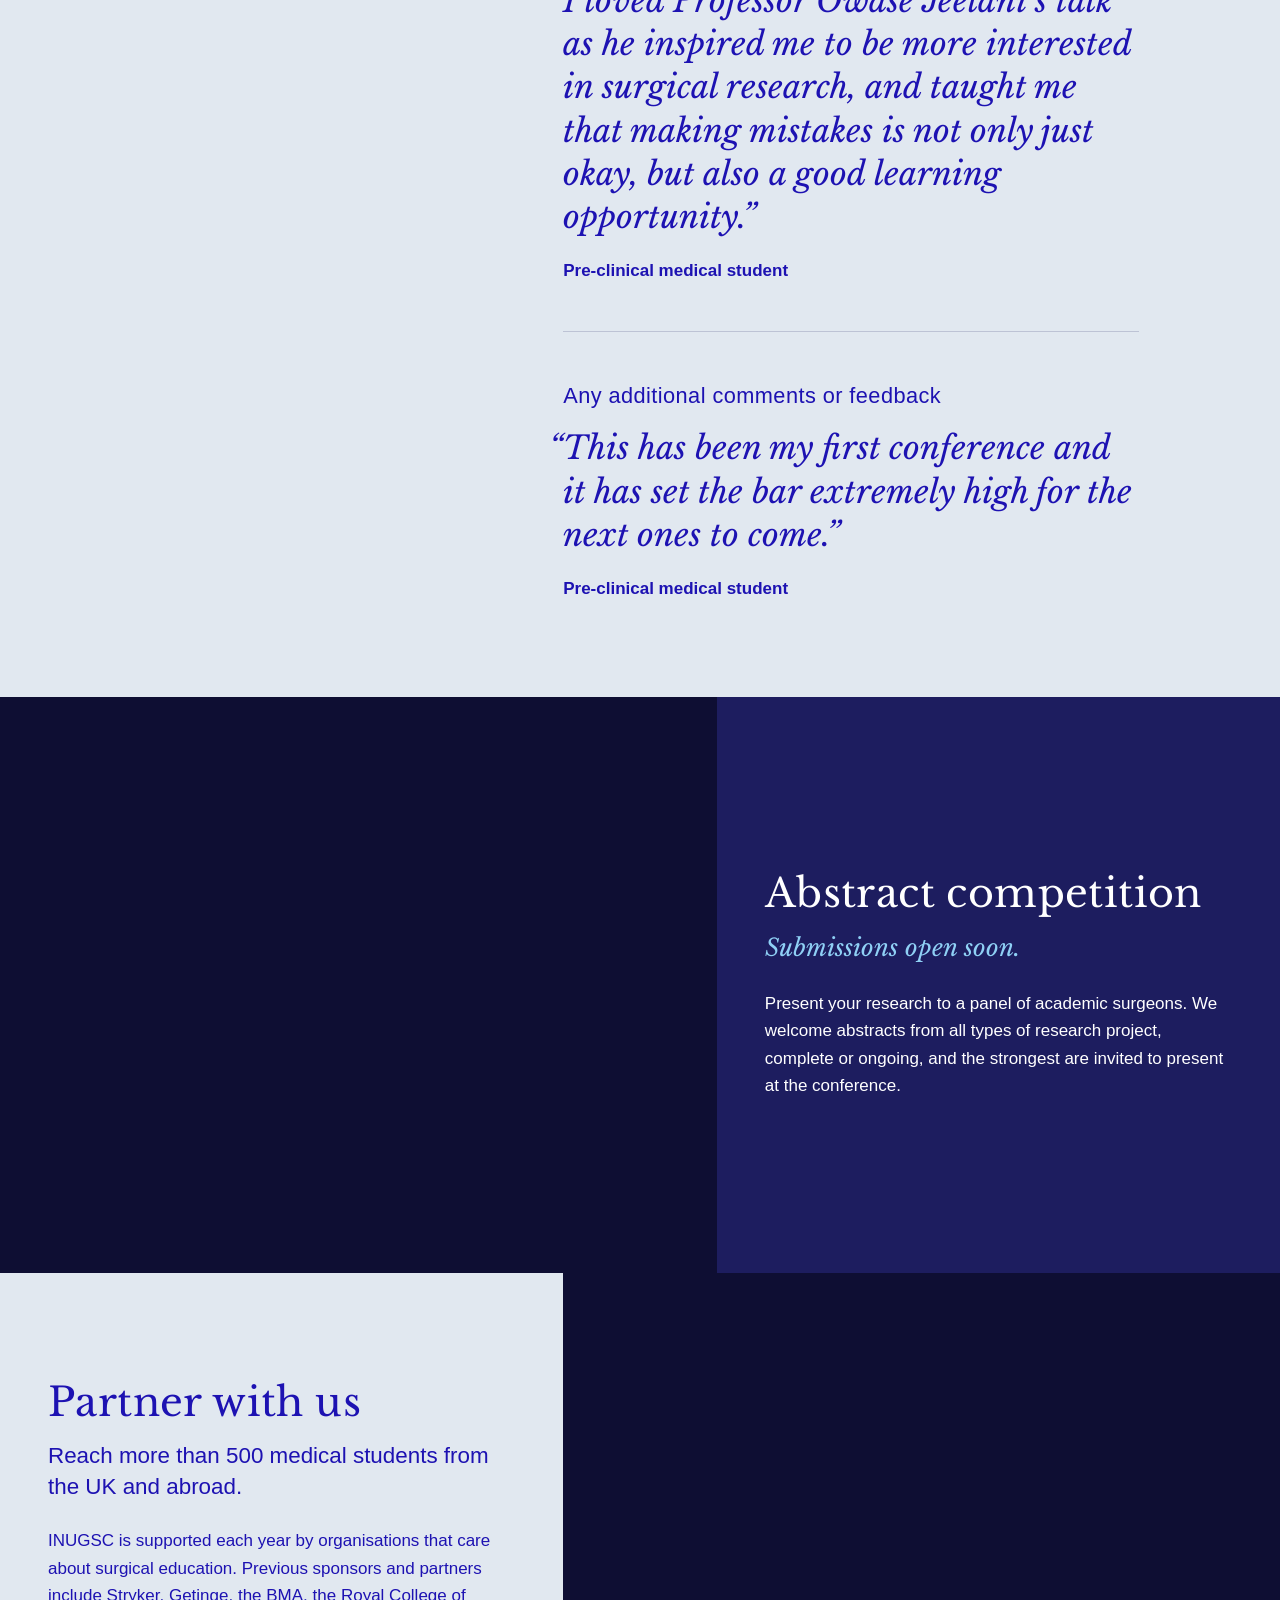
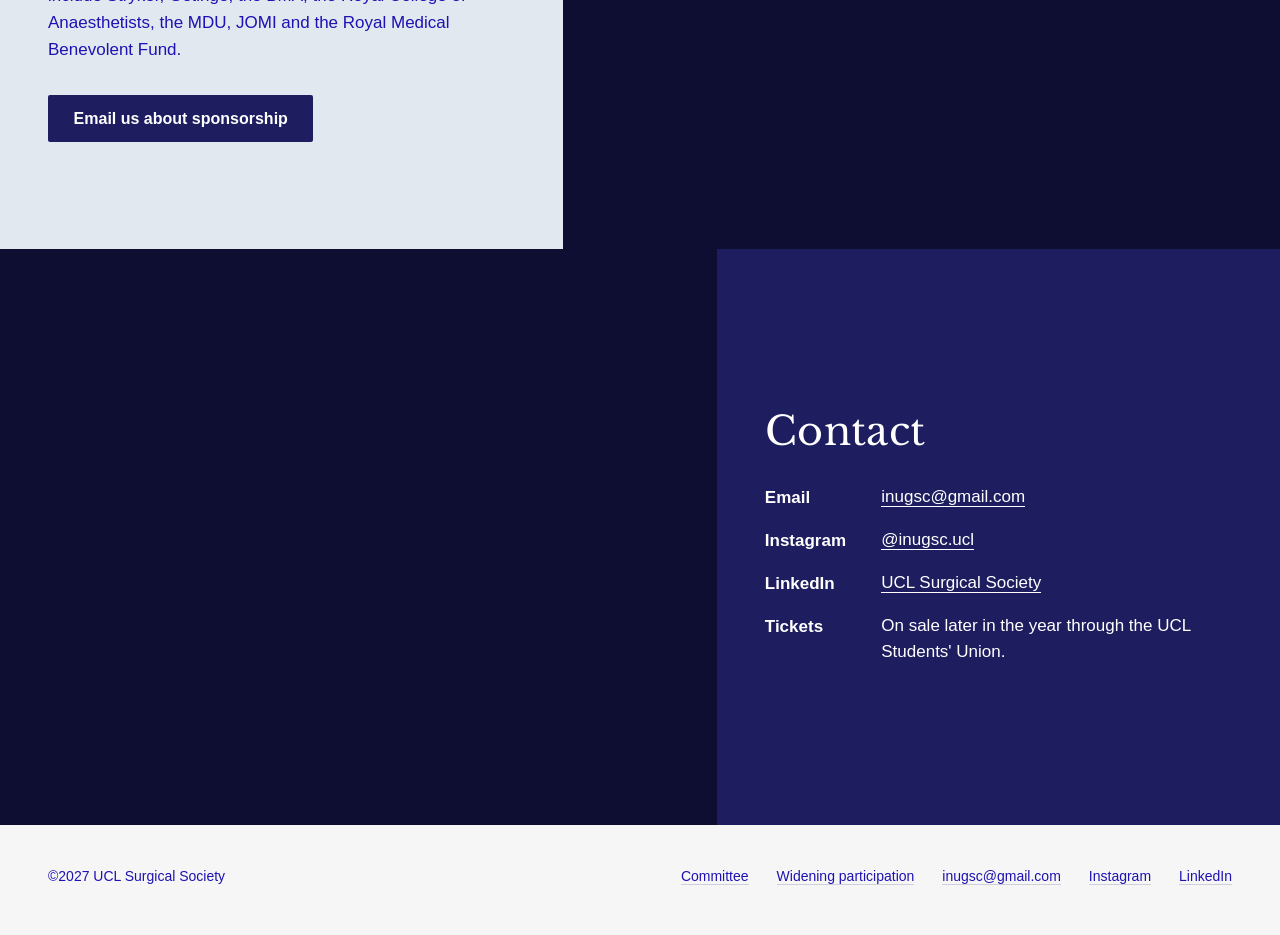
==== commit e20a79e5: "Merge pull request #11 from INUGSC/mosaic Story: tidy the 2027 committee mosaic" ====
--- a/index.html
+++ b/index.html
@@ -14,7 +14,7 @@
         <meta property="og:image" content="https://inugsc.org/img/og_inugsc_2027.jpg" />
         <meta name="twitter:card" content="summary_large_image" />
         <link rel="preload" href="/font/LibreBaskerville-latin-400-normal.woff2" as="font" type="font/woff2" crossorigin />
-        <link rel="stylesheet" href="/site.css?v=c0488b78" />
+        <link rel="stylesheet" href="/site.css?v=7fad7e4e" />
     </head>
     <body>
         <a class="skip_link" href="#main">Skip to content</a>
@@ -450,6 +450,6 @@
         <script src="/story.js?v=6665402f"></script>
         <script src="/check_for_tickets.js?v=1309b276"></script>
         <script src="https://flackr.github.io/scroll-timeline/dist/scroll-timeline.js"></script>
-        <script src="/flyin.js?v=38d892d3" defer></script>
+        <script src="/flyin.js?v=7a1293c6" defer></script>
     </body>
 </html>
--- a/site.css
+++ b/site.css
@@ -630,32 +630,6 @@
 
 .flyin_label {
     transition: opacity 0.6s ease;
-}
-
-/* While the flight holds the page, a fling on a touch screen is stopped (see flyin.js) */
-@media (pointer: coarse) {
-    .flyin_hold {
-        overflow: hidden;
-    }
-}
-
-/* Shown if a visitor tries to scroll on while the flight holds the page */
-.flyin_hint {
-    position: absolute;
-    top: 1.4rem;
-    left: var(--gutter);
-    z-index: 2;
-    margin: 0;
-    color: #fff;
-    font-size: 0.9rem;
-    text-shadow: 0 0 2px rgba(0, 0, 0, 0.55), 0 1px 14px rgba(0, 0, 0, 0.6);
-    opacity: 0;
-    pointer-events: none;
-    transition: opacity 0.4s ease;
-}
-
-.flyin_hinted .flyin_hint {
-    opacity: 0.85;
 }
 
 .flyin_on .flyin_labels {
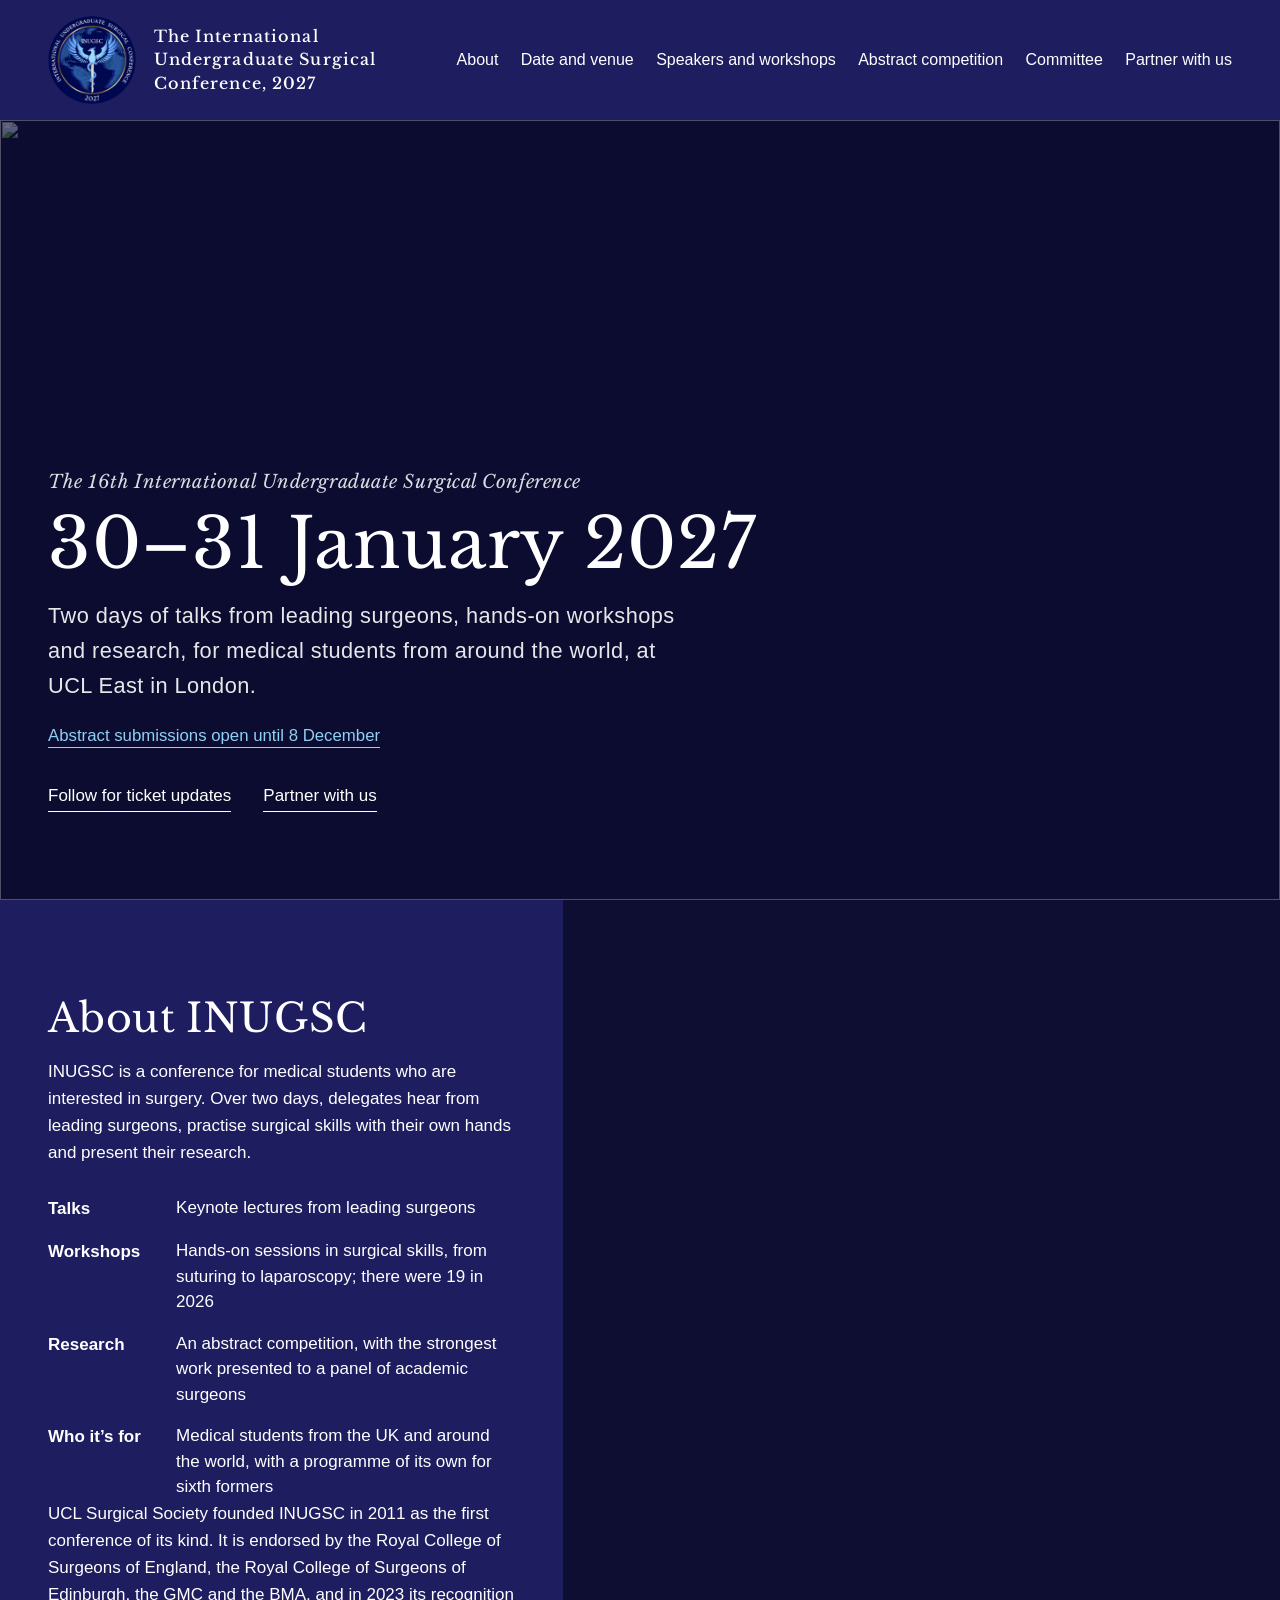
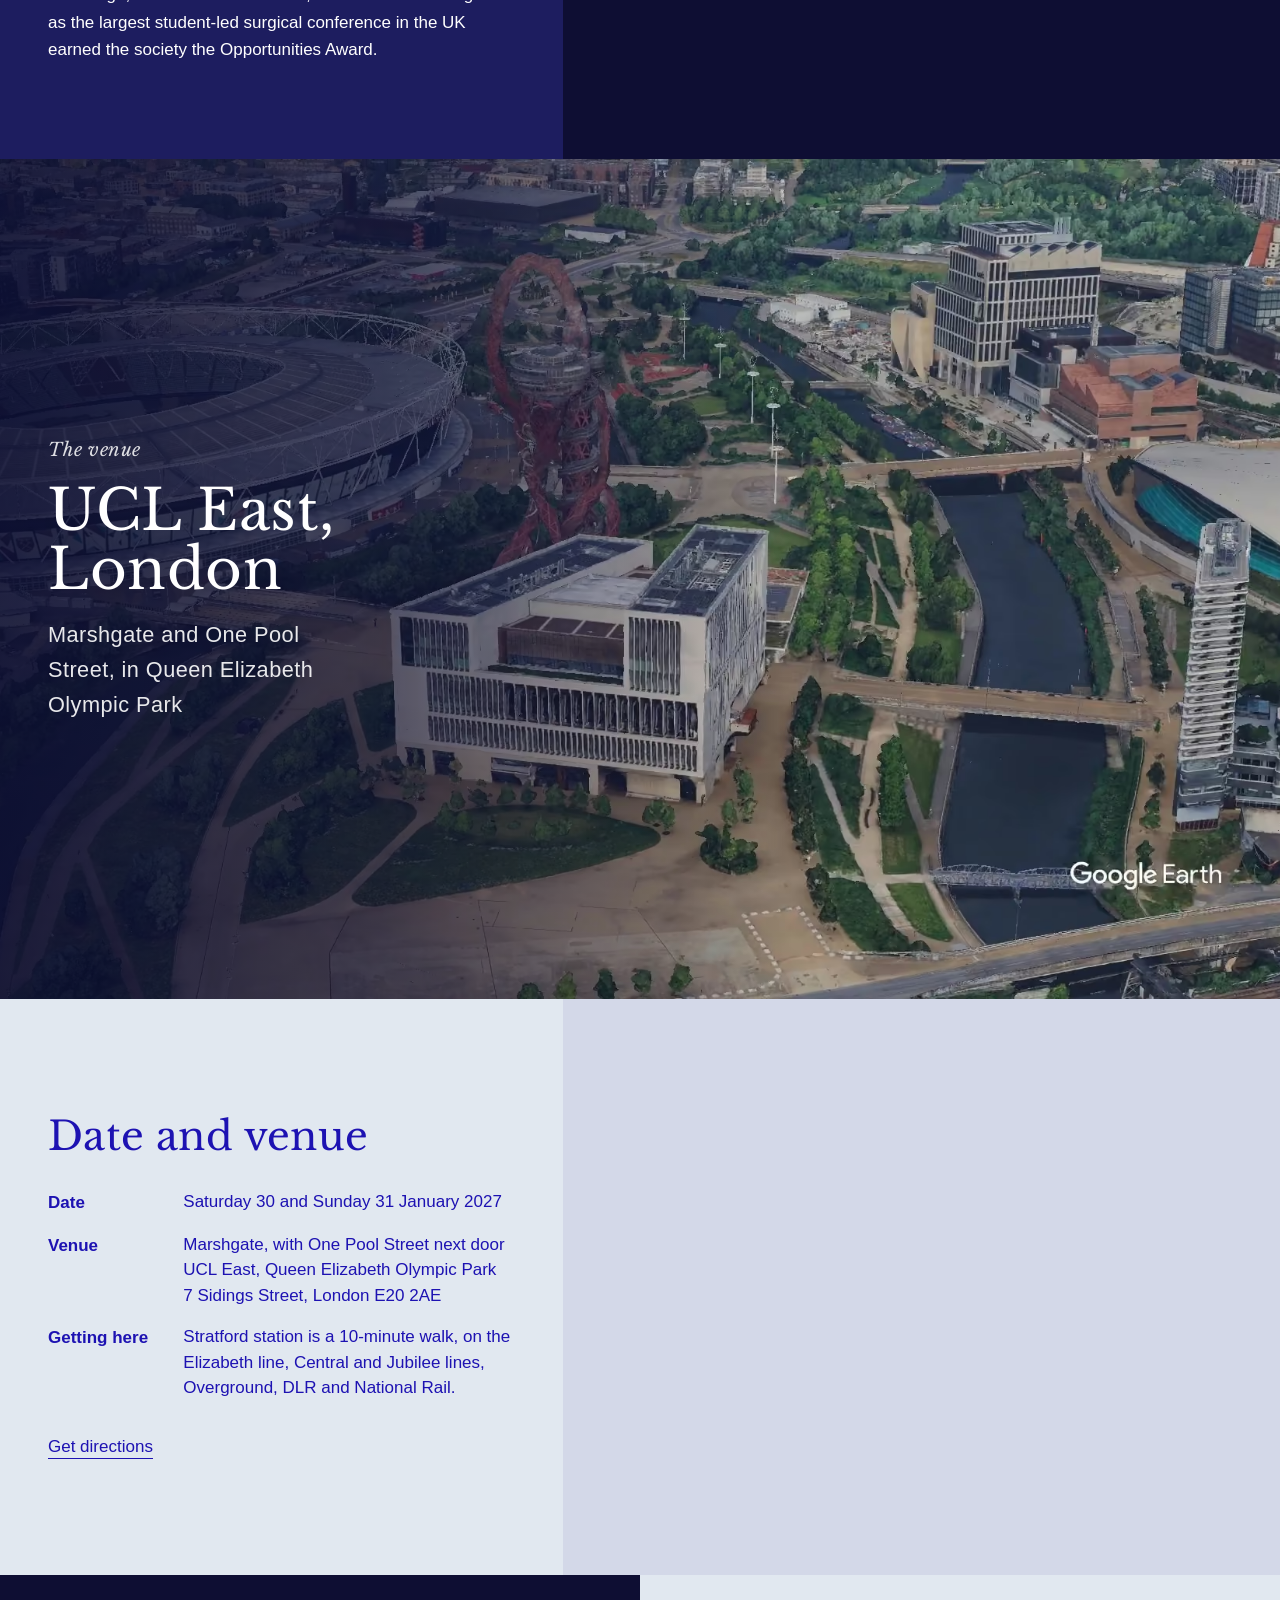
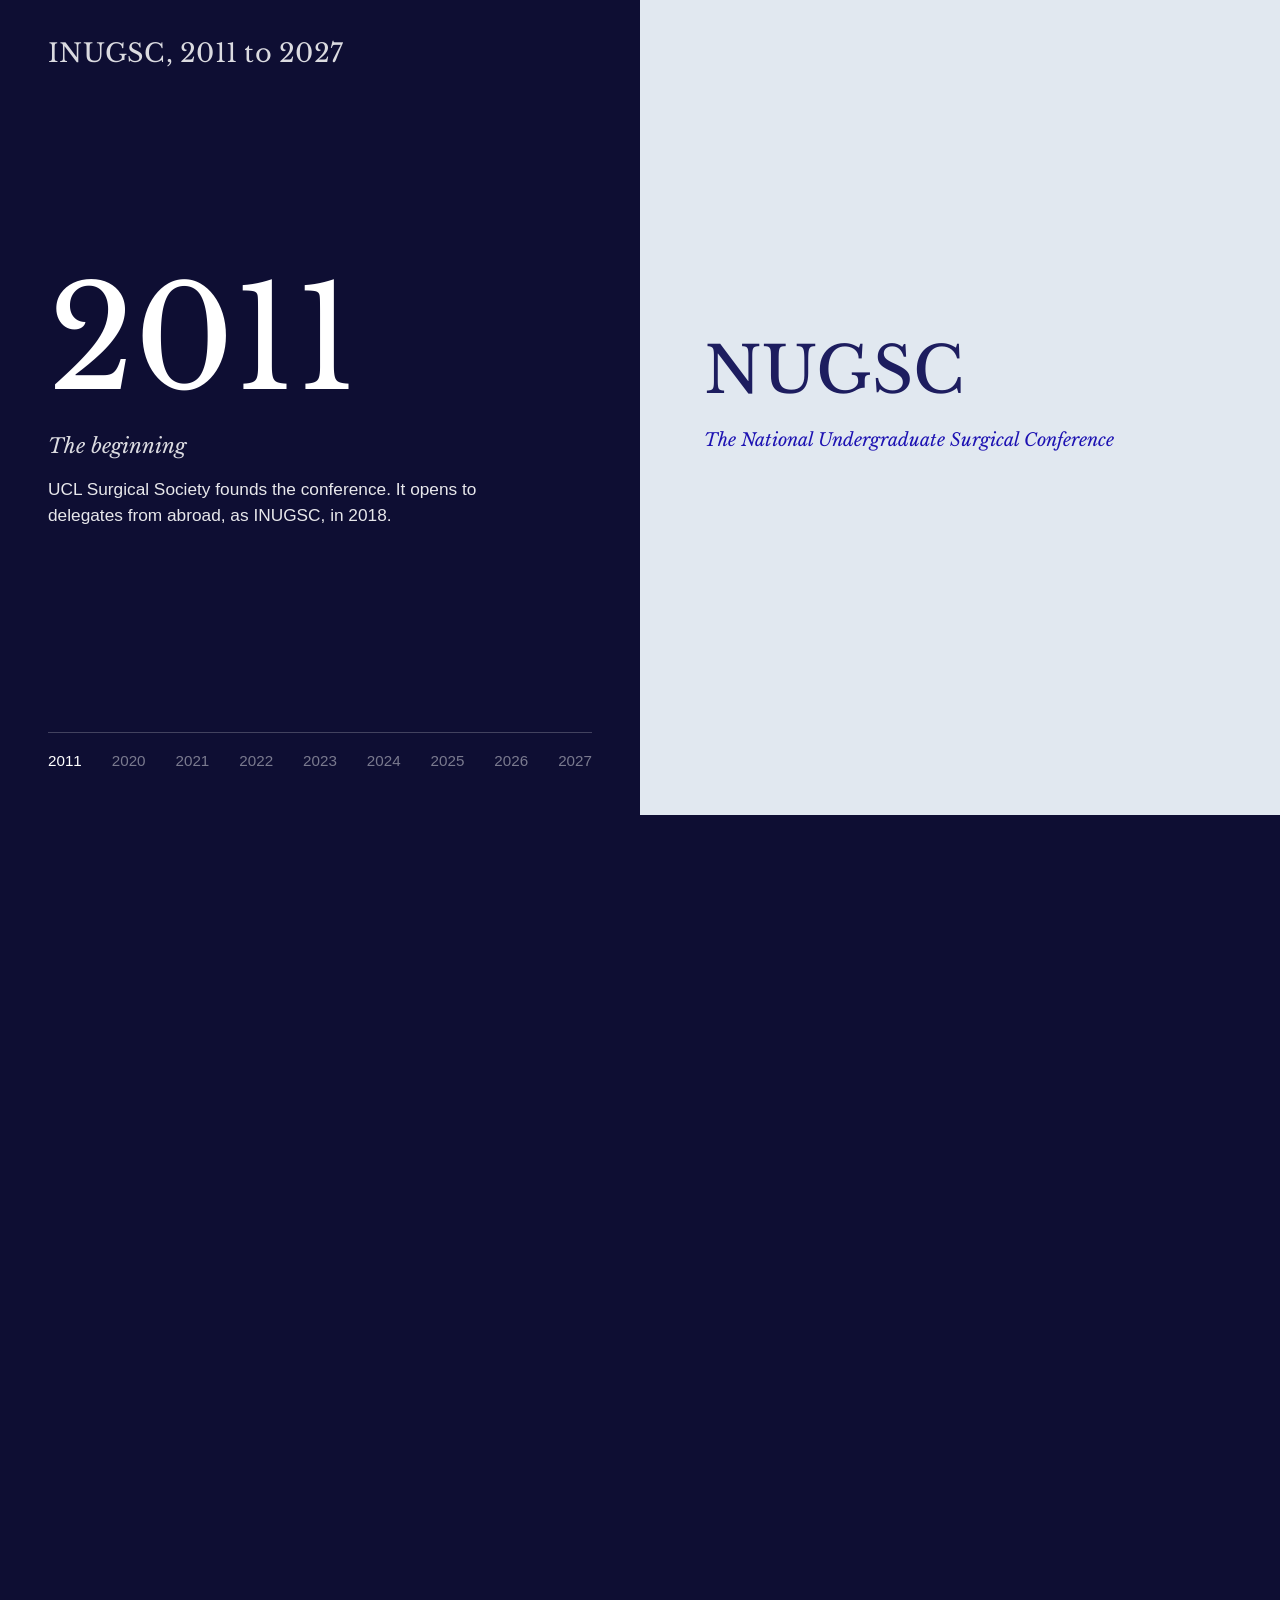
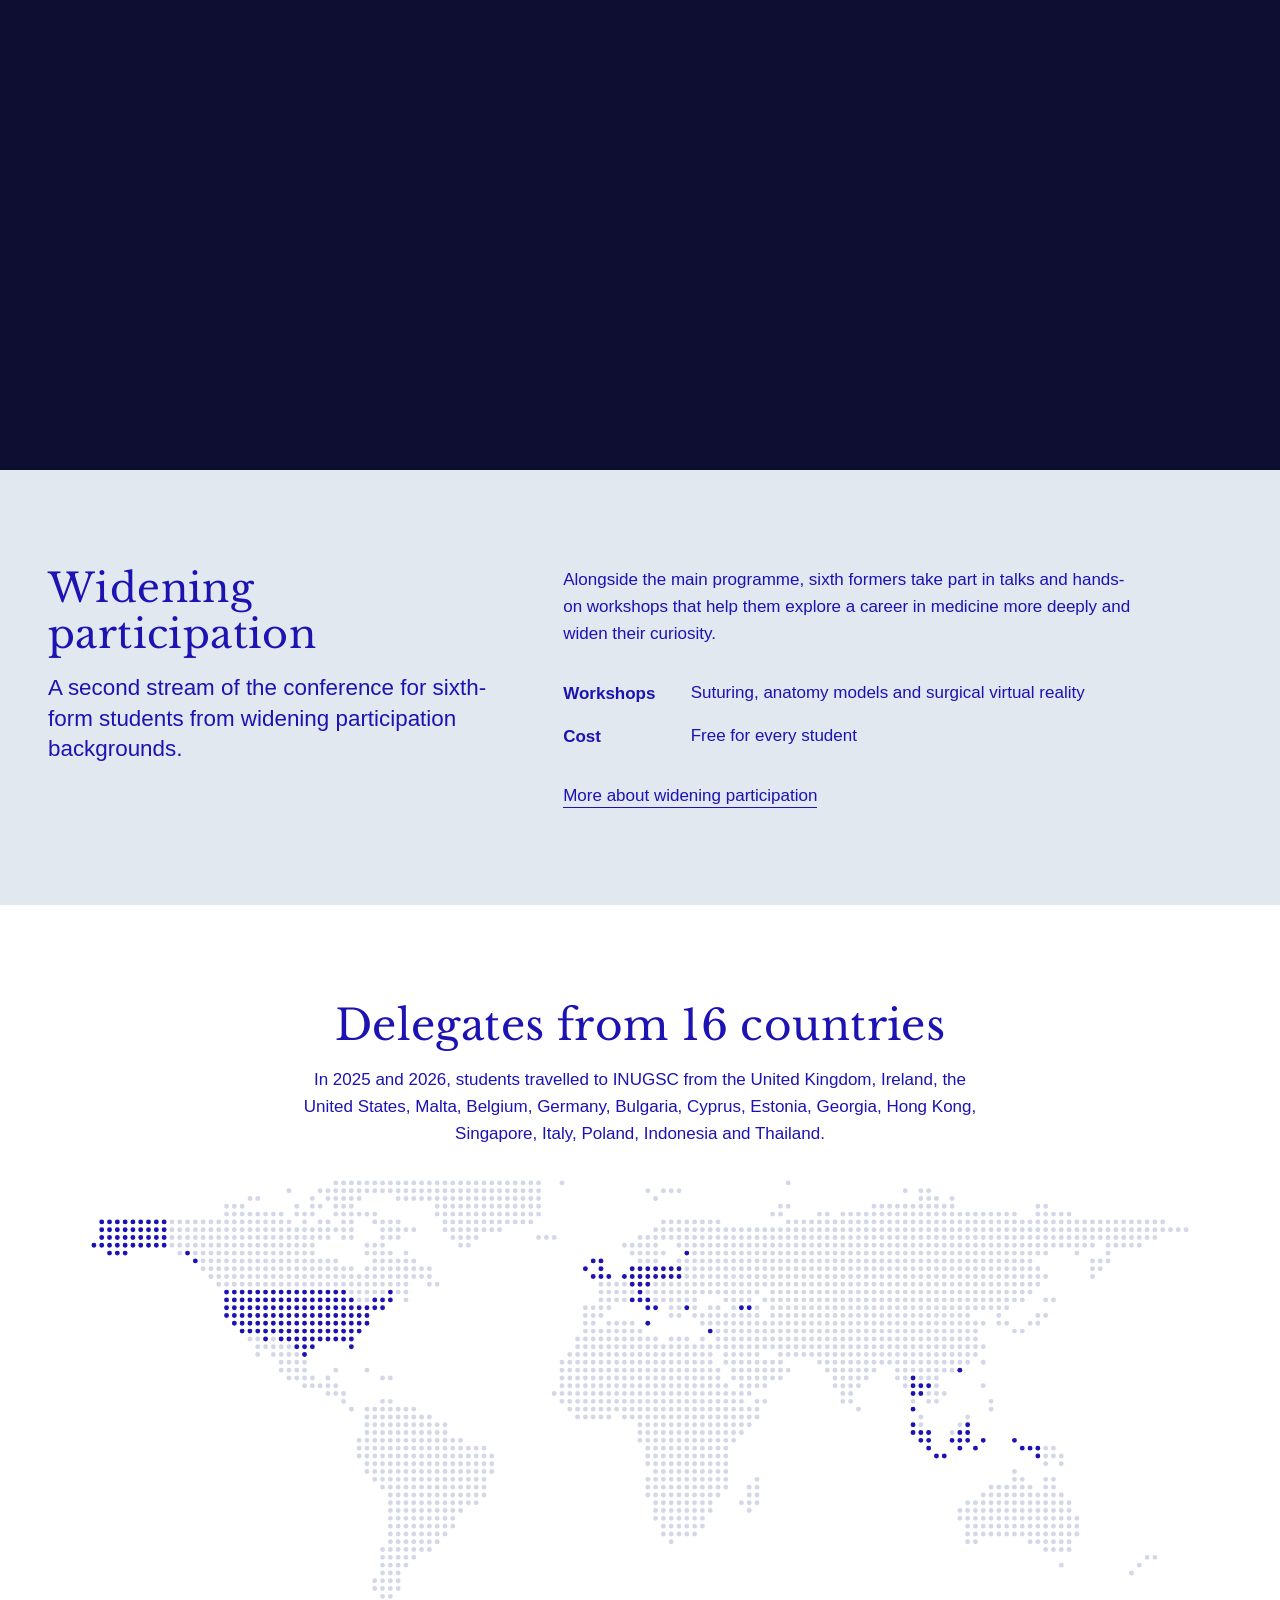
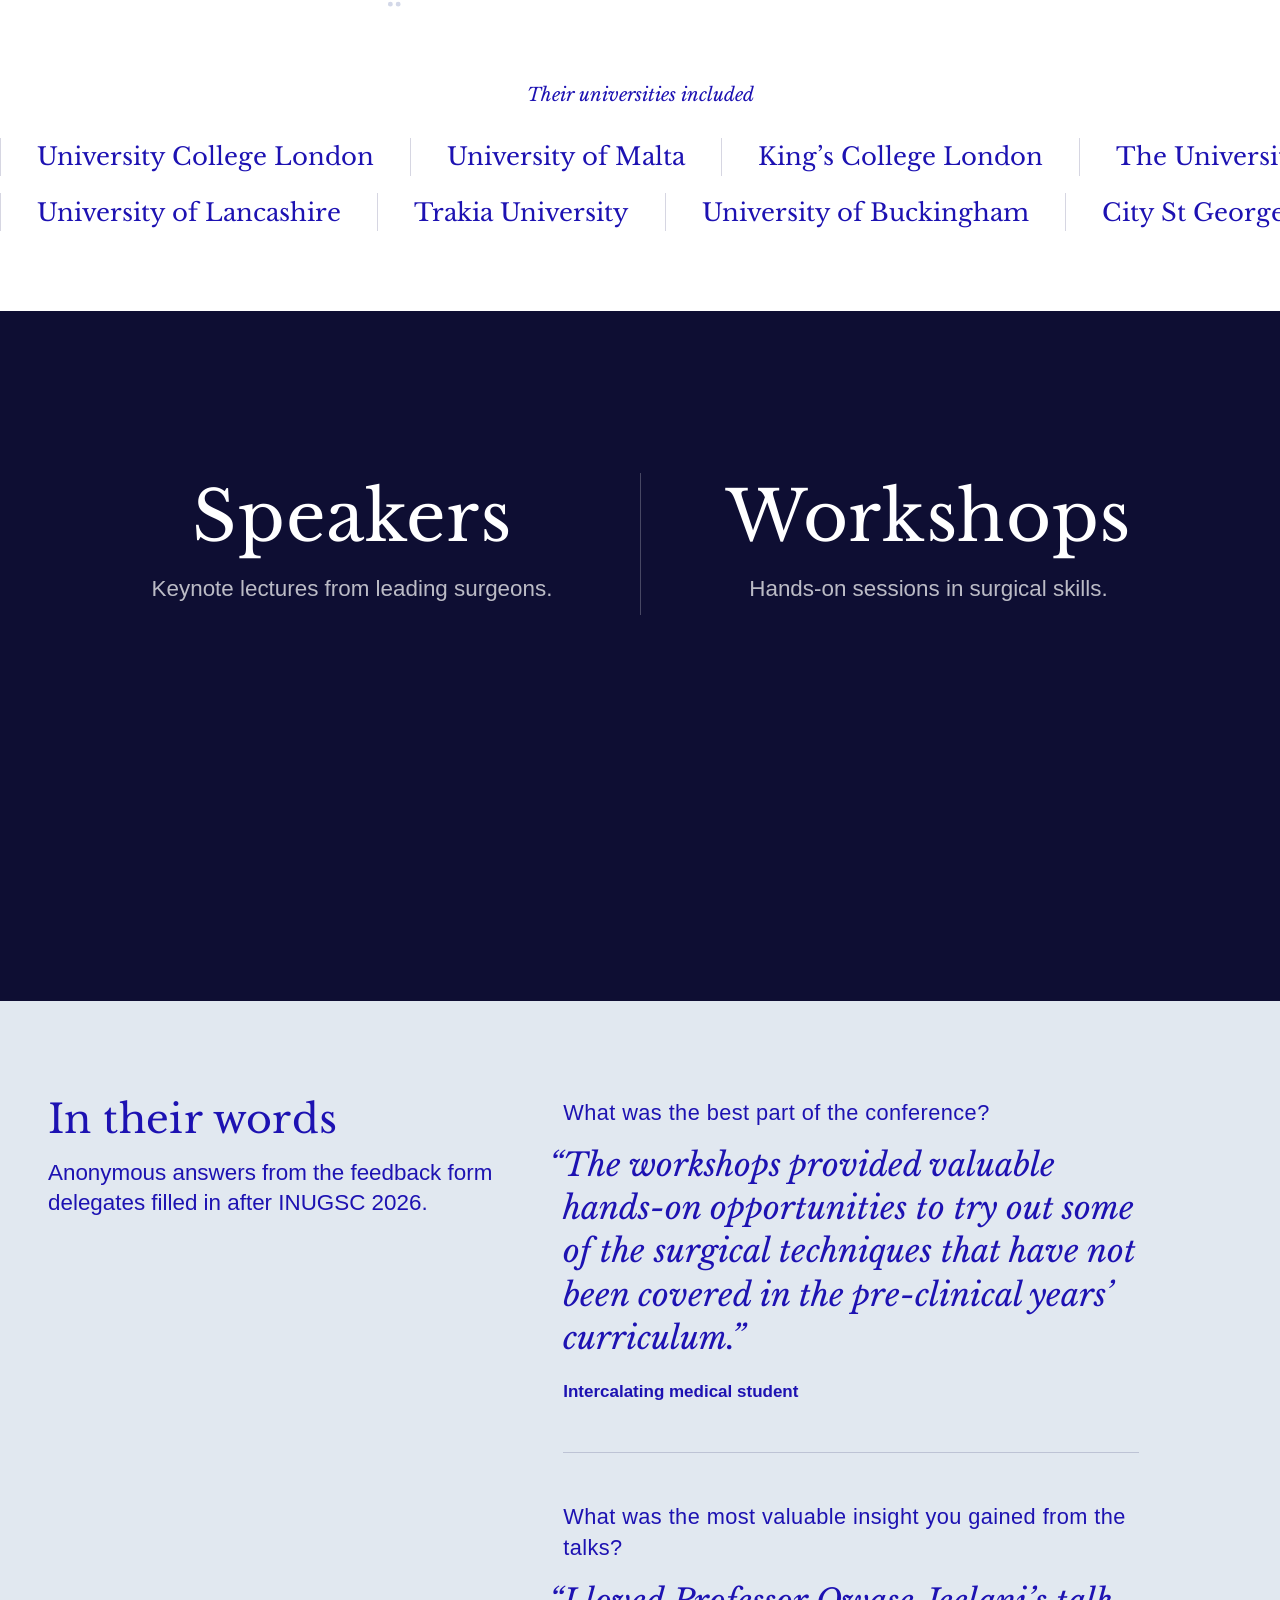
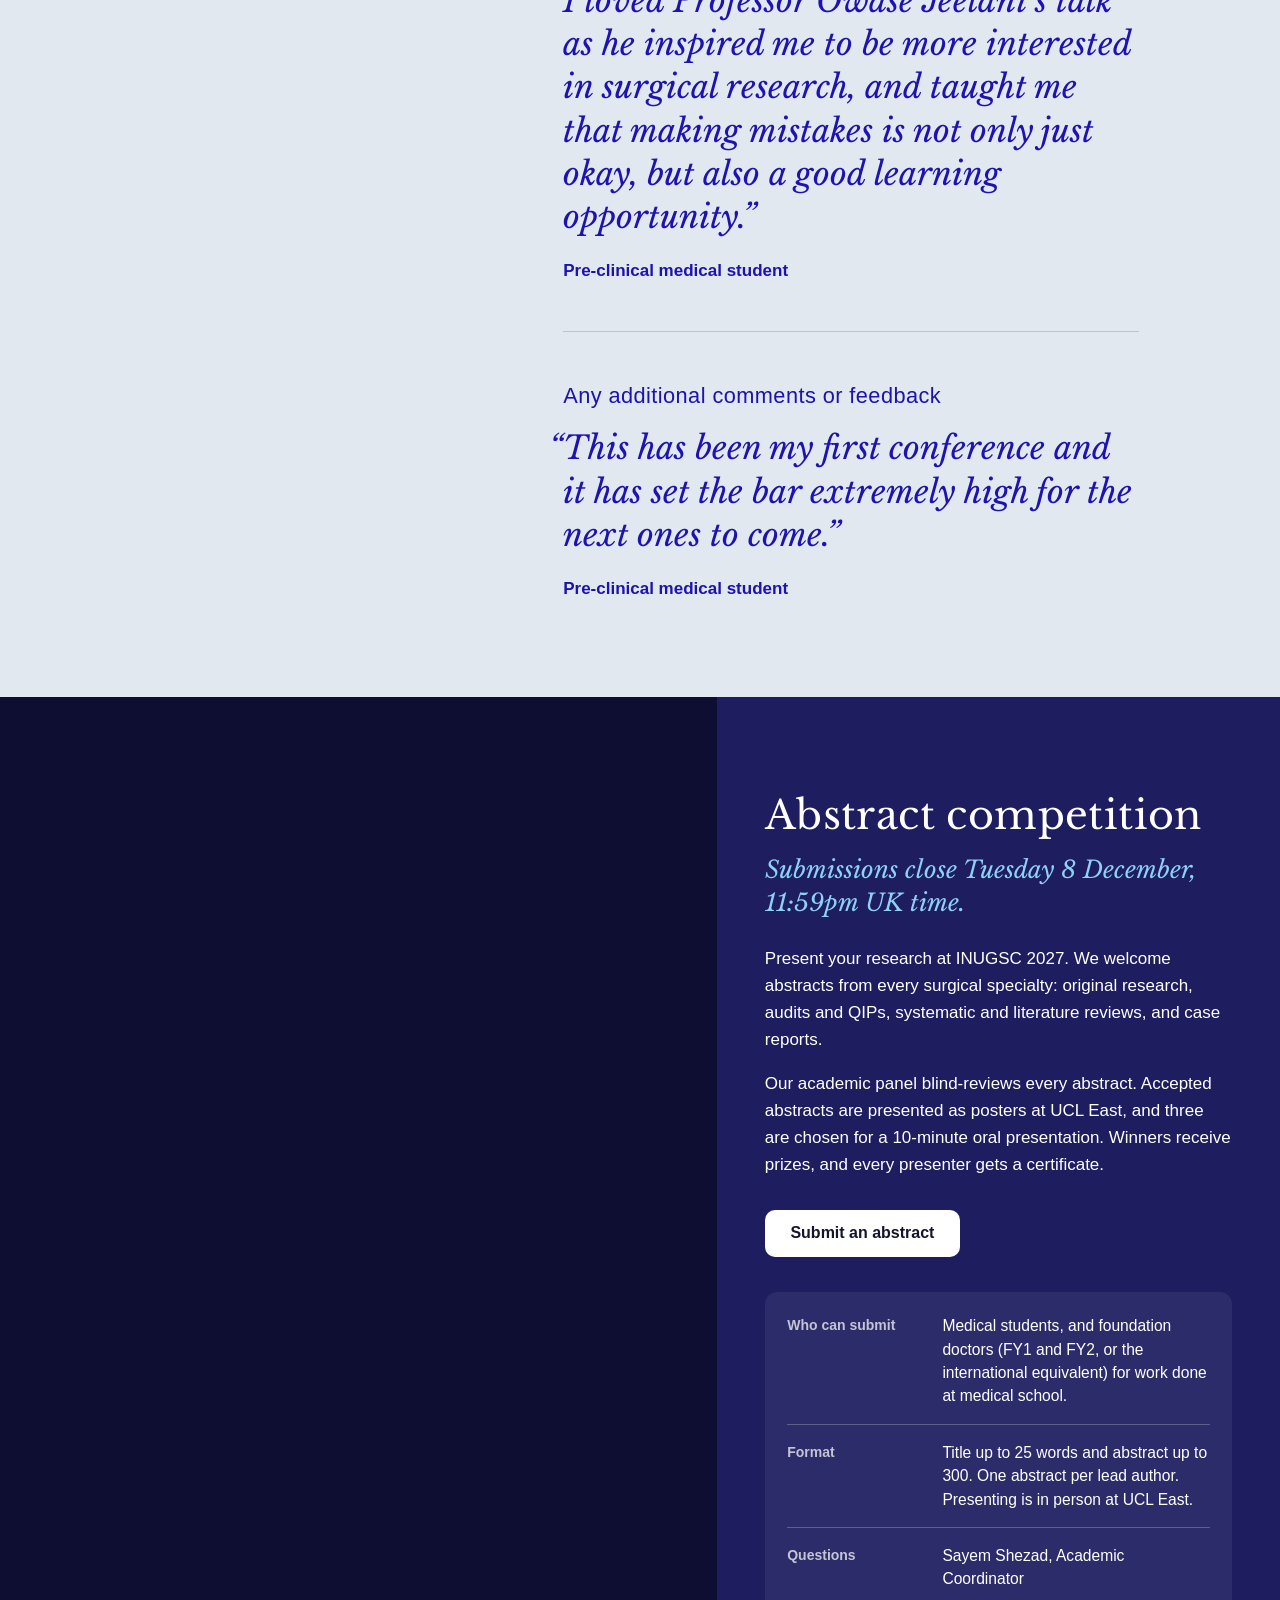
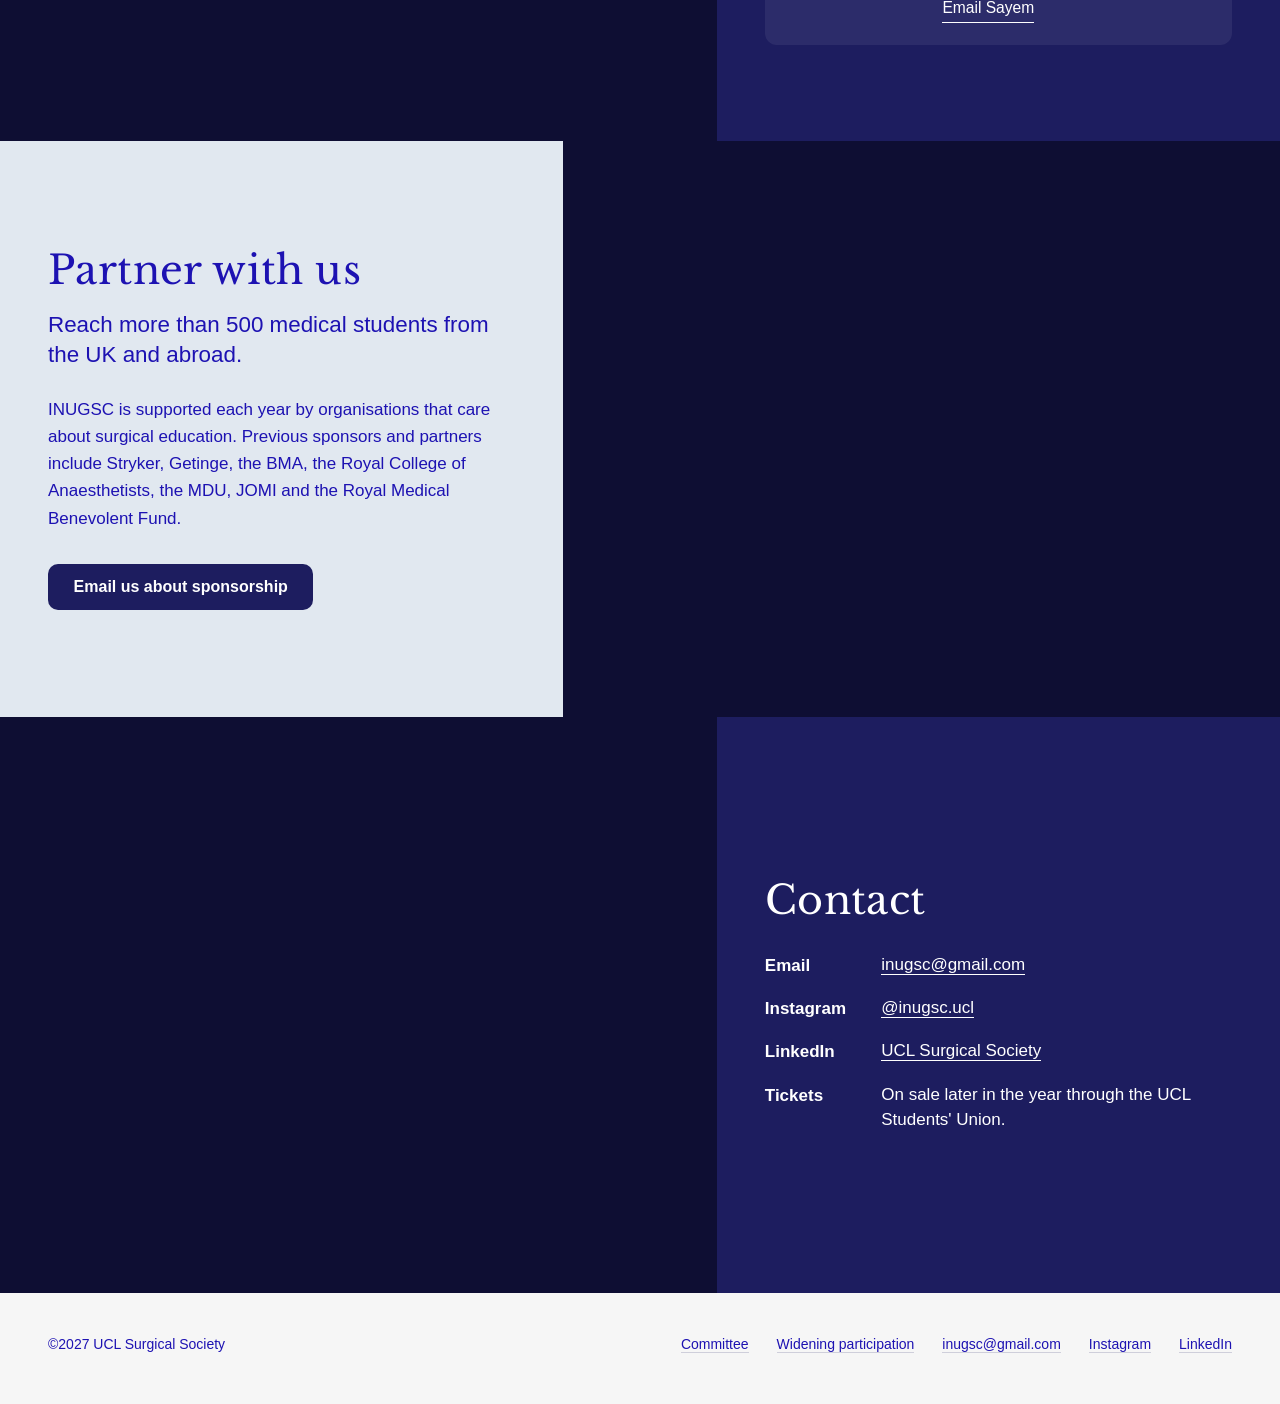
==== commit ed904fbb: "Abstract competition: open submissions until 8 December - Abstract section: deadline, what to submit" ====
--- a/index.html
+++ b/index.html
@@ -14,7 +14,7 @@
         <meta property="og:image" content="https://inugsc.org/img/og_inugsc_2027.jpg" />
         <meta name="twitter:card" content="summary_large_image" />
         <link rel="preload" href="/font/LibreBaskerville-latin-400-normal.woff2" as="font" type="font/woff2" crossorigin />
-        <link rel="stylesheet" href="/site.css?v=7fad7e4e" />
+        <link rel="stylesheet" href="/site.css?v=5aab7299" />
     </head>
     <body>
         <a class="skip_link" href="#main">Skip to content</a>
@@ -49,9 +49,10 @@
                 <div class="first_view_content">
                     <h1 class="first_view_title"><span class="first_view_eyebrow">The 16th International Undergraduate Surgical Conference</span> <span class="first_view_date">30–31 January 2027</span></h1>
                     <p class="first_view_venue">Two days of talks from leading surgeons, hands-on workshops and research, for medical students from around the world, at UCL East in London.</p>
+                    <p class="first_view_notice abstracts_open_only"><a class="text_link" href="#abstract_competition">Abstract submissions open until 8 December</a></p>
                     <div class="first_view_actions">
                         <a class="button button_on_dark show_when_tickets_available" href="#" hidden>Buy tickets</a>
-                        <a class="button button_on_dark remove_when_tickets_available" href="https://www.instagram.com/inugsc.ucl/" target="_blank" rel="noopener">Follow for ticket updates</a>
+                        <a class="text_link remove_when_tickets_available" href="https://www.instagram.com/inugsc.ucl/" target="_blank" rel="noopener">Follow for ticket updates</a>
                         <a class="text_link" href="#partner">Partner with us</a>
                     </div>
                 </div>
@@ -383,8 +384,24 @@
                 <div class="split_panel">
                     <div class="split_text reveal">
                         <h2 class="panel_heading" id="abstract_heading">Abstract competition</h2>
-                        <p class="panel_sub accent">Submissions open soon.</p>
-                        <p>Present your research to a panel of academic surgeons. We welcome abstracts from all types of research project, complete or ongoing, and the strongest are invited to present at the conference.</p>
+                        <p class="panel_sub accent abstracts_status">Submissions close Tuesday 8 December, 11:59pm UK time.</p>
+                        <p>Present your research at INUGSC 2027. We welcome abstracts from every surgical specialty: original research, audits and QIPs, systematic and literature reviews, and case reports.</p>
+                        <p>Our academic panel blind-reviews every abstract. Accepted abstracts are presented as posters at UCL East, and three are chosen for a 10-minute oral presentation. Winners receive prizes, and every presenter gets a certificate.</p>
+                        <p class="panel_link abstracts_open_only"><a class="button button_on_dark abstracts_form_link" href="https://docs.google.com/forms/d/e/1FAIpQLSeR3g3wTrh_WebG4IEJVgpGfl6aDxAAc-2zAAxSelYF5_hAfQ/viewform" target="_blank" rel="noopener">Submit an abstract</a></p>
+                        <dl class="abstract_details abstracts_open_only">
+                            <div>
+                                <dt>Who can submit</dt>
+                                <dd>Medical students, and foundation doctors (FY1 and FY2, or the international equivalent) for work done at medical school.</dd>
+                            </div>
+                            <div>
+                                <dt>Format</dt>
+                                <dd>Title up to 25 words and abstract up to 300. One abstract per lead author. Presenting is in person at UCL East.</dd>
+                            </div>
+                            <div>
+                                <dt>Questions</dt>
+                                <dd>Sayem Shezad, Academic Coordinator<br /><a class="text_link nowrap" href="mailto:sayem.shezad.22@ucl.ac.uk?subject=INUGSC%202027%20abstract">Email Sayem</a></dd>
+                            </div>
+                        </dl>
                     </div>
                 </div>
                 <div class="split_photo">
@@ -449,7 +466,8 @@
         <script src="/generate_sponsors.js?v=80ce63c3"></script>
         <script src="/story.js?v=6665402f"></script>
         <script src="/check_for_tickets.js?v=1309b276"></script>
+        <script src="/check_for_abstracts.js?v=c5214f64"></script>
         <script src="https://flackr.github.io/scroll-timeline/dist/scroll-timeline.js"></script>
-        <script src="/flyin.js?v=7a1293c6" defer></script>
+        <script src="/flyin.js?v=9d33ea52" defer></script>
     </body>
 </html>
--- a/site.css
+++ b/site.css
@@ -192,7 +192,7 @@
 .button {
     display: inline-block;
     padding: 0.95rem 1.6rem;
-    border-radius: 2px;
+    border-radius: 10px;
     font-family: var(--text);
     font-size: 1rem;
     font-weight: 600;
@@ -451,6 +451,12 @@
     line-height: 1.45;
 }
 
+.first_view_notice {
+    margin: -1.2rem 0 2rem;
+    font-size: 1.05rem;
+    color: var(--accent);
+}
+
 .first_view_actions {
     display: flex;
     flex-wrap: wrap;
@@ -630,6 +636,32 @@
 
 .flyin_label {
     transition: opacity 0.6s ease;
+}
+
+/* While the flight holds the page, a fling on a touch screen is stopped (see flyin.js) */
+@media (pointer: coarse) {
+    .flyin_hold {
+        overflow: hidden;
+    }
+}
+
+/* Shown if a visitor tries to scroll on while the flight holds the page */
+.flyin_hint {
+    position: absolute;
+    top: 1.4rem;
+    left: var(--gutter);
+    z-index: 2;
+    margin: 0;
+    color: #fff;
+    font-size: 0.9rem;
+    text-shadow: 0 0 2px rgba(0, 0, 0, 0.55), 0 1px 14px rgba(0, 0, 0, 0.6);
+    opacity: 0;
+    pointer-events: none;
+    transition: opacity 0.4s ease;
+}
+
+.flyin_hinted .flyin_hint {
+    opacity: 0.85;
 }
 
 .flyin_on .flyin_labels {
@@ -776,6 +808,51 @@
 
 .panel_link {
     margin-top: 2rem;
+}
+
+/* ---------- Abstract competition: the details under the submit button ---------- */
+
+.abstract_details {
+    margin: 2.2rem 0 0;
+    padding: 0.4rem 1.4rem;
+    border-radius: 12px;
+    background: rgba(255, 255, 255, 0.07);
+}
+
+.abstract_details > div {
+    display: grid;
+    grid-template-columns: 8.5rem 1fr;
+    gap: 0 1.2rem;
+    padding: 1rem 0;
+}
+
+.abstract_details > div + div {
+    border-top: 1px solid var(--hairline-dark);
+}
+
+.abstract_details dt {
+    font-size: 0.875rem;
+    font-weight: 600;
+    color: var(--on-dark-muted);
+}
+
+.abstract_details dd {
+    margin: 0;
+    font-size: 0.975rem;
+    line-height: 1.5;
+}
+
+.abstract_details .text_link {
+    display: inline-block;
+    margin-top: 0.35rem;
+    white-space: nowrap;
+}
+
+@media (max-width: 600px) {
+    .abstract_details > div {
+        grid-template-columns: 1fr;
+        gap: 0.3rem;
+    }
 }
 
 /* ---------- Date and venue ---------- */
